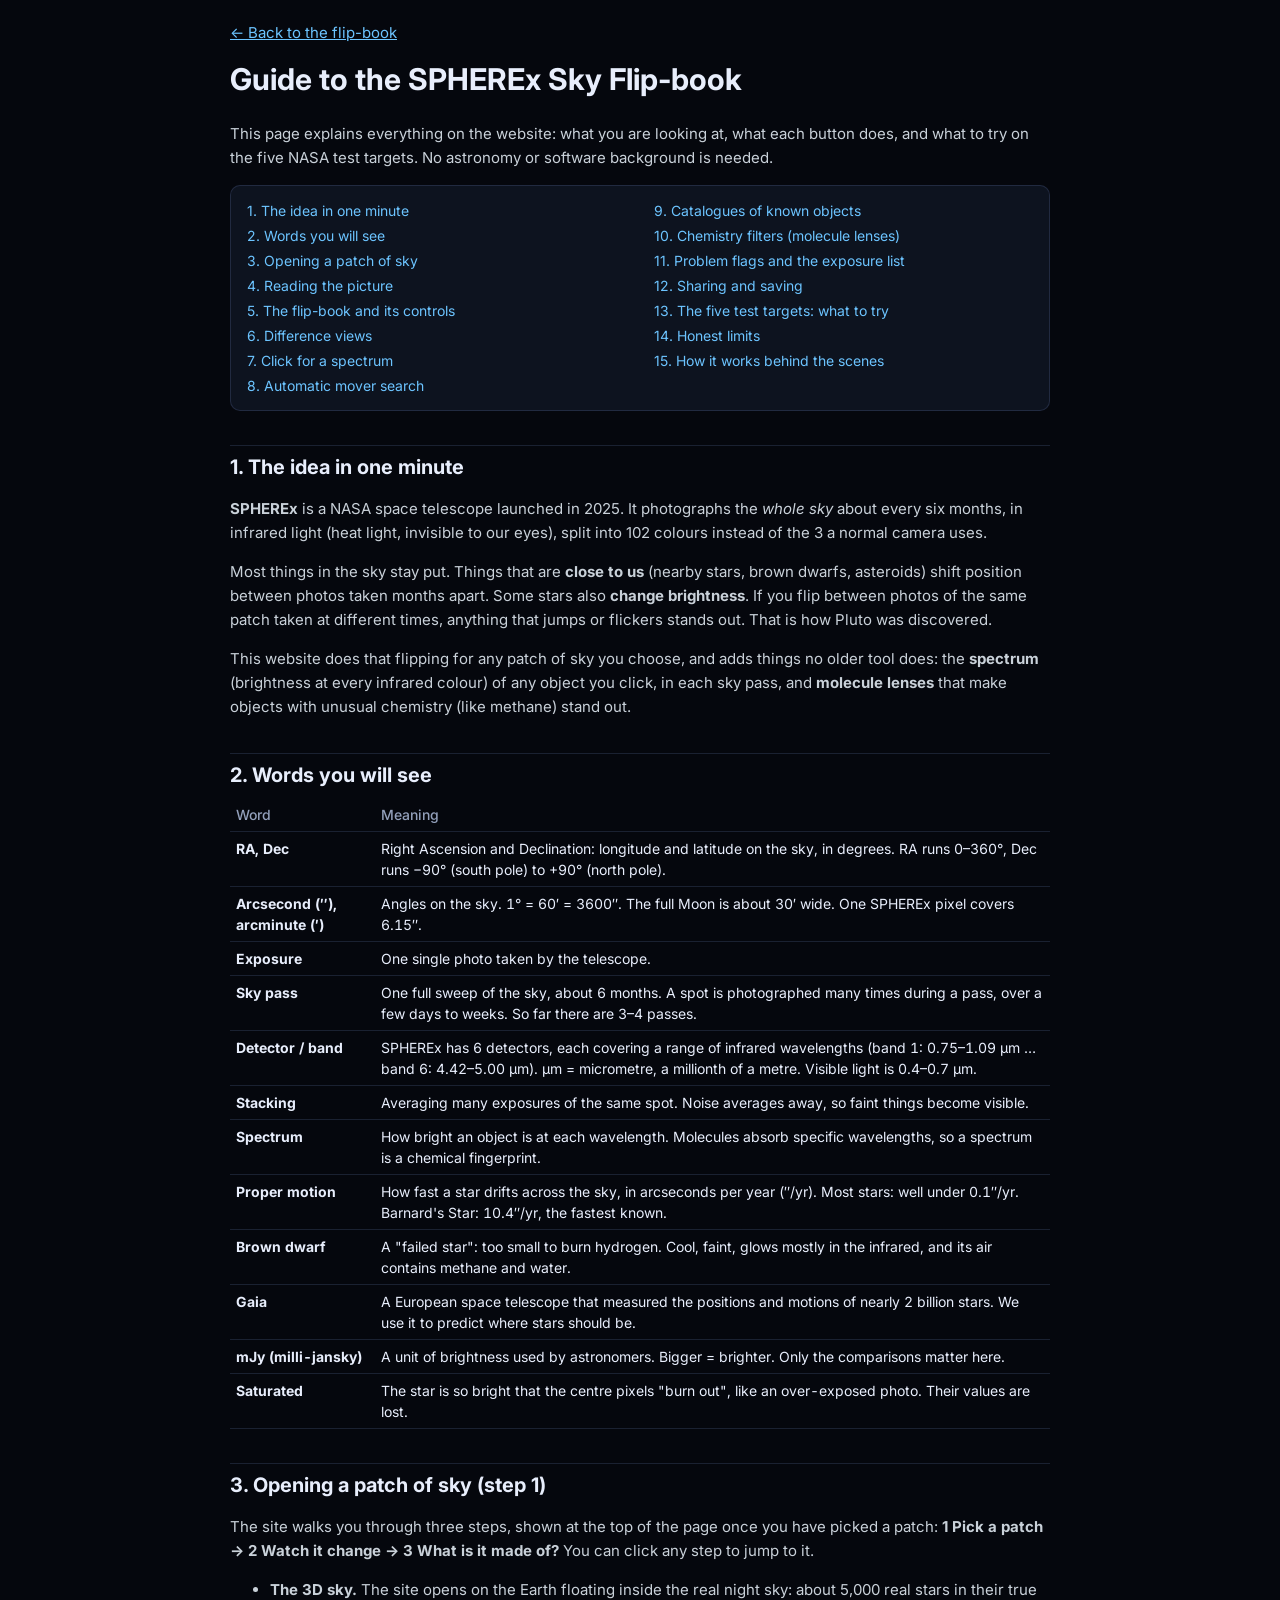
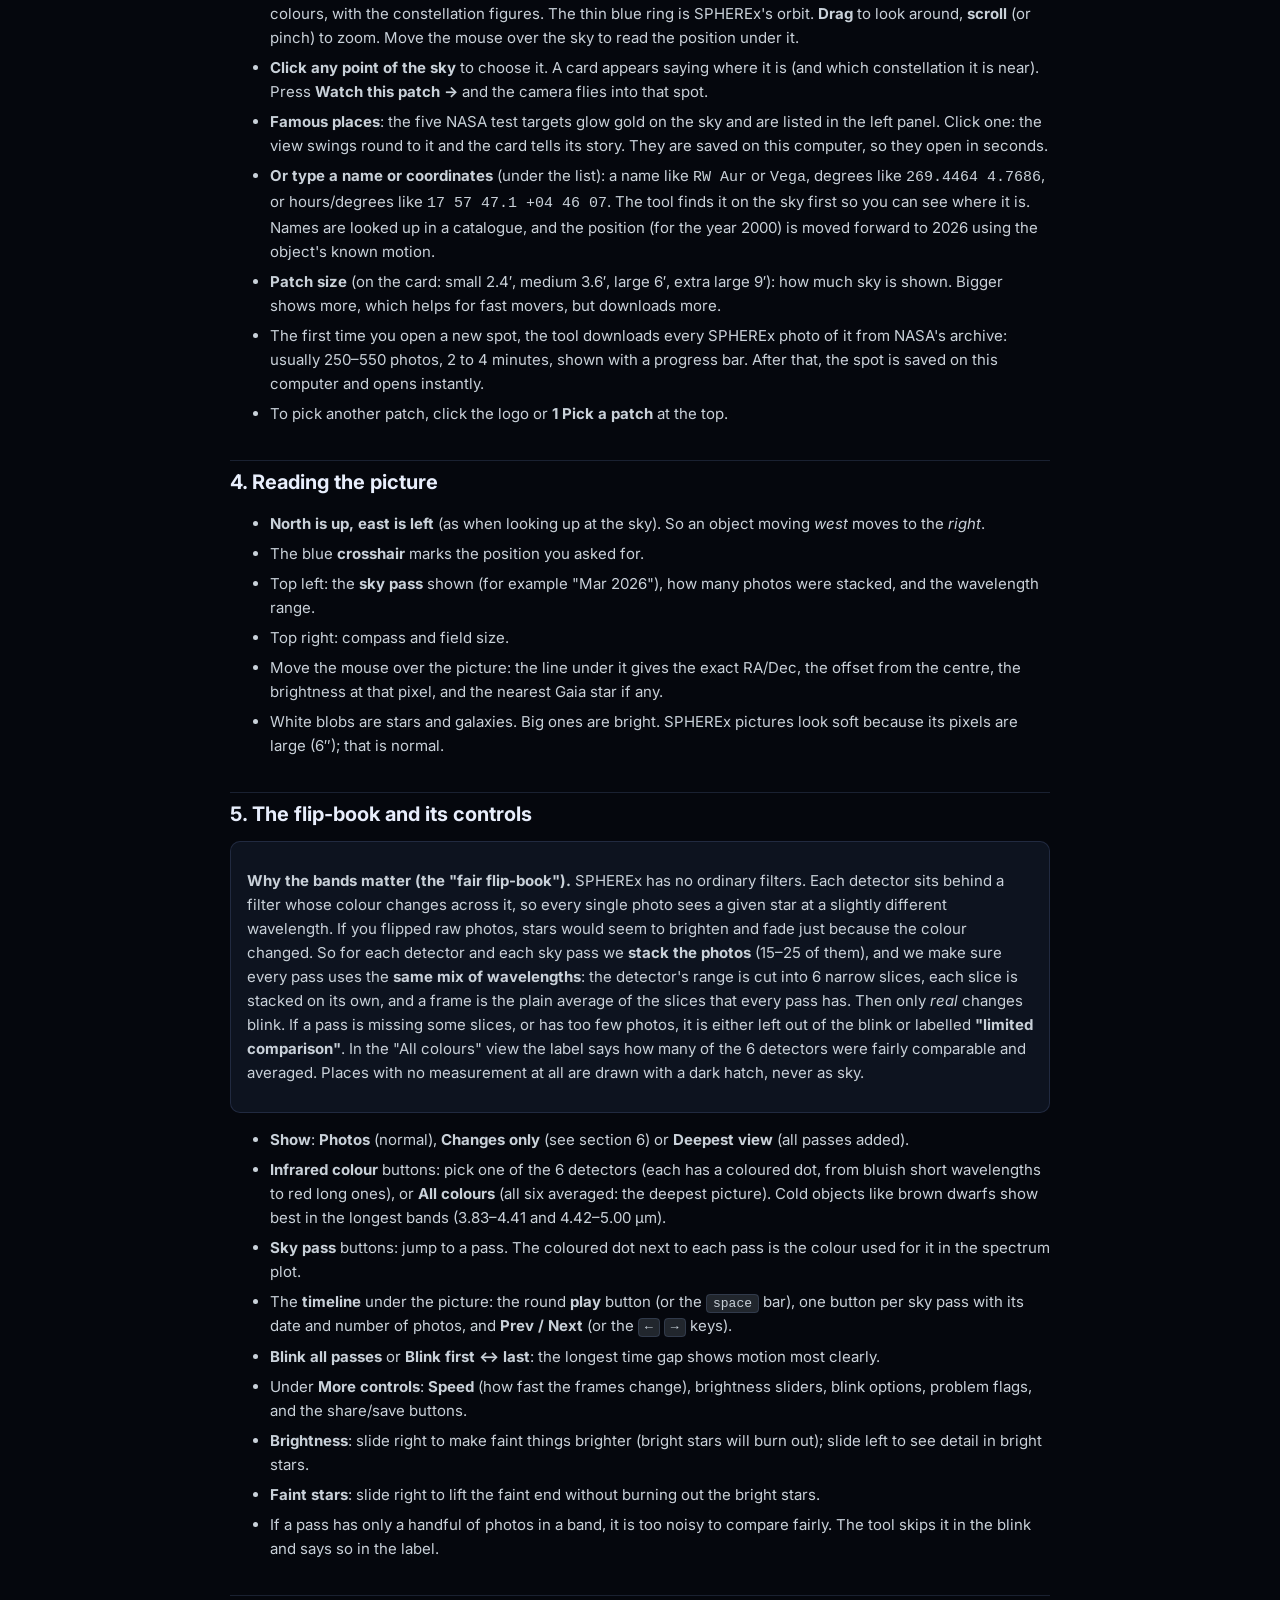
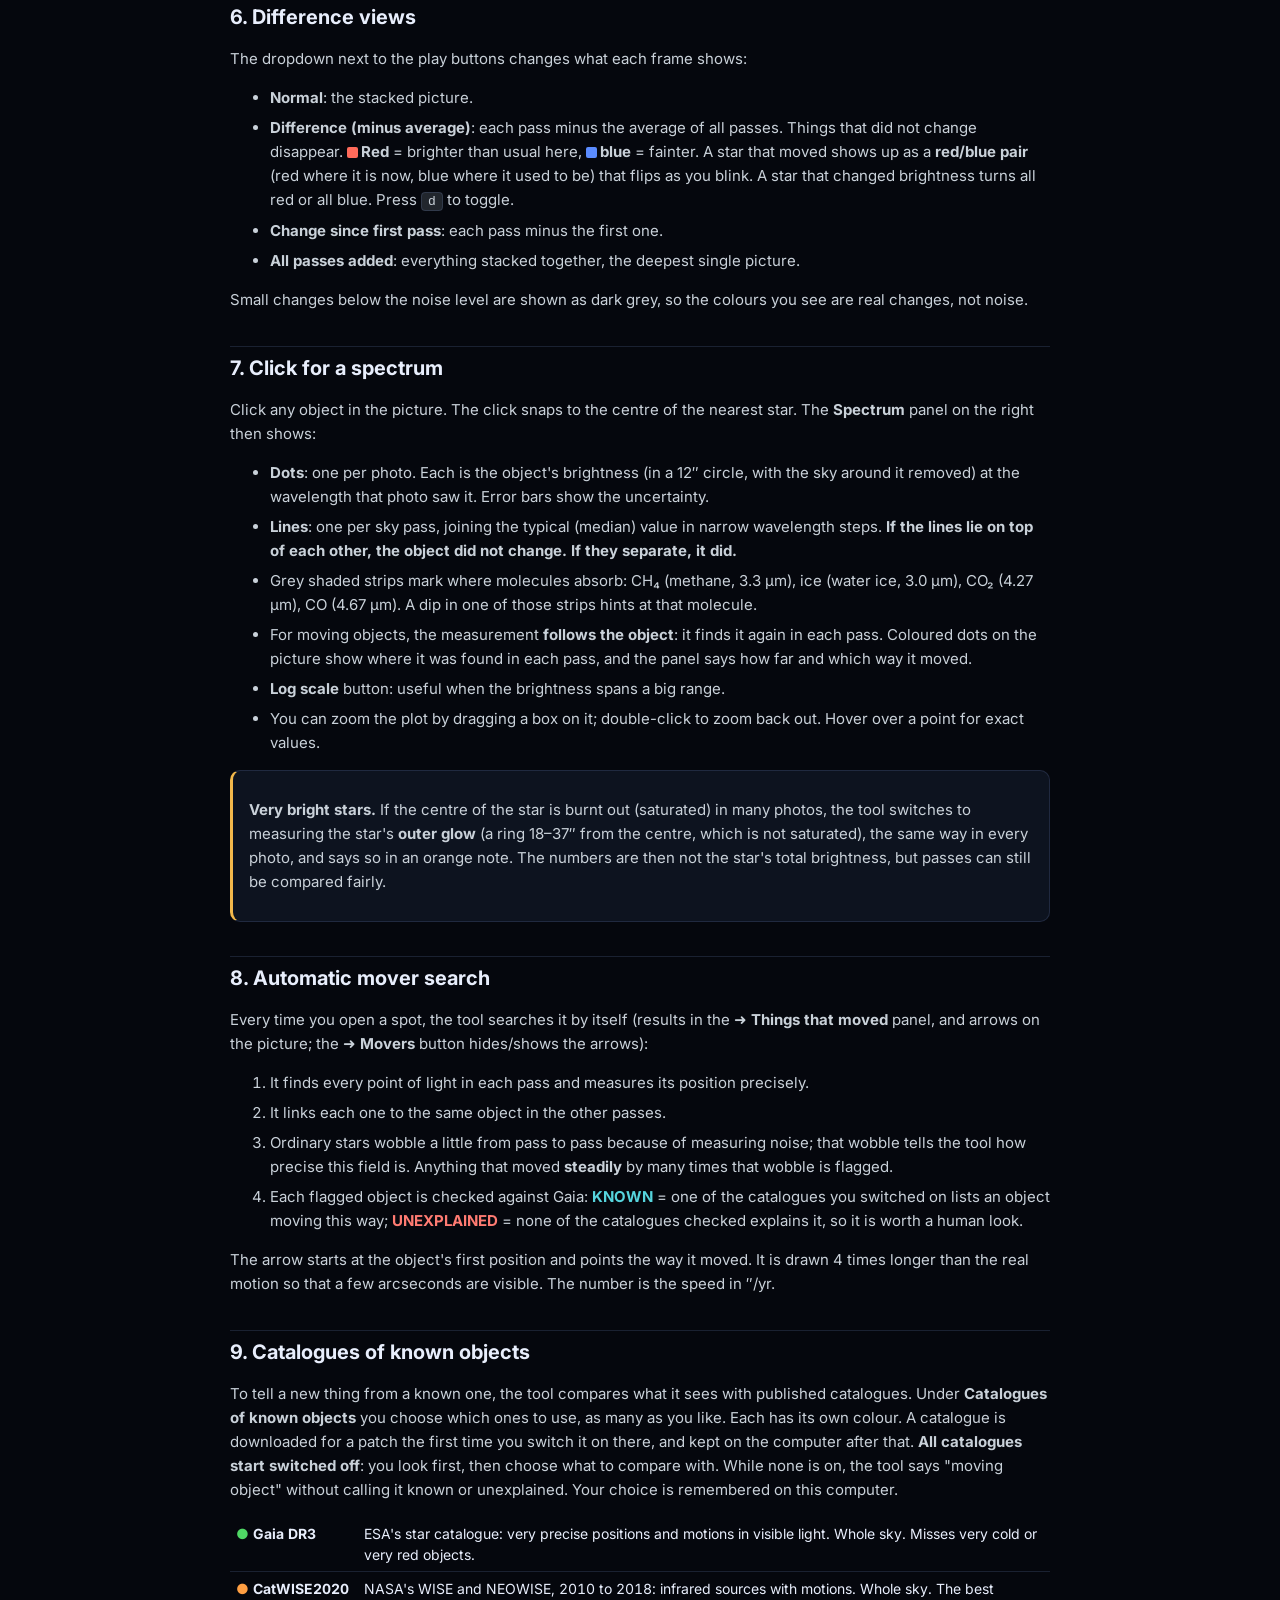
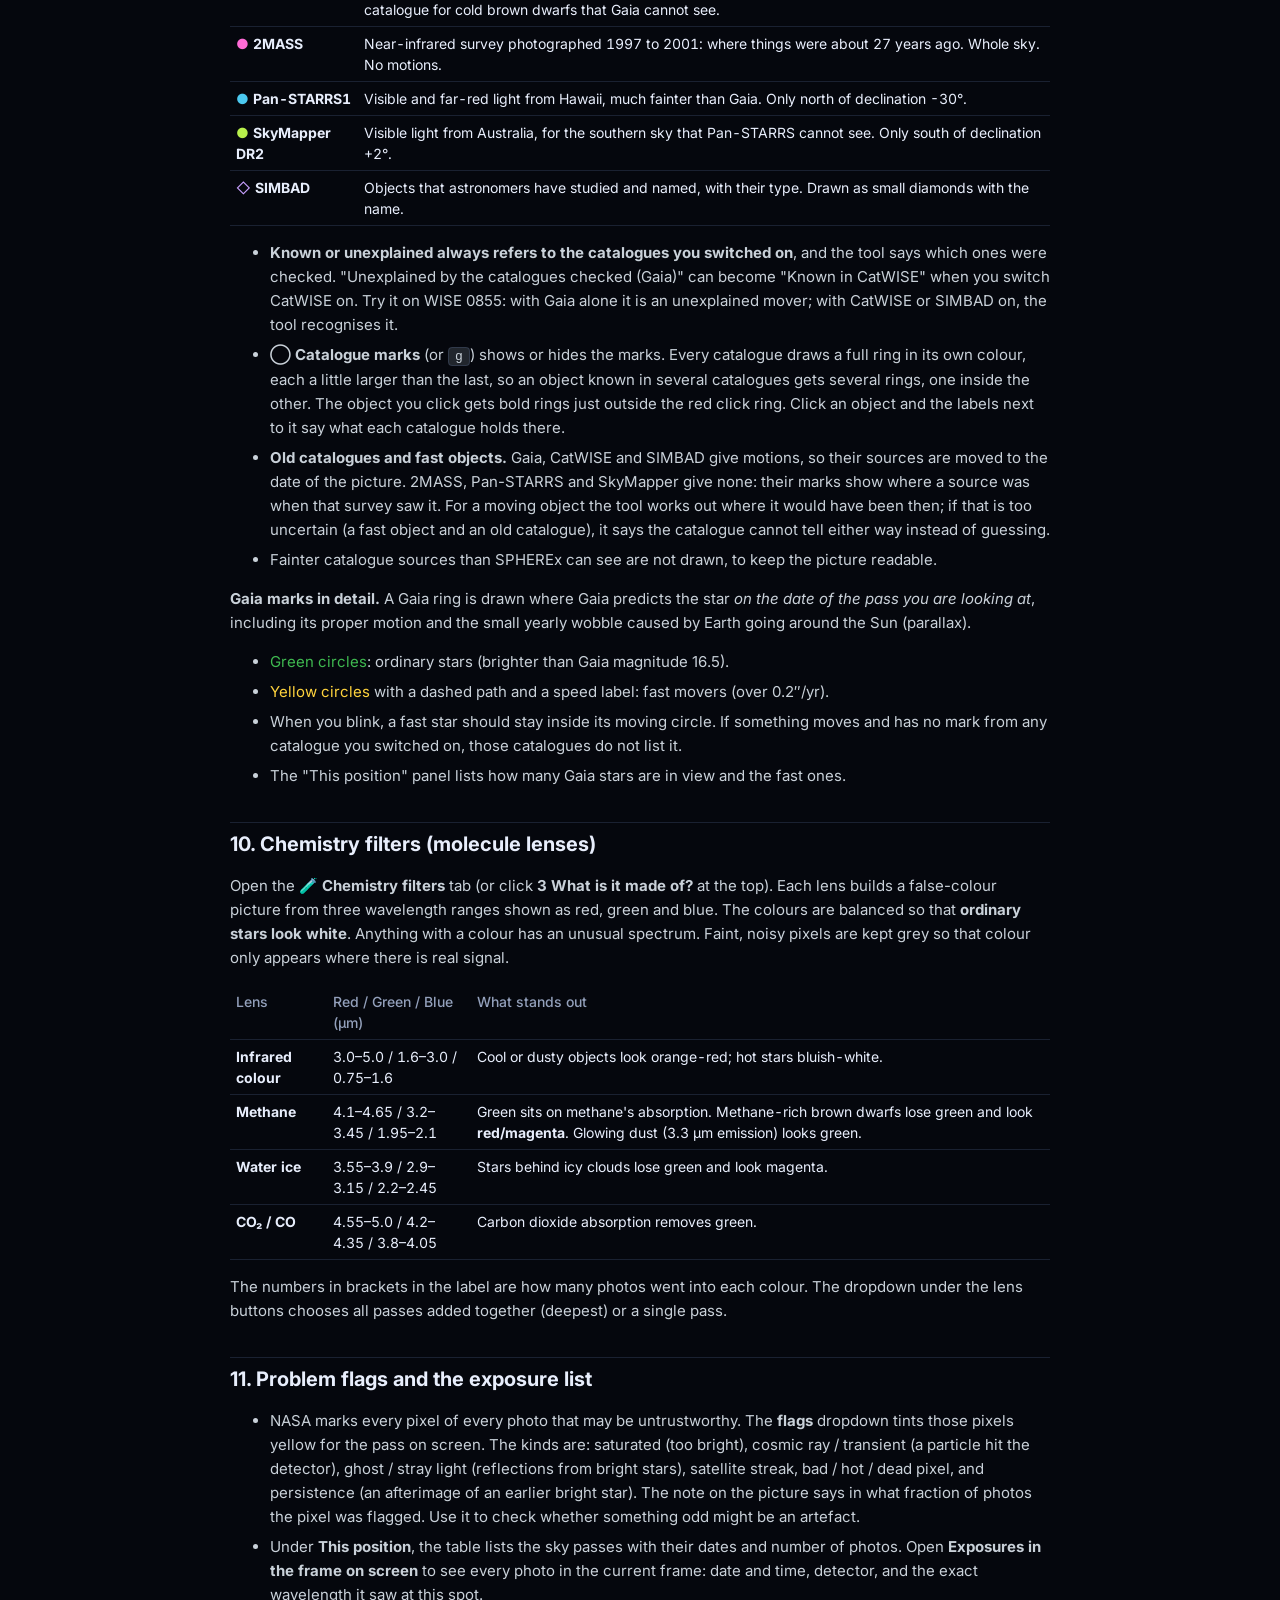
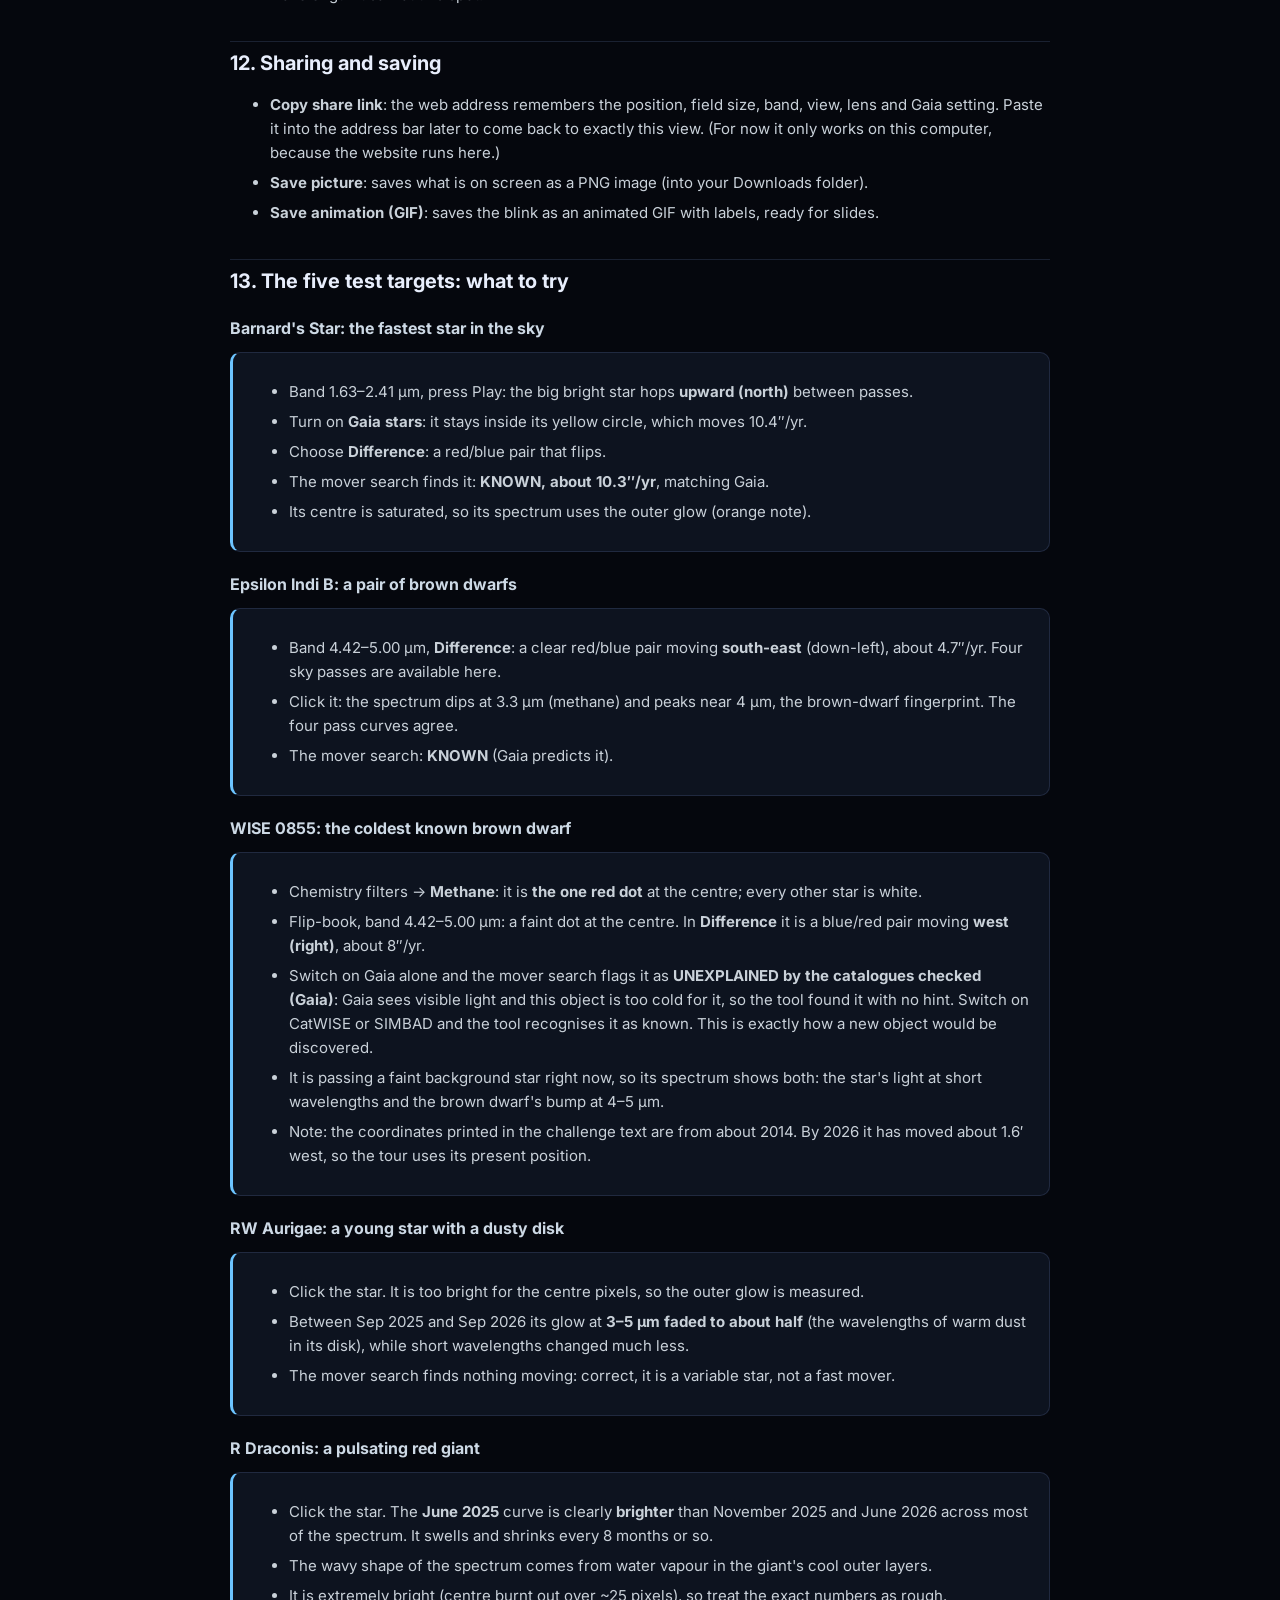
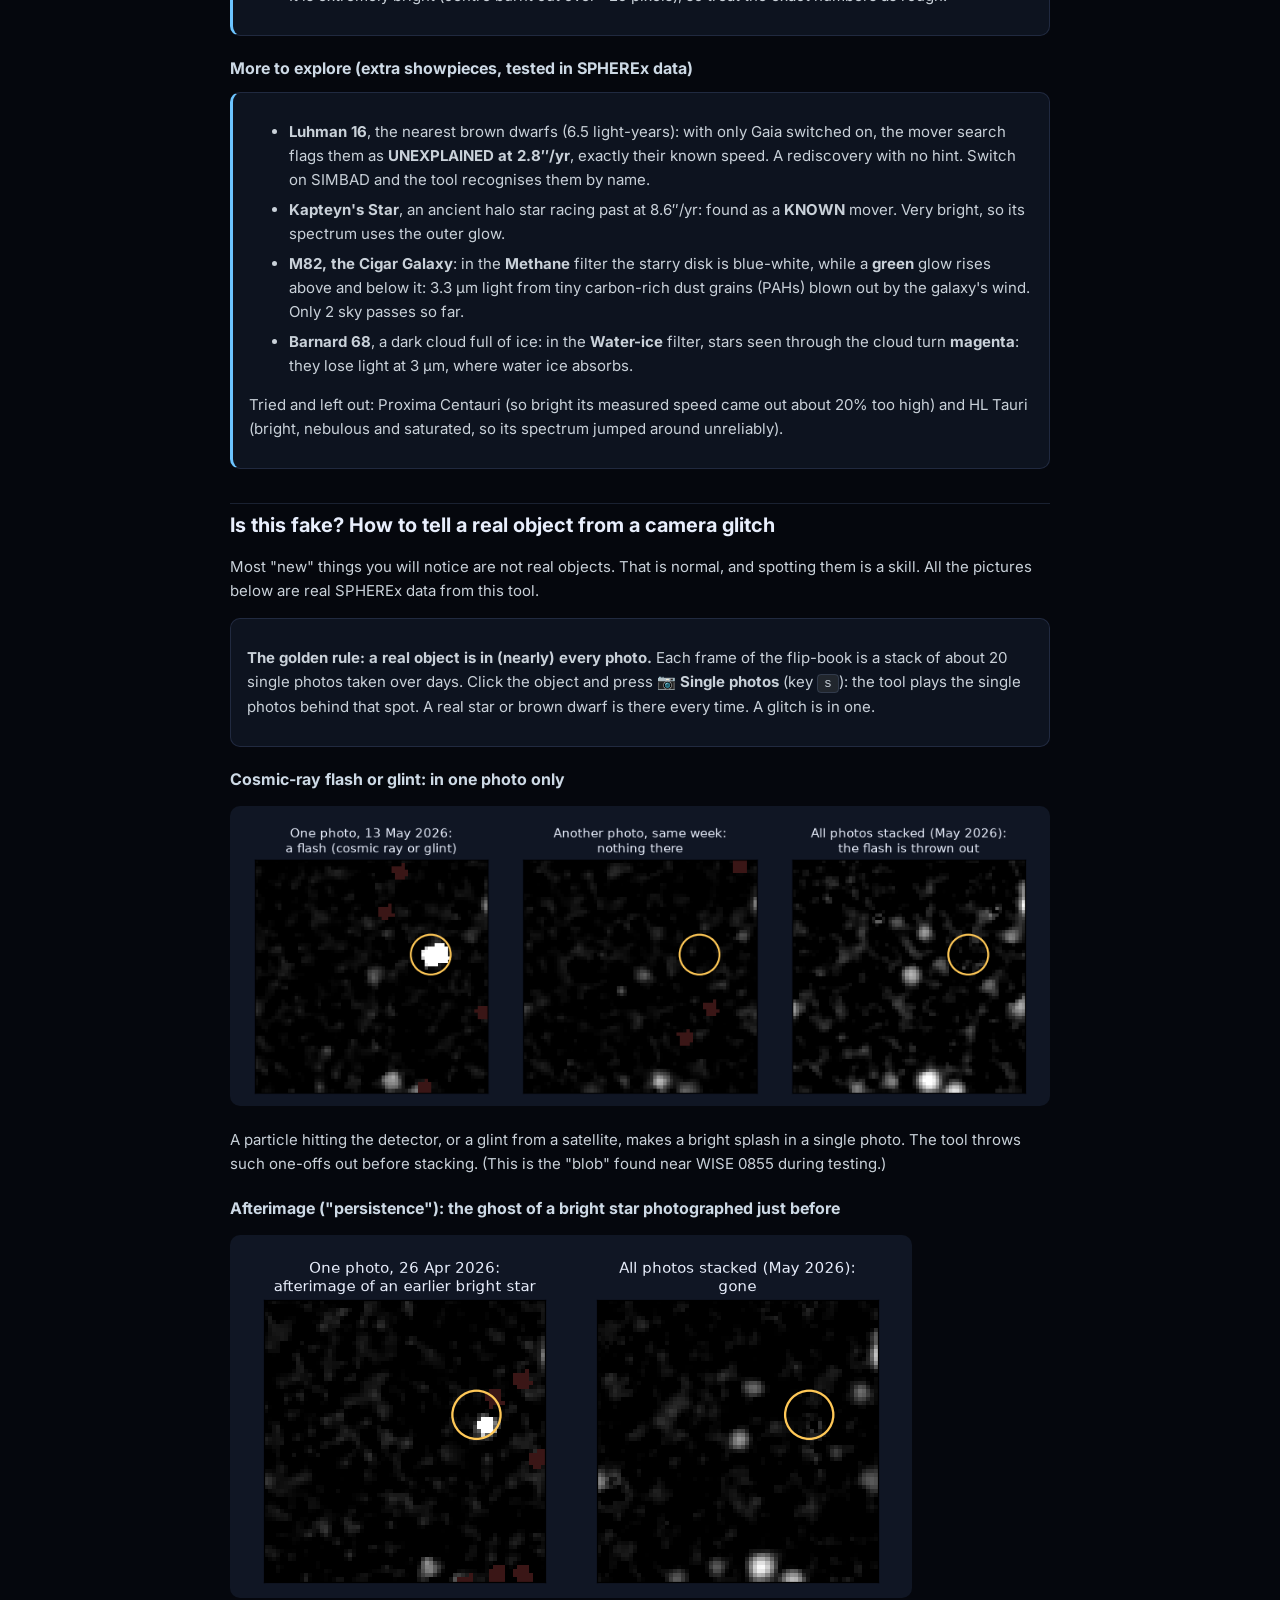
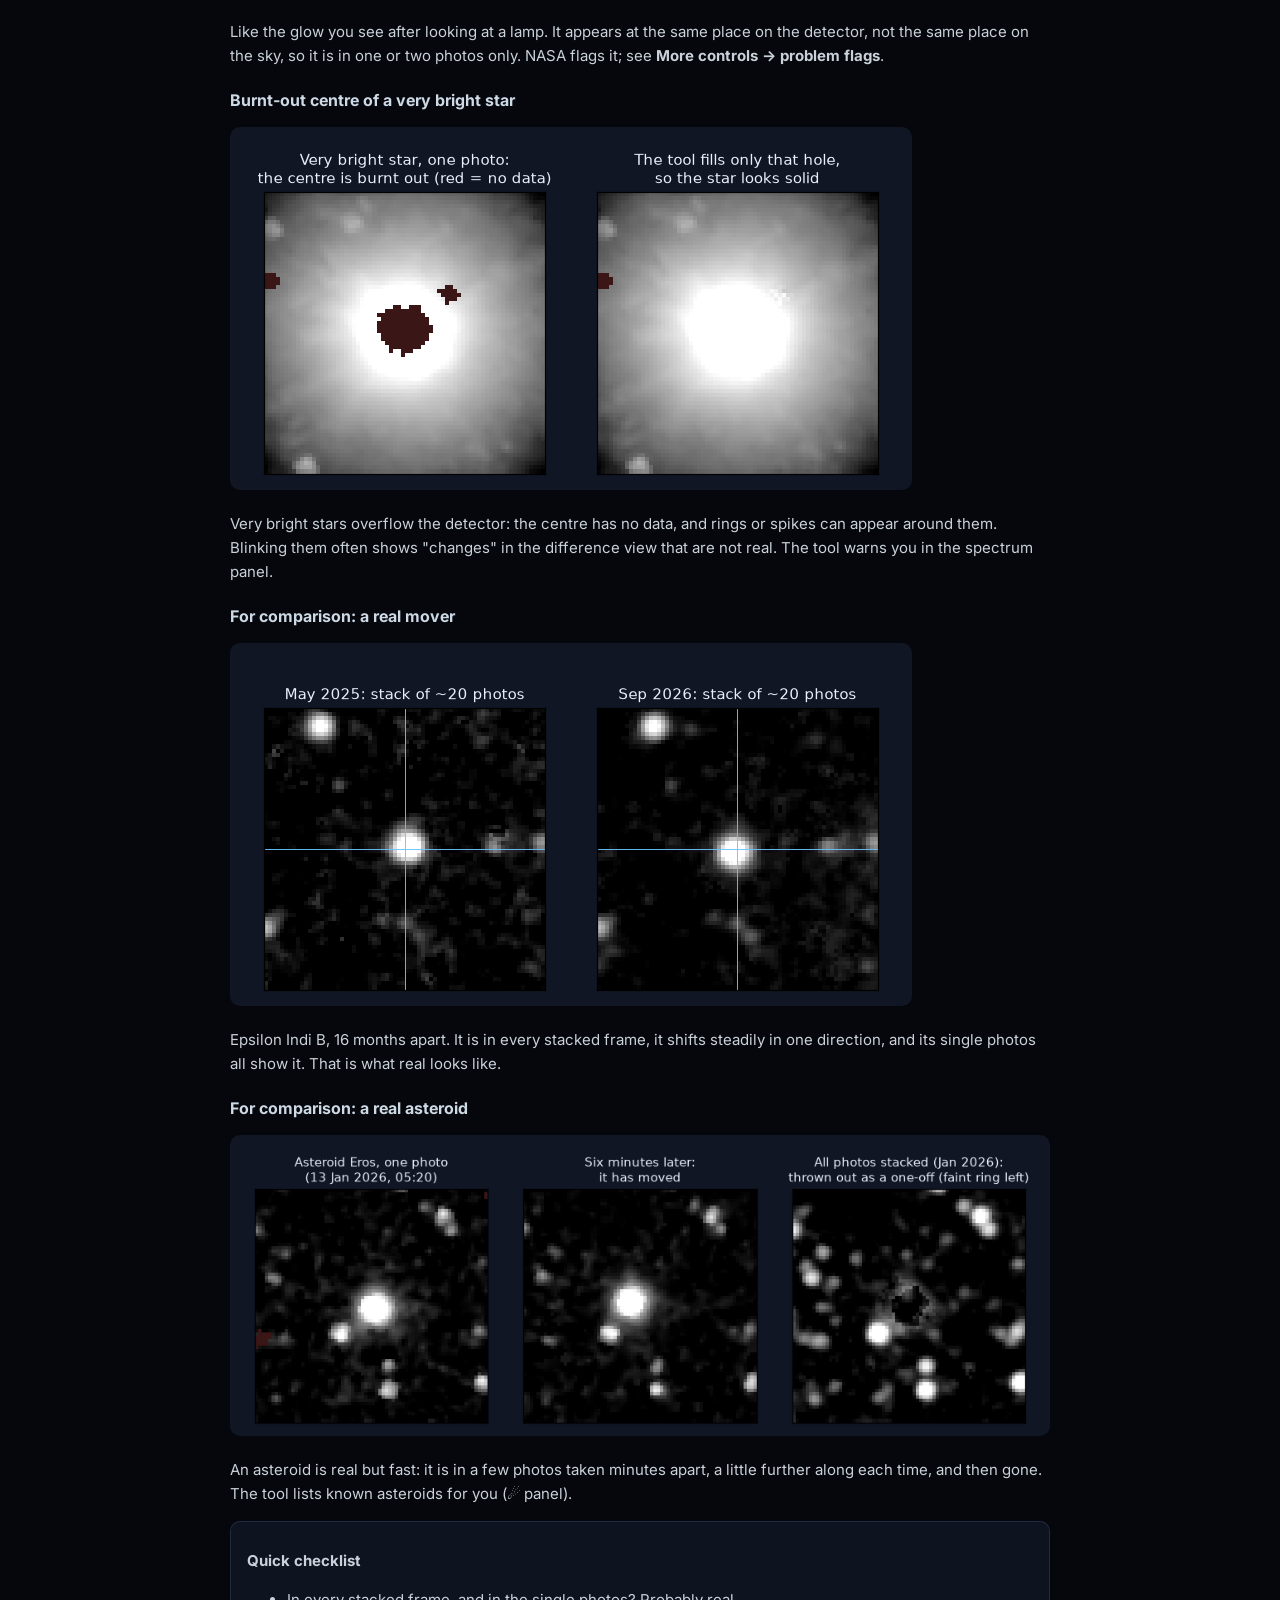
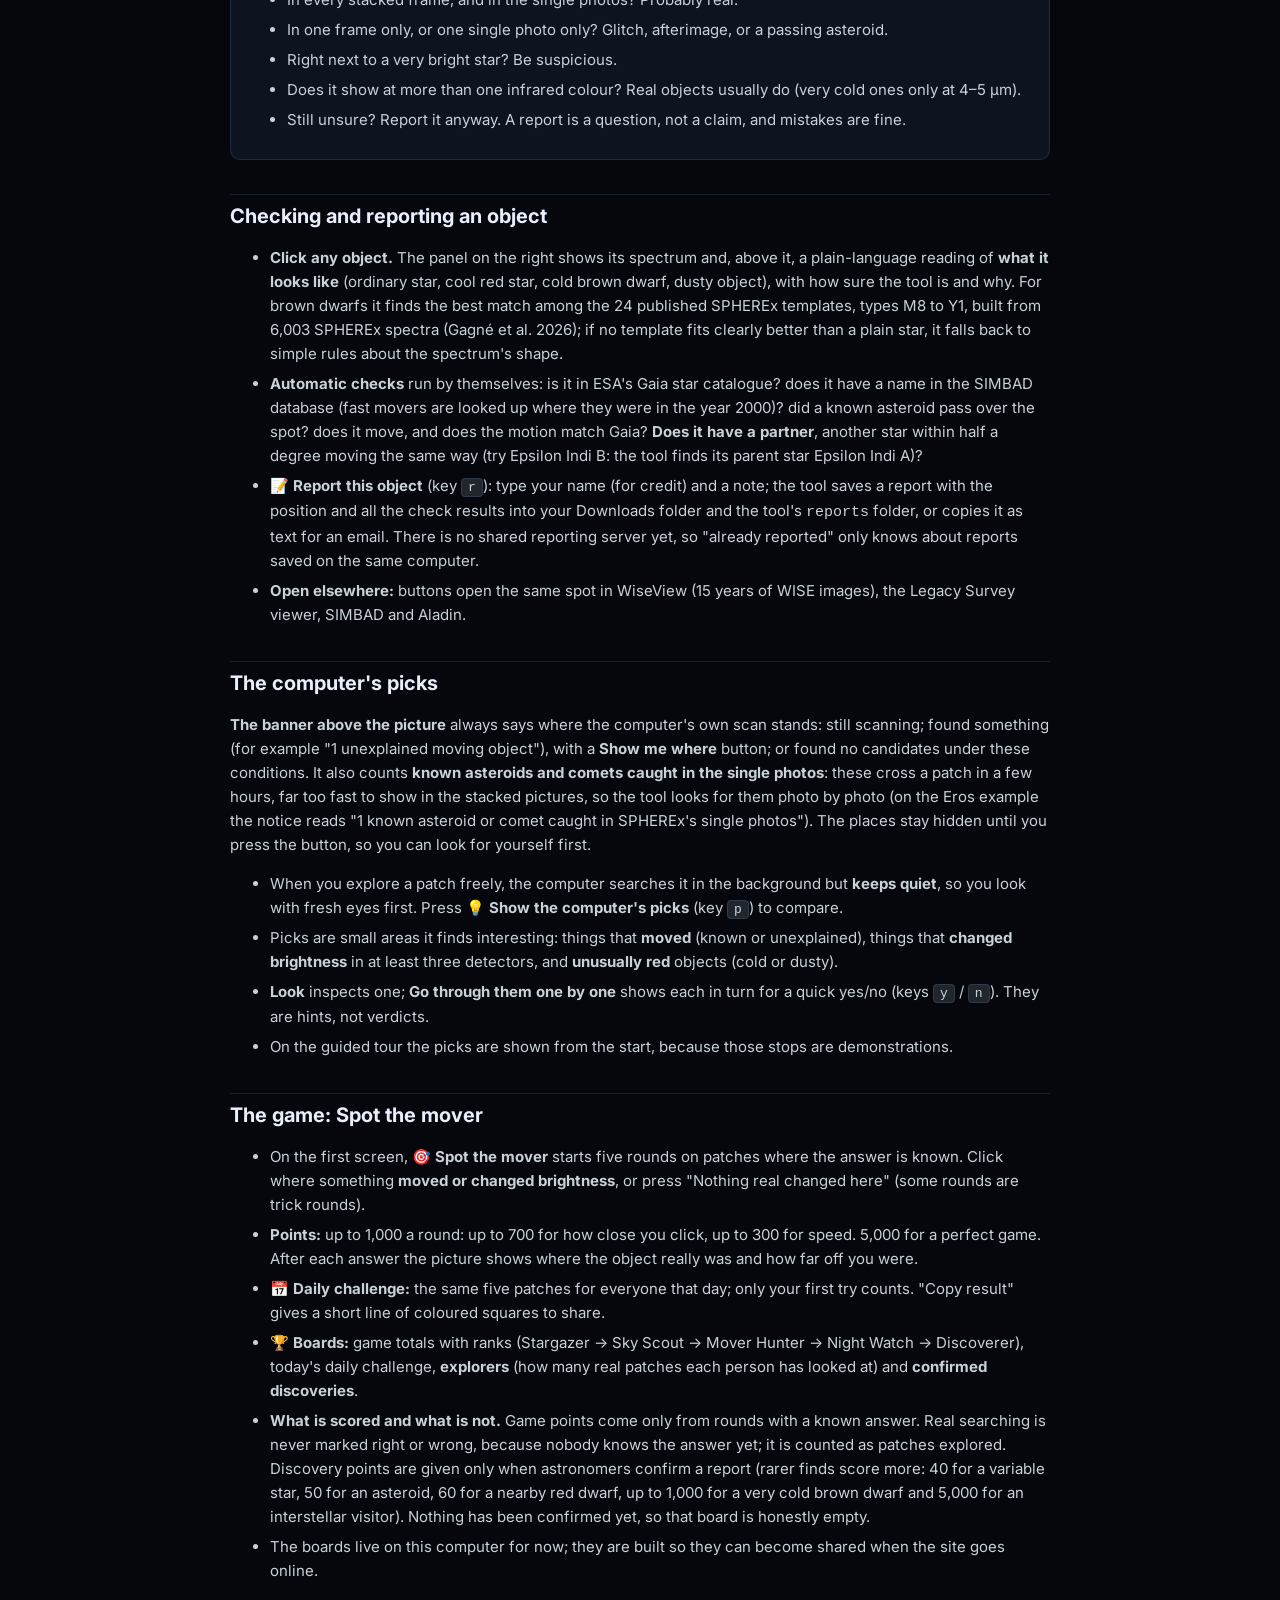
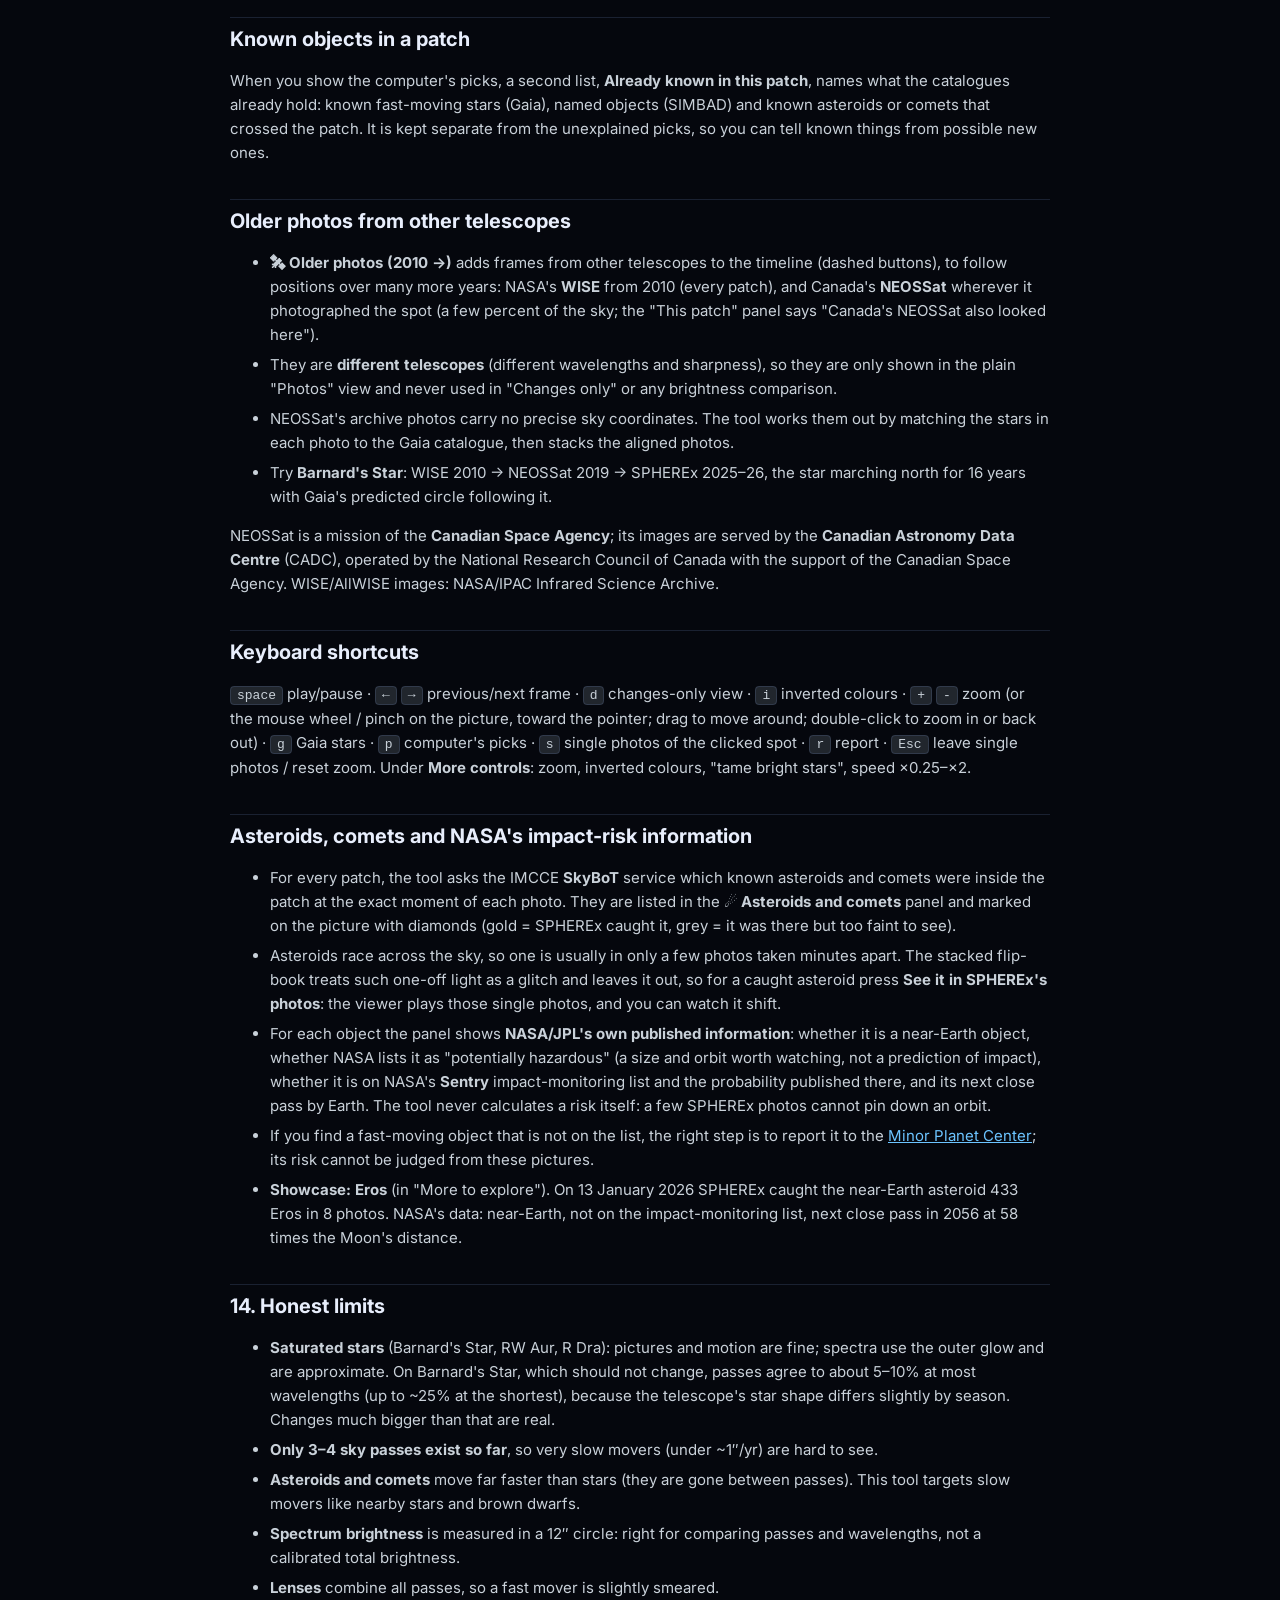
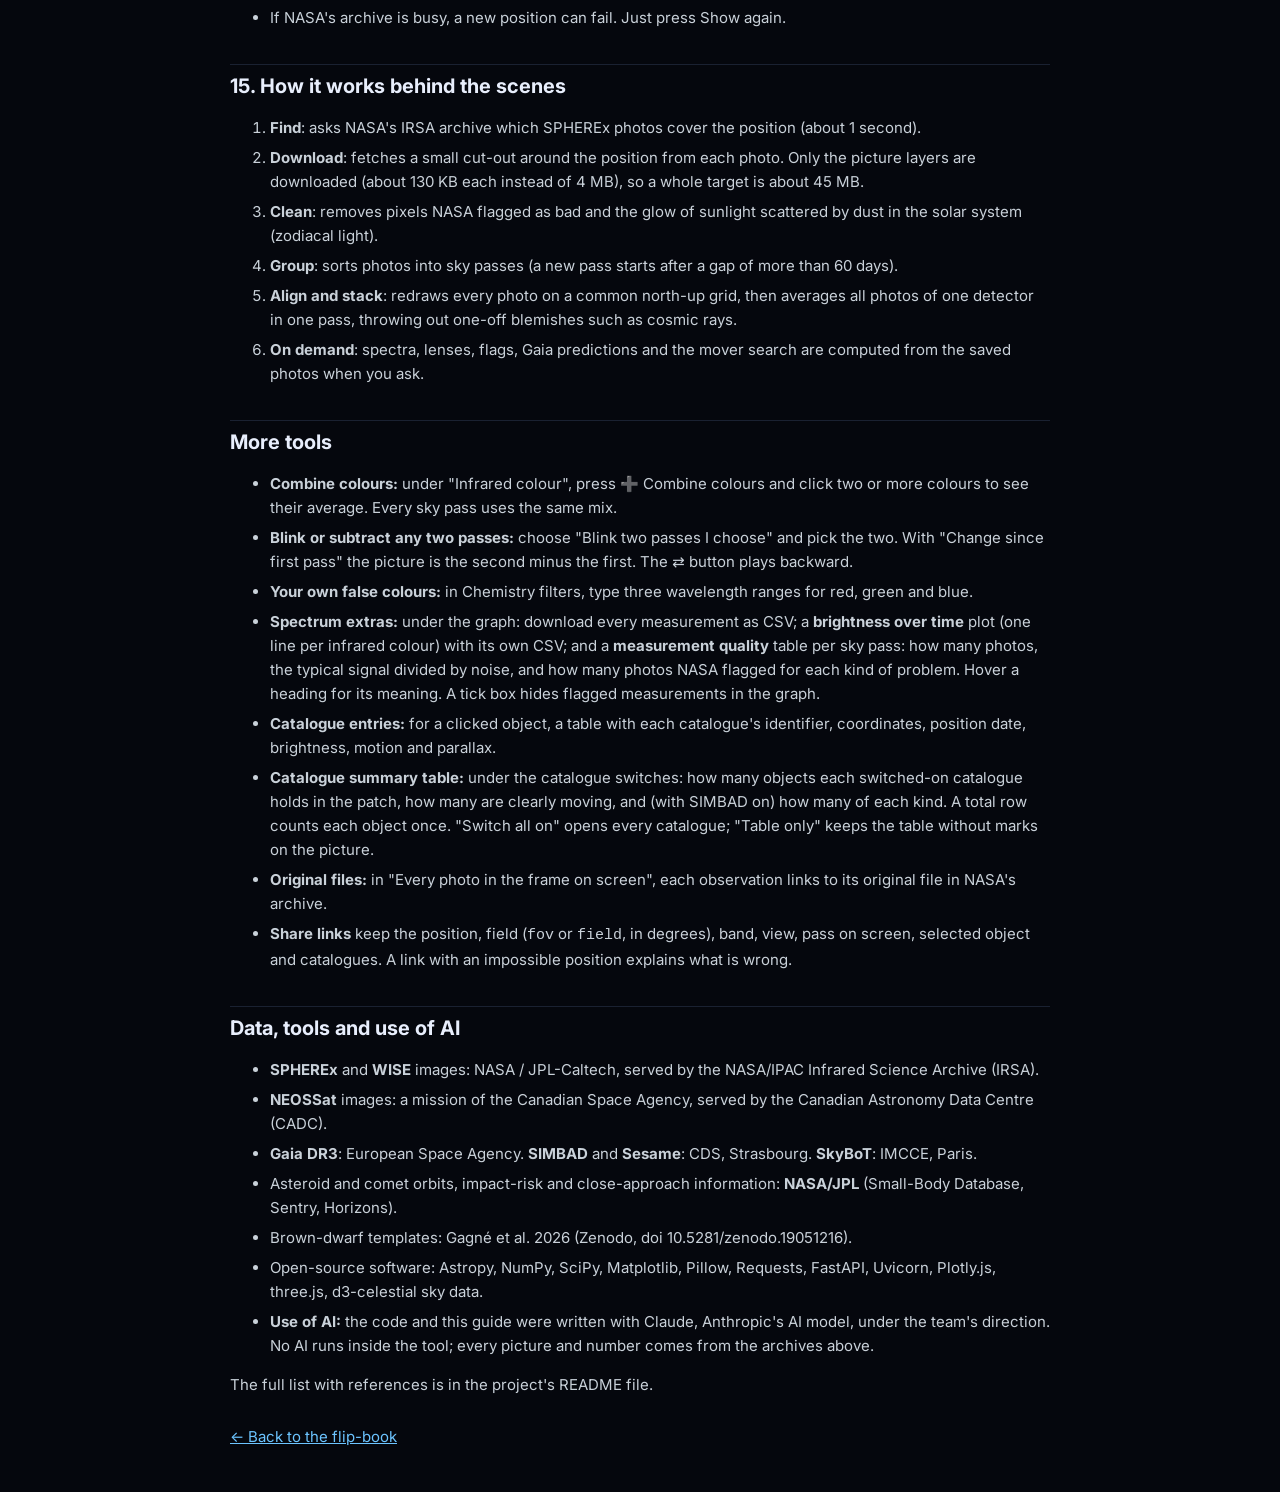
==== web/guide.html @ b27bcdbc "Full-spec additions: share links (fov, selected object, pass, catalogues, validation), spectrum and " ====
<!doctype html>
<html lang="en">
<head>
<meta charset="utf-8">
<meta name="viewport" content="width=device-width, initial-scale=1">
<title>Flip-book Guide</title>
<link href="https://fonts.googleapis.com/css2?family=Inter:wght@400;500;600;700&family=Space+Grotesk:wght@500;700&display=swap" rel="stylesheet">
<link rel="stylesheet" href="style.css?v=4">
<style>
  .guide { max-width: 860px; margin: 0 auto; padding: 8px 20px 60px; }
  .guide h2 { font-size: 20px; margin: 34px 0 8px; padding-top: 6px; border-top: 1px solid var(--line); }
  .guide h3 { font-size: 16px; margin: 20px 0 6px; color: #cdd9e5; }
  .guide p, .guide li { color: #c9d1d9; font-size: 15px; line-height: 1.6; }
  .guide li { margin-bottom: 6px; }
  .guide .box { background: var(--panel); border: 1px solid var(--line); border-radius: 10px; padding: 12px 16px; margin: 12px 0; }
  .guide .try { border-left: 3px solid var(--accent); }
  .guide .careful { border-left: 3px solid var(--warn); }
  .guide nav { columns: 2; column-gap: 28px; font-size: 14px; }
  .guide nav a { display: block; padding: 2px 0; text-decoration: none; }
  @media (max-width: 600px) { .guide nav { columns: 1; } .guide { padding: 6px 12px 40px; } }
  .guide table { margin: 8px 0; }
  .guide td, .guide th { font-size: 14px; vertical-align: top; }
  .guide kbd { background: #21262d; border: 1px solid var(--line); border-radius: 4px; padding: 1px 6px; font-size: 13px; }
  .back { display: inline-block; margin: 14px 0 0; }
  .swatch { display: inline-block; width: 11px; height: 11px; border-radius: 2px; vertical-align: -1px; margin-right: 3px; }
</style>
</head>
<body>
<div class="guide">
  <a class="back" href="/">← Back to the flip-book</a>
  <h1 style="margin-top:12px">Guide to the SPHEREx Sky Flip-book</h1>
  <p>This page explains everything on the website: what you are looking at, what each button does, and what to try
    on the five NASA test targets. No astronomy or software background is needed.</p>

  <nav class="box">
    <a href="#idea">1. The idea in one minute</a>
    <a href="#terms">2. Words you will see</a>
    <a href="#start">3. Opening a patch of sky</a>
    <a href="#picture">4. Reading the picture</a>
    <a href="#flip">5. The flip-book and its controls</a>
    <a href="#diff">6. Difference views</a>
    <a href="#spectrum">7. Click for a spectrum</a>
    <a href="#movers">8. Automatic mover search</a>
    <a href="#gaia">9. Catalogues of known objects</a>
    <a href="#lenses">10. Chemistry filters (molecule lenses)</a>
    <a href="#flags">11. Problem flags and the exposure list</a>
    <a href="#share">12. Sharing and saving</a>
    <a href="#tour">13. The five test targets: what to try</a>
    <a href="#limits">14. Honest limits</a>
    <a href="#how">15. How it works behind the scenes</a>
  </nav>

  <h2 id="idea">1. The idea in one minute</h2>
  <p><b>SPHEREx</b> is a NASA space telescope launched in 2025. It photographs the <i>whole sky</i> about every six
    months, in infrared light (heat light, invisible to our eyes), split into 102 colours instead of the 3 a normal
    camera uses.</p>
  <p>Most things in the sky stay put. Things that are <b>close to us</b> (nearby stars, brown dwarfs, asteroids)
    shift position between photos taken months apart. Some stars also <b>change brightness</b>. If you flip between
    photos of the same patch taken at different times, anything that jumps or flickers stands out. That is how Pluto was
    discovered.</p>
  <p>This website does that flipping for any patch of sky you choose, and adds things no older tool does: the
    <b>spectrum</b> (brightness at every infrared colour) of any object you click, in each sky pass, and
    <b>molecule lenses</b> that make objects with unusual chemistry (like methane) stand out.</p>

  <h2 id="terms">2. Words you will see</h2>
  <table>
    <tr><th>Word</th><th>Meaning</th></tr>
    <tr><td><b>RA, Dec</b></td><td>Right Ascension and Declination: longitude and latitude on the sky, in degrees. RA runs 0–360°, Dec runs −90° (south pole) to +90° (north pole).</td></tr>
    <tr><td><b>Arcsecond (″), arcminute (′)</b></td><td>Angles on the sky. 1° = 60′ = 3600″. The full Moon is about 30′ wide. One SPHEREx pixel covers 6.15″.</td></tr>
    <tr><td><b>Exposure</b></td><td>One single photo taken by the telescope.</td></tr>
    <tr><td><b>Sky pass</b></td><td>One full sweep of the sky, about 6 months. A spot is photographed many times during a pass, over a few days to weeks. So far there are 3–4 passes.</td></tr>
    <tr><td><b>Detector / band</b></td><td>SPHEREx has 6 detectors, each covering a range of infrared wavelengths (band 1: 0.75–1.09 µm … band 6: 4.42–5.00 µm). µm = micrometre, a millionth of a metre. Visible light is 0.4–0.7 µm.</td></tr>
    <tr><td><b>Stacking</b></td><td>Averaging many exposures of the same spot. Noise averages away, so faint things become visible.</td></tr>
    <tr><td><b>Spectrum</b></td><td>How bright an object is at each wavelength. Molecules absorb specific wavelengths, so a spectrum is a chemical fingerprint.</td></tr>
    <tr><td><b>Proper motion</b></td><td>How fast a star drifts across the sky, in arcseconds per year (″/yr). Most stars: well under 0.1″/yr. Barnard's Star: 10.4″/yr, the fastest known.</td></tr>
    <tr><td><b>Brown dwarf</b></td><td>A "failed star": too small to burn hydrogen. Cool, faint, glows mostly in the infrared, and its air contains methane and water.</td></tr>
    <tr><td><b>Gaia</b></td><td>A European space telescope that measured the positions and motions of nearly 2 billion stars. We use it to predict where stars should be.</td></tr>
    <tr><td><b>mJy (milli-jansky)</b></td><td>A unit of brightness used by astronomers. Bigger = brighter. Only the comparisons matter here.</td></tr>
    <tr><td><b>Saturated</b></td><td>The star is so bright that the centre pixels "burn out", like an over-exposed photo. Their values are lost.</td></tr>
  </table>

  <h2 id="start">3. Opening a patch of sky (step 1)</h2>
  <p>The site walks you through three steps, shown at the top of the page once you have picked a patch:
    <b>1 Pick a patch → 2 Watch it change → 3 What is it made of?</b> You can click any step to jump to it.</p>
  <ul>
    <li><b>The 3D sky.</b> The site opens on the Earth floating inside the real night sky: about 5,000 real stars in their
      true colours, with the constellation figures. The thin blue ring is SPHEREx's orbit. <b>Drag</b> to look around,
      <b>scroll</b> (or pinch) to zoom. Move the mouse over the sky to read the position under it.</li>
    <li><b>Click any point of the sky</b> to choose it. A card appears saying where it is (and which constellation it is
      near). Press <b>Watch this patch →</b> and the camera flies into that spot.</li>
    <li><b>Famous places</b>: the five NASA test targets glow gold on the sky and are listed in the left panel. Click one:
      the view swings round to it and the card tells its story. They are saved on this computer, so they open in seconds.</li>
    <li><b>Or type a name or coordinates</b> (under the list): a name like <code>RW Aur</code> or <code>Vega</code>, degrees
      like <code>269.4464 4.7686</code>, or hours/degrees like <code>17 57 47.1 +04 46 07</code>. The tool finds it on the
      sky first so you can see where it is. Names are looked up in a catalogue, and the position (for the year 2000) is
      moved forward to 2026 using the object's known motion.</li>
    <li><b>Patch size</b> (on the card: small 2.4′, medium 3.6′, large 6′, extra large 9′): how much sky is shown. Bigger
      shows more, which helps for fast movers, but downloads more.</li>
    <li>The first time you open a new spot, the tool downloads every SPHEREx photo of it from NASA's archive: usually
      250–550 photos, 2 to 4 minutes, shown with a progress bar. After that, the spot is saved on this computer and opens instantly.</li>
    <li>To pick another patch, click the logo or <b>1 Pick a patch</b> at the top.</li>
  </ul>

  <h2 id="picture">4. Reading the picture</h2>
  <ul>
    <li><b>North is up, east is left</b> (as when looking up at the sky). So an object moving <i>west</i> moves to the <i>right</i>.</li>
    <li>The blue <b>crosshair</b> marks the position you asked for.</li>
    <li>Top left: the <b>sky pass</b> shown (for example "Mar 2026"), how many photos were stacked, and the wavelength range.</li>
    <li>Top right: compass and field size.</li>
    <li>Move the mouse over the picture: the line under it gives the exact RA/Dec, the offset from the centre, the brightness at that pixel, and the nearest Gaia star if any.</li>
    <li>White blobs are stars and galaxies. Big ones are bright. SPHEREx pictures look soft because its pixels are large (6″); that is normal.</li>
  </ul>

  <h2 id="flip">5. The flip-book and its controls</h2>
  <div class="box">
    <p><b>Why the bands matter (the "fair flip-book").</b> SPHEREx has no ordinary filters. Each detector sits behind a
      filter whose colour changes across it, so every single photo sees a given star at a slightly different wavelength.
      If you flipped raw photos, stars would seem to brighten and fade just because the colour changed. So for each
      detector and each sky pass we <b>stack the photos</b> (15–25 of them), and we make sure every pass uses the
      <b>same mix of wavelengths</b>: the detector's range is cut into 6 narrow slices, each slice is stacked on its
      own, and a frame is the plain average of the slices that every pass has. Then only <i>real</i> changes blink.
      If a pass is missing some slices, or has too few photos, it is either left out of the blink or labelled
      <b>"limited comparison"</b>. In the "All colours" view the label says how many of the 6 detectors were fairly
      comparable and averaged. Places with no measurement at all are drawn with a dark hatch, never as sky.</p>
  </div>
  <ul>
    <li><b>Show</b>: <b>Photos</b> (normal), <b>Changes only</b> (see section 6) or <b>Deepest view</b> (all passes added).</li>
    <li><b>Infrared colour</b> buttons: pick one of the 6 detectors (each has a coloured dot, from bluish short wavelengths to red long ones), or <b>All colours</b> (all six averaged: the deepest picture). Cold objects like brown dwarfs show best in the longest bands (3.83–4.41 and 4.42–5.00 µm).</li>
    <li><b>Sky pass</b> buttons: jump to a pass. The coloured dot next to each pass is the colour used for it in the spectrum plot.</li>
    <li>The <b>timeline</b> under the picture: the round <b>play</b> button (or the <kbd>space</kbd> bar), one button per sky pass with its date and number of photos, and <b>Prev / Next</b> (or the <kbd>←</kbd> <kbd>→</kbd> keys).</li>
    <li><b>Blink all passes</b> or <b>Blink first ↔ last</b>: the longest time gap shows motion most clearly.</li>
    <li>Under <b>More controls</b>: <b>Speed</b> (how fast the frames change), brightness sliders, blink options, problem flags, and the share/save buttons.</li>
    <li><b>Brightness</b>: slide right to make faint things brighter (bright stars will burn out); slide left to see detail in bright stars.</li>
    <li><b>Faint stars</b>: slide right to lift the faint end without burning out the bright stars.</li>
    <li>If a pass has only a handful of photos in a band, it is too noisy to compare fairly. The tool skips it in the blink and says so in the label.</li>
  </ul>

  <h2 id="diff">6. Difference views</h2>
  <p>The dropdown next to the play buttons changes what each frame shows:</p>
  <ul>
    <li><b>Normal</b>: the stacked picture.</li>
    <li><b>Difference (minus average)</b>: each pass minus the average of all passes. Things that did not change disappear.
      <span class="swatch" style="background:#ff6b5b"></span><b>Red</b> = brighter than usual here,
      <span class="swatch" style="background:#5b8cff"></span><b>blue</b> = fainter. A star that moved shows up as a
      <b>red/blue pair</b> (red where it is now, blue where it used to be) that flips as you blink. A star that changed brightness turns all red or all blue. Press <kbd>d</kbd> to toggle.</li>
    <li><b>Change since first pass</b>: each pass minus the first one.</li>
    <li><b>All passes added</b>: everything stacked together, the deepest single picture.</li>
  </ul>
  <p>Small changes below the noise level are shown as dark grey, so the colours you see are real changes, not noise.</p>

  <h2 id="spectrum">7. Click for a spectrum</h2>
  <p>Click any object in the picture. The click snaps to the centre of the nearest star. The <b>Spectrum</b> panel
    on the right then shows:</p>
  <ul>
    <li><b>Dots</b>: one per photo. Each is the object's brightness (in a 12″ circle, with the sky around it removed) at the wavelength that photo saw it. Error bars show the uncertainty.</li>
    <li><b>Lines</b>: one per sky pass, joining the typical (median) value in narrow wavelength steps. <b>If the lines lie on top of each other, the object did not change. If they separate, it did.</b></li>
    <li>Grey shaded strips mark where molecules absorb: CH₄ (methane, 3.3 µm), ice (water ice, 3.0 µm), CO₂ (4.27 µm), CO (4.67 µm). A dip in one of those strips hints at that molecule.</li>
    <li>For moving objects, the measurement <b>follows the object</b>: it finds it again in each pass. Coloured dots on the picture show where it was found in each pass, and the panel says how far and which way it moved.</li>
    <li><b>Log scale</b> button: useful when the brightness spans a big range.</li>
    <li>You can zoom the plot by dragging a box on it; double-click to zoom back out. Hover over a point for exact values.</li>
  </ul>
  <div class="box careful"><p><b>Very bright stars.</b> If the centre of the star is burnt out (saturated) in many
    photos, the tool switches to measuring the star's <b>outer glow</b> (a ring 18–37″ from the centre, which is not
    saturated), the same way in every photo, and says so in an orange note. The numbers are then not the star's total
    brightness, but passes can still be compared fairly.</p></div>

  <h2 id="movers">8. Automatic mover search</h2>
  <p>Every time you open a spot, the tool searches it by itself (results in the <b>➜ Things that moved</b> panel, and
    arrows on the picture; the <b>➜ Movers</b> button hides/shows the arrows):</p>
  <ol>
    <li>It finds every point of light in each pass and measures its position precisely.</li>
    <li>It links each one to the same object in the other passes.</li>
    <li>Ordinary stars wobble a little from pass to pass because of measuring noise; that wobble tells the tool how precise this field is. Anything that moved <b>steadily</b> by many times that wobble is flagged.</li>
    <li>Each flagged object is checked against Gaia:
      <span style="color:#56d4dd"><b>KNOWN</b></span> = one of the catalogues you switched on lists an object moving this way;
      <span style="color:#ff7b72"><b>UNEXPLAINED</b></span> = none of the catalogues checked explains it, so it is worth a human look.</li>
  </ol>
  <p>The arrow starts at the object's first position and points the way it moved. It is drawn 4 times longer than the
    real motion so that a few arcseconds are visible. The number is the speed in ″/yr.</p>

  <h2 id="gaia">9. Catalogues of known objects</h2>
  <p>To tell a new thing from a known one, the tool compares what it sees with published catalogues. Under
    <b>Catalogues of known objects</b> you choose which ones to use, as many as you like. Each has its own colour.
    A catalogue is downloaded for a patch the first time you switch it on there, and kept on the computer after that. <b>All catalogues start
    switched off</b>: you look first, then choose what to compare with. While none is on, the tool says "moving object"
    without calling it known or unexplained. Your choice is remembered on this computer.</p>
  <table>
    <tr><td><span style="color:#4fd765">●</span> <b>Gaia DR3</b></td><td>ESA's star catalogue: very precise positions and motions in visible light. Whole sky. Misses very cold or very red objects.</td></tr>
    <tr><td><span style="color:#ff9f43">●</span> <b>CatWISE2020</b></td><td>NASA's WISE and NEOWISE, 2010 to 2018: infrared sources with motions. Whole sky. The best catalogue for cold brown dwarfs that Gaia cannot see.</td></tr>
    <tr><td><span style="color:#ff6bd6">●</span> <b>2MASS</b></td><td>Near-infrared survey photographed 1997 to 2001: where things were about 27 years ago. Whole sky. No motions.</td></tr>
    <tr><td><span style="color:#4cc9f0">●</span> <b>Pan-STARRS1</b></td><td>Visible and far-red light from Hawaii, much fainter than Gaia. Only north of declination -30°.</td></tr>
    <tr><td><span style="color:#b8f04c">●</span> <b>SkyMapper DR2</b></td><td>Visible light from Australia, for the southern sky that Pan-STARRS cannot see. Only south of declination +2°.</td></tr>
    <tr><td><span style="color:#c9a0ff">◇</span> <b>SIMBAD</b></td><td>Objects that astronomers have studied and named, with their type. Drawn as small diamonds with the name.</td></tr>
  </table>
  <ul>
    <li><b>Known or unexplained always refers to the catalogues you switched on</b>, and the tool says which ones were
      checked. "Unexplained by the catalogues checked (Gaia)" can become "Known in CatWISE" when you switch CatWISE on.
      Try it on WISE 0855: with Gaia alone it is an unexplained mover; with CatWISE or SIMBAD on, the tool recognises it.</li>
    <li><b>◯ Catalogue marks</b> (or <kbd>g</kbd>) shows or hides the marks. Every catalogue draws a full ring in its own colour,
      each a little larger than the last, so an object known in several catalogues gets several rings, one inside the
      other. The object you click gets bold rings just outside the red click ring. Click an object and the labels next to it say what each catalogue holds there.</li>
    <li><b>Old catalogues and fast objects.</b> Gaia, CatWISE and SIMBAD give motions, so their sources are moved to the
      date of the picture. 2MASS, Pan-STARRS and SkyMapper give none: their marks show where a source was when that
      survey saw it. For a moving object the tool works out where it would have been then; if that is too uncertain
      (a fast object and an old catalogue), it says the catalogue cannot tell either way instead of guessing.</li>
    <li>Fainter catalogue sources than SPHEREx can see are not drawn, to keep the picture readable.</li>
  </ul>
  <p><b>Gaia marks in detail.</b> A Gaia ring is drawn where Gaia predicts the star <i>on the date of the pass you are
    looking at</i>, including its proper motion and the small yearly wobble caused by Earth going around the Sun (parallax).</p>
  <ul>
    <li><span style="color:#3fb950">Green circles</span>: ordinary stars (brighter than Gaia magnitude 16.5).</li>
    <li><span style="color:#ffd33d">Yellow circles</span> with a dashed path and a speed label: fast movers (over 0.2″/yr).</li>
    <li>When you blink, a fast star should stay inside its moving circle. If something moves and has no mark from any catalogue you switched on, those catalogues do not list it.</li>
    <li>The "This position" panel lists how many Gaia stars are in view and the fast ones.</li>
  </ul>

  <h2 id="lenses">10. Chemistry filters (molecule lenses)</h2>
  <p>Open the <b>🧪 Chemistry filters</b> tab (or click <b>3 What is it made of?</b> at the top). Each lens builds a false-colour picture from three wavelength ranges shown as
    red, green and blue. The colours are balanced so that <b>ordinary stars look white</b>. Anything with a colour has an
    unusual spectrum. Faint, noisy pixels are kept grey so that colour only appears where there is real signal.</p>
  <table>
    <tr><th>Lens</th><th>Red / Green / Blue (µm)</th><th>What stands out</th></tr>
    <tr><td><b>Infrared colour</b></td><td>3.0–5.0 / 1.6–3.0 / 0.75–1.6</td><td>Cool or dusty objects look orange-red; hot stars bluish-white.</td></tr>
    <tr><td><b>Methane</b></td><td>4.1–4.65 / 3.2–3.45 / 1.95–2.1</td><td>Green sits on methane's absorption. Methane-rich brown dwarfs lose green and look <b>red/magenta</b>. Glowing dust (3.3 µm emission) looks green.</td></tr>
    <tr><td><b>Water ice</b></td><td>3.55–3.9 / 2.9–3.15 / 2.2–2.45</td><td>Stars behind icy clouds lose green and look magenta.</td></tr>
    <tr><td><b>CO₂ / CO</b></td><td>4.55–5.0 / 4.2–4.35 / 3.8–4.05</td><td>Carbon dioxide absorption removes green.</td></tr>
  </table>
  <p>The numbers in brackets in the label are how many photos went into each colour. The dropdown under the lens buttons
    chooses all passes added together (deepest) or a single pass.</p>

  <h2 id="flags">11. Problem flags and the exposure list</h2>
  <ul>
    <li>NASA marks every pixel of every photo that may be untrustworthy. The <b>flags</b> dropdown tints those pixels
      yellow for the pass on screen. The kinds are: saturated (too bright), cosmic ray / transient (a particle hit the detector),
      ghost / stray light (reflections from bright stars), satellite streak, bad / hot / dead pixel, and persistence
      (an afterimage of an earlier bright star). The note on the picture says in what fraction of photos the pixel was flagged.
      Use it to check whether something odd might be an artefact.</li>
    <li>Under <b>This position</b>, the table lists the sky passes with their dates and number of photos. Open
      <b>Exposures in the frame on screen</b> to see every photo in the current frame: date and time, detector, and the
      exact wavelength it saw at this spot.</li>
  </ul>

  <h2 id="share">12. Sharing and saving</h2>
  <ul>
    <li><b>Copy share link</b>: the web address remembers the position, field size, band, view, lens and Gaia setting.
      Paste it into the address bar later to come back to exactly this view. (For now it only works on this computer,
      because the website runs here.)</li>
    <li><b>Save picture</b>: saves what is on screen as a PNG image (into your Downloads folder).</li>
    <li><b>Save animation (GIF)</b>: saves the blink as an animated GIF with labels, ready for slides.</li>
  </ul>

  <h2 id="tour">13. The five test targets: what to try</h2>

  <h3>Barnard's Star: the fastest star in the sky</h3>
  <div class="box try"><ul>
    <li>Band 1.63–2.41 µm, press Play: the big bright star hops <b>upward (north)</b> between passes.</li>
    <li>Turn on <b>Gaia stars</b>: it stays inside its yellow circle, which moves 10.4″/yr.</li>
    <li>Choose <b>Difference</b>: a red/blue pair that flips.</li>
    <li>The mover search finds it: <b>KNOWN, about 10.3″/yr</b>, matching Gaia.</li>
    <li>Its centre is saturated, so its spectrum uses the outer glow (orange note).</li>
  </ul></div>

  <h3>Epsilon Indi B: a pair of brown dwarfs</h3>
  <div class="box try"><ul>
    <li>Band 4.42–5.00 µm, <b>Difference</b>: a clear red/blue pair moving <b>south-east</b> (down-left), about 4.7″/yr. Four sky passes are available here.</li>
    <li>Click it: the spectrum dips at 3.3 µm (methane) and peaks near 4 µm, the brown-dwarf fingerprint. The four pass curves agree.</li>
    <li>The mover search: <b>KNOWN</b> (Gaia predicts it).</li>
  </ul></div>

  <h3>WISE 0855: the coldest known brown dwarf</h3>
  <div class="box try"><ul>
    <li>Chemistry filters → <b>Methane</b>: it is <b>the one red dot</b> at the centre; every other star is white.</li>
    <li>Flip-book, band 4.42–5.00 µm: a faint dot at the centre. In <b>Difference</b> it is a blue/red pair moving <b>west (right)</b>, about 8″/yr.</li>
    <li>Switch on Gaia alone and the mover search flags it as <b>UNEXPLAINED by the catalogues checked (Gaia)</b>: Gaia sees visible light and this object is too cold for it, so the tool found it with no hint. Switch on CatWISE or SIMBAD and the tool recognises it as known. This is exactly how a new object would be discovered.</li>
    <li>It is passing a faint background star right now, so its spectrum shows both: the star's light at short wavelengths and the brown dwarf's bump at 4–5 µm.</li>
    <li>Note: the coordinates printed in the challenge text are from about 2014. By 2026 it has moved about 1.6′ west, so the tour uses its present position.</li>
  </ul></div>

  <h3>RW Aurigae: a young star with a dusty disk</h3>
  <div class="box try"><ul>
    <li>Click the star. It is too bright for the centre pixels, so the outer glow is measured.</li>
    <li>Between Sep 2025 and Sep 2026 its glow at <b>3–5 µm faded to about half</b> (the wavelengths of warm dust in its disk), while short wavelengths changed much less.</li>
    <li>The mover search finds nothing moving: correct, it is a variable star, not a fast mover.</li>
  </ul></div>

  <h3>R Draconis: a pulsating red giant</h3>
  <div class="box try"><ul>
    <li>Click the star. The <b>June 2025</b> curve is clearly <b>brighter</b> than November 2025 and June 2026 across most of the spectrum. It swells and shrinks every 8 months or so.</li>
    <li>The wavy shape of the spectrum comes from water vapour in the giant's cool outer layers.</li>
    <li>It is extremely bright (centre burnt out over ~25 pixels), so treat the exact numbers as rough.</li>
  </ul></div>

  <h3>More to explore (extra showpieces, tested in SPHEREx data)</h3>
  <div class="box try"><ul>
    <li><b>Luhman 16</b>, the nearest brown dwarfs (6.5 light-years): with only Gaia switched on, the mover search flags
      them as <b>UNEXPLAINED at 2.8″/yr</b>, exactly their known speed. A rediscovery with no hint. Switch on SIMBAD and
      the tool recognises them by name.</li>
    <li><b>Kapteyn's Star</b>, an ancient halo star racing past at 8.6″/yr: found as a <b>KNOWN</b> mover. Very bright,
      so its spectrum uses the outer glow.</li>
    <li><b>M82, the Cigar Galaxy</b>: in the <b>Methane</b> filter the starry disk is blue-white, while a <b>green</b>
      glow rises above and below it: 3.3 µm light from tiny carbon-rich dust grains (PAHs) blown out by the galaxy's
      wind. Only 2 sky passes so far.</li>
    <li><b>Barnard 68</b>, a dark cloud full of ice: in the <b>Water-ice</b> filter, stars seen through the cloud turn
      <b>magenta</b>: they lose light at 3 µm, where water ice absorbs.</li>
  </ul>
  <p class="muted small-note">Tried and left out: Proxima Centauri (so bright its measured speed came out about 20% too
    high) and HL Tauri (bright, nebulous and saturated, so its spectrum jumped around unreliably).</p></div>

  <h2 id="fake">Is this fake? How to tell a real object from a camera glitch</h2>
  <p>Most "new" things you will notice are not real objects. That is normal, and spotting them is a skill. All the
    pictures below are real SPHEREx data from this tool.</p>
  <div class="box">
    <p><b>The golden rule: a real object is in (nearly) every photo.</b> Each frame of the flip-book is a stack of about
      20 single photos taken over days. Click the object and press <b>📷 Single photos</b> (key <kbd>s</kbd>): the tool
      plays the single photos behind that spot. A real star or brown dwarf is there every time. A glitch is in one.</p>
  </div>
  <h3>Cosmic-ray flash or glint: in one photo only</h3>
  <p><img src="img/fake_cosmic_ray.png" alt="A flash in one photo, absent in another, removed from the stack" style="max-width:100%;border-radius:10px"></p>
  <p>A particle hitting the detector, or a glint from a satellite, makes a bright splash in a single photo. The tool
    throws such one-offs out before stacking. (This is the "blob" found near WISE 0855 during testing.)</p>
  <h3>Afterimage ("persistence"): the ghost of a bright star photographed just before</h3>
  <p><img src="img/fake_afterimage.png" alt="An afterimage in one photo, gone in the stack" style="max-width:100%;border-radius:10px"></p>
  <p>Like the glow you see after looking at a lamp. It appears at the same place on the detector, not the same place
    on the sky, so it is in one or two photos only. NASA flags it; see <b>More controls → problem flags</b>.</p>
  <h3>Burnt-out centre of a very bright star</h3>
  <p><img src="img/fake_saturated.png" alt="A saturated star with a hole in the middle, and the filled version" style="max-width:100%;border-radius:10px"></p>
  <p>Very bright stars overflow the detector: the centre has no data, and rings or spikes can appear around them.
    Blinking them often shows "changes" in the difference view that are not real. The tool warns you in the spectrum panel.</p>
  <h3>For comparison: a real mover</h3>
  <p><img src="img/real_mover.png" alt="Epsilon Indi B in two passes, shifted relative to the centre lines" style="max-width:100%;border-radius:10px"></p>
  <p>Epsilon Indi B, 16 months apart. It is in every stacked frame, it shifts steadily in one direction, and its single
    photos all show it. That is what real looks like.</p>
  <h3>For comparison: a real asteroid</h3>
  <p><img src="img/real_asteroid.png" alt="Asteroid Eros in two photos six minutes apart, and absent from the stack" style="max-width:100%;border-radius:10px"></p>
  <p>An asteroid is real but fast: it is in a few photos taken minutes apart, a little further along each time, and
    then gone. The tool lists known asteroids for you (☄ panel).</p>
  <div class="box"><p><b>Quick checklist</b></p><ul>
    <li>In every stacked frame, and in the single photos? Probably real.</li>
    <li>In one frame only, or one single photo only? Glitch, afterimage, or a passing asteroid.</li>
    <li>Right next to a very bright star? Be suspicious.</li>
    <li>Does it show at more than one infrared colour? Real objects usually do (very cold ones only at 4–5 µm).</li>
    <li>Still unsure? Report it anyway. A report is a question, not a claim, and mistakes are fine.</li>
  </ul></div>

  <h2 id="tools">Checking and reporting an object</h2>
  <ul>
    <li><b>Click any object.</b> The panel on the right shows its spectrum and, above it, a plain-language reading of
      <b>what it looks like</b> (ordinary star, cool red star, cold brown dwarf, dusty object), with how sure the tool is
      and why. For brown dwarfs it finds the best match among the 24 published SPHEREx templates, types M8 to Y1, built
      from 6,003 SPHEREx spectra (Gagné et al. 2026); if no template fits clearly better than a plain star, it falls
      back to simple rules about the spectrum's shape.</li>
    <li><b>Automatic checks</b> run by themselves: is it in ESA's Gaia star catalogue? does it have a name in the SIMBAD
      database (fast movers are looked up where they were in the year 2000)? did a known asteroid pass over the spot?
      does it move, and does the motion match Gaia? <b>Does it have a partner</b>, another star within half a degree
      moving the same way (try Epsilon Indi B: the tool finds its parent star Epsilon Indi A)?</li>
    <li><b>📝 Report this object</b> (key <kbd>r</kbd>): type your name (for credit) and a note; the tool saves a report
      with the position and all the check results into your Downloads folder and the tool's <code>reports</code> folder,
      or copies it as text for an email. There is no shared reporting server yet, so "already reported" only knows about
      reports saved on the same computer.</li>
    <li><b>Open elsewhere:</b> buttons open the same spot in WiseView (15 years of WISE images), the Legacy Survey viewer,
      SIMBAD and Aladin.</li>
  </ul>

  <h2 id="picks">The computer's picks</h2>
  <p><b>The banner above the picture</b> always says where the computer's own scan stands: still scanning; found
    something (for example "1 unexplained moving object"), with a <b>Show me where</b> button; or found no candidates
    under these conditions. It also counts <b>known asteroids and comets caught in the single photos</b>: these cross
    a patch in a few hours, far too fast to show in the stacked pictures, so the tool looks for them photo by photo
    (on the Eros example the notice reads "1 known asteroid or comet caught in SPHEREx's single photos"). The places stay hidden until you press the button, so you can look for yourself first.</p>
  <ul>
    <li>When you explore a patch freely, the computer searches it in the background but <b>keeps quiet</b>, so you look
      with fresh eyes first. Press <b>💡 Show the computer's picks</b> (key <kbd>p</kbd>) to compare.</li>
    <li>Picks are small areas it finds interesting: things that <b>moved</b> (known or unexplained), things that
      <b>changed brightness</b> in at least three detectors, and <b>unusually red</b> objects (cold or dusty).</li>
    <li><b>Look</b> inspects one; <b>Go through them one by one</b> shows each in turn for a quick yes/no
      (keys <kbd>y</kbd> / <kbd>n</kbd>). They are hints, not verdicts.</li>
    <li>On the guided tour the picks are shown from the start, because those stops are demonstrations.</li>
  </ul>

  <h2 id="practice">The game: Spot the mover</h2>
  <ul>
    <li>On the first screen, <b>🎯 Spot the mover</b> starts five rounds on patches where the answer is known. Click where
      something <b>moved or changed brightness</b>, or press "Nothing real changed here" (some rounds are trick rounds).</li>
    <li><b>Points:</b> up to 1,000 a round: up to 700 for how close you click, up to 300 for speed. 5,000 for a perfect game.
      After each answer the picture shows where the object really was and how far off you were.</li>
    <li><b>📅 Daily challenge:</b> the same five patches for everyone that day; only your first try counts. "Copy result"
      gives a short line of coloured squares to share.</li>
    <li><b>🏆 Boards:</b> game totals with ranks (Stargazer → Sky Scout → Mover Hunter → Night Watch → Discoverer), today's
      daily challenge, <b>explorers</b> (how many real patches each person has looked at) and <b>confirmed discoveries</b>.</li>
    <li><b>What is scored and what is not.</b> Game points come only from rounds with a known answer. Real searching is
      never marked right or wrong, because nobody knows the answer yet; it is counted as patches explored. Discovery
      points are given only when astronomers confirm a report (rarer finds score more: 40 for a variable star, 50 for an
      asteroid, 60 for a nearby red dwarf, up to 1,000 for a very cold brown dwarf and 5,000 for an interstellar
      visitor). Nothing has been confirmed yet, so that board is honestly empty.</li>
    <li>The boards live on this computer for now; they are built so they can become shared when the site goes online.</li>
  </ul>

  <h2 id="known">Known objects in a patch</h2>
  <p>When you show the computer's picks, a second list, <b>Already known in this patch</b>, names what the catalogues
    already hold: known fast-moving stars (Gaia), named objects (SIMBAD) and known asteroids or comets that crossed the
    patch. It is kept separate from the unexplained picks, so you can tell known things from possible new ones.</p>

  <h2 id="older">Older photos from other telescopes</h2>
  <ul>
    <li><b>🛰 Older photos (2010 →)</b> adds frames from other telescopes to the timeline (dashed buttons), to follow
      positions over many more years: NASA's <b>WISE</b> from 2010 (every patch), and Canada's <b>NEOSSat</b> wherever it
      photographed the spot (a few percent of the sky; the "This patch" panel says "Canada's NEOSSat also looked here").</li>
    <li>They are <b>different telescopes</b> (different wavelengths and sharpness), so they are only shown in the plain
      "Photos" view and never used in "Changes only" or any brightness comparison.</li>
    <li>NEOSSat's archive photos carry no precise sky coordinates. The tool works them out by matching the stars in each
      photo to the Gaia catalogue, then stacks the aligned photos.</li>
    <li>Try <b>Barnard's Star</b>: WISE 2010 → NEOSSat 2019 → SPHEREx 2025–26, the star marching north for 16 years with
      Gaia's predicted circle following it.</li>
  </ul>
  <p class="muted small-note">NEOSSat is a mission of the <b>Canadian Space Agency</b>; its images are served by the
    <b>Canadian Astronomy Data Centre</b> (CADC), operated by the National Research Council of Canada with the support of
    the Canadian Space Agency. WISE/AllWISE images: NASA/IPAC Infrared Science Archive.</p>

  <h2 id="keys">Keyboard shortcuts</h2>
  <p><kbd>space</kbd> play/pause · <kbd>←</kbd> <kbd>→</kbd> previous/next frame · <kbd>d</kbd> changes-only view ·
    <kbd>i</kbd> inverted colours · <kbd>+</kbd> <kbd>-</kbd> zoom (or the mouse wheel / pinch on the picture, toward the pointer; drag to move around; double-click to zoom in or back out) · <kbd>g</kbd> Gaia stars ·
    <kbd>p</kbd> computer's picks · <kbd>s</kbd> single photos of the clicked spot · <kbd>r</kbd> report ·
    <kbd>Esc</kbd> leave single photos / reset zoom. Under <b>More controls</b>: zoom, inverted colours,
    "tame bright stars", speed ×0.25–×2.</p>

  <h2 id="asteroids">Asteroids, comets and NASA's impact-risk information</h2>
  <ul>
    <li>For every patch, the tool asks the IMCCE <b>SkyBoT</b> service which known asteroids and comets were inside the
      patch at the exact moment of each photo. They are listed in the <b>☄ Asteroids and comets</b> panel and marked on
      the picture with diamonds (gold = SPHEREx caught it, grey = it was there but too faint to see).</li>
    <li>Asteroids race across the sky, so one is usually in only a few photos taken minutes apart. The stacked flip-book
      treats such one-off light as a glitch and leaves it out, so for a caught asteroid press <b>See it in SPHEREx's
      photos</b>: the viewer plays those single photos, and you can watch it shift.</li>
    <li>For each object the panel shows <b>NASA/JPL's own published information</b>: whether it is a near-Earth object,
      whether NASA lists it as "potentially hazardous" (a size and orbit worth watching, not a prediction of impact),
      whether it is on NASA's <b>Sentry</b> impact-monitoring list and the probability published there, and its next
      close pass by Earth. The tool never calculates a risk itself: a few SPHEREx photos cannot pin down an orbit.</li>
    <li>If you find a fast-moving object that is not on the list, the right step is to report it to the
      <a href="https://minorplanetcenter.net/" target="_blank" rel="noopener">Minor Planet Center</a>; its risk cannot be
      judged from these pictures.</li>
    <li><b>Showcase: Eros</b> (in "More to explore"). On 13 January 2026 SPHEREx caught the near-Earth asteroid 433 Eros
      in 8 photos. NASA's data: near-Earth, not on the impact-monitoring list, next close pass in 2056 at 58 times the
      Moon's distance.</li>
  </ul>

  <h2 id="limits">14. Honest limits</h2>
  <ul>
    <li><b>Saturated stars</b> (Barnard's Star, RW Aur, R Dra): pictures and motion are fine; spectra use the outer glow and are approximate. On Barnard's Star, which should not change, passes agree to about 5–10% at most wavelengths (up to ~25% at the shortest), because the telescope's star shape differs slightly by season. Changes much bigger than that are real.</li>
    <li><b>Only 3–4 sky passes exist so far</b>, so very slow movers (under ~1″/yr) are hard to see.</li>
    <li><b>Asteroids and comets</b> move far faster than stars (they are gone between passes). This tool targets slow movers like nearby stars and brown dwarfs.</li>
    <li><b>Spectrum brightness</b> is measured in a 12″ circle: right for comparing passes and wavelengths, not a calibrated total brightness.</li>
    <li><b>Lenses</b> combine all passes, so a fast mover is slightly smeared.</li>
    <li>If NASA's archive is busy, a new position can fail. Just press Show again.</li>
  </ul>

  <h2 id="how">15. How it works behind the scenes</h2>
  <ol>
    <li><b>Find</b>: asks NASA's IRSA archive which SPHEREx photos cover the position (about 1 second).</li>
    <li><b>Download</b>: fetches a small cut-out around the position from each photo. Only the picture layers are downloaded (about 130 KB each instead of 4 MB), so a whole target is about 45 MB.</li>
    <li><b>Clean</b>: removes pixels NASA flagged as bad and the glow of sunlight scattered by dust in the solar system (zodiacal light).</li>
    <li><b>Group</b>: sorts photos into sky passes (a new pass starts after a gap of more than 60 days).</li>
    <li><b>Align and stack</b>: redraws every photo on a common north-up grid, then averages all photos of one detector in one pass, throwing out one-off blemishes such as cosmic rays.</li>
    <li><b>On demand</b>: spectra, lenses, flags, Gaia predictions and the mover search are computed from the saved photos when you ask.</li>
  </ol>
  <h2 id="more">More tools</h2>
  <ul>
    <li><b>Combine colours:</b> under "Infrared colour", press ➕ Combine colours and click two or more colours to see their average. Every sky pass uses the same mix.</li>
    <li><b>Blink or subtract any two passes:</b> choose "Blink two passes I choose" and pick the two. With "Change since first pass" the picture is the second minus the first. The ⇄ button plays backward.</li>
    <li><b>Your own false colours:</b> in Chemistry filters, type three wavelength ranges for red, green and blue.</li>
    <li><b>Spectrum extras:</b> under the graph: download every measurement as CSV; a <b>brightness over time</b> plot (one line per infrared colour) with its own CSV; and a <b>measurement quality</b> table per sky pass: how many photos, the typical signal divided by noise, and how many photos NASA flagged for each kind of problem. Hover a heading for its meaning. A tick box hides flagged measurements in the graph.</li>
    <li><b>Catalogue entries:</b> for a clicked object, a table with each catalogue's identifier, coordinates, position date, brightness, motion and parallax.</li>
    <li><b>Catalogue summary table:</b> under the catalogue switches: how many objects each switched-on catalogue holds in the patch, how many are clearly moving, and (with SIMBAD on) how many of each kind. A total row counts each object once. "Switch all on" opens every catalogue; "Table only" keeps the table without marks on the picture.</li>
    <li><b>Original files:</b> in "Every photo in the frame on screen", each observation links to its original file in NASA's archive.</li>
    <li><b>Share links</b> keep the position, field (<code>fov</code> or <code>field</code>, in degrees), band, view, pass on screen, selected object and catalogues. A link with an impossible position explains what is wrong.</li>
  </ul>

  <h2 id="credits">Data, tools and use of AI</h2>
  <ul>
    <li><b>SPHEREx</b> and <b>WISE</b> images: NASA / JPL-Caltech, served by the NASA/IPAC Infrared Science Archive (IRSA).</li>
    <li><b>NEOSSat</b> images: a mission of the Canadian Space Agency, served by the Canadian Astronomy Data Centre (CADC).</li>
    <li><b>Gaia DR3</b>: European Space Agency. <b>SIMBAD</b> and <b>Sesame</b>: CDS, Strasbourg. <b>SkyBoT</b>: IMCCE, Paris.</li>
    <li>Asteroid and comet orbits, impact-risk and close-approach information: <b>NASA/JPL</b> (Small-Body Database, Sentry, Horizons).</li>
    <li>Brown-dwarf templates: Gagné et al. 2026 (Zenodo, doi 10.5281/zenodo.19051216).</li>
    <li>Open-source software: Astropy, NumPy, SciPy, Matplotlib, Pillow, Requests, FastAPI, Uvicorn, Plotly.js, three.js, d3-celestial sky data.</li>
    <li><b>Use of AI:</b> the code and this guide were written with Claude, Anthropic's AI model, under the team's direction.
      No AI runs inside the tool; every picture and number comes from the archives above.</li>
  </ul>
  <p class="muted small-note">The full list with references is in the project's README file.</p>
  <a class="back" href="/">← Back to the flip-book</a>
</div>
</body>
</html>
---- web/style.css ----
/* SPHEREx Sky Flip-book: dark "mission control" look */
:root {
  --bg: #05070d; --bg2: #0a0f1a; --panel: rgba(16, 22, 36, 0.86); --panel-solid: #101624;
  --line: rgba(120, 150, 210, 0.18); --line2: rgba(120, 150, 210, 0.32);
  --text: #e8eefc; --muted: #93a0bb; --accent: #6cc4ff; --accent2: #ff7b72; --gold: #ffc857;
  --good: #4fd18b; --warn: #f2b84b;
  --grad: linear-gradient(135deg, #3d7bff 0%, #6cc4ff 55%, #7ef0d8 100%);
  --radius: 14px;
  --font: "Inter", system-ui, -apple-system, "Segoe UI", sans-serif;
  --display: "Space Grotesk", "Inter", system-ui, sans-serif;
}
* { box-sizing: border-box; }
html, body { margin: 0; height: 100%; }
body { background: var(--bg); color: var(--text); font: 15px/1.5 var(--font); -webkit-font-smoothing: antialiased; }
a { color: var(--accent); }
.hidden { display: none !important; }
.muted { color: var(--muted); }
.row { display: flex; gap: 8px; align-items: center; }
.row.wrap { flex-wrap: wrap; }
.row.spread { justify-content: space-between; }
.small-note { font-size: 12.5px; line-height: 1.5; }

/* ---------- buttons and inputs ---------- */
button, select, input[type=text] { font: inherit; color: var(--text); }
button { background: rgba(255,255,255,0.05); border: 1px solid var(--line2); border-radius: 10px;
  padding: 8px 14px; font-size: 14px; cursor: pointer; transition: background .15s, border-color .15s, transform .1s; }
button:hover { border-color: var(--accent); background: rgba(108,196,255,0.08); }
button:active { transform: translateY(1px); }
button.primary { background: var(--grad); border: 0; color: #041021; font-weight: 700; }
button.primary:hover { filter: brightness(1.08); }
button.big { padding: 12px 22px; font-size: 16px; border-radius: 12px; box-shadow: 0 8px 30px rgba(80,160,255,0.35); }
button.on, .chip.on { background: rgba(108,196,255,0.16); border-color: var(--accent); color: #fff; }
.icon-btn { width: 36px; height: 36px; padding: 0; display: inline-flex; align-items: center; justify-content: center; border-radius: 50%; flex: none; }
.small-btn { font-size: 12px; padding: 4px 10px; }
.chip { border-radius: 999px; padding: 6px 13px; font-size: 13px; }
.band-chip { position: relative; padding-left: 26px; }
.band-chip::before { content: ""; position: absolute; left: 11px; top: 50%; width: 9px; height: 9px; margin-top: -4.5px;
  border-radius: 50%; background: var(--band, linear-gradient(90deg,#7aa2ff,#ff6f61)); box-shadow: 0 0 8px var(--band, #6cc4ff); }
input[type=text] { flex: 1 1 200px; min-width: 0; background: rgba(0,0,0,0.35); border: 1px solid var(--line2);
  border-radius: 10px; padding: 10px 12px; font-size: 15px; }
input[type=text]:focus { outline: 2px solid rgba(108,196,255,0.5); border-color: transparent; }
select { background: rgba(0,0,0,0.35); border: 1px solid var(--line2); border-radius: 10px; padding: 7px 10px; font-size: 14px; }
select option { background: #101624; }
input[type=range] { flex: 1 1 140px; accent-color: #6cc4ff; }

.brand { white-space: nowrap; font-family: var(--display); font-size: 16px; letter-spacing: .3px; color: var(--text); display: inline-flex; align-items: center; gap: 8px; }
.brand b { background: var(--grad); -webkit-background-clip: text; background-clip: text; color: transparent; }
.brand.link { background: none; border: 0; padding: 4px 0; }
.logo { display: inline-flex; width: 26px; height: 26px; border-radius: 50%; align-items: center; justify-content: center;
  background: var(--grad); color: #041021; font-weight: 700; font-size: 16px; box-shadow: 0 0 18px rgba(108,196,255,0.5); }
.guide-btn { background: rgba(255,255,255,0.06); border: 1px solid var(--line2); color: var(--text); text-decoration: none;
  font-weight: 600; padding: 8px 14px; border-radius: 10px; white-space: nowrap; font-size: 14px; }
.guide-btn:hover { border-color: var(--accent); }
.guide-btn.floating { position: absolute; top: 18px; right: 18px; z-index: 5; backdrop-filter: blur(8px); }

/* ---------- screens ---------- */
.screen { display: none; }
body.on-pick #screen-pick { display: block; }
body.on-explore #screen-explore { display: block; }
body.on-pick { overflow: hidden; }
body.warp::after { content: ""; position: fixed; inset: 0; background: #cfe6ff;
  animation: warp .9s ease-out forwards; pointer-events: none; z-index: 50; }
@keyframes warp { from { opacity: 0.85; } to { opacity: 0; } }
#screen-explore { animation: fadein .6s ease; }
@keyframes fadein { from { opacity: 0; transform: scale(1.02); } to { opacity: 1; transform: none; } }

/* ---------- step 1: the globe ---------- */
#screen-pick { position: fixed; inset: 0; }
#globe { position: absolute; inset: 0; }
#globe canvas { display: block; touch-action: none; }
.sky-labels { position: absolute; inset: 0; pointer-events: none; overflow: hidden; }
.sky-labels > * { position: absolute; left: 0; top: 0; will-change: transform; }
.sky-const { color: rgba(140,170,220,0.45); font-size: 11px; letter-spacing: 1.5px; text-transform: uppercase;
  margin-left: -40px; width: 80px; text-align: center; white-space: nowrap; }
.sky-target { pointer-events: auto; background: rgba(8,12,22,0.75); border: 1px solid rgba(255,200,87,0.6); color: var(--text);
  border-radius: 10px; padding: 4px 9px; font-size: 12px; line-height: 1.25; text-align: left; margin-left: -10px;
  backdrop-filter: blur(6px); box-shadow: 0 0 16px rgba(255,200,87,0.25); }
.sky-target b { display: block; color: var(--gold); font-size: 12.5px; }
.sky-target span { color: var(--muted); font-size: 11px; }
.sky-target:hover { border-color: var(--gold); background: rgba(40,30,10,0.85); }

.pick-panel { position: absolute; left: 22px; top: 22px; width: 360px; max-height: calc(100% - 44px); overflow: auto;
  background: var(--panel); border: 1px solid var(--line); border-radius: 18px; padding: 20px 20px 16px;
  backdrop-filter: blur(14px); box-shadow: 0 20px 60px rgba(0,0,0,0.5); z-index: 4; }
.pick-panel h1 { font-family: var(--display); font-size: 30px; line-height: 1.1; margin: 14px 0 8px; }
.lead { color: #c6d1ea; font-size: 14.5px; margin: 0 0 12px; }
.howto { margin: 0 0 14px; padding-left: 20px; color: #c6d1ea; font-size: 14px; }
.howto li { margin-bottom: 3px; }
.pick-label { font-size: 11.5px; color: var(--muted); text-transform: uppercase; letter-spacing: .8px; margin: 6px 0 8px; }
.tour { display: grid; grid-template-columns: 1fr 1fr; gap: 7px; }
.tour-btn { text-align: left; padding: 9px 11px; line-height: 1.25; border-radius: 12px; }
.tour-btn b { display: block; font-size: 13.5px; }
.tour-btn span { font-size: 11.5px; color: var(--muted); }
.tour-btn:hover b, .tour-btn.on b { color: var(--gold); }
.tour-btn.on { border-color: var(--gold); background: rgba(255,200,87,0.08); }
.typein { margin-top: 14px; border-top: 1px solid var(--line); padding-top: 10px; }
.typein summary { cursor: pointer; color: var(--accent); font-size: 14px; }
.typein .row { margin-top: 10px; }
.hint { font-size: 12px; color: var(--muted); margin-top: 6px; }
.resolved { font-size: 12.5px; color: var(--muted); margin-top: 8px; }
.error { color: var(--accent2); font-size: 13.5px; margin-top: 6px; }
.hover-read { position: absolute; left: 50%; bottom: 18px; transform: translateX(-50%); font-size: 13px; color: #b9c6e2;
  background: rgba(5,8,15,0.6); padding: 5px 12px; border-radius: 999px; pointer-events: none; font-variant-numeric: tabular-nums; z-index: 3; white-space: nowrap; }
.hover-read:empty { display: none; }
.pick-card { position: absolute; right: 22px; bottom: 60px; width: 380px; background: var(--panel); border: 1px solid var(--line2);
  border-radius: 18px; padding: 18px; backdrop-filter: blur(14px); z-index: 4; box-shadow: 0 20px 60px rgba(0,0,0,0.55);
  animation: rise .35s ease; }
@keyframes rise { from { opacity: 0; transform: translateY(14px); } to { opacity: 1; transform: none; } }
.pc-head { display: flex; justify-content: space-between; gap: 10px; }
.pc-kind { font-size: 11.5px; color: var(--gold); text-transform: uppercase; letter-spacing: .8px; }
.pc-title { font-family: var(--display); font-size: 22px; font-weight: 700; margin: 2px 0; }
.pc-sub { font-size: 12.5px; color: var(--muted); font-variant-numeric: tabular-nums; }
.pc-story { color: #c6d1ea; font-size: 14px; margin: 10px 0 12px; }
.pc-actions { justify-content: space-between; }
.field-pick { font-size: 12.5px; color: var(--muted); display: inline-flex; gap: 6px; align-items: center; }
.pc-note { font-size: 12px; color: var(--muted); margin-top: 10px; }

/* ---------- steps 2 and 3 ---------- */
.topbar { position: sticky; top: 0; z-index: 10; display: flex; align-items: center; justify-content: space-between; gap: 14px;
  padding: 12px 22px; background: rgba(5,7,13,0.85); backdrop-filter: blur(12px); border-bottom: 1px solid var(--line); }
.stepper { display: flex; gap: 6px; flex-wrap: wrap; justify-content: center; }
.step { border-radius: 999px; padding: 6px 14px 6px 6px; font-size: 13.5px; color: var(--muted); background: transparent; border-color: var(--line); display: inline-flex; gap: 8px; align-items: center; }
.step span { display: inline-flex; width: 22px; height: 22px; border-radius: 50%; align-items: center; justify-content: center;
  background: rgba(255,255,255,0.08); font-size: 12px; font-weight: 700; color: var(--text); }
.step.done span { background: rgba(79,209,139,0.25); color: var(--good); }
.step.active { color: #fff; border-color: var(--accent); background: rgba(108,196,255,0.12); }
.step.active span { background: var(--grad); color: #041021; }

.explore { display: grid; grid-template-columns: minmax(0, 680px) minmax(0, 1fr); gap: 20px; padding: 20px 22px 40px;
  max-width: 1500px; margin: 0 auto; }
#screen-explore { min-height: 100%;
  background: radial-gradient(1200px 600px at 10% -10%, rgba(61,123,255,0.12), transparent 60%),
              radial-gradient(900px 500px at 100% 0%, rgba(126,240,216,0.06), transparent 60%), var(--bg); }
@media (max-width: 1050px) { .explore { grid-template-columns: 1fr; padding: 14px 12px 30px; } }
.viewer-card, .card { background: var(--panel-solid); border: 1px solid var(--line); border-radius: 18px; padding: 16px; }
.side { display: flex; flex-direction: column; gap: 14px; min-width: 0; }
.card h2, .side h2 { font-family: var(--display); font-size: 17px; margin: 0 0 8px; }
.card-kind { font-size: 11.5px; color: var(--gold); text-transform: uppercase; letter-spacing: .8px; }
#tourpanel h2 { font-size: 22px; margin: 2px 0 6px; }
.tourstory { color: #c6d1ea; font-size: 14.5px; margin: 0; }

.tabs { display: flex; gap: 8px; align-items: center; margin-bottom: 10px; flex-wrap: wrap; }
.tab { border-radius: 10px; font-weight: 600; }
.where-now { margin-left: auto; font-size: 12.5px; color: var(--muted); font-variant-numeric: tabular-nums; }
.viewer { position: relative; border-radius: 14px; overflow: hidden; background: #000; box-shadow: 0 0 0 1px var(--line), 0 20px 50px rgba(0,0,0,0.45); }
canvas#sky { width: 100%; aspect-ratio: 1; display: block; cursor: crosshair; touch-action: manipulation; }
.overlay-label { position: absolute; left: 14px; top: 10px; font-family: var(--display); font-size: 24px; font-weight: 700;
  text-shadow: 0 0 8px #000, 0 0 3px #000; pointer-events: none; }
.overlay-sub { position: absolute; left: 14px; top: 42px; font-size: 13px; color: #d6e2ff; text-shadow: 0 0 5px #000; pointer-events: none; max-width: 75%; }
.compass { position: absolute; right: 12px; top: 10px; font-size: 12px; color: #d6e2ff; text-align: right; text-shadow: 0 0 5px #000; pointer-events: none; }
.legend { position: absolute; left: 12px; bottom: 12px; font-size: 12px; background: rgba(5,8,15,0.8); padding: 6px 10px;
  border-radius: 8px; pointer-events: none; max-width: 85%; }
.loading { position: absolute; inset: 0; display: none; flex-direction: column; align-items: center; justify-content: center; gap: 12px;
  background: radial-gradient(circle at 50% 45%, rgba(20,40,80,0.9), rgba(3,5,10,0.97)); text-align: center; padding: 30px; }
.load-title { font-family: var(--display); font-size: 19px; }
.loading .bar { width: min(380px, 80%); height: 8px; background: rgba(255,255,255,0.08); border-radius: 99px; overflow: hidden; }
.loading .bar > div { height: 100%; width: 0; background: var(--grad); transition: width .35s; }
.stage { font-size: 13.5px; color: #c6d1ea; min-height: 20px; }
.load-note { font-size: 12px; color: var(--muted); }
.spinner { width: 54px; height: 54px; border-radius: 50%; border: 3px solid rgba(108,196,255,0.15); border-top-color: var(--accent);
  animation: spin 1s linear infinite; }
@keyframes spin { to { transform: rotate(360deg); } }
.viewer-error { position: absolute; inset: 0; display: flex; align-items: center; justify-content: center; text-align: center;
  padding: 30px; background: rgba(5,7,13,0.94); color: #ffd7d3; font-size: 15px; line-height: 1.6; flex-direction: column; }
.hover { font-size: 12.5px; color: var(--muted); margin: 8px 2px 0; min-height: 18px; font-variant-numeric: tabular-nums; }

.controls { margin-top: 6px; }
.ctl-label { font-size: 11.5px; color: var(--muted); text-transform: uppercase; letter-spacing: .8px; margin: 14px 0 7px; }
.timeline { display: flex; align-items: center; gap: 8px; margin-top: 12px; padding: 10px; background: rgba(255,255,255,0.03);
  border: 1px solid var(--line); border-radius: 14px; }
.timeline #passes { flex: 1; gap: 6px; justify-content: center; }
.playbtn { width: 46px; height: 46px; border-radius: 50%; padding: 0; background: var(--grad); border: 0; color: #041021; font-size: 15px; font-weight: 800; flex: none; }
.pass-chip { display: inline-flex; flex-direction: column; align-items: flex-start; padding: 6px 12px 6px 24px; border-radius: 10px; line-height: 1.2; font-weight: 600; font-size: 13.5px; position: relative; }
.pass-chip .dot { position: absolute; left: 10px; top: 12px; width: 8px; height: 8px; border-radius: 50%; }
.pass-chip small { font-weight: 400; color: var(--muted); font-size: 11px; }
.seg { display: inline-flex; background: rgba(255,255,255,0.04); border: 1px solid var(--line); border-radius: 12px; padding: 3px; gap: 3px; flex-wrap: wrap; }
.seg button { border: 0; border-radius: 9px; background: transparent; padding: 7px 14px; }
.seg button.on { background: rgba(108,196,255,0.18); color: #fff; }
.lens-cards { display: grid; grid-template-columns: repeat(auto-fill, minmax(140px, 1fr)); gap: 8px; }
.lens-card { text-align: left; display: flex; flex-direction: column; gap: 2px; padding: 11px 12px; border-radius: 12px; line-height: 1.3; }
.lens-card b { font-size: 14px; }
.lens-card small { color: var(--muted); font-size: 12px; }
.lens-icon { font-size: 20px; }
.lens-explain { color: #c6d1ea; font-size: 13.5px; margin: 10px 0; }
.more { margin-top: 16px; border-top: 1px solid var(--line); padding-top: 10px; }
.more summary { cursor: pointer; color: var(--accent); font-size: 14px; }
.more .row { margin-top: 10px; }
.row.slider span { width: 86px; color: var(--muted); font-size: 13px; }

table { border-collapse: collapse; width: 100%; font-size: 13px; font-variant-numeric: tabular-nums; }
th, td { text-align: left; padding: 6px; border-bottom: 1px solid var(--line); }
th { color: var(--muted); font-weight: 500; }
details { margin-top: 10px; }
summary { cursor: pointer; }
.explist { max-height: 260px; overflow: auto; margin-top: 6px; }
.warn { color: var(--warn); font-size: 13px; margin-top: 6px; }
#specplot { width: 100%; height: 340px; }
#moverlist ul { padding-left: 18px; margin: 4px 0; }
#moverlist li { margin-bottom: 6px; color: #c6d1ea; }

/* ---------- phones ---------- */
@media (max-width: 720px) {
  .pick-panel { left: 10px; right: 10px; top: 10px; width: auto; max-height: 46%; padding: 14px; }
  .pick-panel h1 { font-size: 23px; margin-top: 8px; }
  .lead, .howto { font-size: 13px; }
  .pick-card { left: 10px; right: 10px; width: auto; bottom: 56px; max-height: 62%; overflow: auto; }
  body.has-card .pick-panel { display: none; }
  .guide-btn.floating { top: auto; bottom: 10px; right: 10px; }
  .sky-const { display: none; }
  .hover-read { display: none; }
  .topbar { padding: 10px 12px; flex-wrap: wrap; }
  .stepper { order: 3; width: 100%; justify-content: flex-start; }
  .step { font-size: 12px; padding: 4px 10px 4px 4px; }
  .overlay-label { font-size: 18px; } .overlay-sub { font-size: 11px; top: 34px; }
  .where-now { margin-left: 0; width: 100%; }
}
.no3d { position: absolute; right: 30px; top: 40%; max-width: 380px; color: #c6d1ea; background: var(--panel); border: 1px solid var(--line2);
  border-radius: 14px; padding: 16px; font-size: 14px; }
#globebtn { cursor: pointer; }
body.flying .pick-panel, body.flying .guide-btn.floating, body.flying .hover-read, body.flying .sky-labels { opacity: 0; pointer-events: none; transition: opacity .4s; }
.pick-panel, .guide-btn.floating, .sky-labels { transition: opacity .4s; }
.sharpen { position: absolute; left: 50%; bottom: 12px; transform: translateX(-50%); width: min(92%, 460px);
  background: rgba(5,8,15,0.85); border: 1px solid var(--line2); border-radius: 12px; padding: 8px 12px;
  font-size: 12.5px; color: #d6e2ff; text-align: center; backdrop-filter: blur(6px); }
.mini-bar { height: 5px; background: rgba(255,255,255,0.1); border-radius: 99px; margin-top: 6px; overflow: hidden; }
.mini-bar > div { height: 100%; background: var(--grad); transition: width .4s; }
.photo-exit { position: absolute; right: 12px; bottom: 12px; background: rgba(5,8,15,0.85); }
.ast { border-top: 1px solid var(--line); padding: 10px 0 6px; }
.ast:first-child { border-top: 0; padding-top: 2px; }
.ast b { color: var(--text); font-size: 14.5px; }
.ast .tag { display: inline-block; font-size: 11px; padding: 1px 7px; border-radius: 99px; margin-left: 6px; border: 1px solid var(--line2); color: #cdd9e5; }
.ast .tag.neo { border-color: #f2b84b; color: #f2b84b; }
.ast .tag.caught { border-color: #ffc857; color: #ffc857; }
.ast ul { margin: 4px 0 6px; padding-left: 18px; }
.ast li { margin: 2px 0; color: #c6d1ea; font-size: 13px; }
.ast .row { margin-top: 4px; }
.pass-chip.other { border-style: dashed; color: #c9d4ee; }
.pass-chip.other small { color: #9aa7c7; }
button:disabled { opacity: .45; cursor: default; }

/* ---------- volunteer tools ---------- */
.whatis { background: rgba(108,196,255,0.08); border: 1px solid var(--line2); border-radius: 10px; padding: 8px 12px; margin: 4px 0 8px; font-size: 14.5px; }
.whatis .conf { color: var(--muted); font-size: 12.5px; }
.whatis details { margin-top: 4px; font-size: 12.5px; color: #c6d1ea; }
.whatis ul { margin: 4px 0 0; padding-left: 18px; }
.objchecks { margin-top: 6px; }
.verdict { border-radius: 10px; padding: 8px 12px; font-size: 13.5px; margin-bottom: 6px; }
.verdict.new { background: rgba(255,200,87,0.1); border: 1px solid rgba(255,200,87,0.5); color: #ffe2a6; }
.verdict.known { background: rgba(79,209,139,0.08); border: 1px solid rgba(79,209,139,0.4); color: #bfeed2; }
ul.checks { list-style: none; padding: 0; margin: 0; }
ul.checks li { display: flex; gap: 8px; font-size: 13px; color: #c6d1ea; padding: 3px 0; }
ul.checks li span { flex: none; width: 16px; text-align: center; }
ul.checks li.known span { color: var(--good); } ul.checks li.new span { color: var(--gold); } ul.checks li.warn span { color: var(--warn); }
.objtools { margin-top: 10px; }
.linkbtn { text-decoration: none; color: var(--text); border: 1px solid var(--line2); border-radius: 10px; background: rgba(255,255,255,0.05); }
.linkbtn:hover { border-color: var(--accent); }
.reportbox { margin-top: 10px; border-top: 1px solid var(--line); padding-top: 4px; }
.reportbox textarea { width: 100%; margin: 8px 0; background: rgba(0,0,0,0.35); border: 1px solid var(--line2); border-radius: 10px; color: var(--text); font: inherit; padding: 8px 10px; }
ol.picks { list-style: none; padding: 0; margin: 0 0 8px; }
ol.picks li { display: flex; gap: 10px; padding: 7px 0; border-top: 1px solid var(--line); color: #c6d1ea; font-size: 13.5px; }
ol.picks li:first-child { border-top: 0; }
.pk { flex: none; width: 22px; height: 22px; border-radius: 50%; color: #06101f; font-weight: 700; font-size: 12px; display: inline-flex; align-items: center; justify-content: center; margin-top: 2px; }
.quick { background: rgba(255,255,255,0.04); border: 1px solid var(--line2); border-radius: 12px; padding: 10px 12px; margin: 8px 0; font-size: 13.5px; color: #dbe5fb; }
.practice-start { width: 100%; margin-top: 12px; border-color: rgba(255,200,87,0.5); color: #ffe2a6; }
#practicepanel { border-color: rgba(255,200,87,0.5); }
body.practising #info, body.practising #astpanel, body.practising #moverpanel, body.practising #tourpanel,
body.practising #specpanel, body.practising .where-now, body.practising #moversBtn, body.practising #gaiaBtn,
body.practising #astBtn, body.practising #otherBtn, body.practising #tab-lens, body.practising .stepper { display: none !important; }
canvas#sky { transition: transform .25s ease; }

/* ---------- game and boards ---------- */
.gamebtns .practice-start { width: auto; flex: 1 1 120px; margin-top: 0; }
.share { font-family: ui-monospace, Consolas, monospace; background: rgba(0,0,0,0.35); border: 1px solid var(--line2); border-radius: 10px; padding: 8px 12px; margin-bottom: 8px; font-size: 14px; }
.boardbox { position: fixed; inset: 0; z-index: 60; background: rgba(3,5,10,0.8); backdrop-filter: blur(6px); overflow: auto; padding: 30px 14px; }
.board { max-width: 760px; margin: 0 auto; background: var(--panel-solid); border: 1px solid var(--line2); border-radius: 18px; padding: 20px; }
.board h2 { font-family: var(--display); margin: 0; }
.board h3 { font-size: 15px; margin: 18px 0 6px; color: #cdd9e5; }
ul.known { list-style: none; padding: 0; margin: 0 0 6px; }
ul.known li { font-size: 13px; color: #c6d1ea; padding: 3px 0; }
body.practising #knownbox { display: none; }

/* ---------- catalogue chooser and the scan banner ---------- */
.chip.cat { display: inline-flex; align-items: center; gap: 7px; }
.chip.cat .catdot { width: 10px; height: 10px; border-radius: 50%; border: 2px solid var(--cat); background: transparent; }
.chip.cat.on { border-color: var(--cat); background: color-mix(in srgb, var(--cat) 16%, transparent); }
.chip.cat.on .catdot { background: var(--cat); }
.scanbanner { display: flex; align-items: center; gap: 12px; border-radius: 12px; padding: 10px 14px; margin: 0 0 10px; font-size: 14px; line-height: 1.4; }
.scanbanner > div { flex: 1; }
.scanbanner button { flex: none; white-space: nowrap; }
.scanbanner.busy { background: rgba(108,196,255,0.07); border: 1px dashed rgba(108,196,255,0.4); color: #cfe6ff; }
.scanbanner.none { background: rgba(255,255,255,0.04); border: 1px solid var(--line2); color: #c6d1ea; }
.scanbanner.known { background: rgba(79,209,139,0.09); border: 1px solid rgba(79,209,139,0.5); color: #cdf3dd; }
.scanbanner.found { background: rgba(255,200,87,0.13); border: 2px solid rgba(255,200,87,0.85); color: #ffe9bd; box-shadow: 0 0 18px rgba(255,200,87,0.18); }
.mini-spin { width: 16px; height: 16px; flex: none; border-radius: 50%; border: 2px solid rgba(108,196,255,0.2); border-top-color: var(--accent); animation: spin 0.9s linear infinite; }
body.practising .scanbanner { display: none; }
@media (max-width: 640px) { .scanbanner { flex-direction: column; align-items: stretch; } }

/* ---------- small data tables (quality, catalogue details, catalogue summary) ---------- */
table.xtable { border-collapse: collapse; font-size: 12.5px; margin: 4px 0; }
table.xtable th, table.xtable td { border: 1px solid var(--line2); padding: 3px 8px; text-align: left; white-space: nowrap; }
table.xtable th { color: #cdd9e5; font-weight: 600; cursor: help; }
#revbtn.on { background: rgba(108,196,255,0.16); border-color: var(--accent); }
#customlens input { background: rgba(0,0,0,0.3); color: inherit; border: 1px solid var(--line2); border-radius: 6px; padding: 2px 4px; }
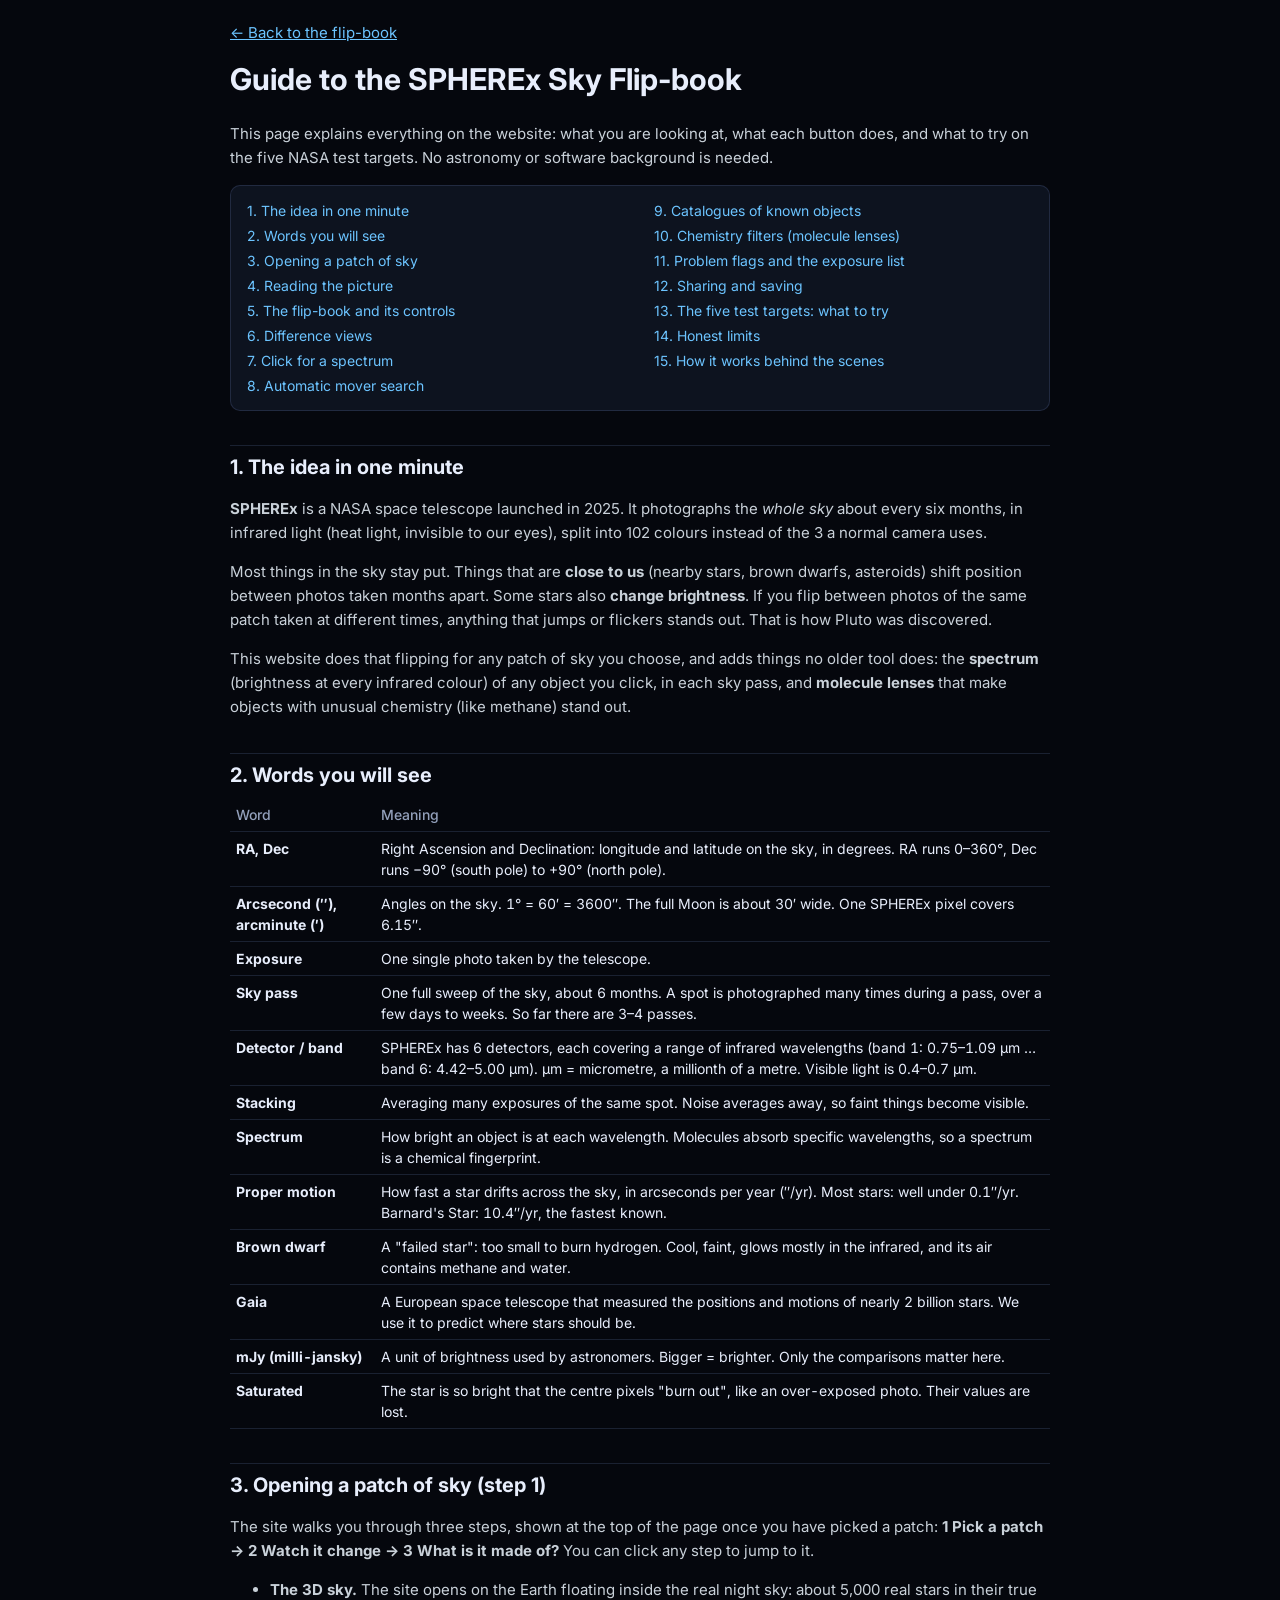
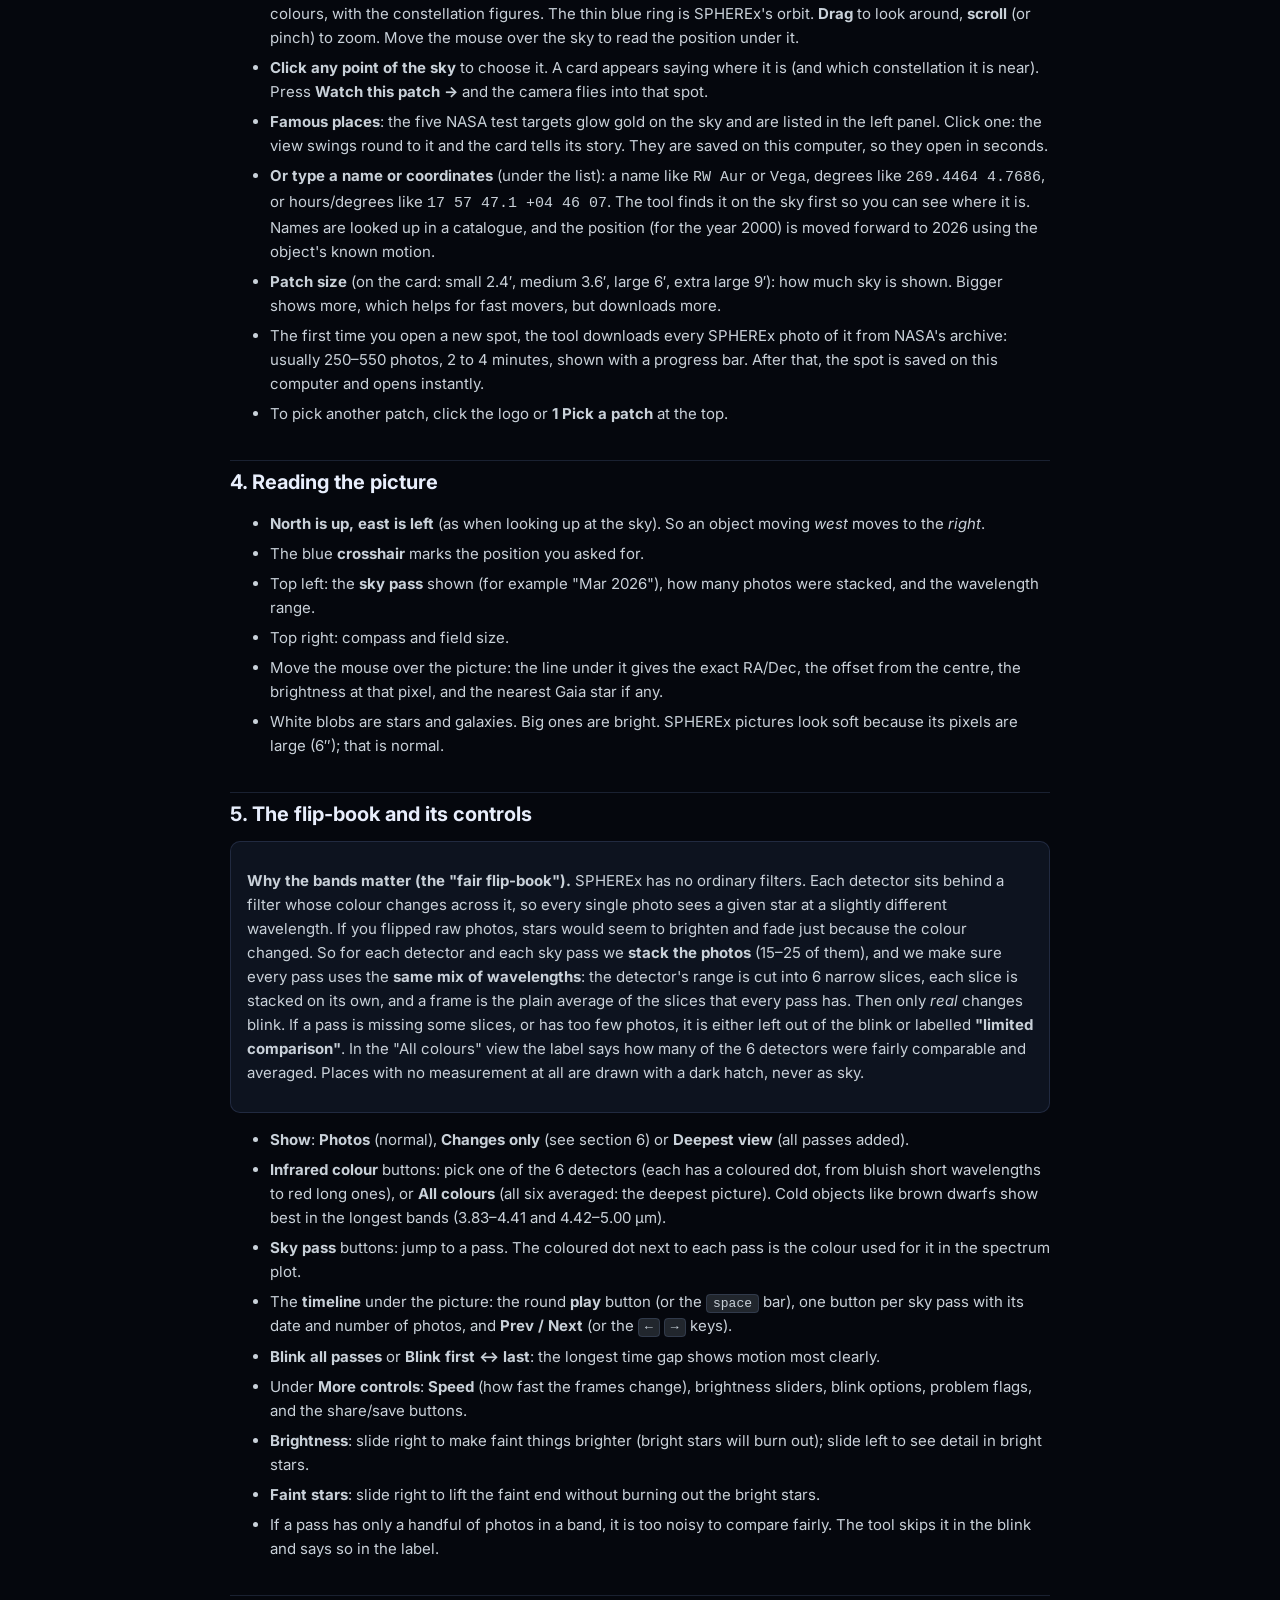
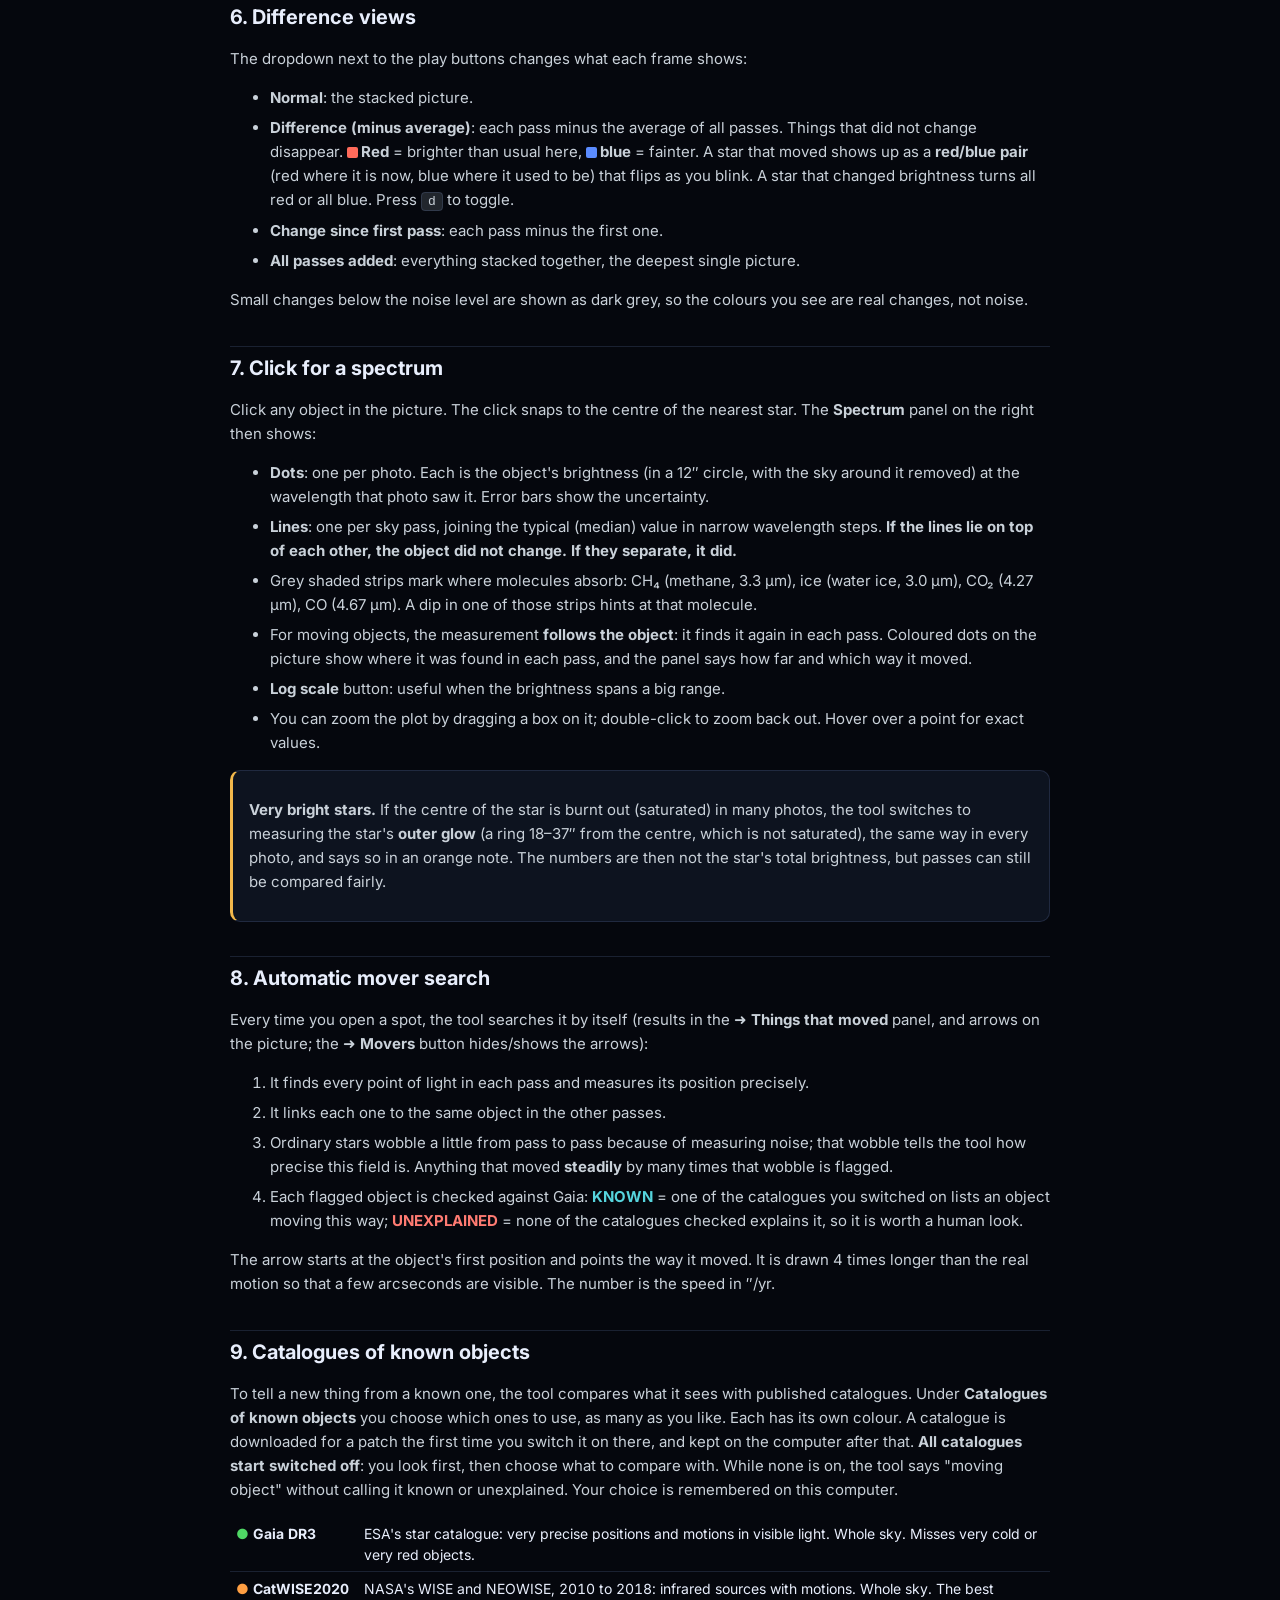
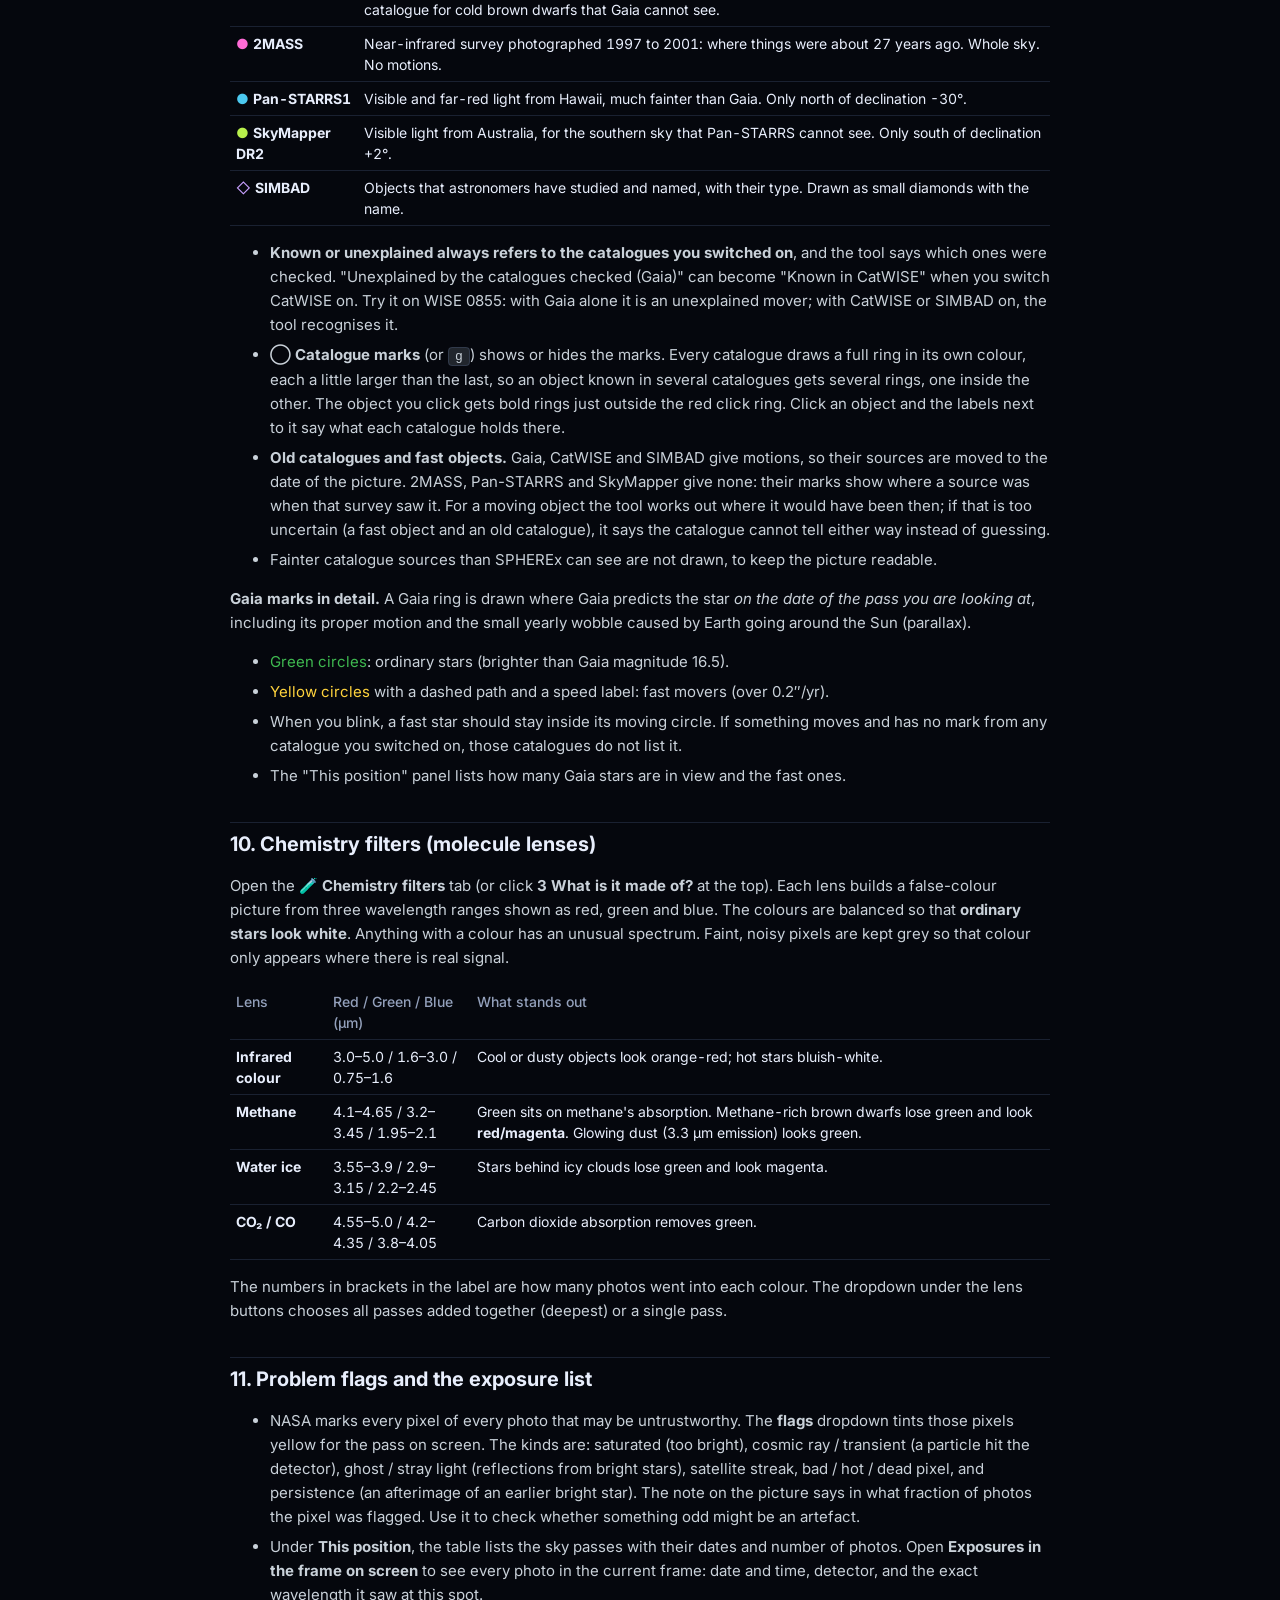
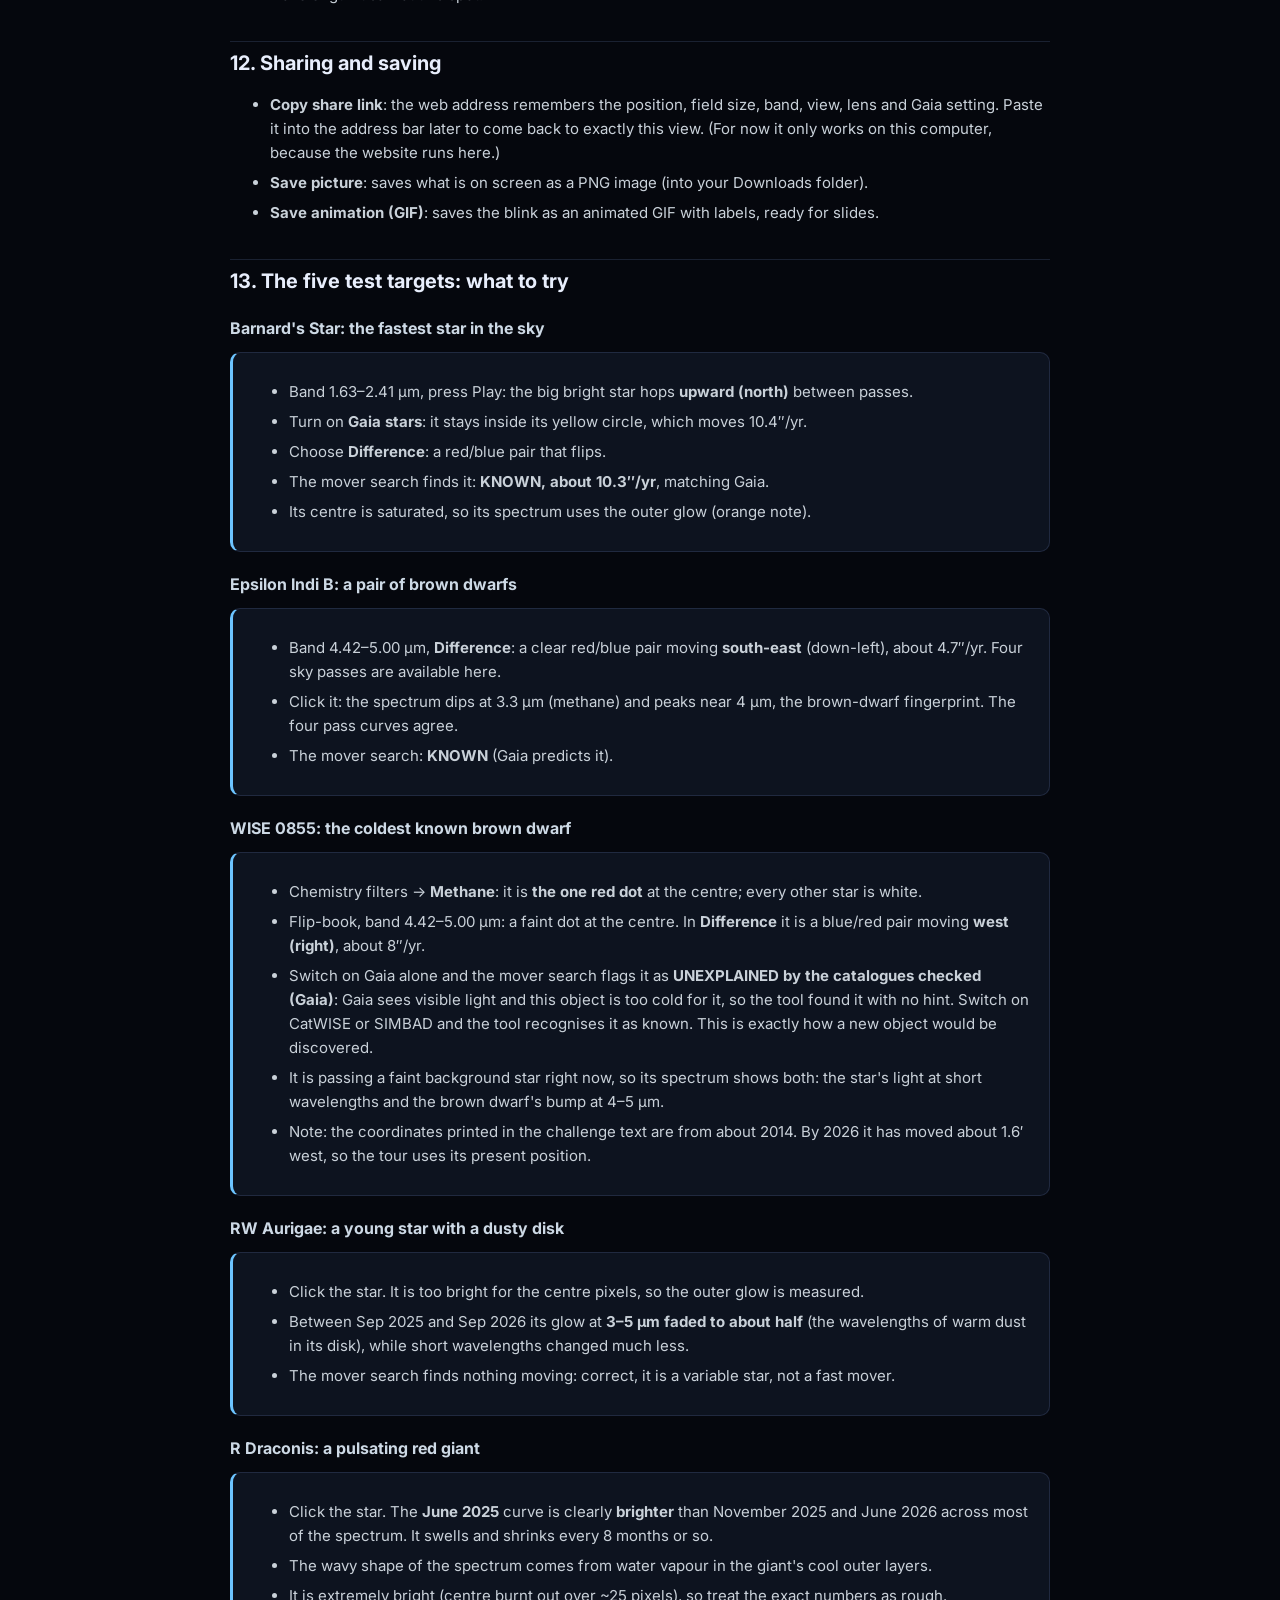
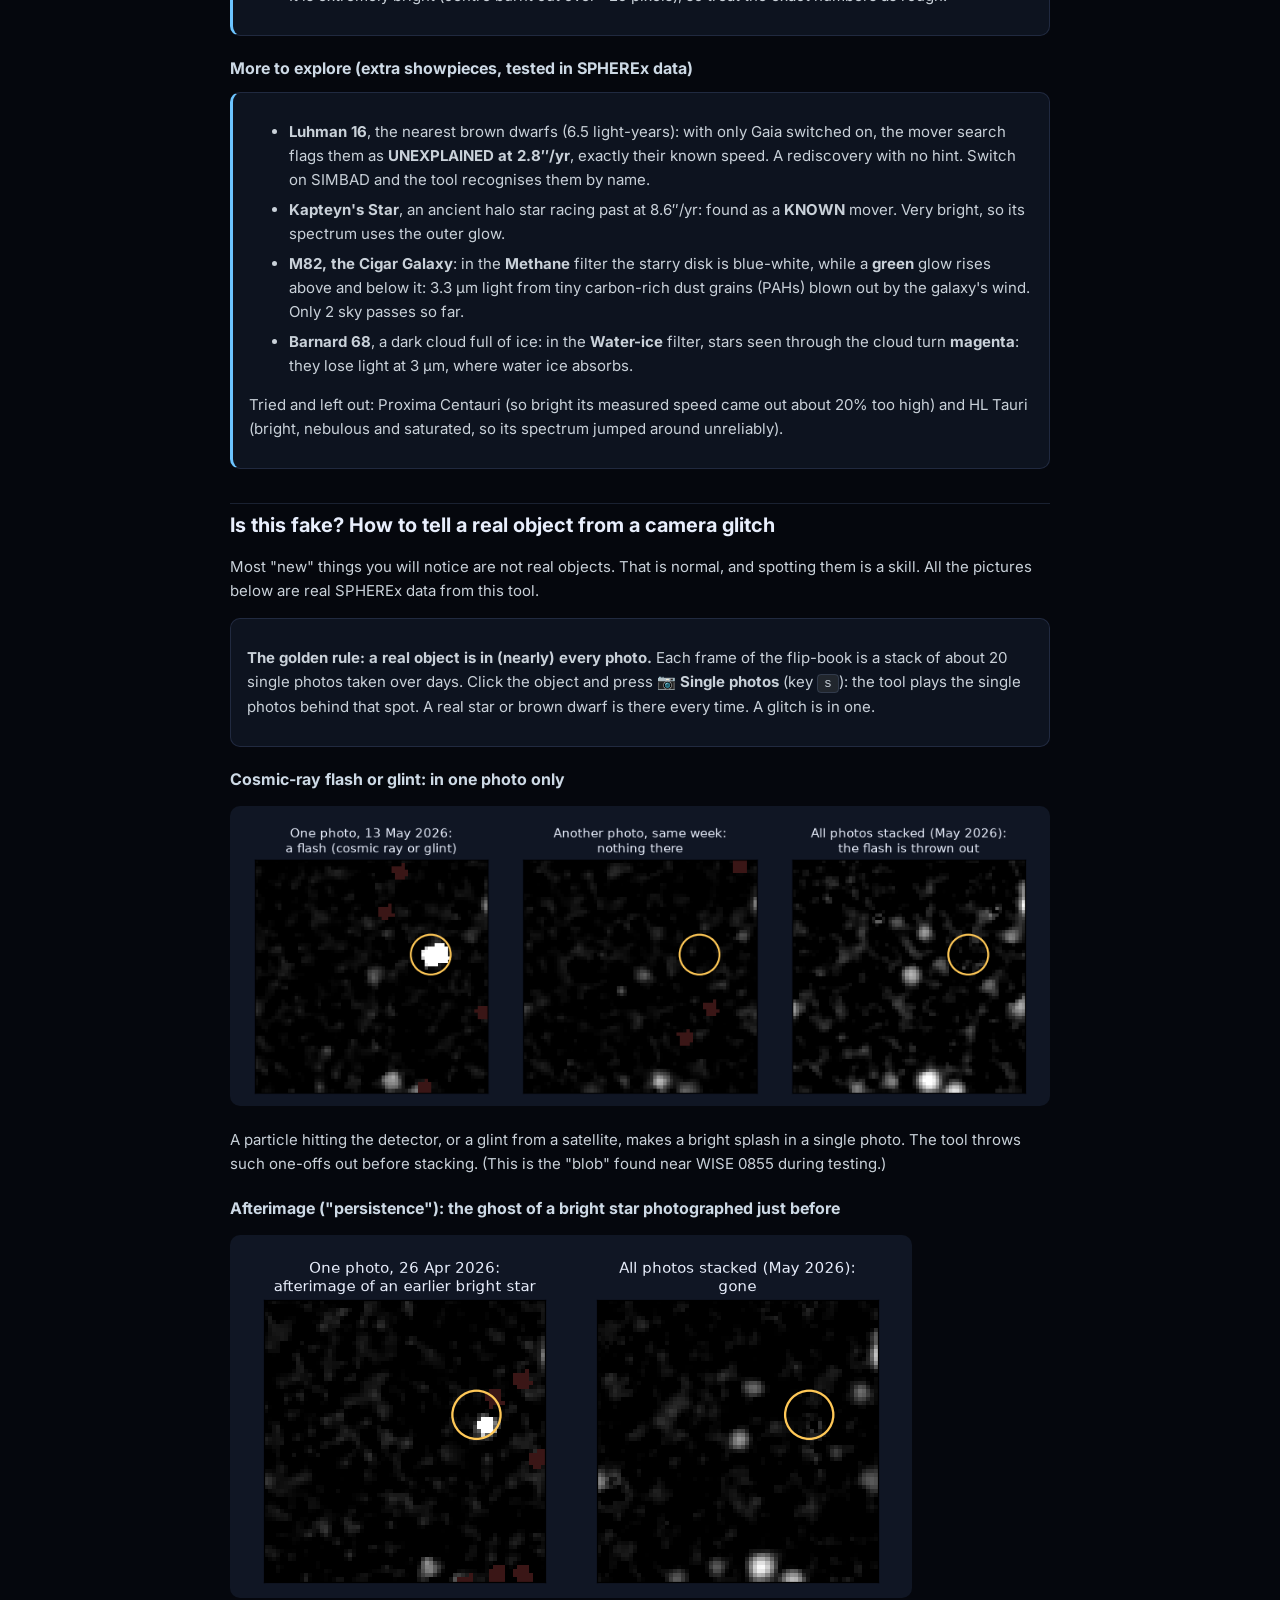
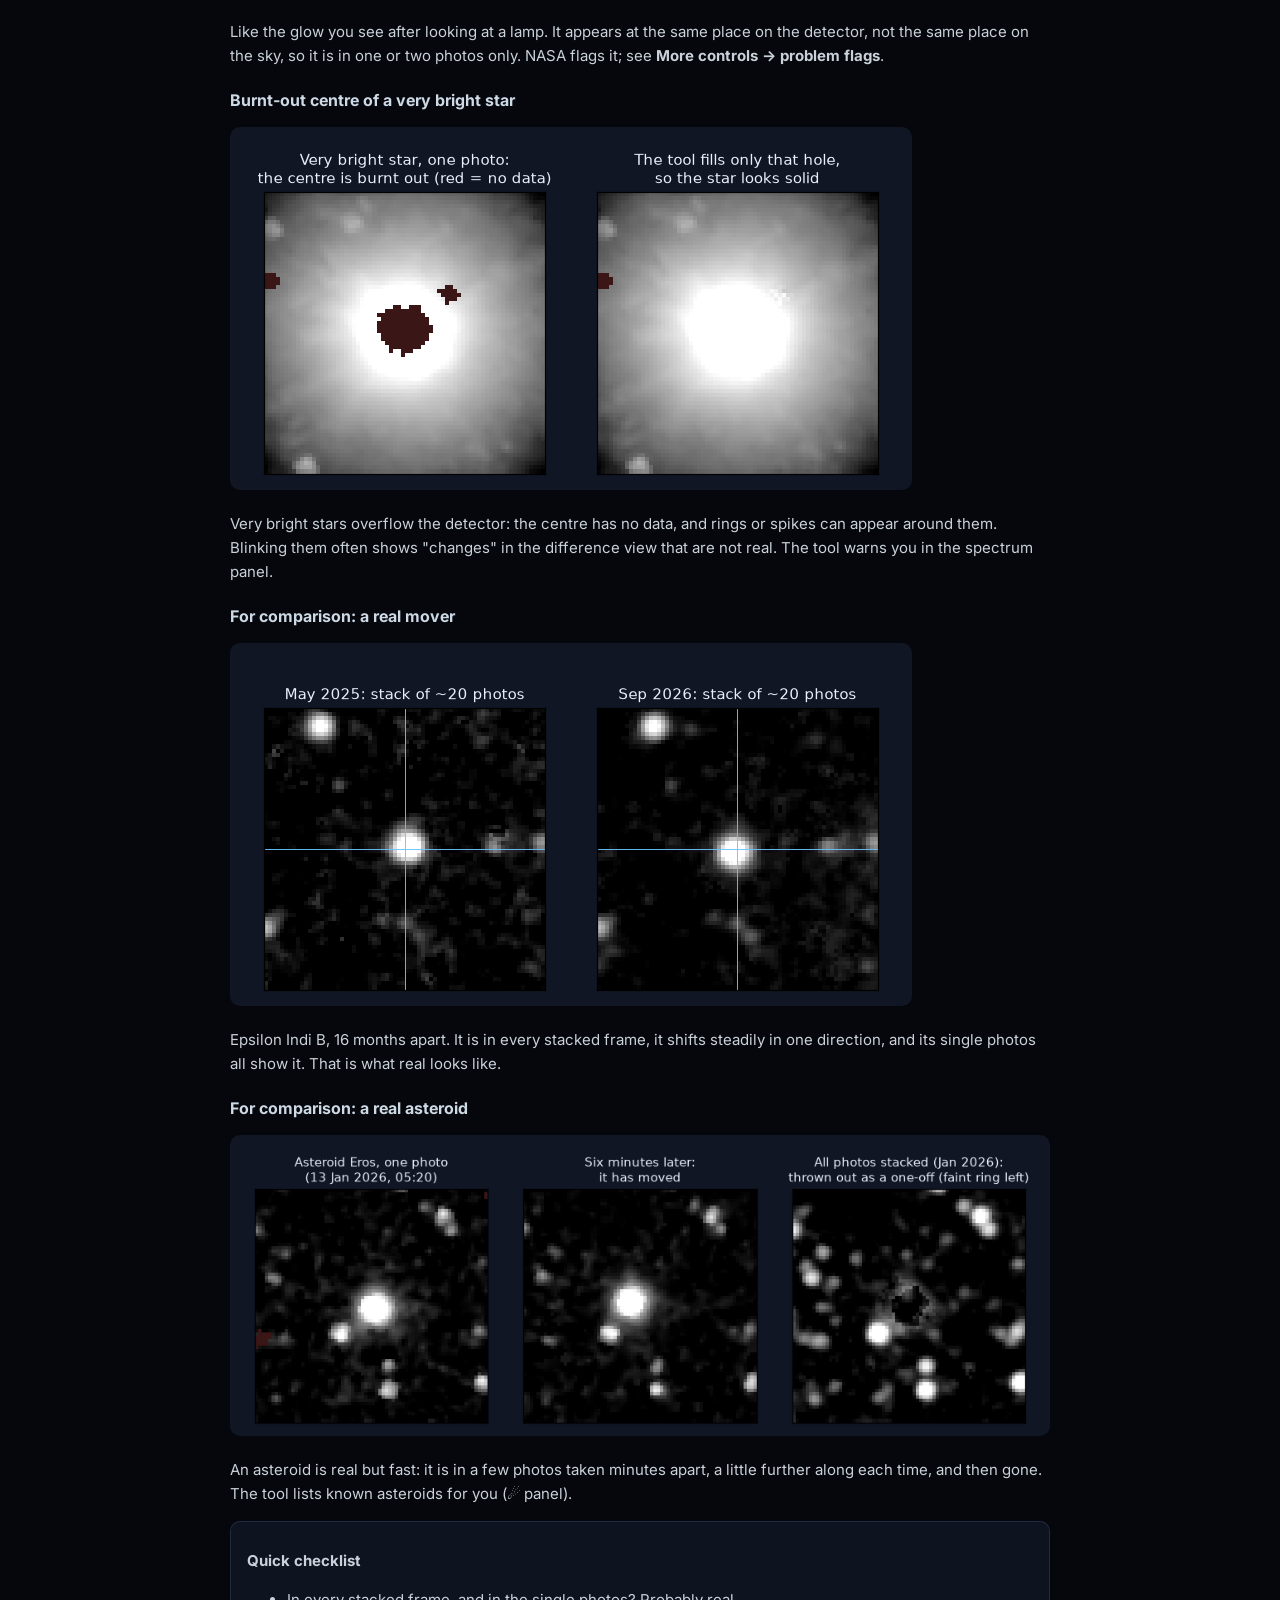
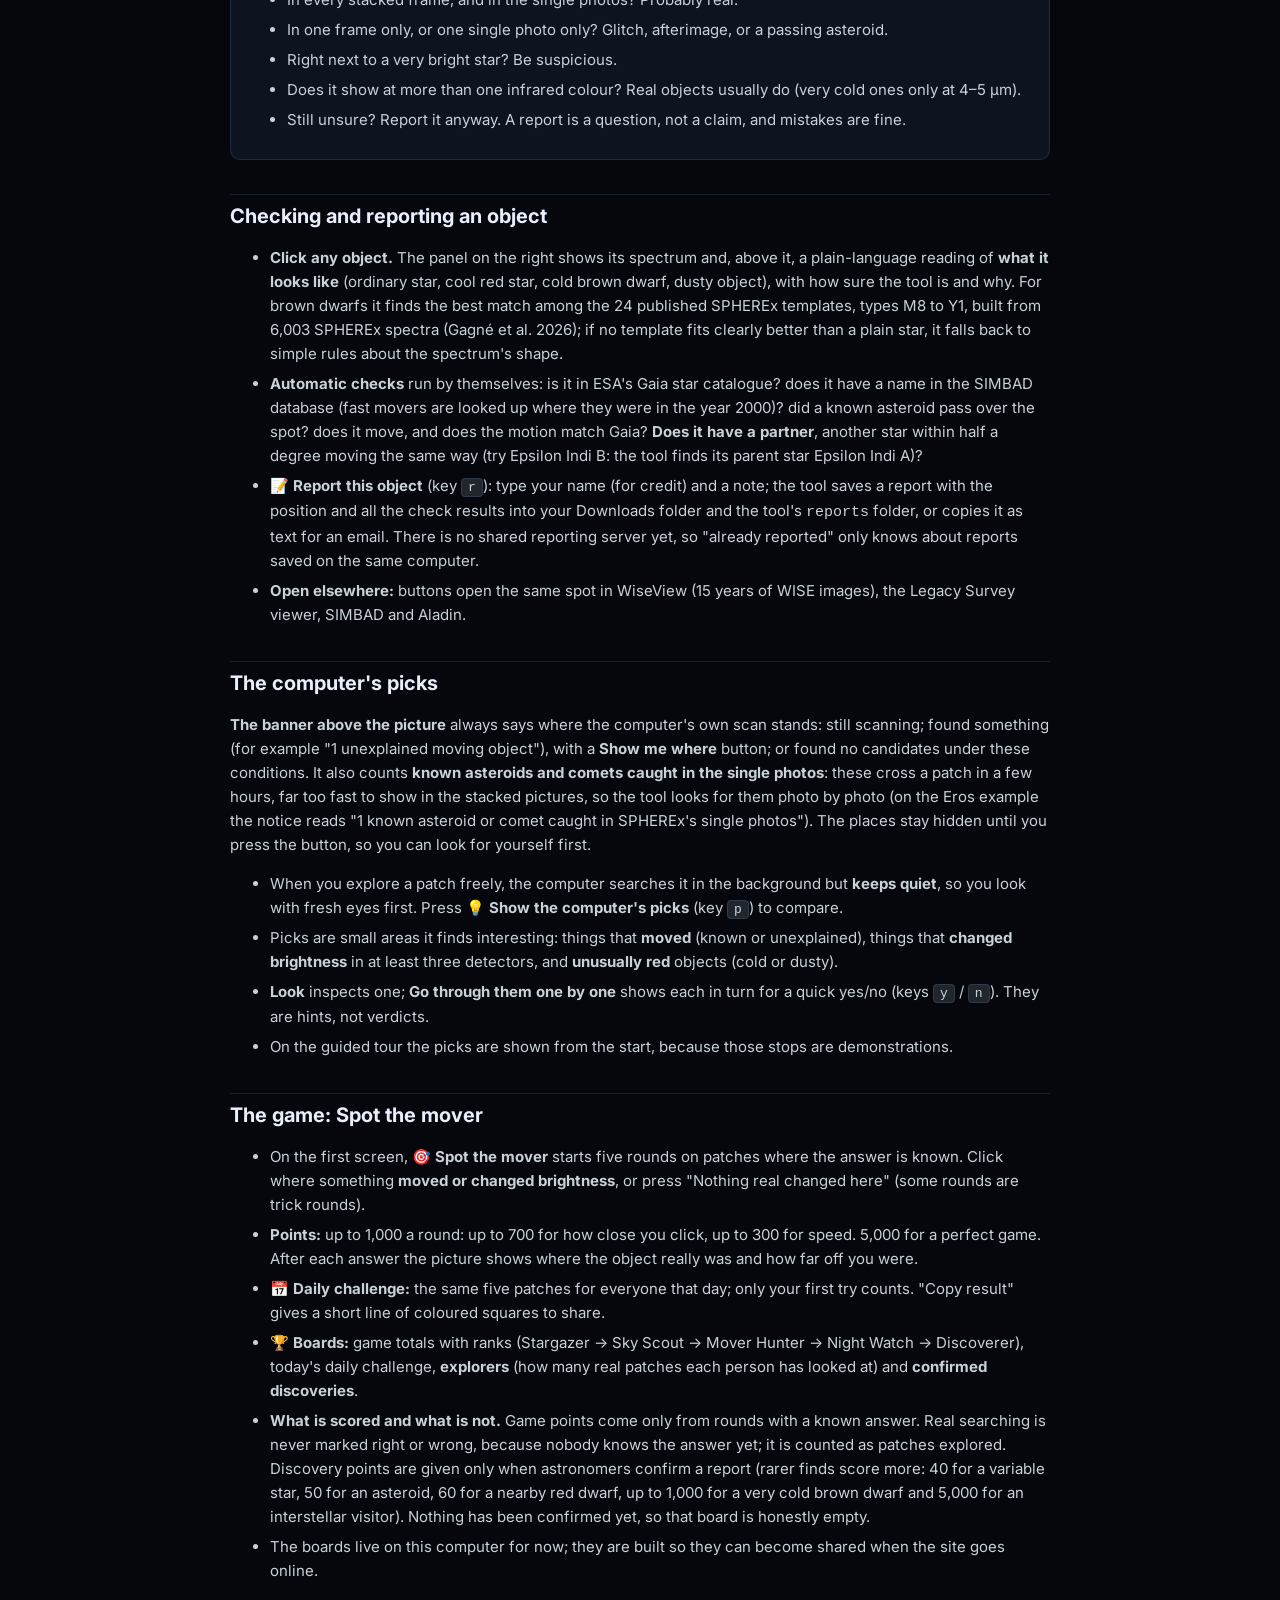
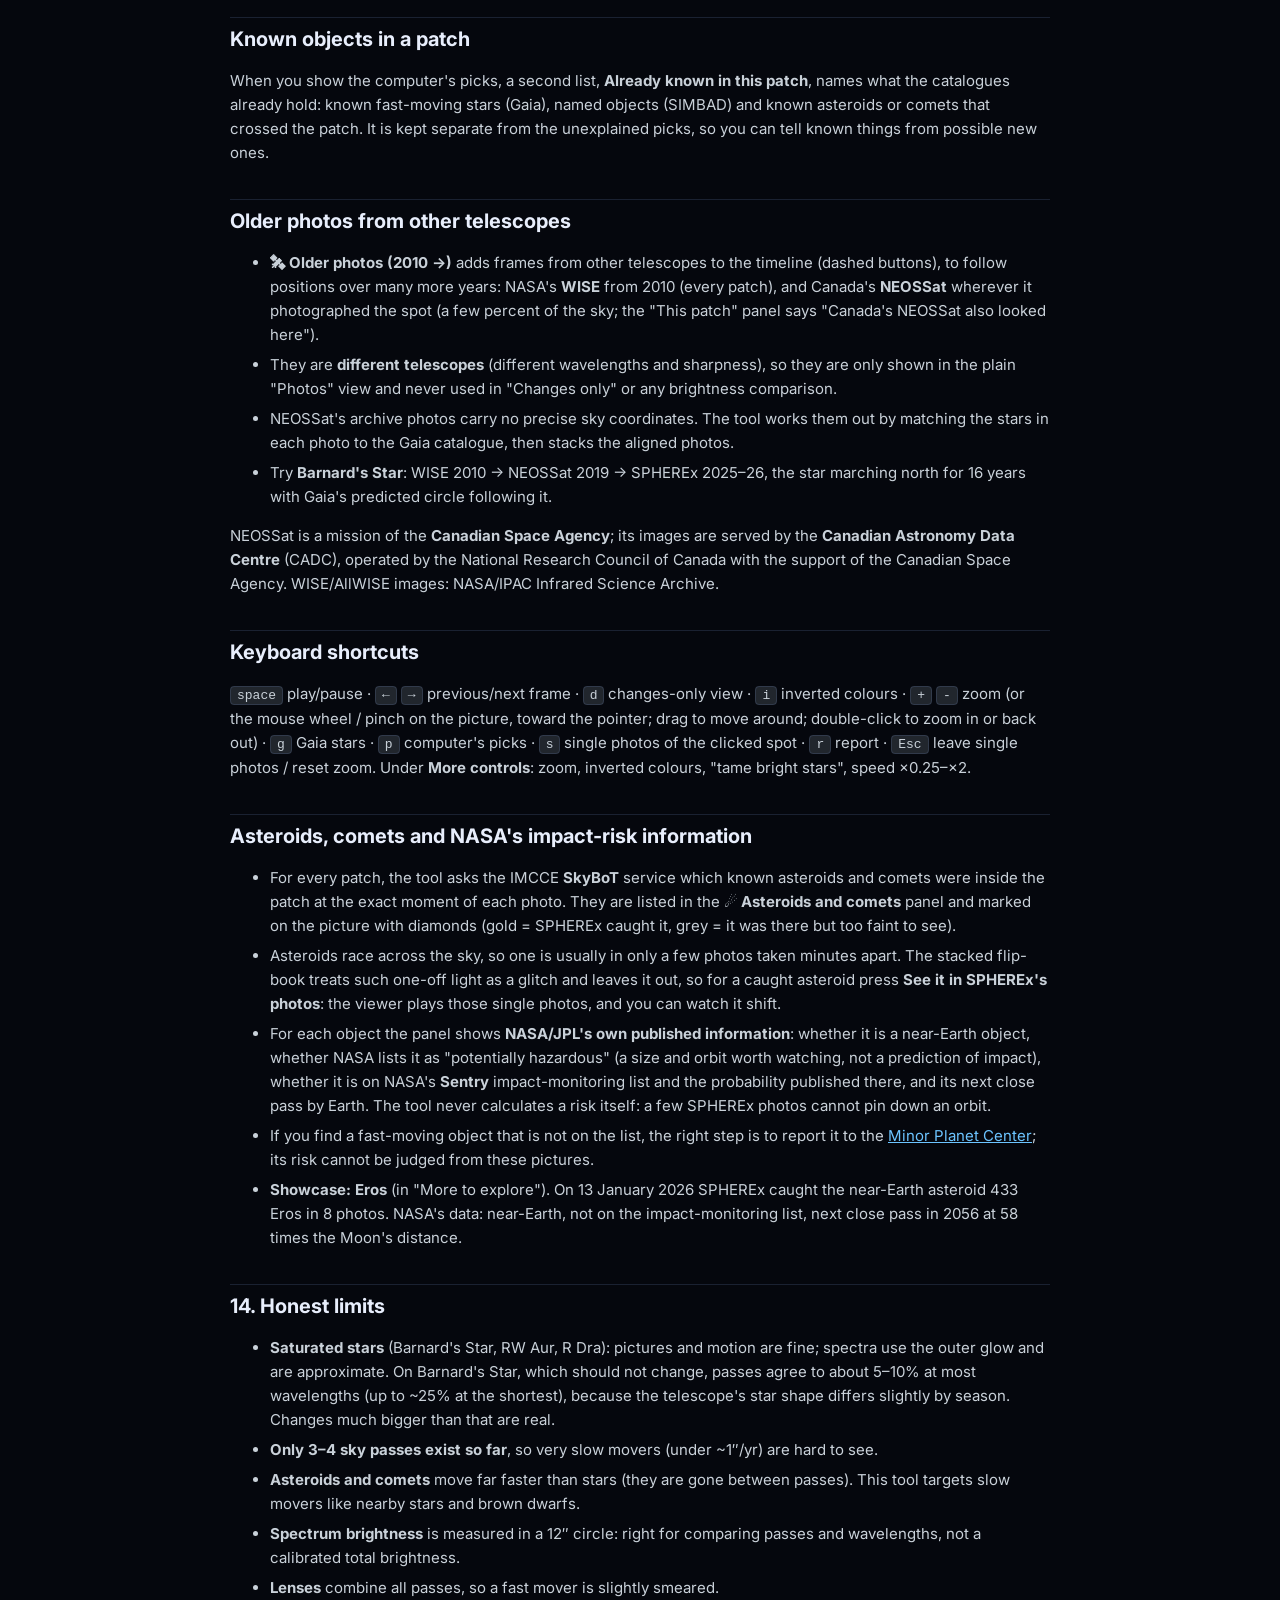
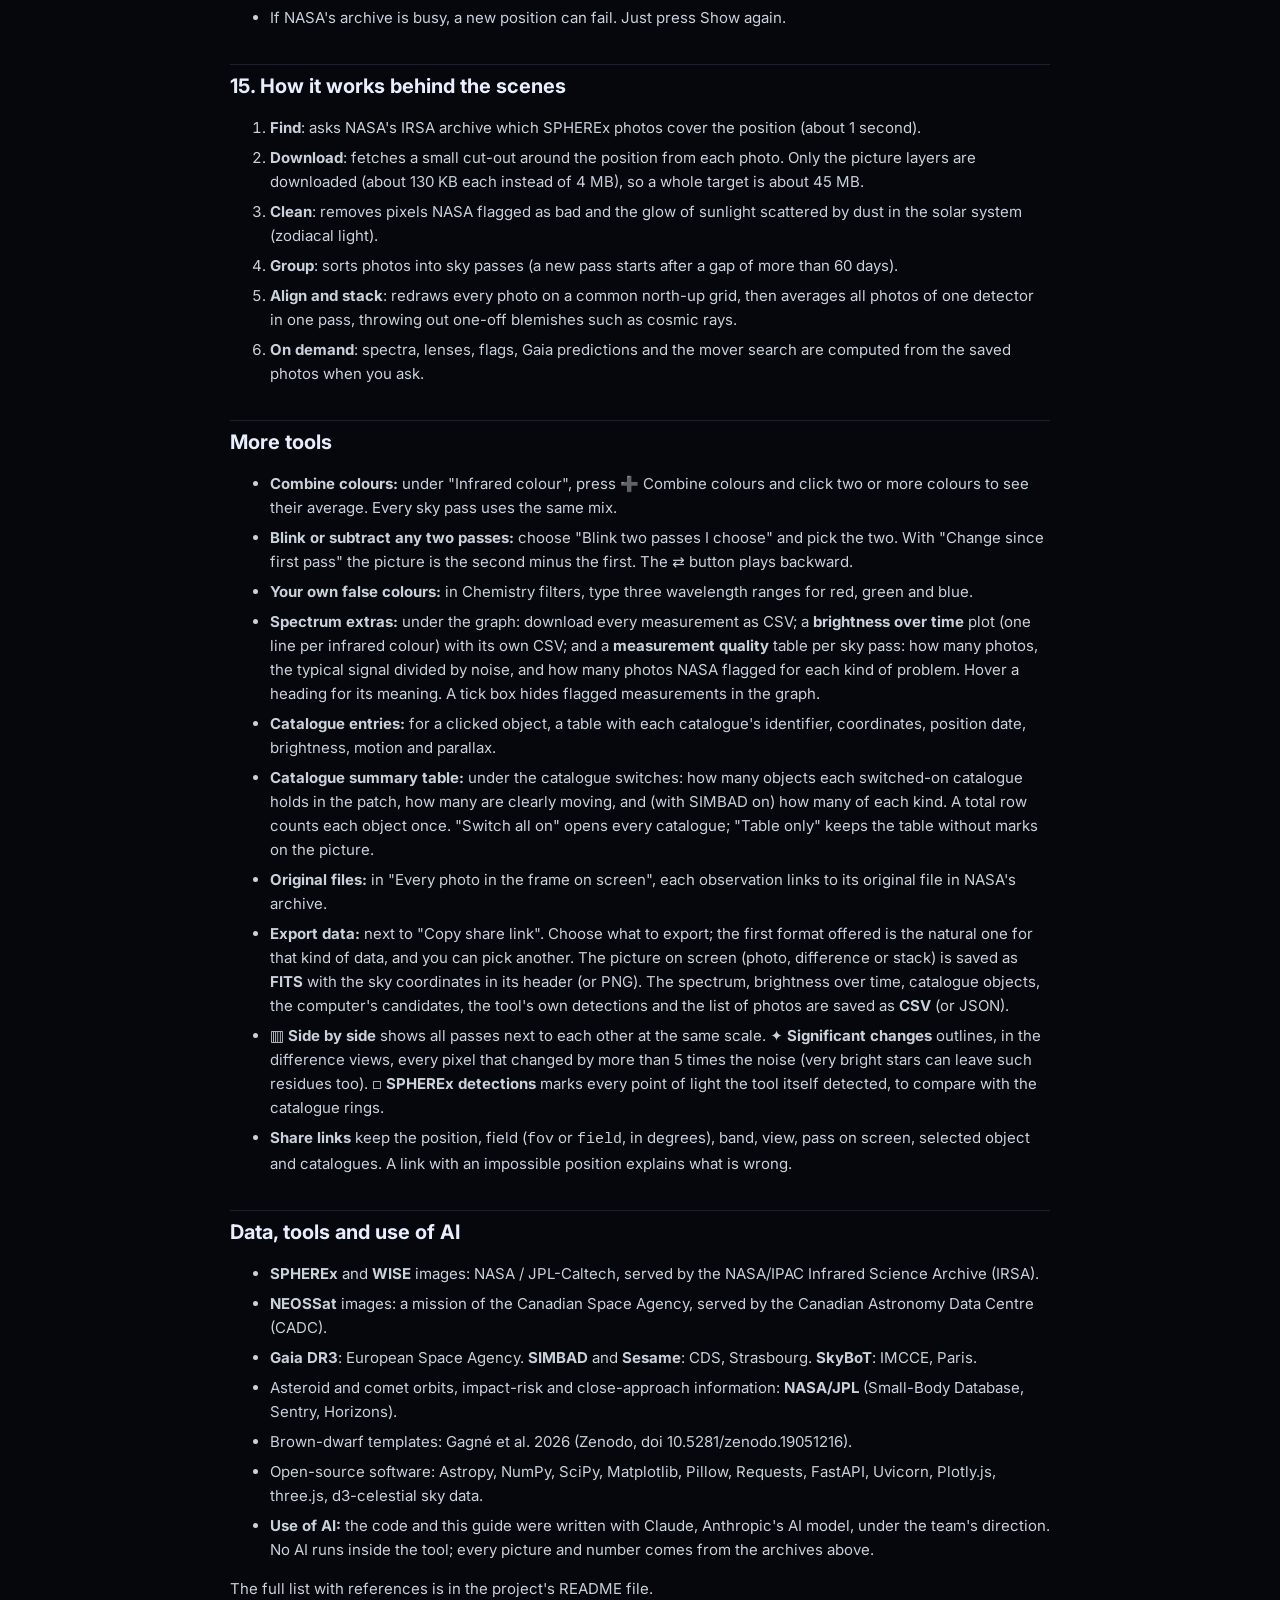
==== commit e6ace9ae: "Export menu (FITS/PNG for pictures, CSV/JSON for tables), side-by-side view, significant-change mark" ====
--- a/web/guide.html
+++ b/web/guide.html
@@ -471,6 +471,8 @@
     <li><b>Catalogue entries:</b> for a clicked object, a table with each catalogue's identifier, coordinates, position date, brightness, motion and parallax.</li>
     <li><b>Catalogue summary table:</b> under the catalogue switches: how many objects each switched-on catalogue holds in the patch, how many are clearly moving, and (with SIMBAD on) how many of each kind. A total row counts each object once. "Switch all on" opens every catalogue; "Table only" keeps the table without marks on the picture.</li>
     <li><b>Original files:</b> in "Every photo in the frame on screen", each observation links to its original file in NASA's archive.</li>
+    <li><b>Export data:</b> next to "Copy share link". Choose what to export; the first format offered is the natural one for that kind of data, and you can pick another. The picture on screen (photo, difference or stack) is saved as <b>FITS</b> with the sky coordinates in its header (or PNG). The spectrum, brightness over time, catalogue objects, the computer's candidates, the tool's own detections and the list of photos are saved as <b>CSV</b> (or JSON).</li>
+    <li><b>▥ Side by side</b> shows all passes next to each other at the same scale. <b>✦ Significant changes</b> outlines, in the difference views, every pixel that changed by more than 5 times the noise (very bright stars can leave such residues too). <b>▫ SPHEREx detections</b> marks every point of light the tool itself detected, to compare with the catalogue rings.</li>
     <li><b>Share links</b> keep the position, field (<code>fov</code> or <code>field</code>, in degrees), band, view, pass on screen, selected object and catalogues. A link with an impossible position explains what is wrong.</li>
   </ul>
 
--- a/web/style.css
+++ b/web/style.css
@@ -301,3 +301,11 @@
 table.xtable th { color: #cdd9e5; font-weight: 600; cursor: help; }
 #revbtn.on { background: rgba(108,196,255,0.16); border-color: var(--accent); }
 #customlens input { background: rgba(0,0,0,0.3); color: inherit; border: 1px solid var(--line2); border-radius: 6px; padding: 2px 4px; }
+
+/* ---------- side by side, export ---------- */
+.sidebox { margin: 10px 0; }
+.siderow { display: flex; gap: 8px; overflow-x: auto; }
+.siderow figure { margin: 0; flex: 1 1 0; min-width: 180px; }
+.siderow img { width: 100%; border-radius: 10px; border: 1px solid var(--line2); display: block; }
+.siderow figcaption { font-size: 12.5px; color: #cdd9e5; text-align: center; padding: 4px 0; }
+#exportbox select { max-width: 260px; }
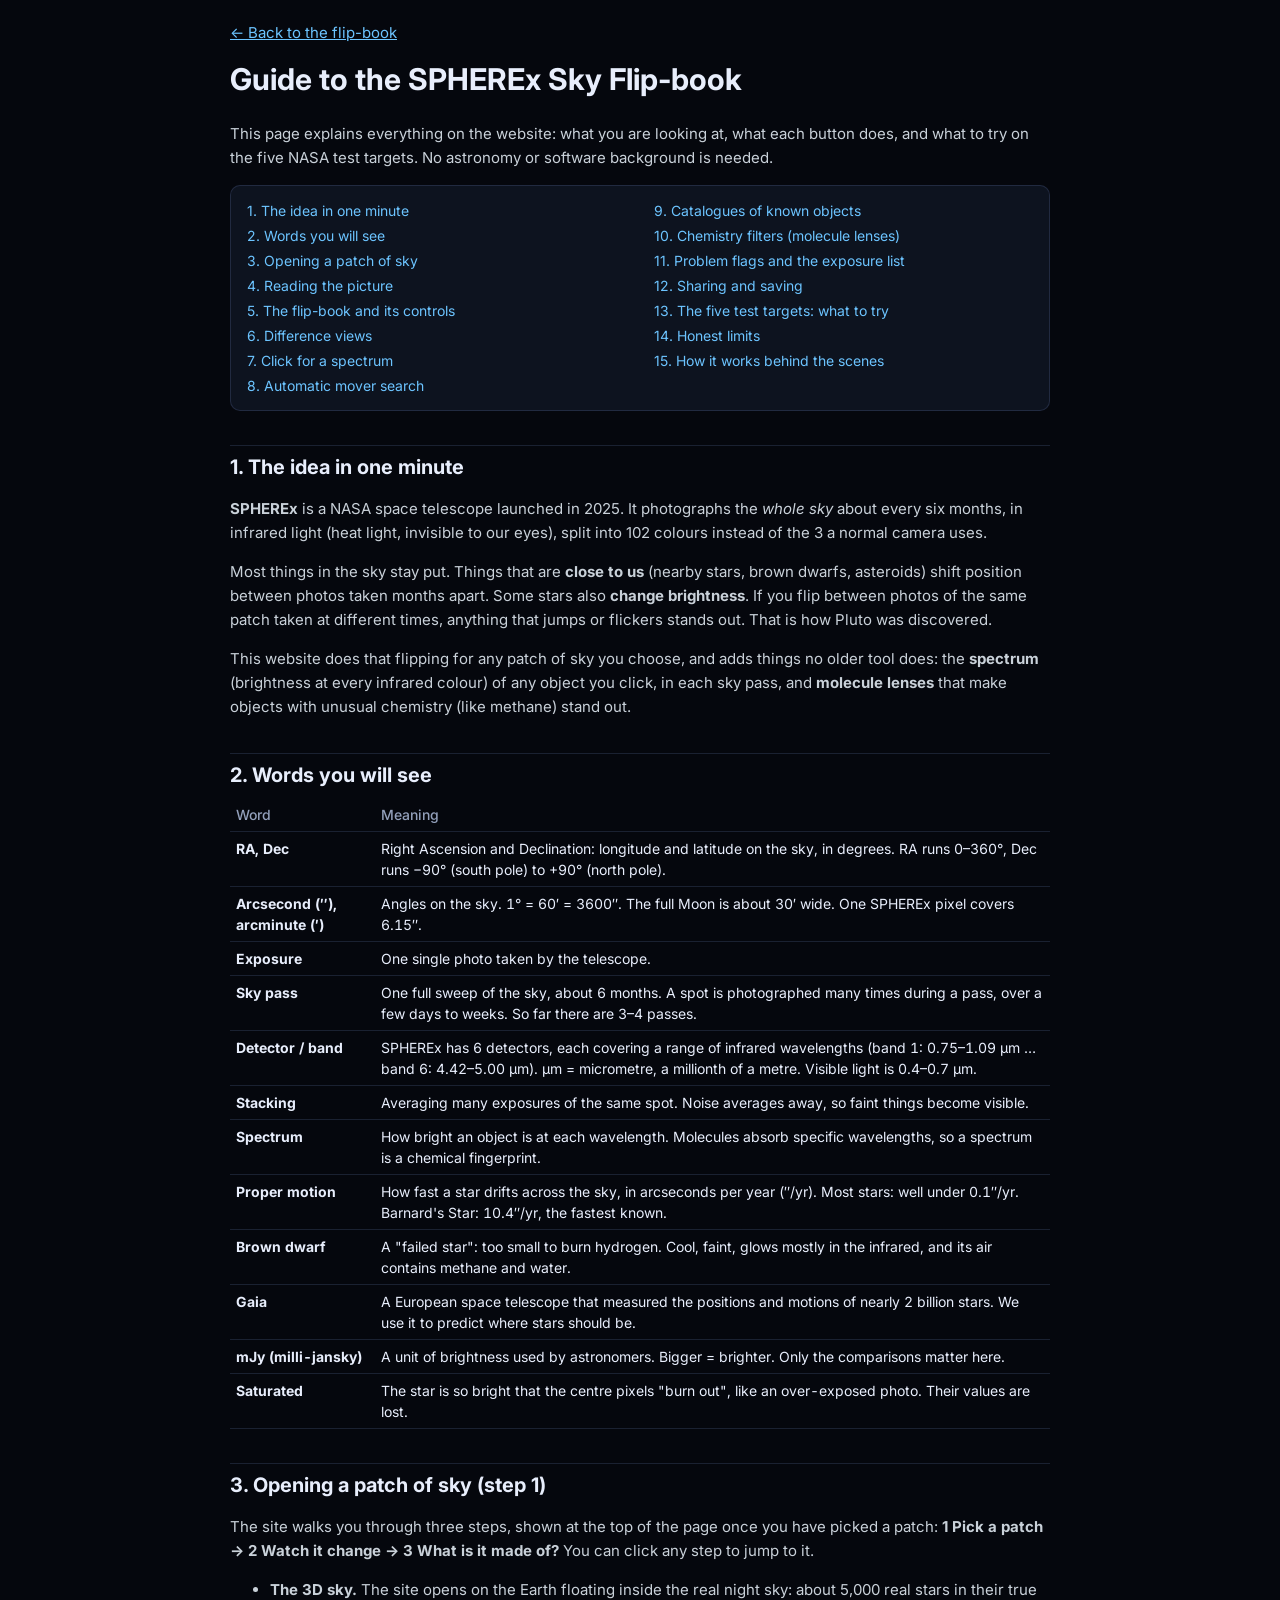
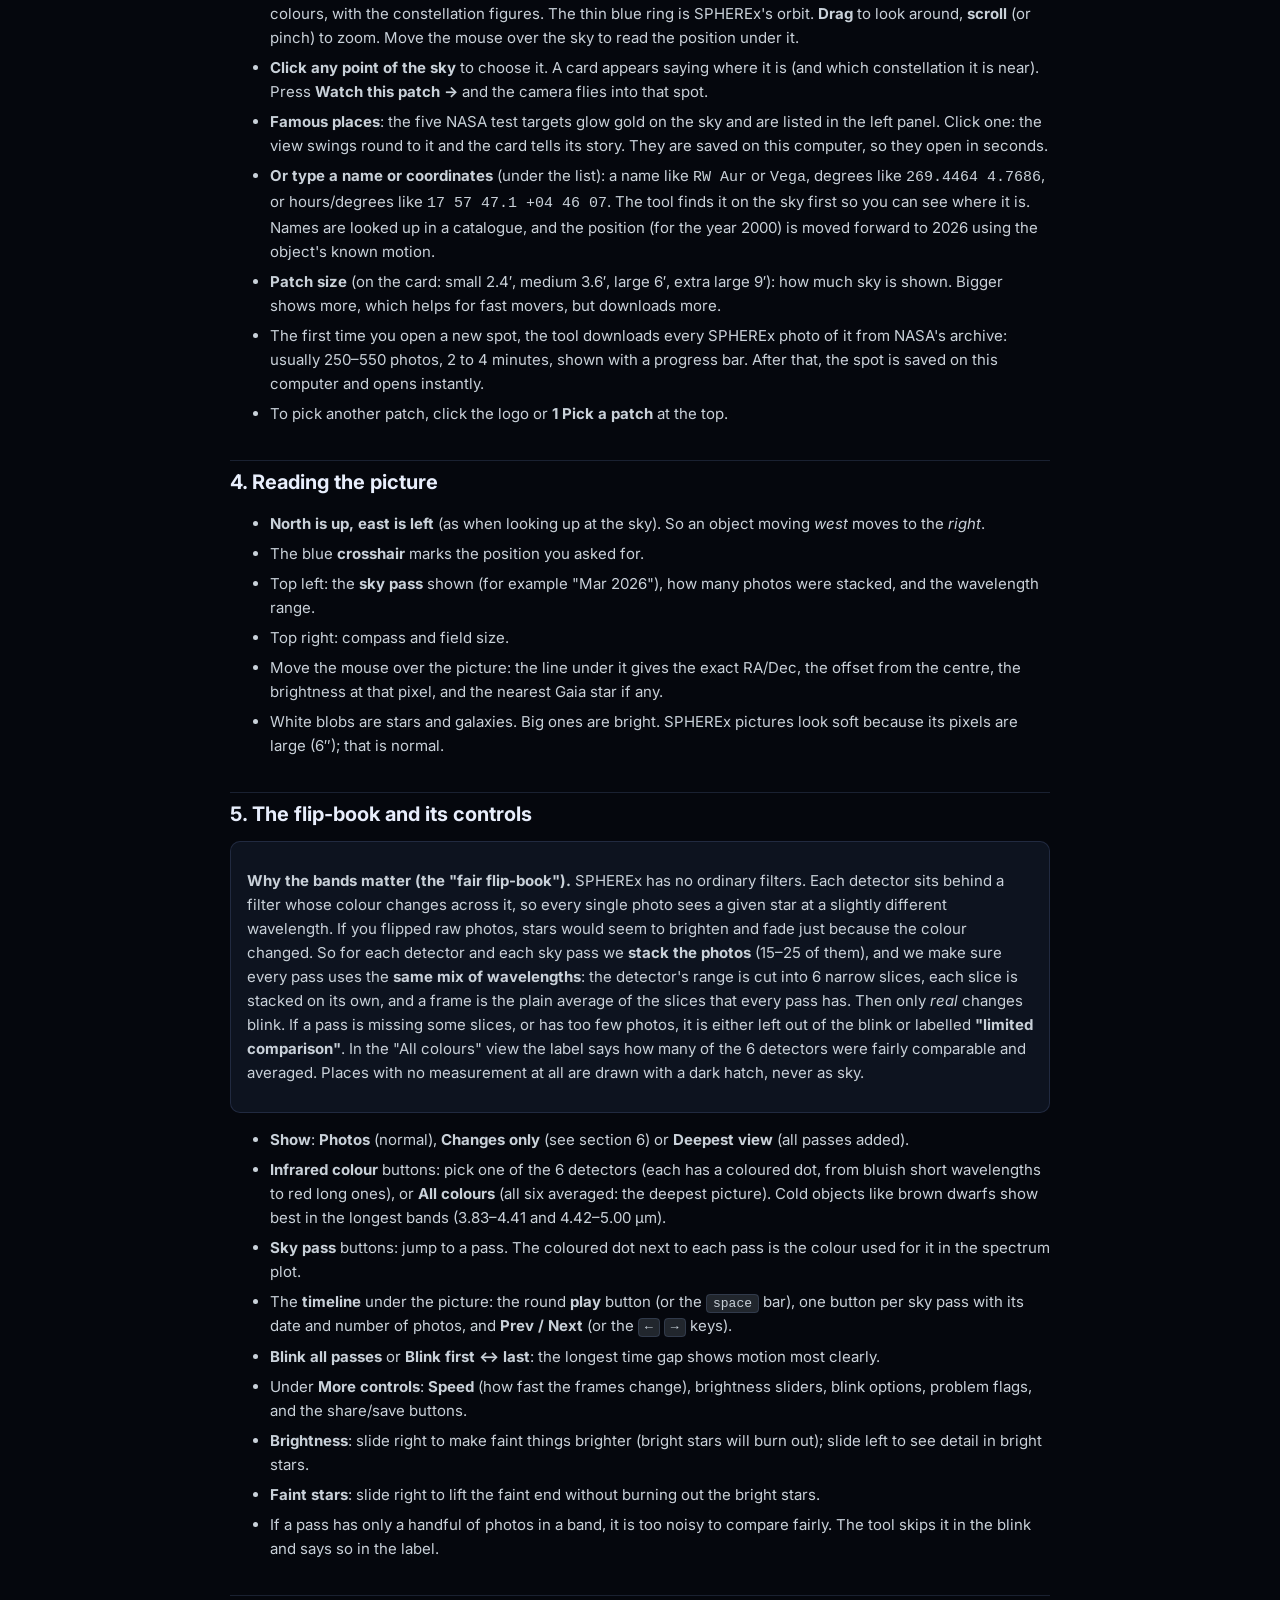
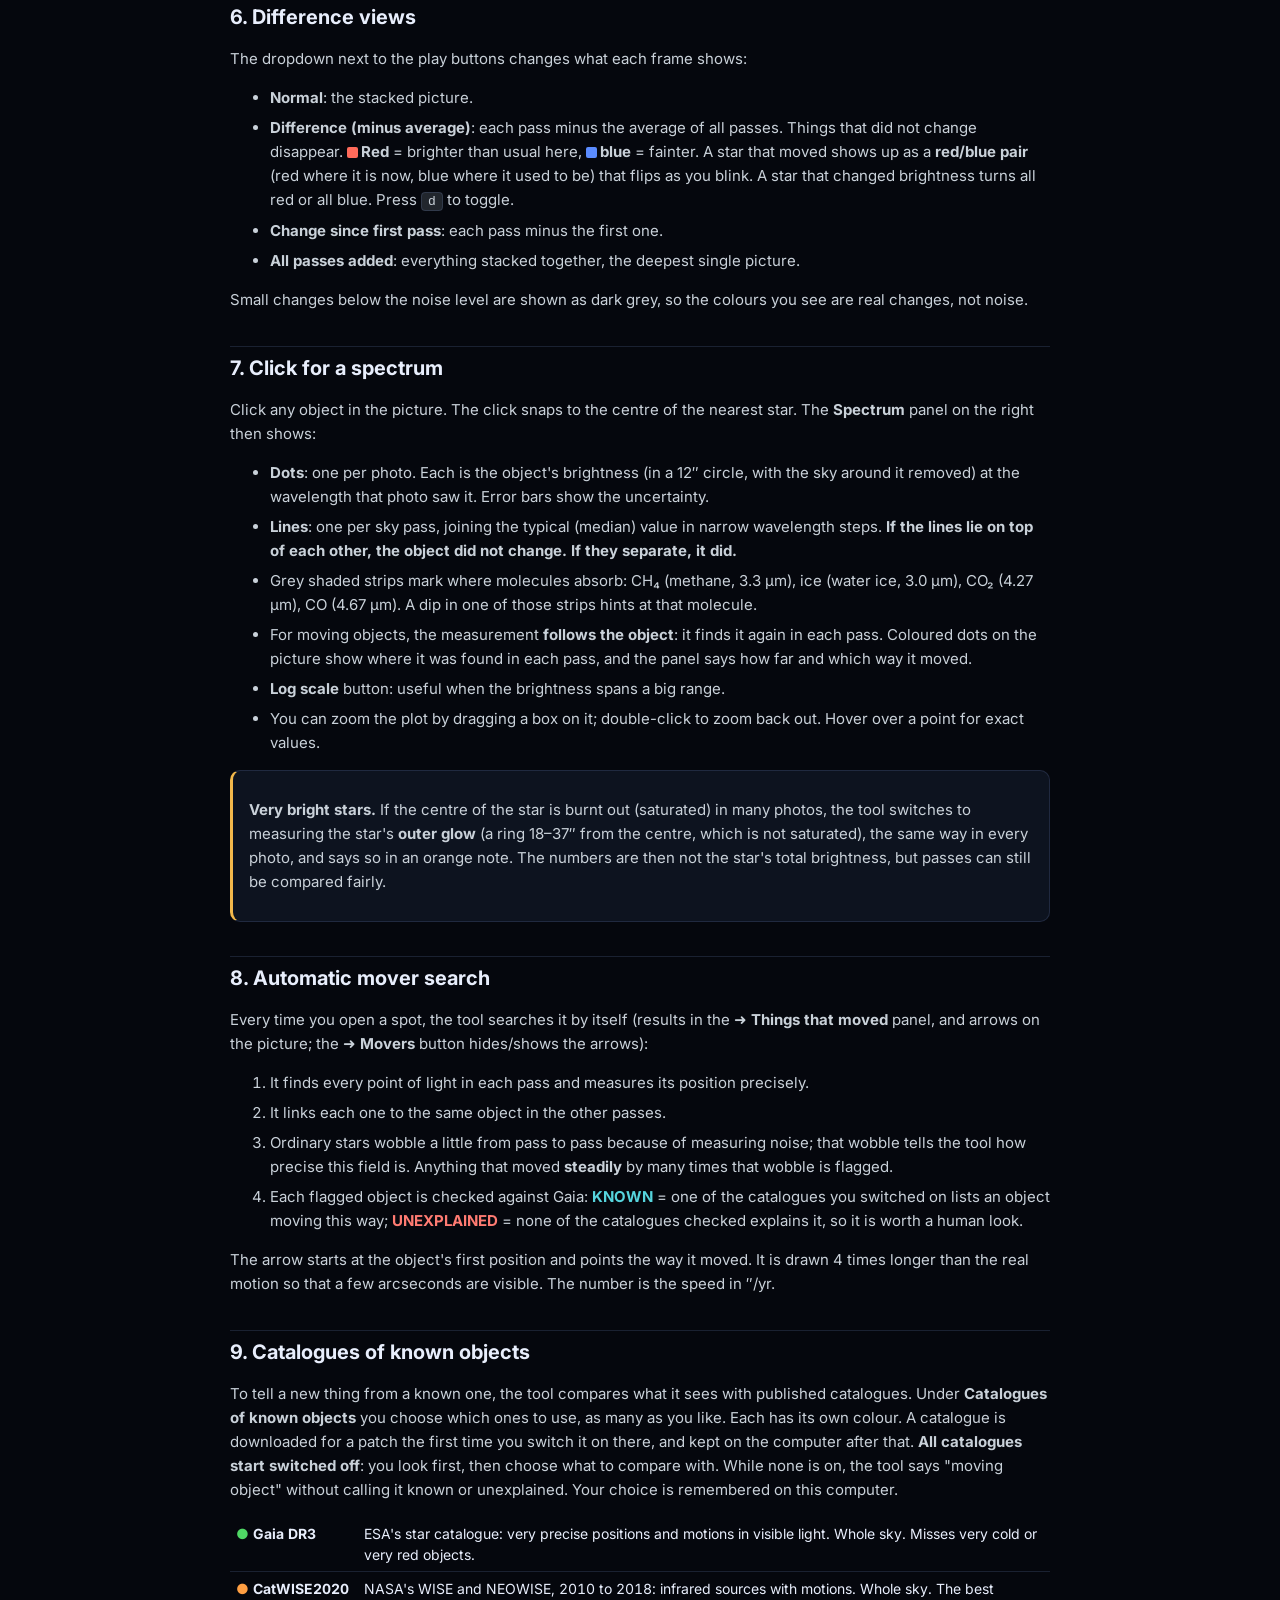
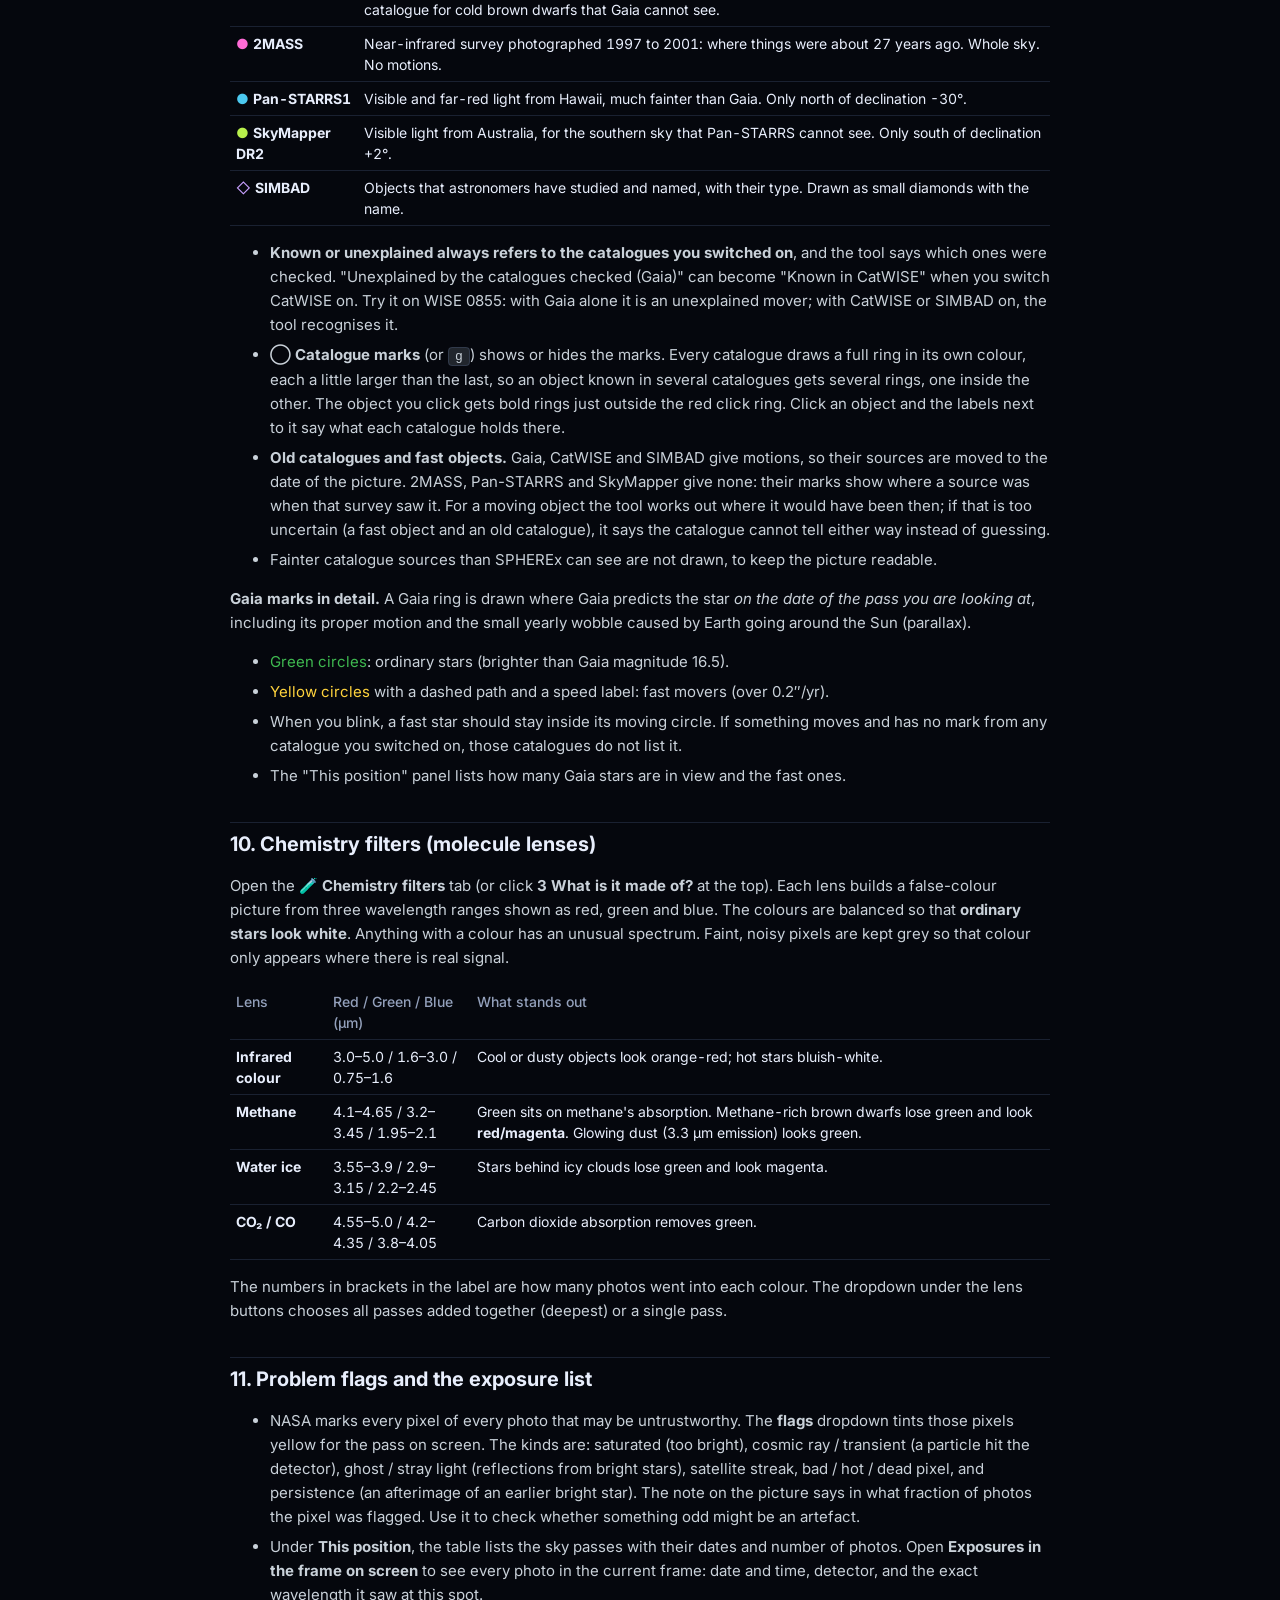
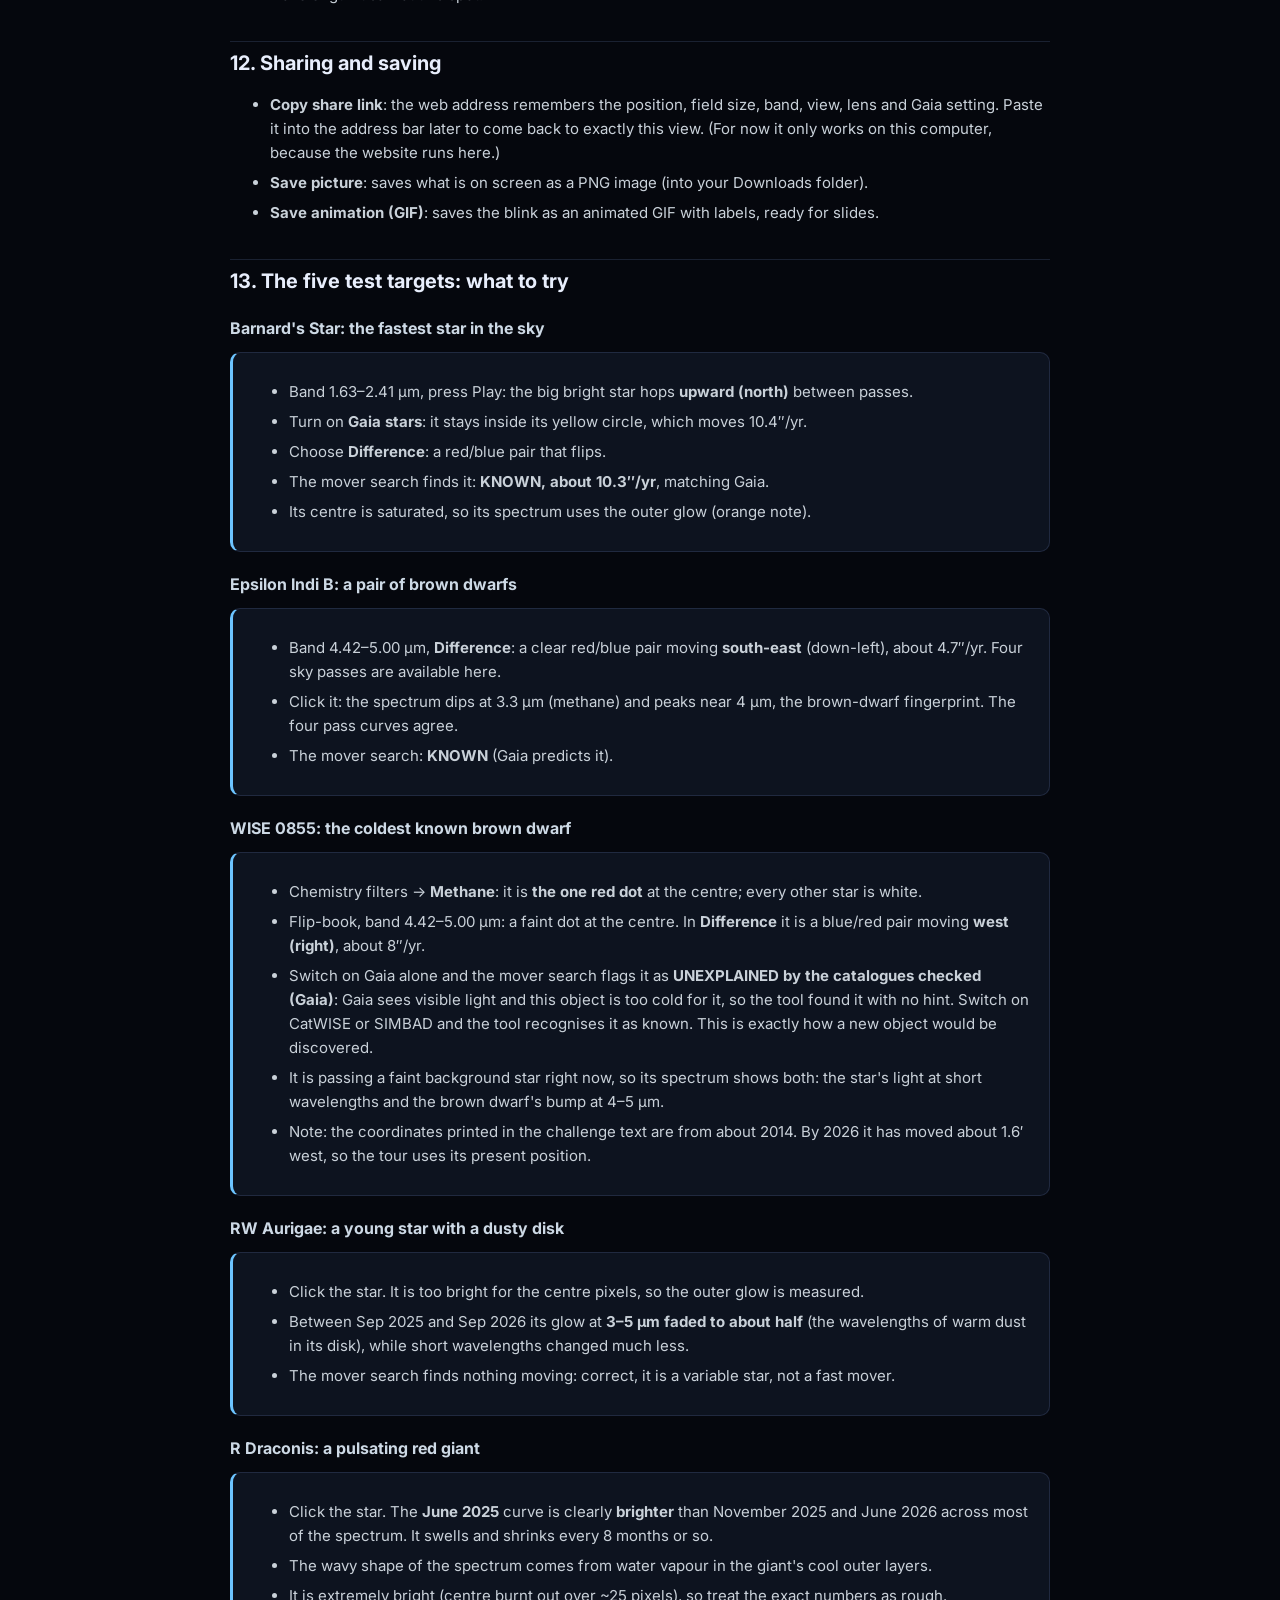
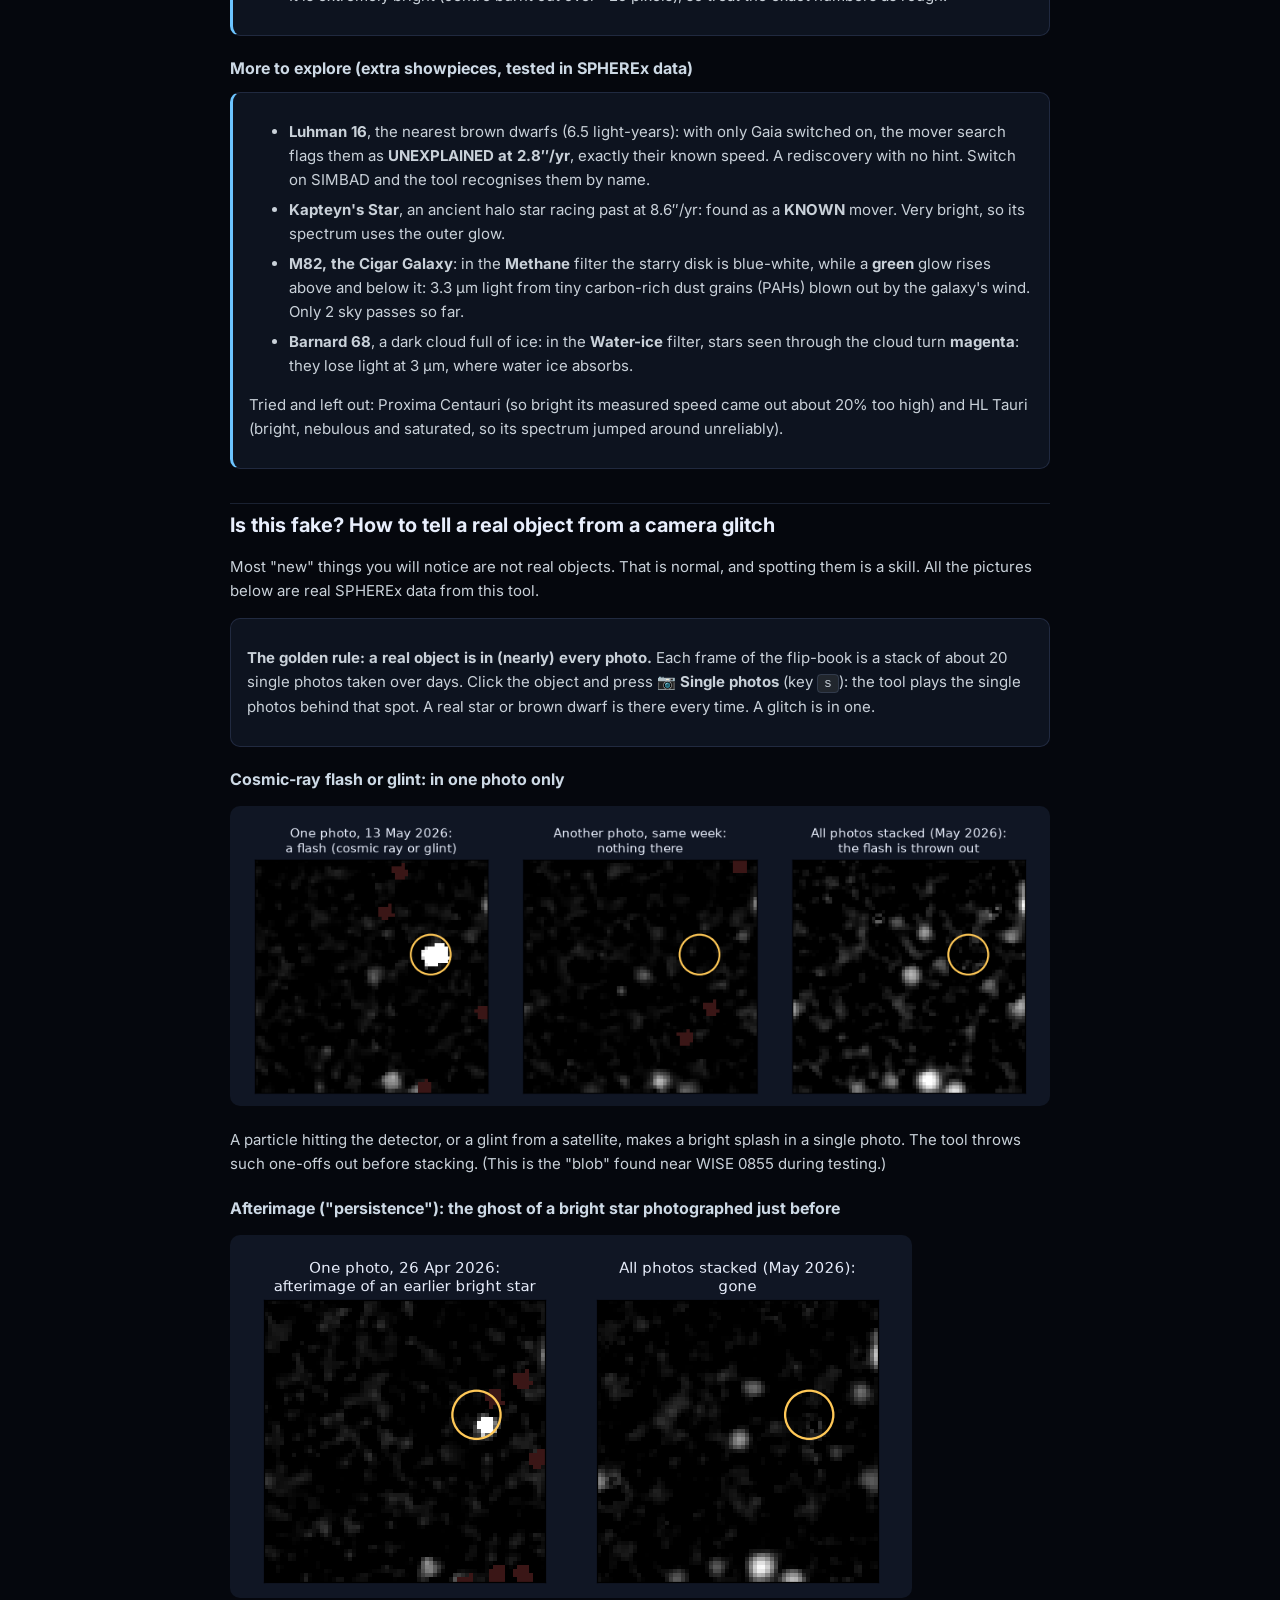
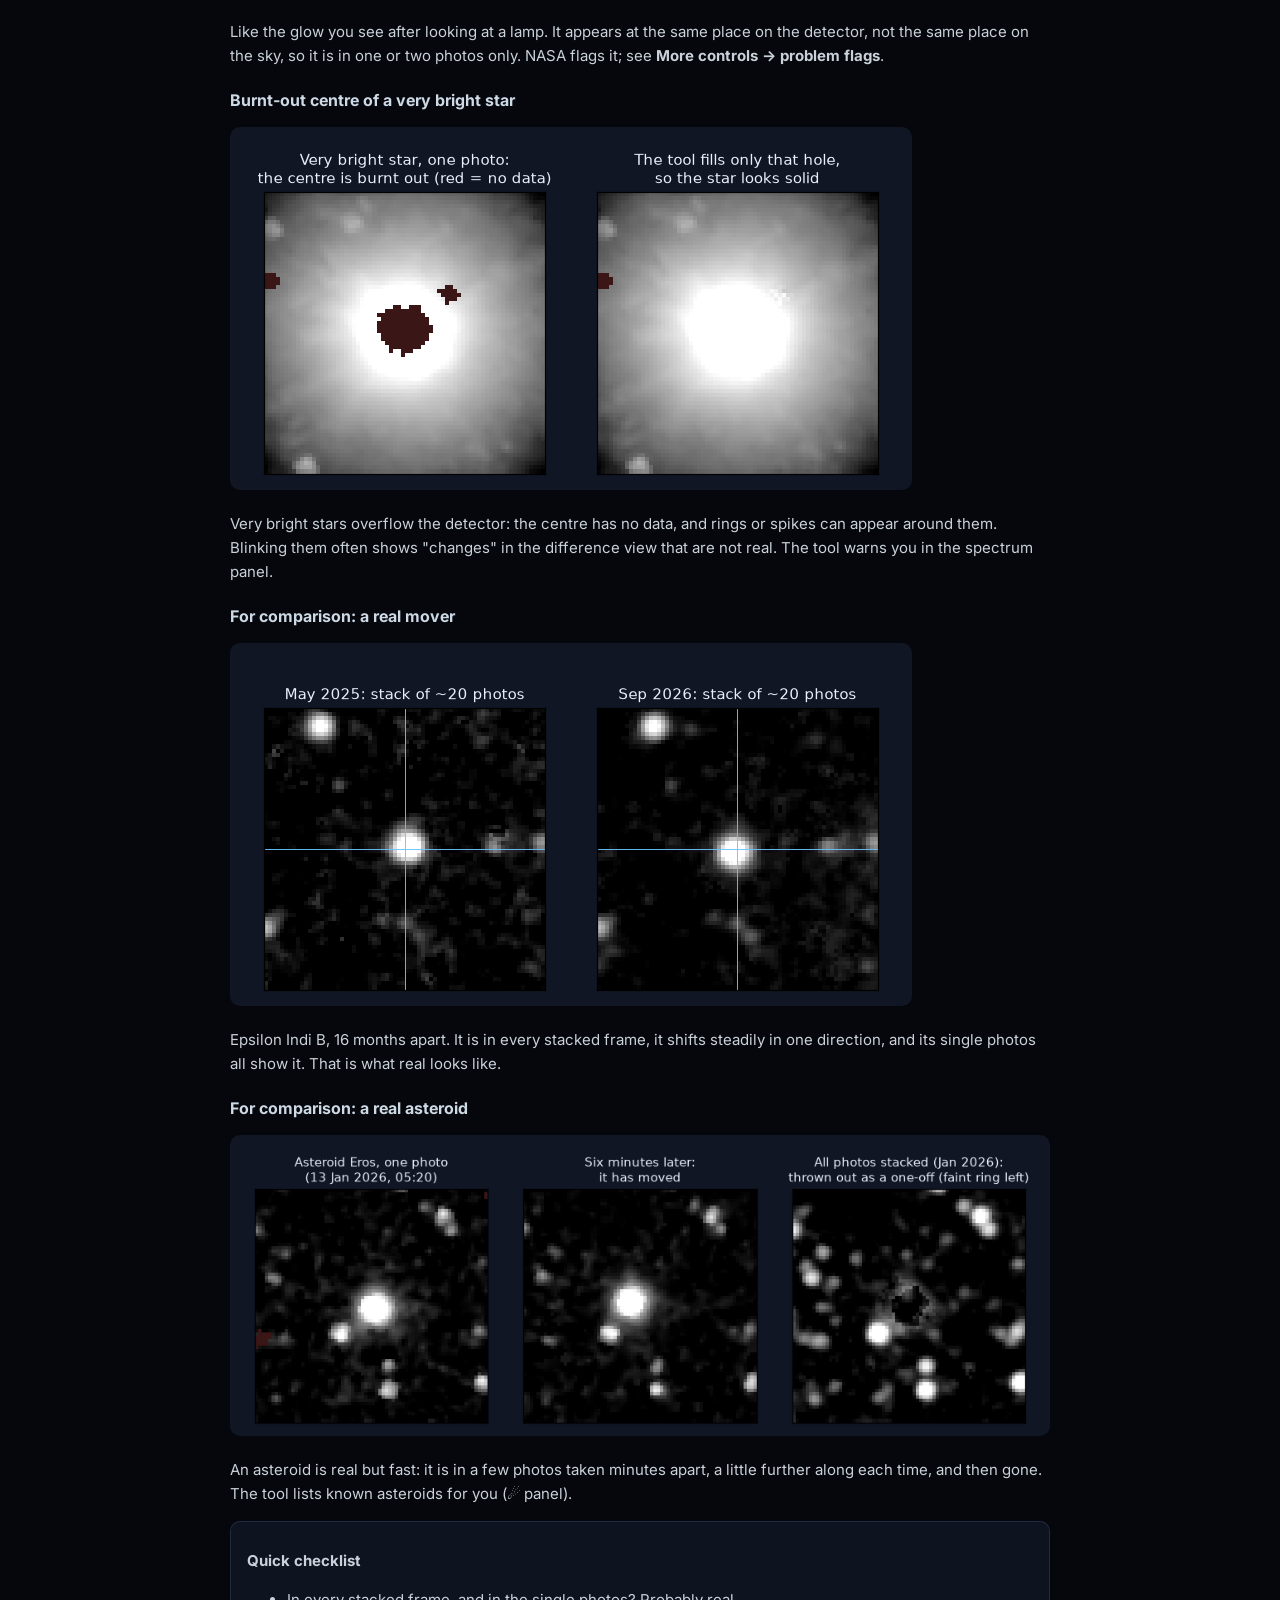
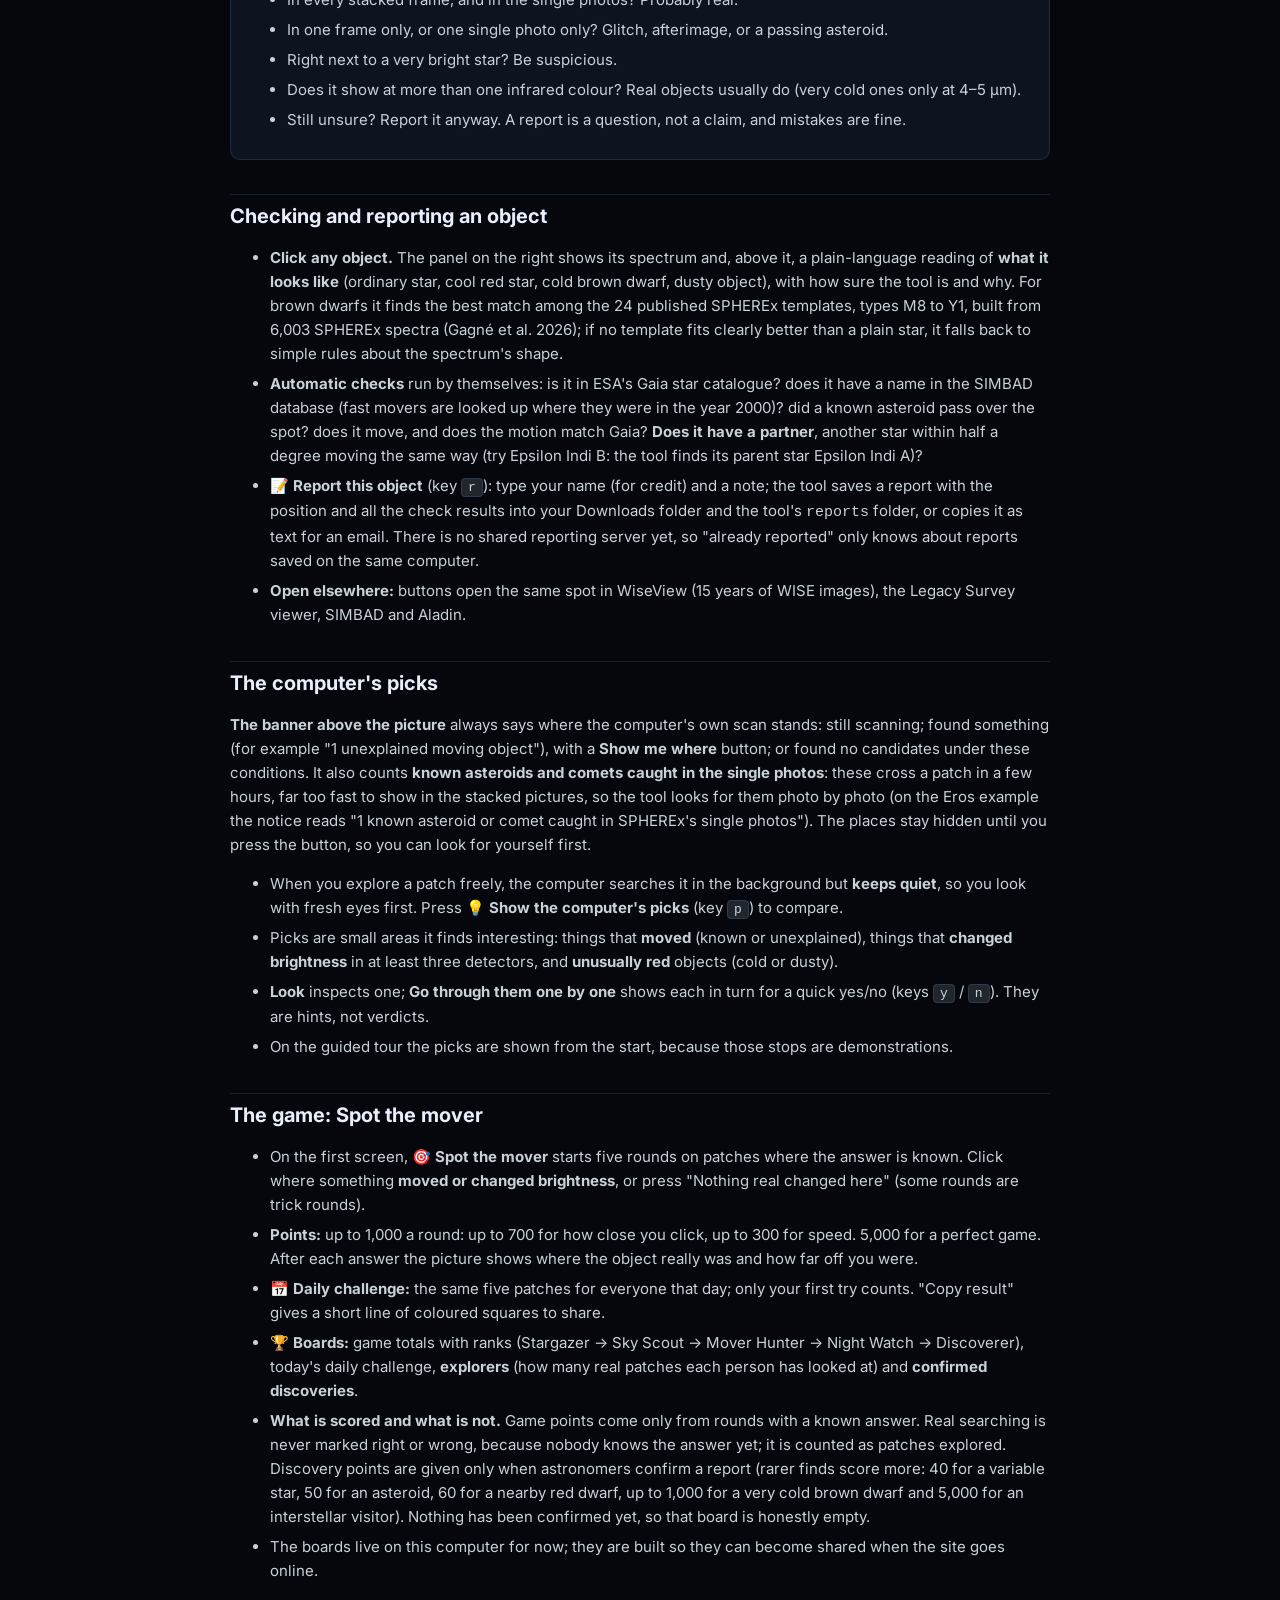
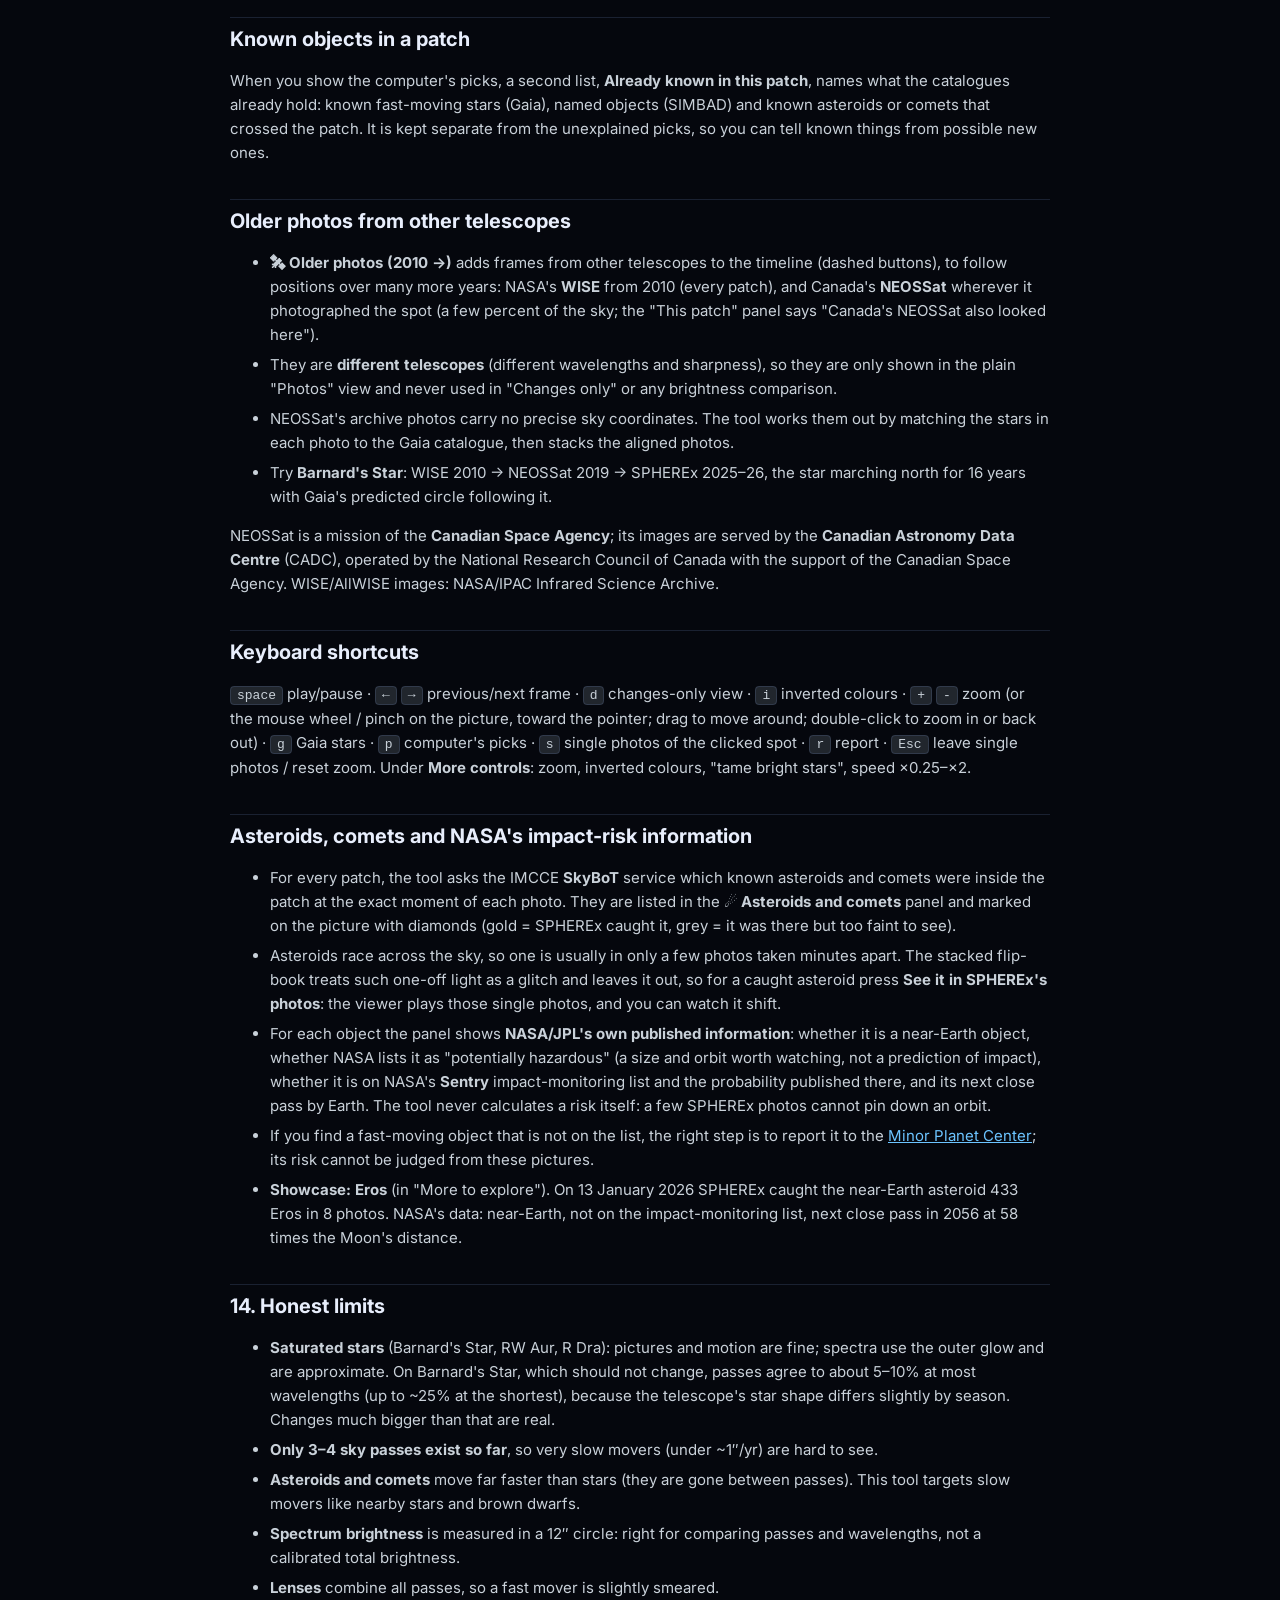
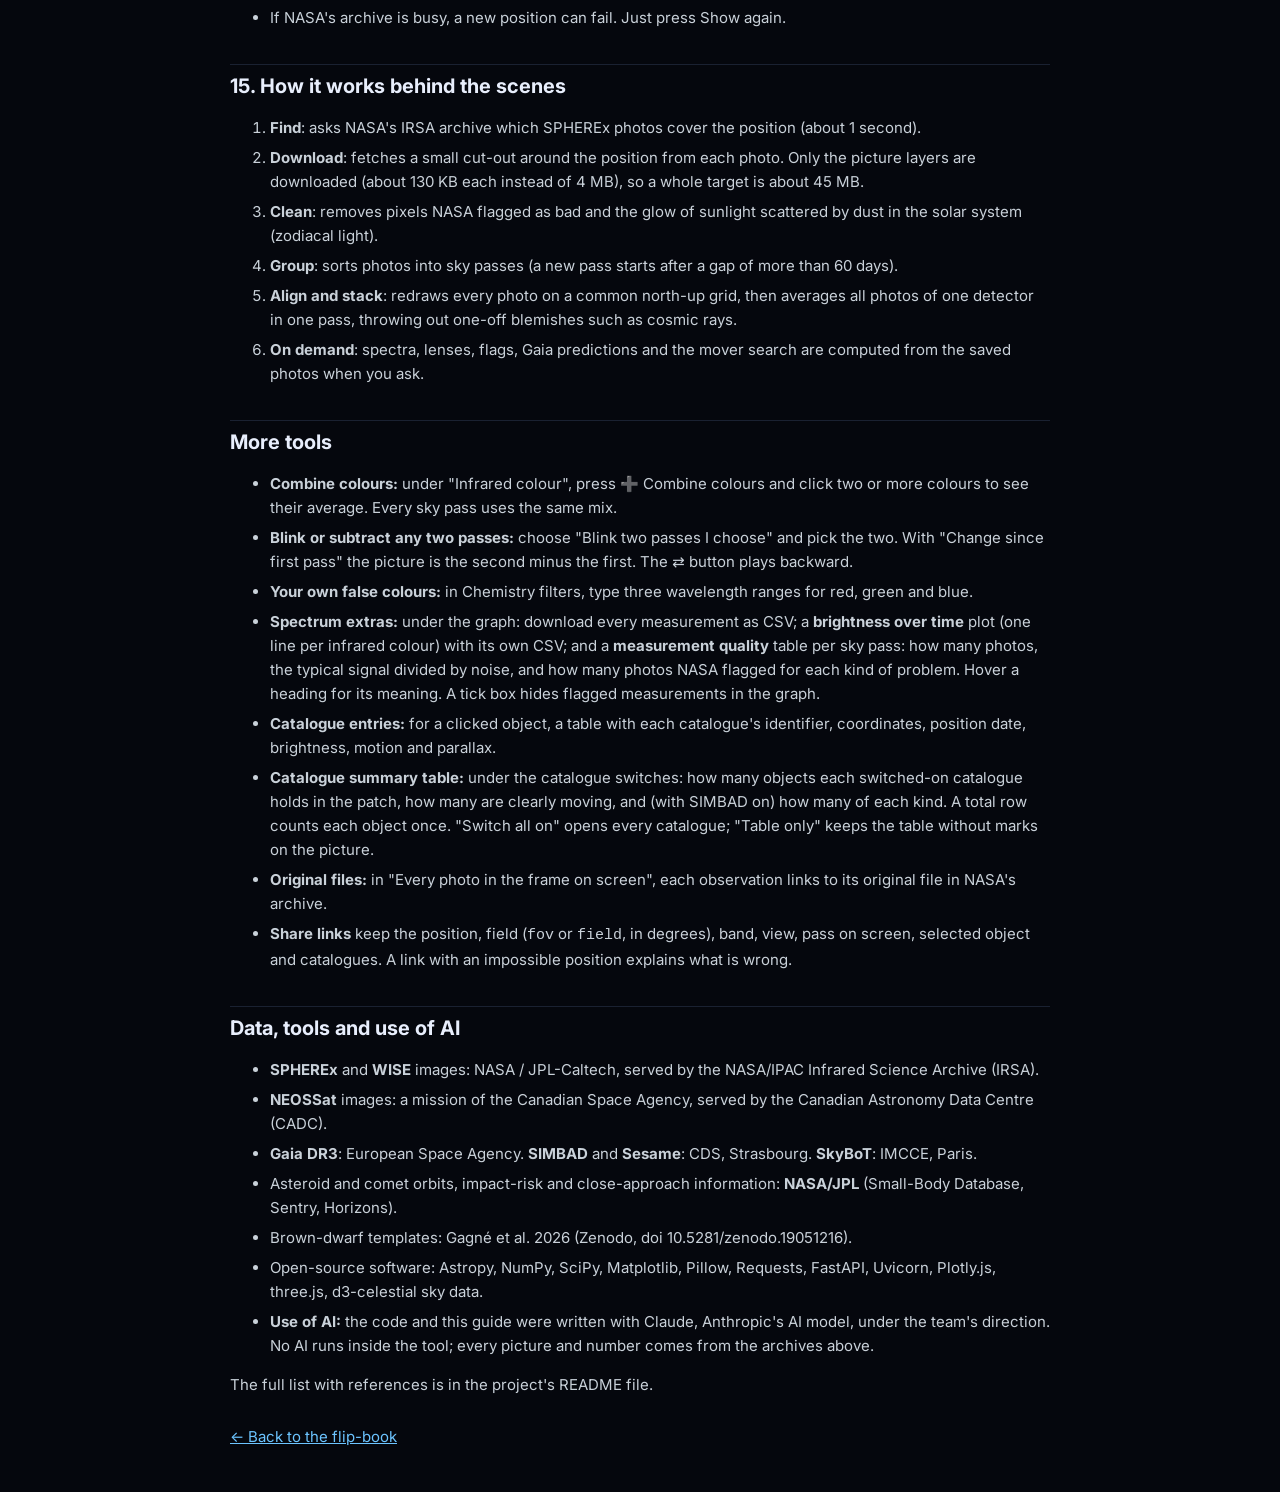
==== commit 681482db: "Revert "Export menu (FITS/PNG for pictures, CSV/JSON for tables), side-by-side view, significant-cha" ====
--- a/web/guide.html
+++ b/web/guide.html
@@ -471,8 +471,6 @@
     <li><b>Catalogue entries:</b> for a clicked object, a table with each catalogue's identifier, coordinates, position date, brightness, motion and parallax.</li>
     <li><b>Catalogue summary table:</b> under the catalogue switches: how many objects each switched-on catalogue holds in the patch, how many are clearly moving, and (with SIMBAD on) how many of each kind. A total row counts each object once. "Switch all on" opens every catalogue; "Table only" keeps the table without marks on the picture.</li>
     <li><b>Original files:</b> in "Every photo in the frame on screen", each observation links to its original file in NASA's archive.</li>
-    <li><b>Export data:</b> next to "Copy share link". Choose what to export; the first format offered is the natural one for that kind of data, and you can pick another. The picture on screen (photo, difference or stack) is saved as <b>FITS</b> with the sky coordinates in its header (or PNG). The spectrum, brightness over time, catalogue objects, the computer's candidates, the tool's own detections and the list of photos are saved as <b>CSV</b> (or JSON).</li>
-    <li><b>▥ Side by side</b> shows all passes next to each other at the same scale. <b>✦ Significant changes</b> outlines, in the difference views, every pixel that changed by more than 5 times the noise (very bright stars can leave such residues too). <b>▫ SPHEREx detections</b> marks every point of light the tool itself detected, to compare with the catalogue rings.</li>
     <li><b>Share links</b> keep the position, field (<code>fov</code> or <code>field</code>, in degrees), band, view, pass on screen, selected object and catalogues. A link with an impossible position explains what is wrong.</li>
   </ul>
 
--- a/web/style.css
+++ b/web/style.css
@@ -301,11 +301,3 @@
 table.xtable th { color: #cdd9e5; font-weight: 600; cursor: help; }
 #revbtn.on { background: rgba(108,196,255,0.16); border-color: var(--accent); }
 #customlens input { background: rgba(0,0,0,0.3); color: inherit; border: 1px solid var(--line2); border-radius: 6px; padding: 2px 4px; }
-
-/* ---------- side by side, export ---------- */
-.sidebox { margin: 10px 0; }
-.siderow { display: flex; gap: 8px; overflow-x: auto; }
-.siderow figure { margin: 0; flex: 1 1 0; min-width: 180px; }
-.siderow img { width: 100%; border-radius: 10px; border: 1px solid var(--line2); display: block; }
-.siderow figcaption { font-size: 12.5px; color: #cdd9e5; text-align: center; padding: 4px 0; }
-#exportbox select { max-width: 260px; }
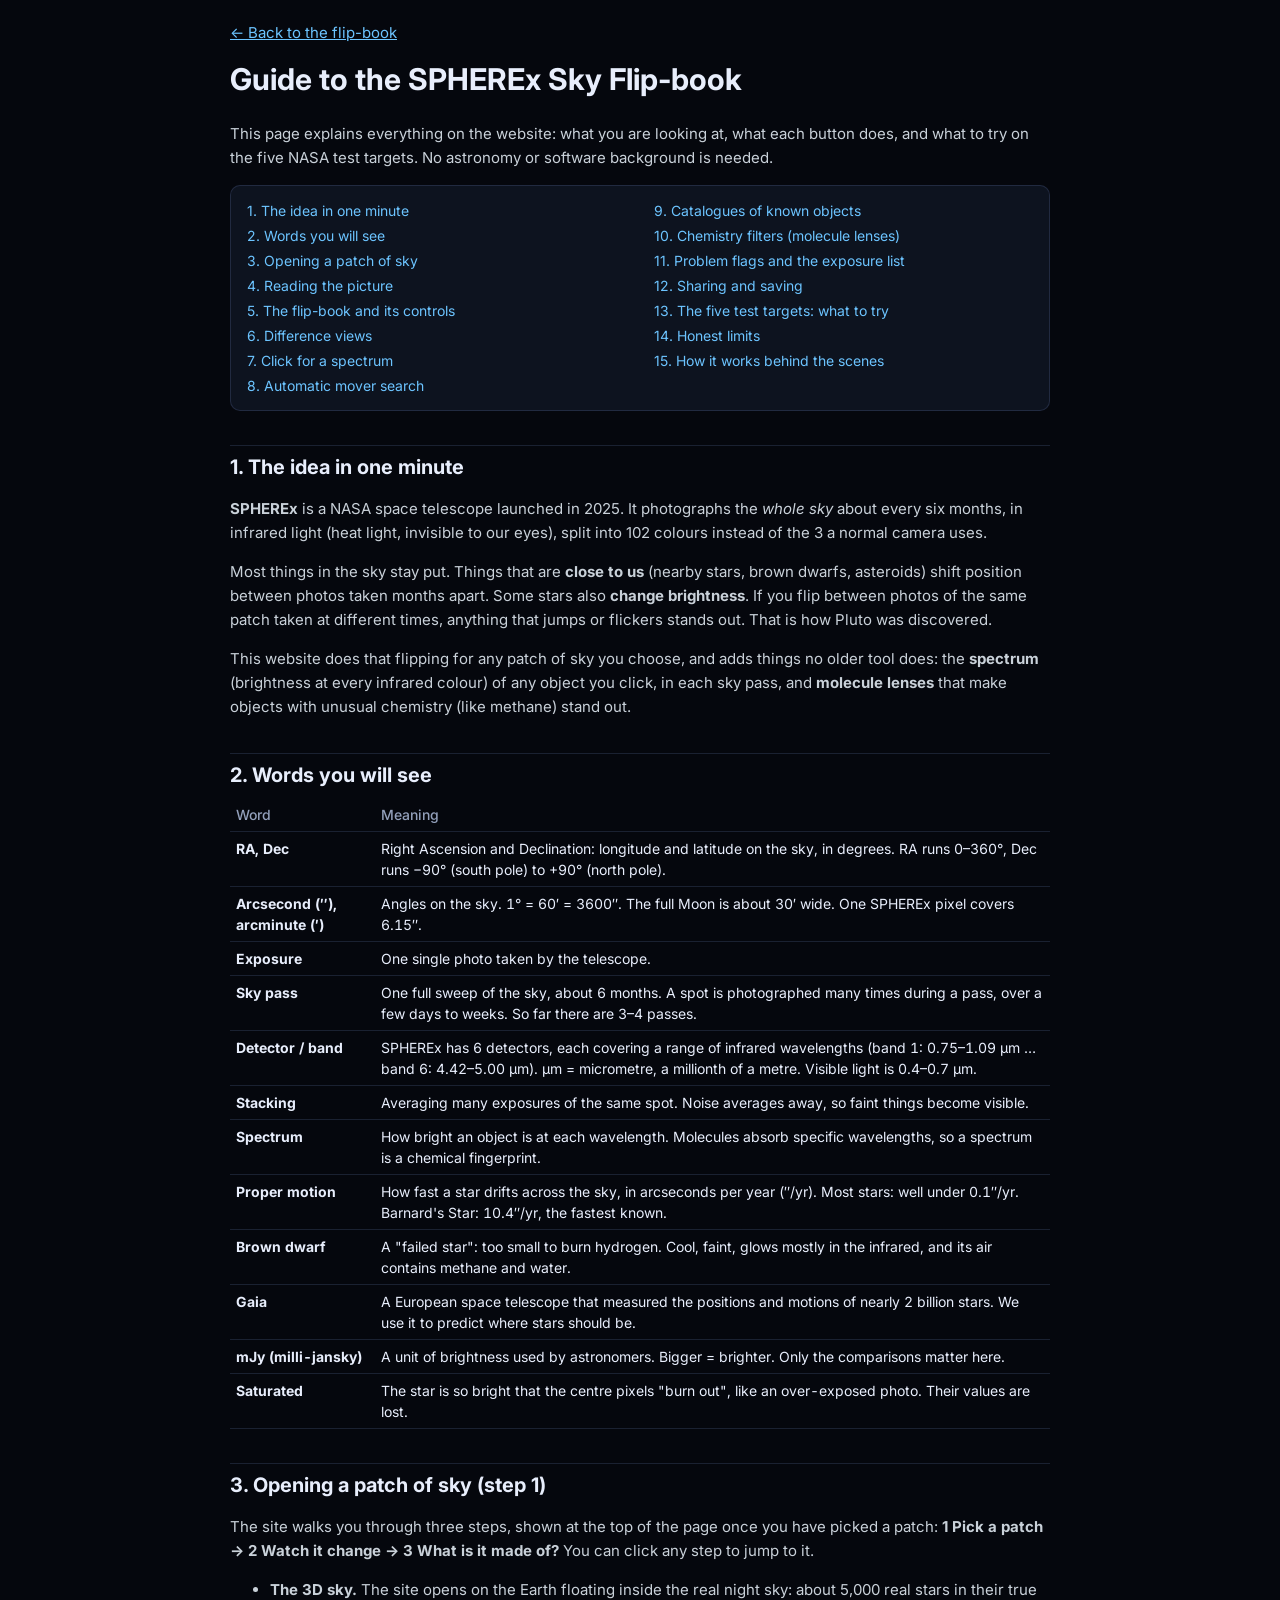
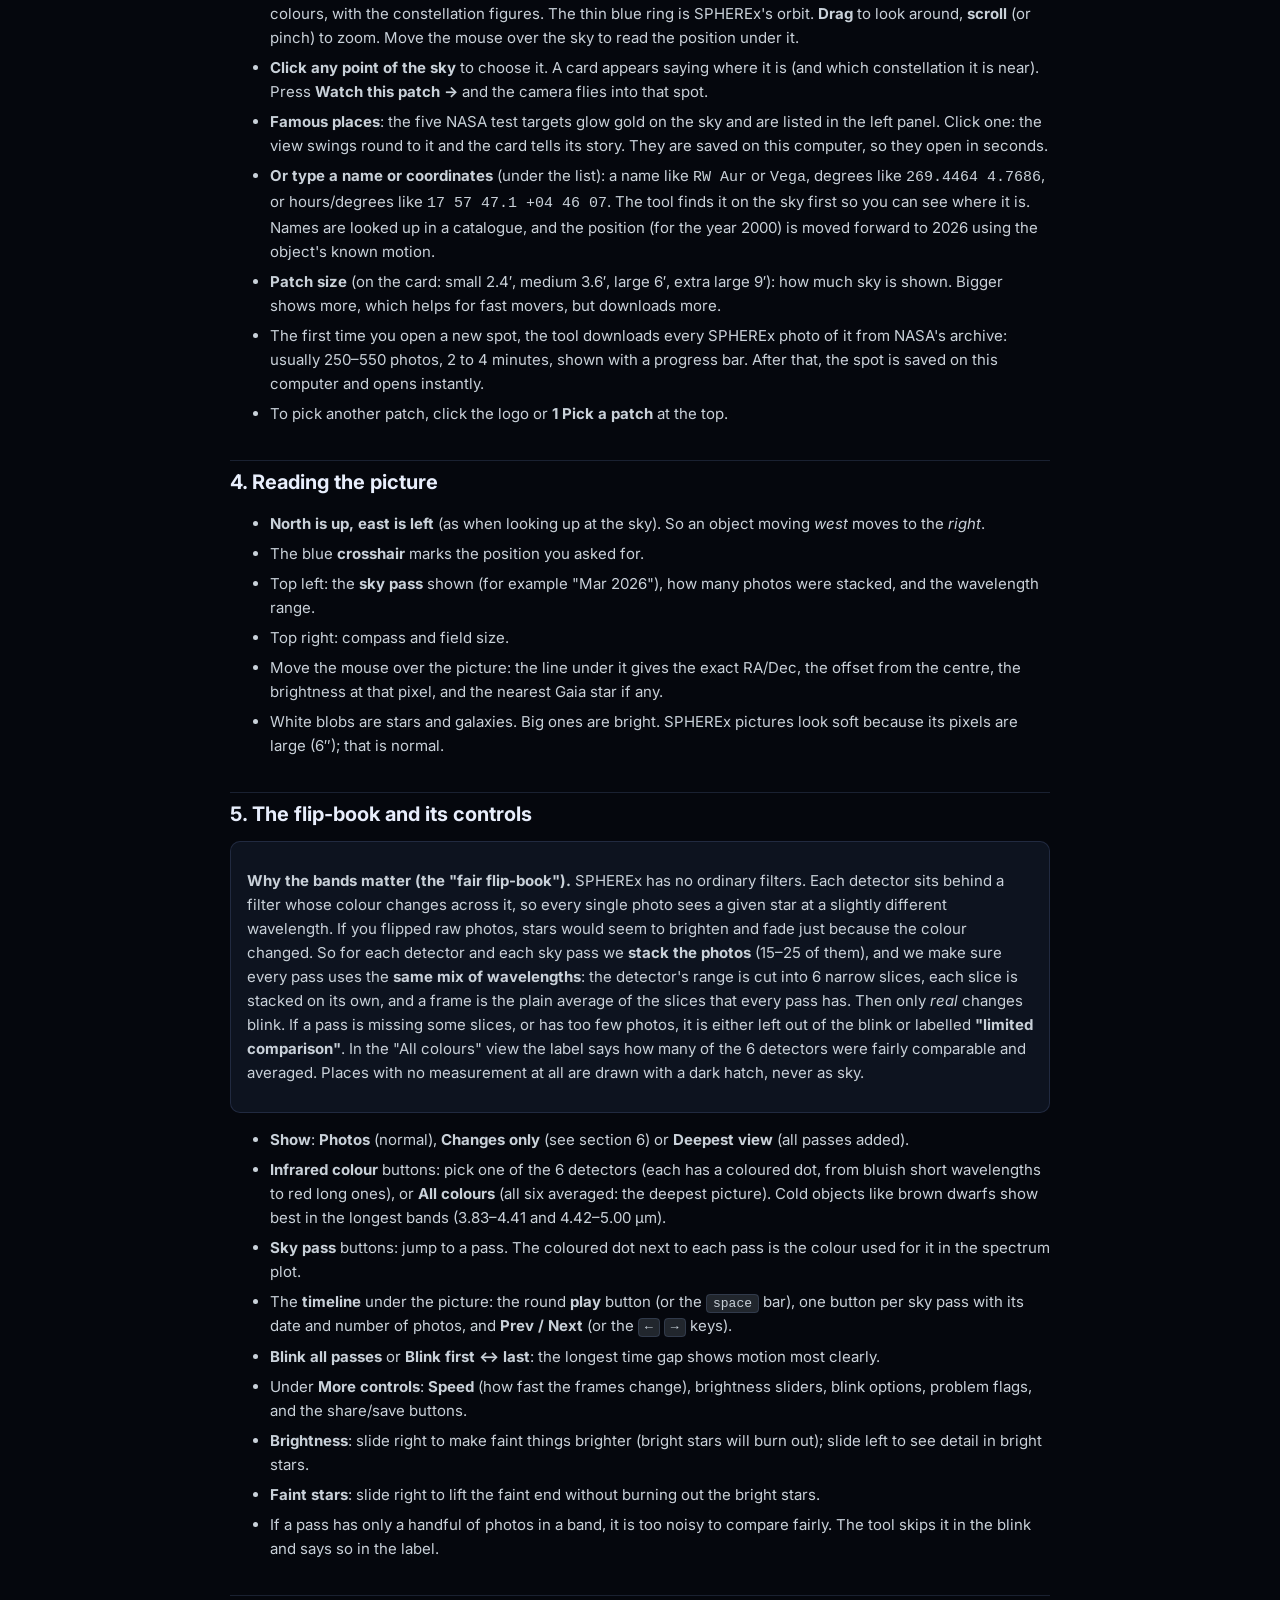
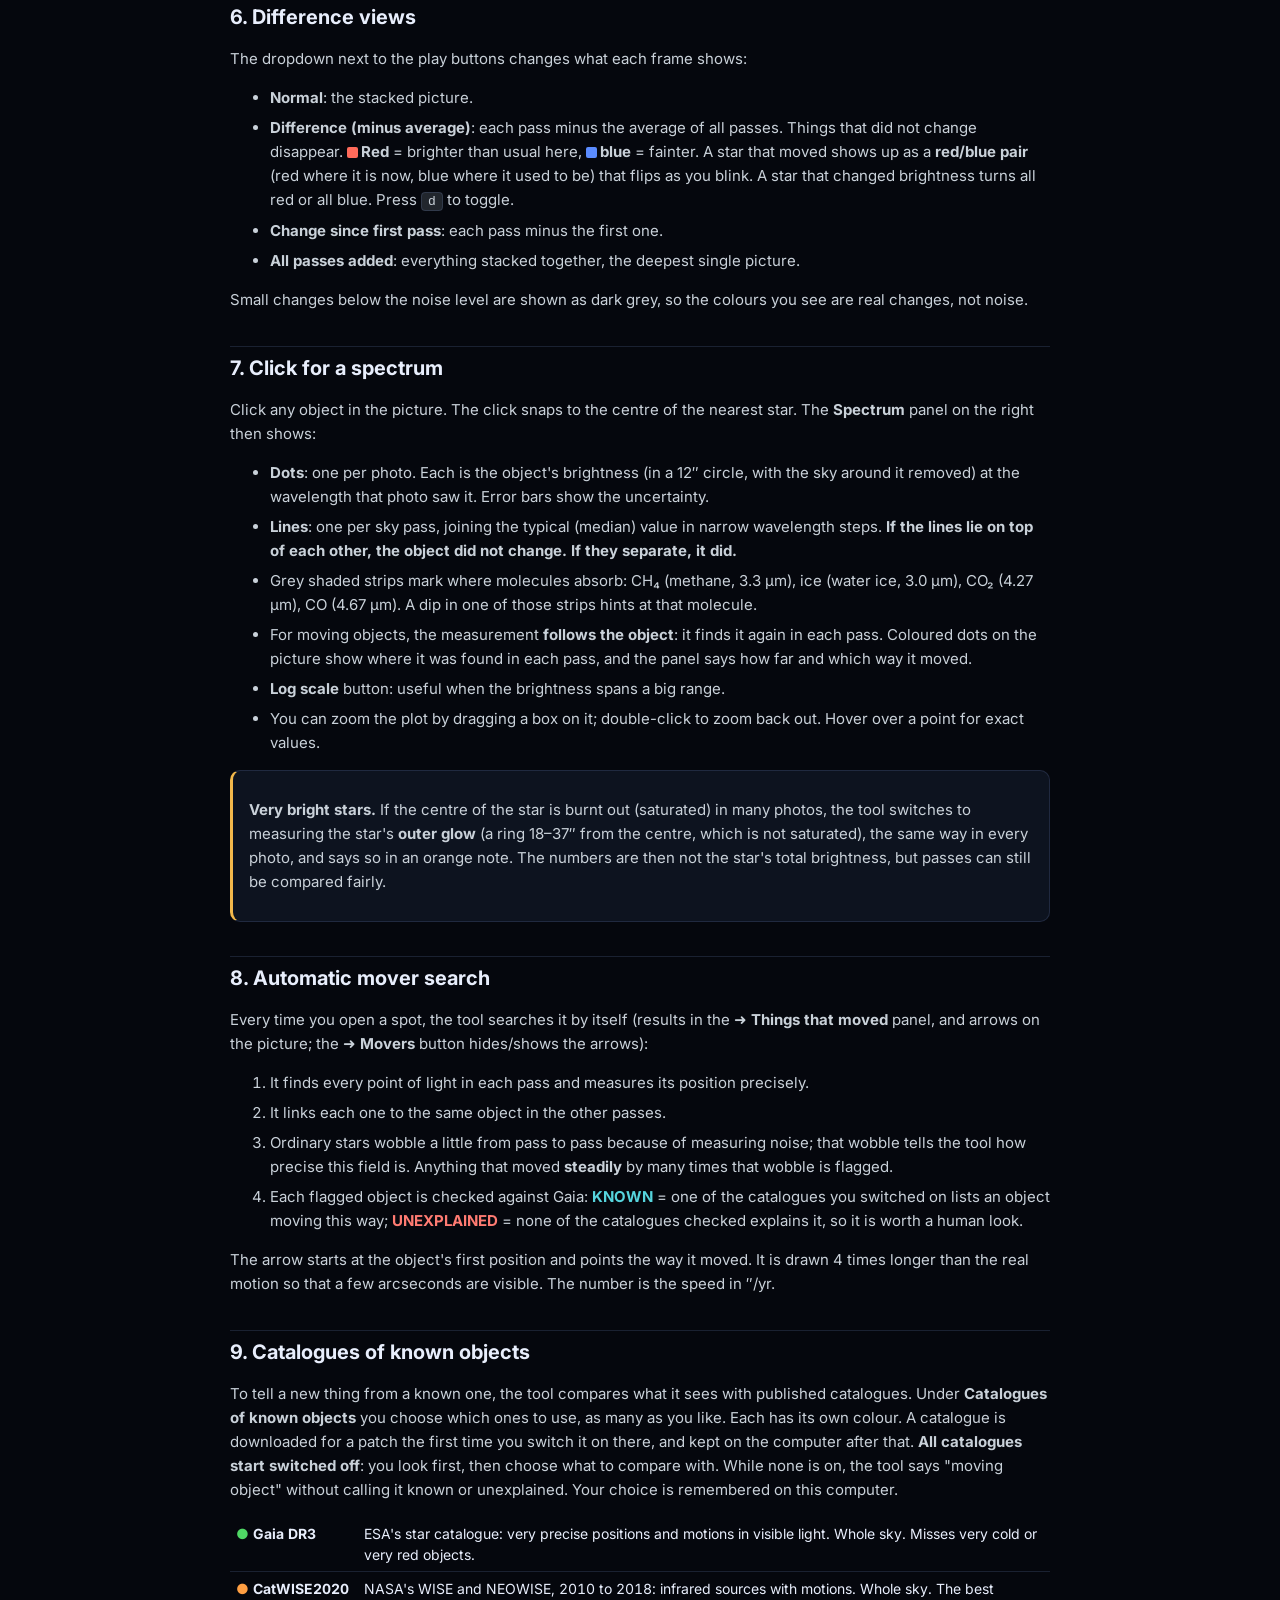
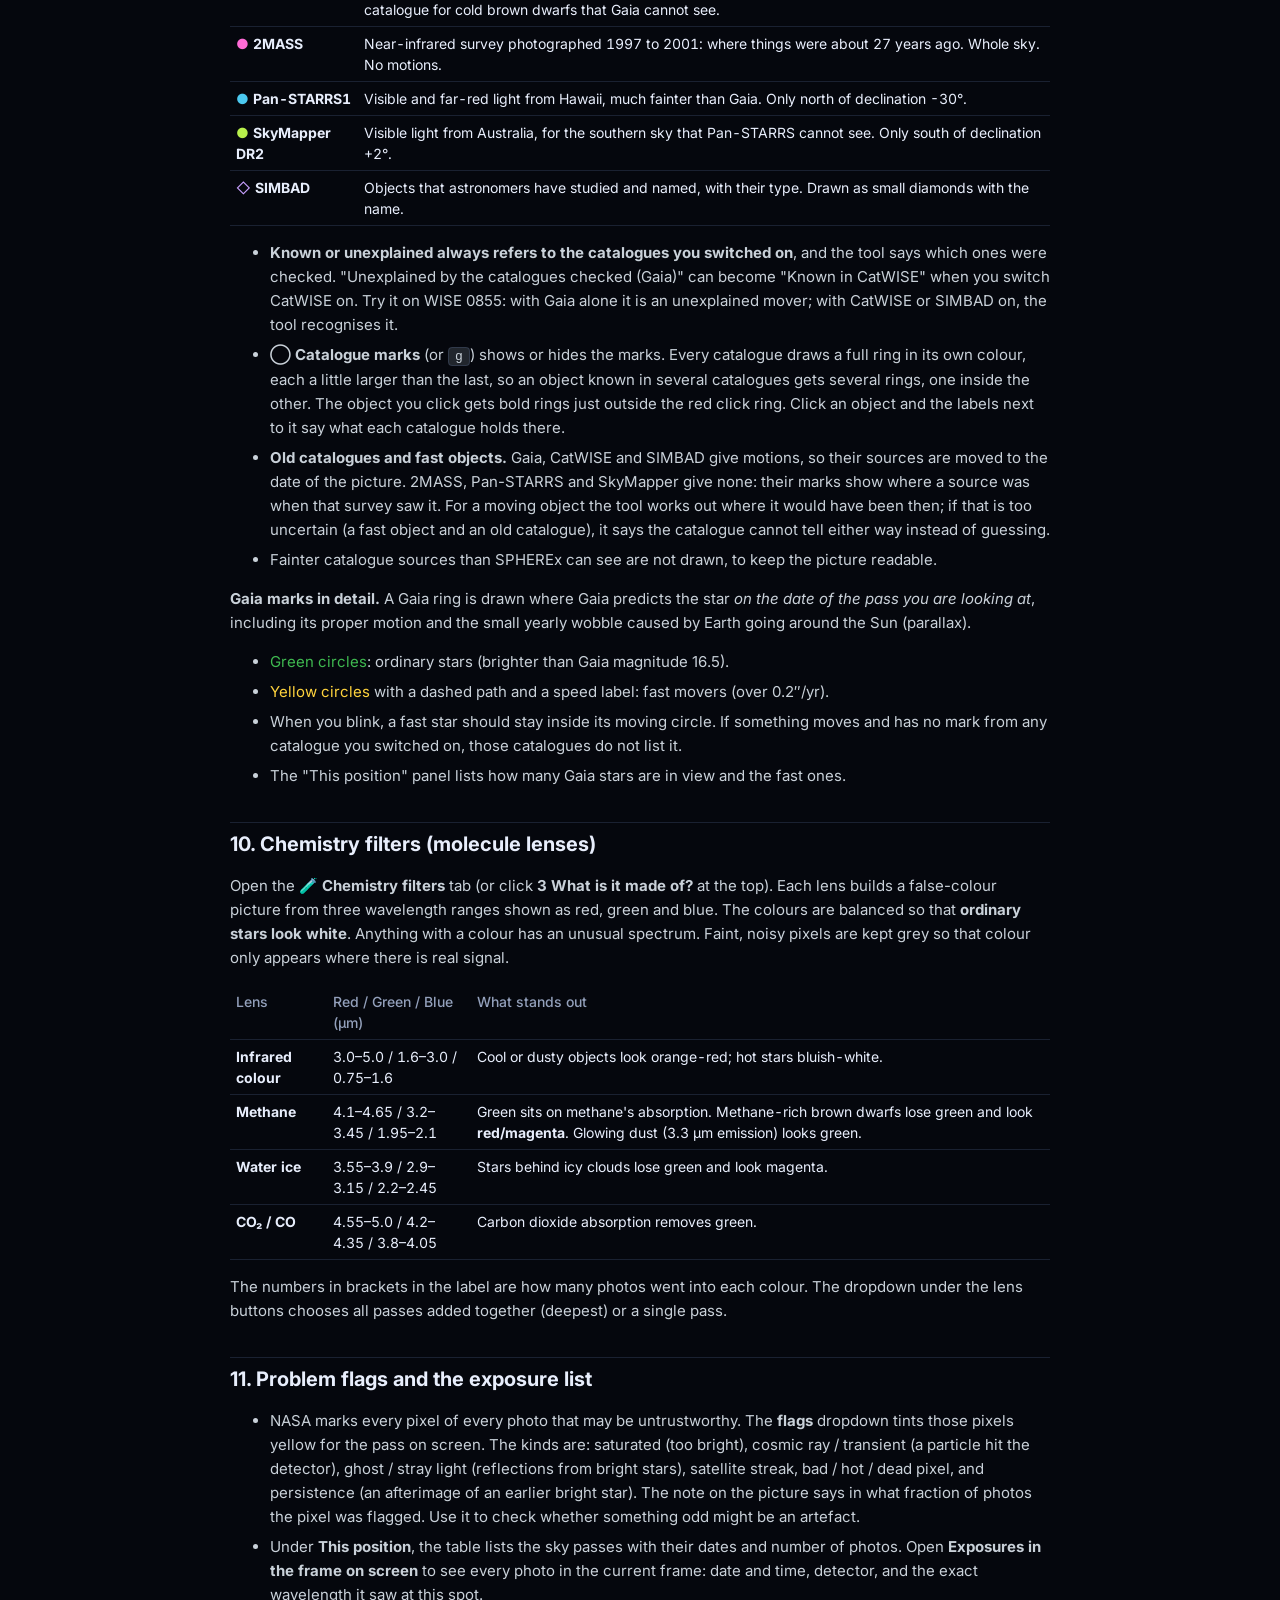
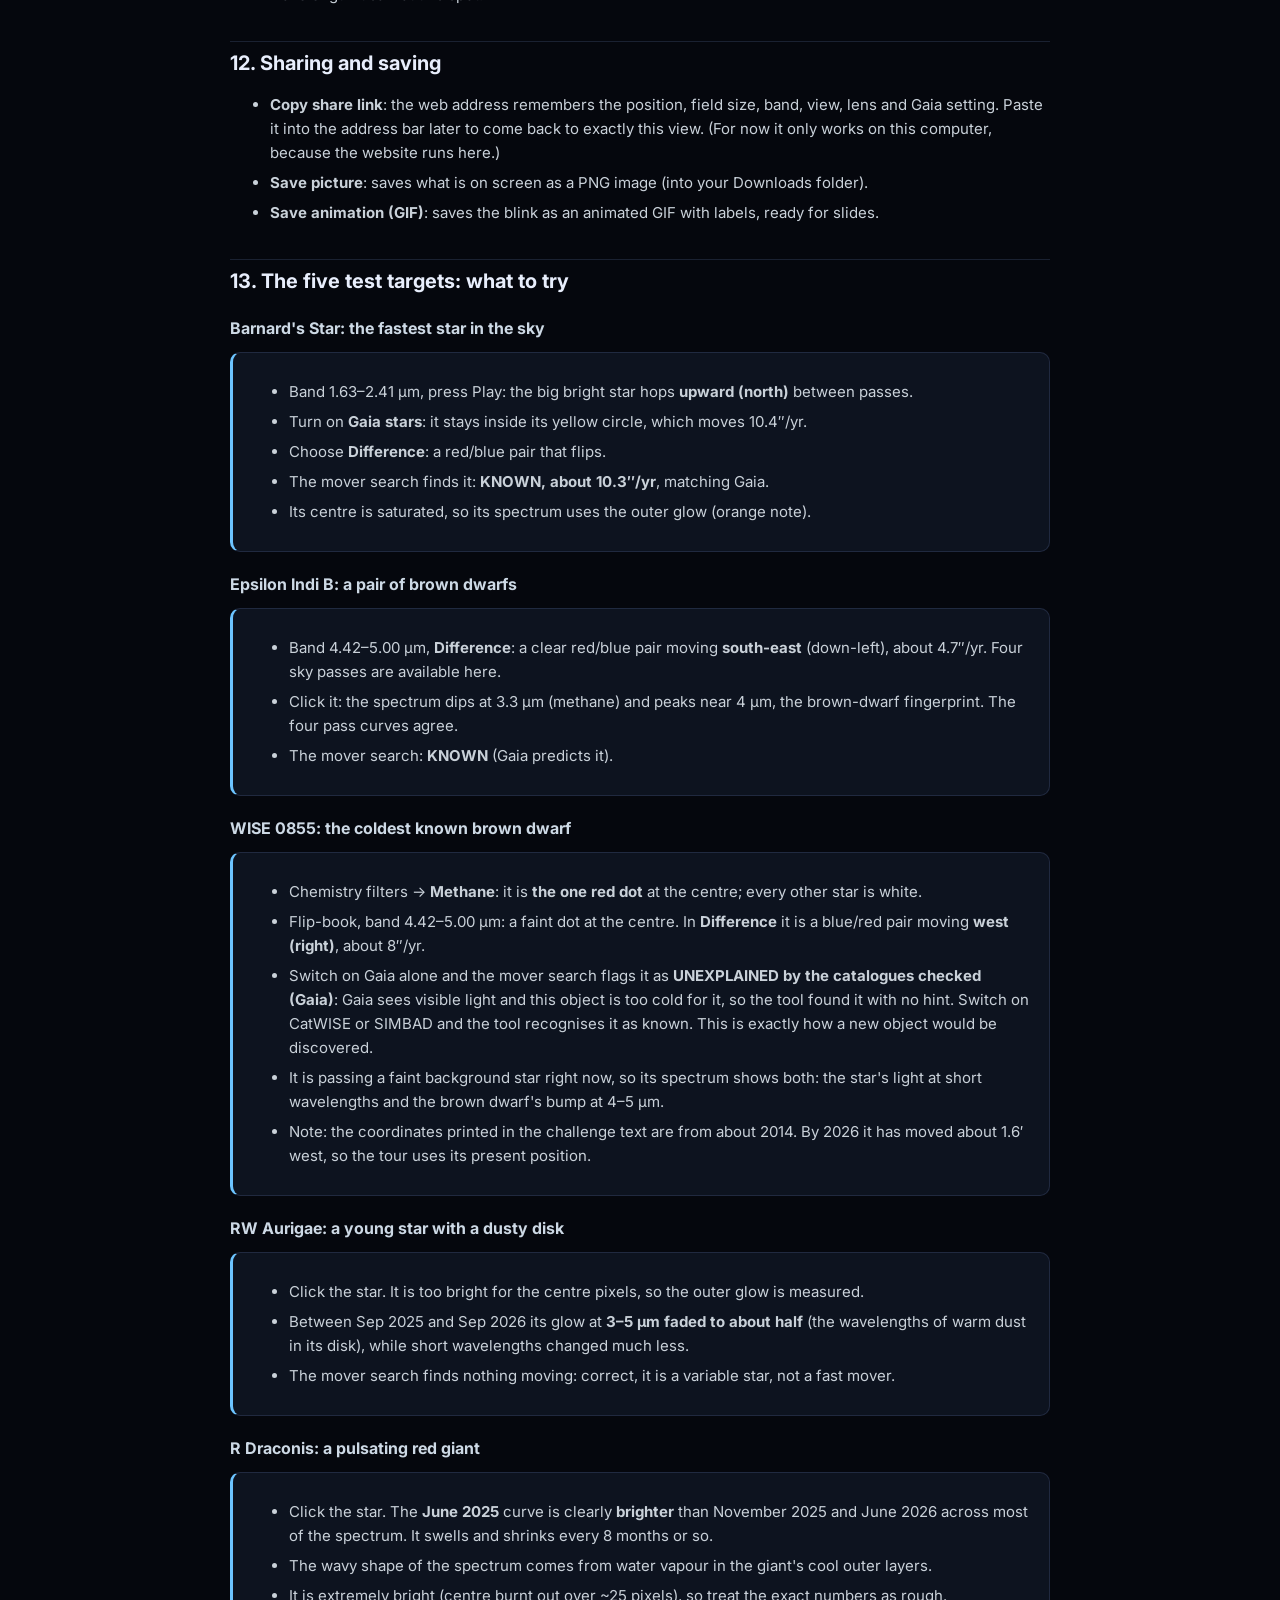
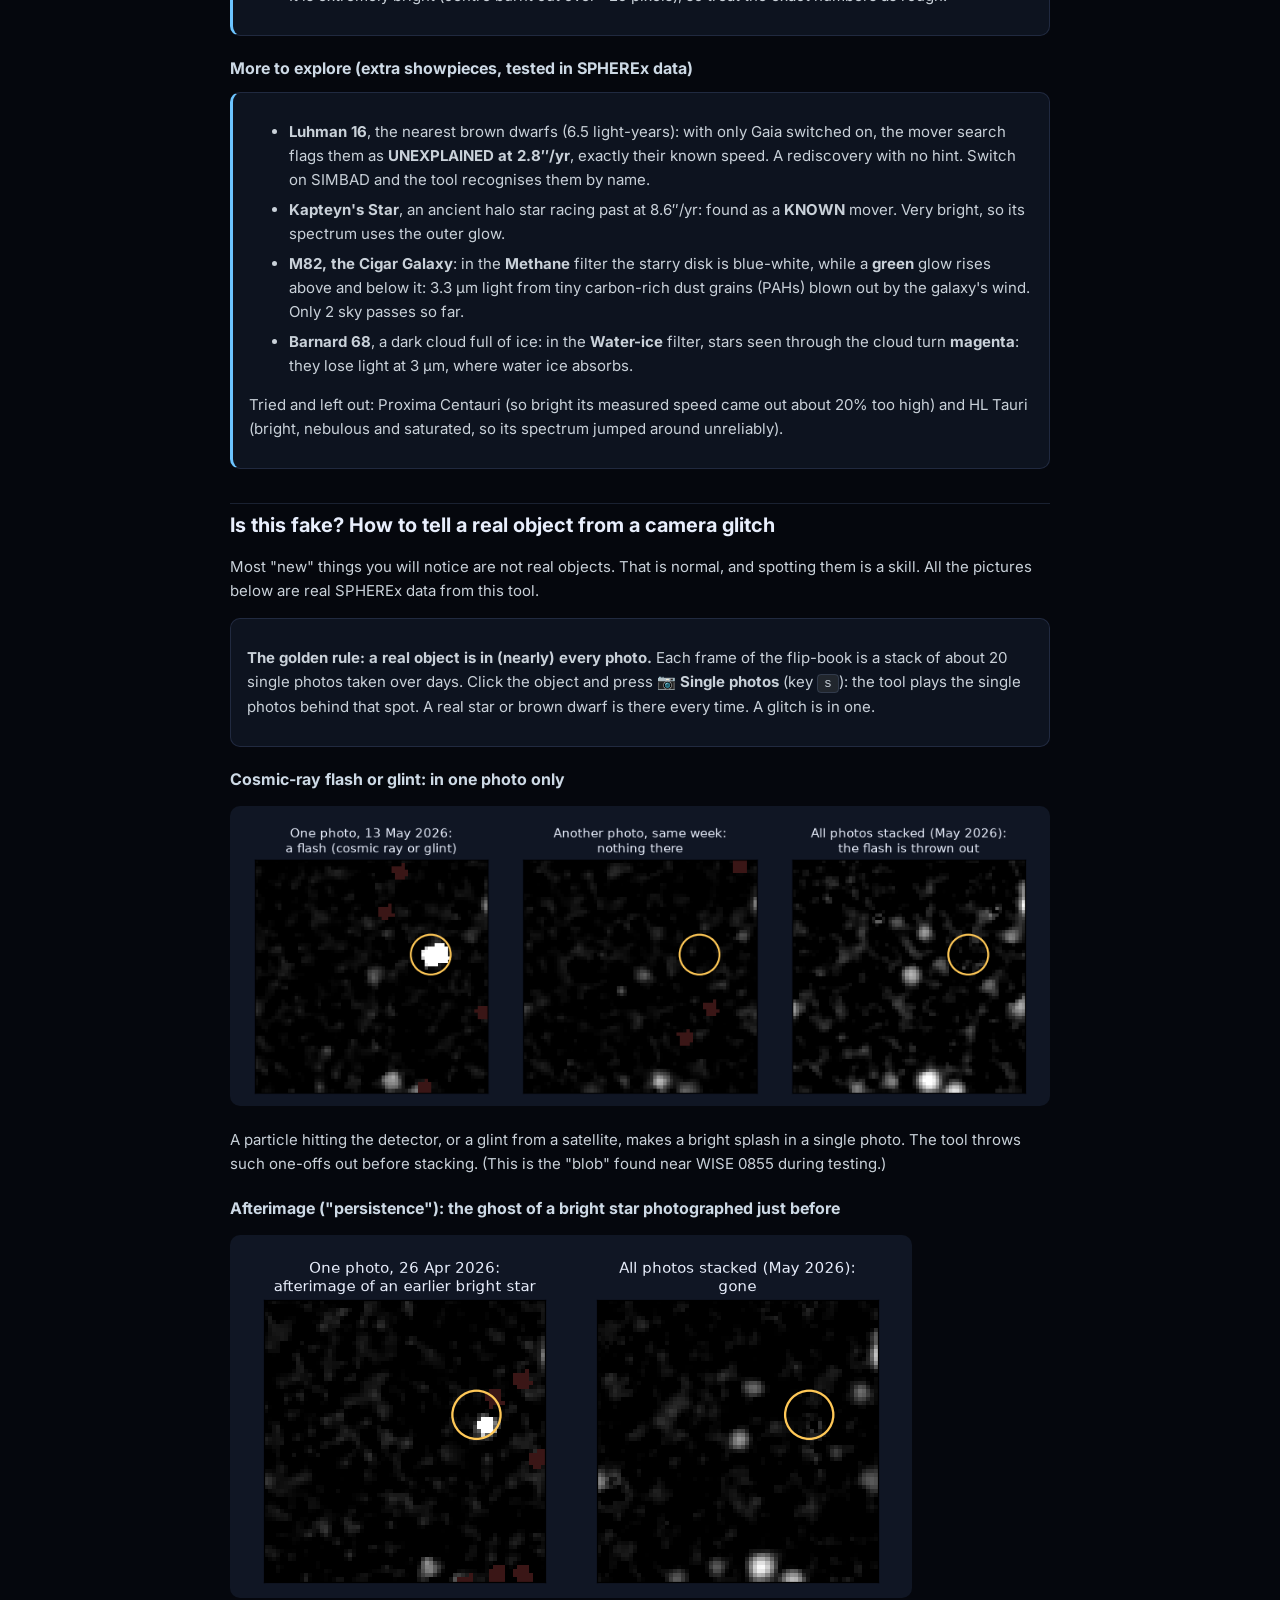
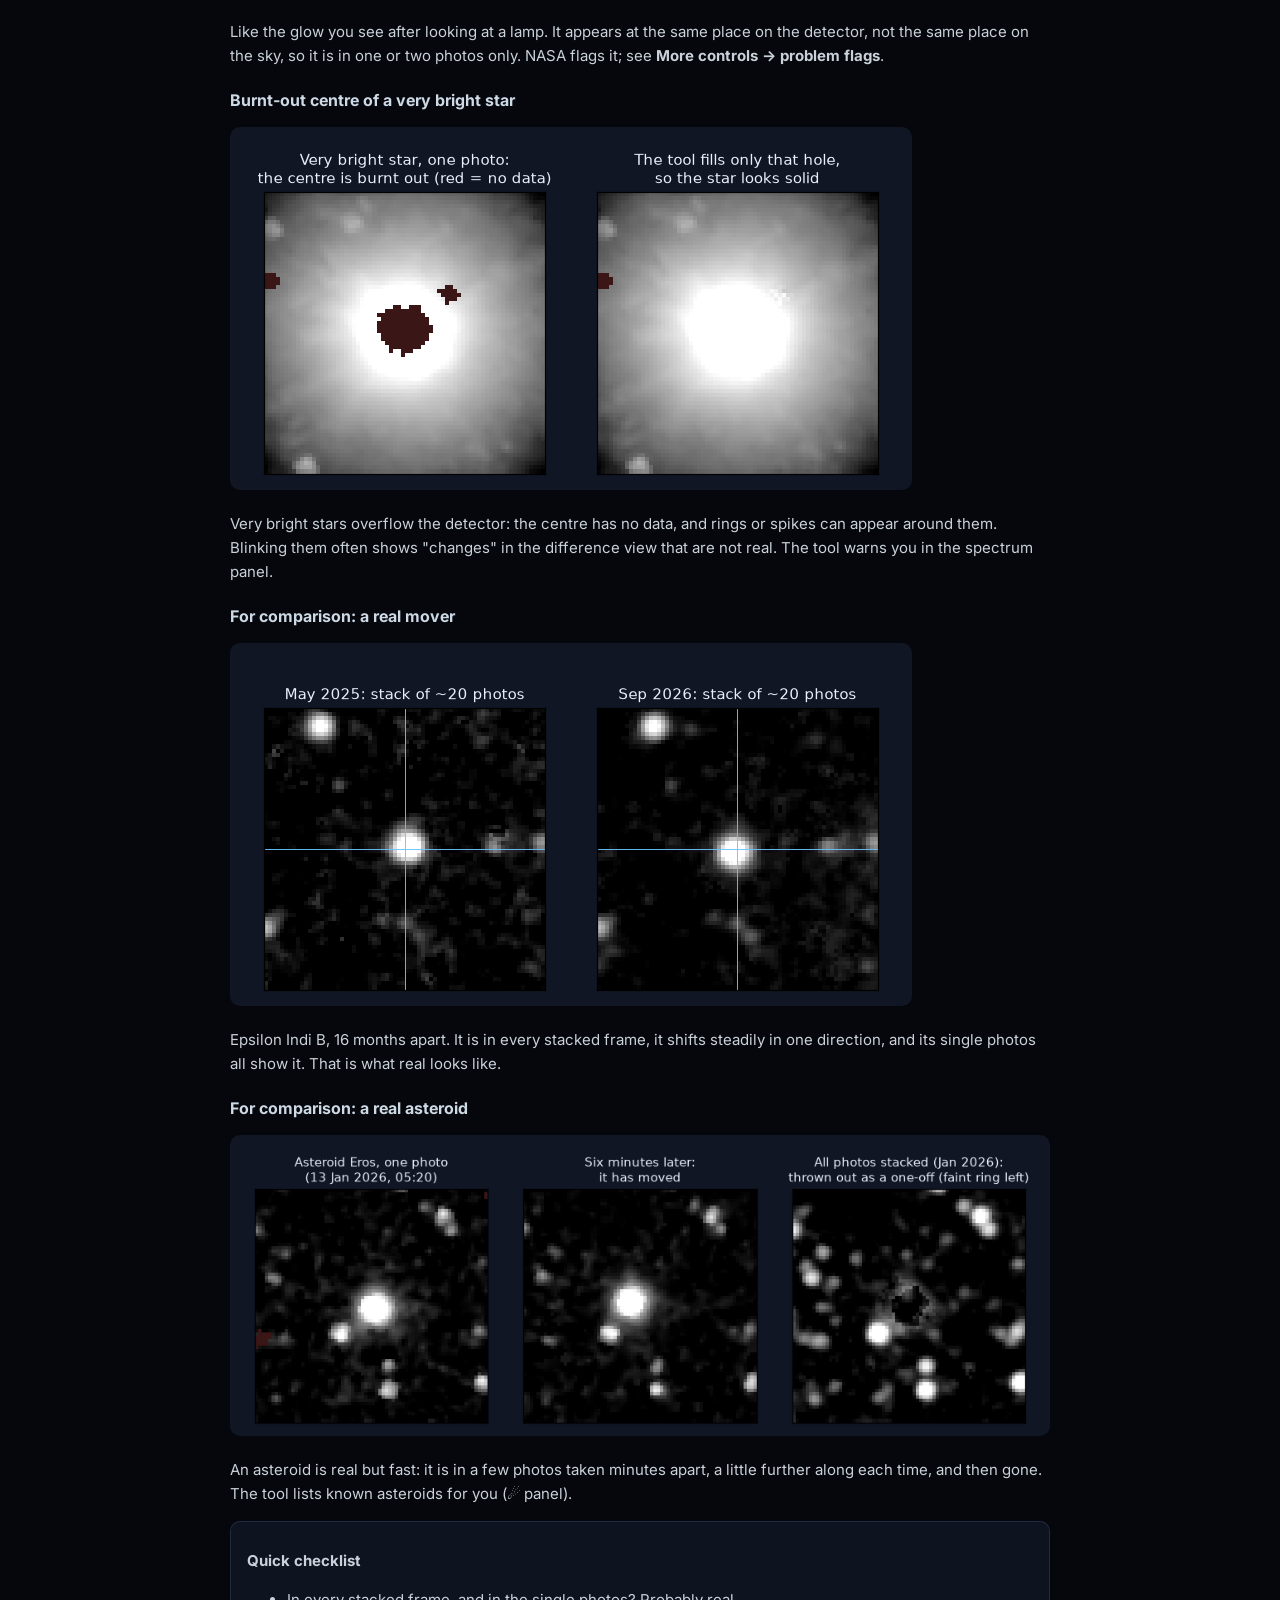
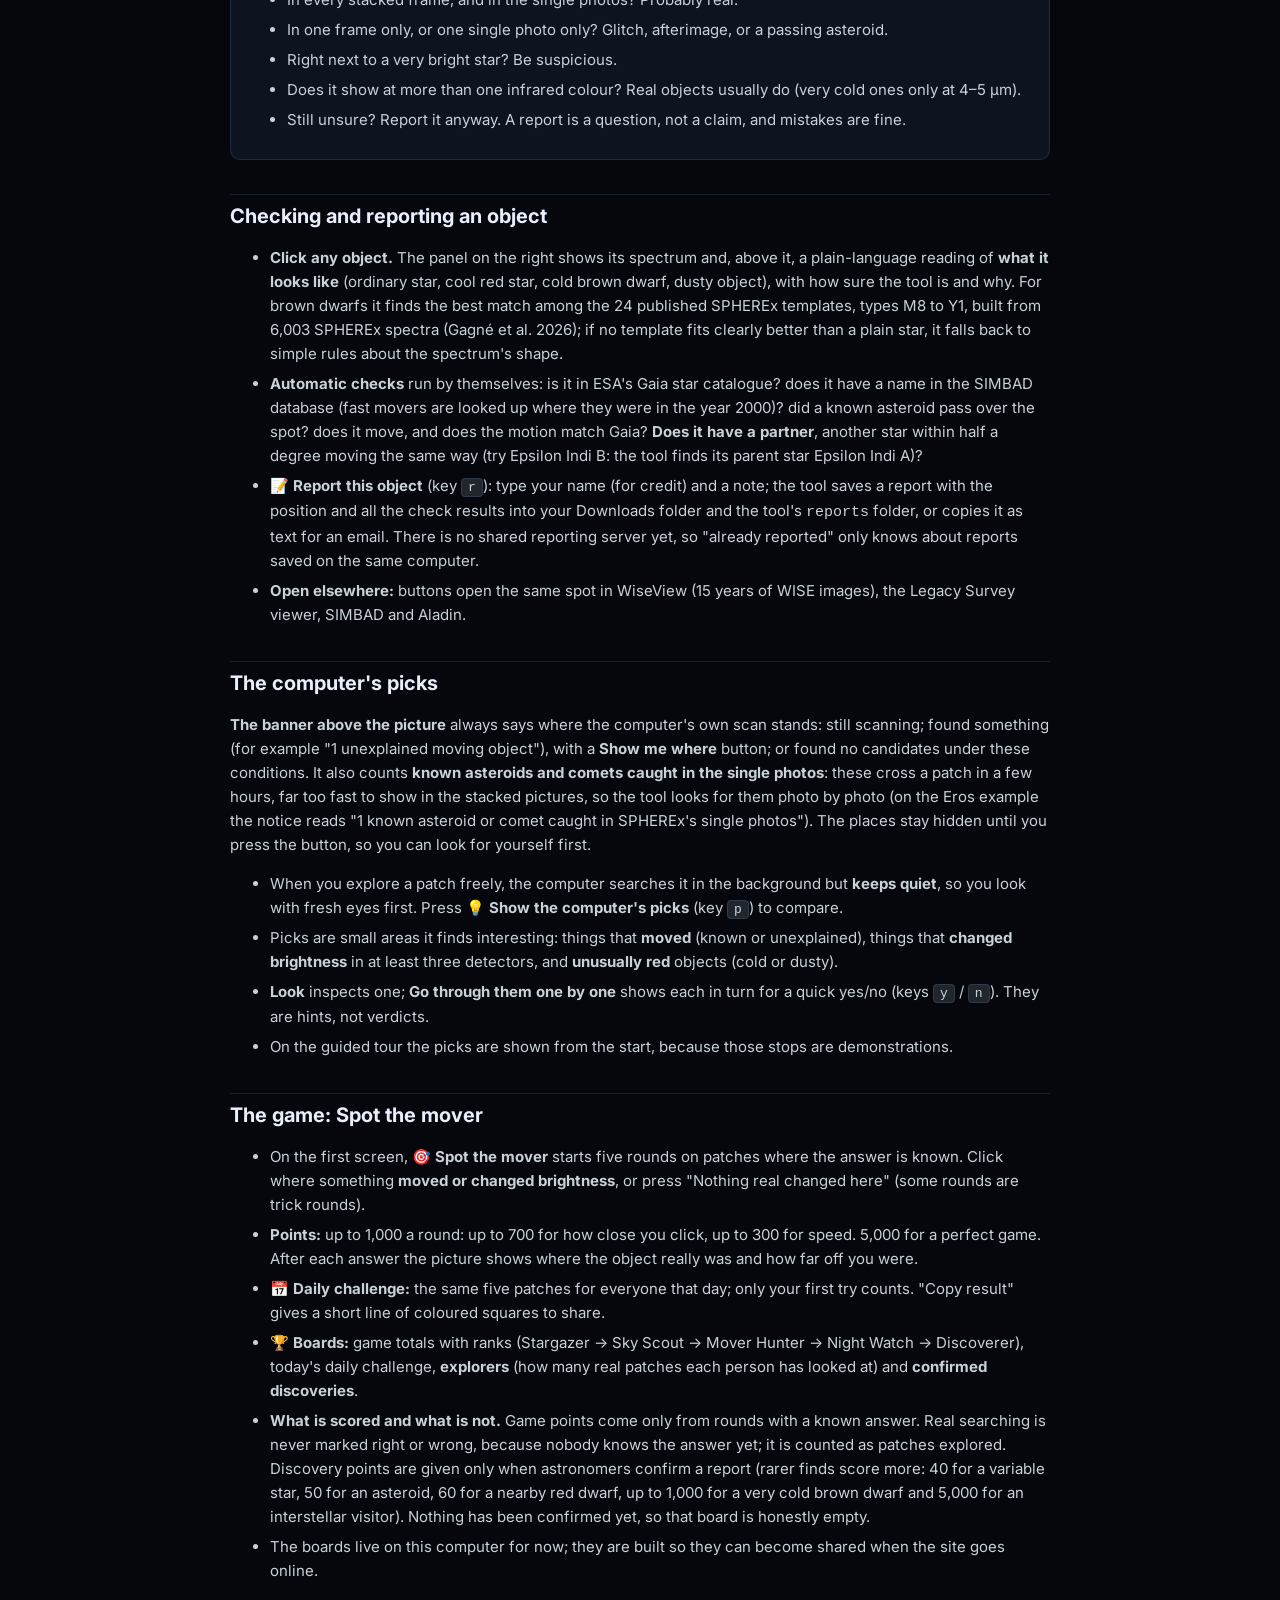
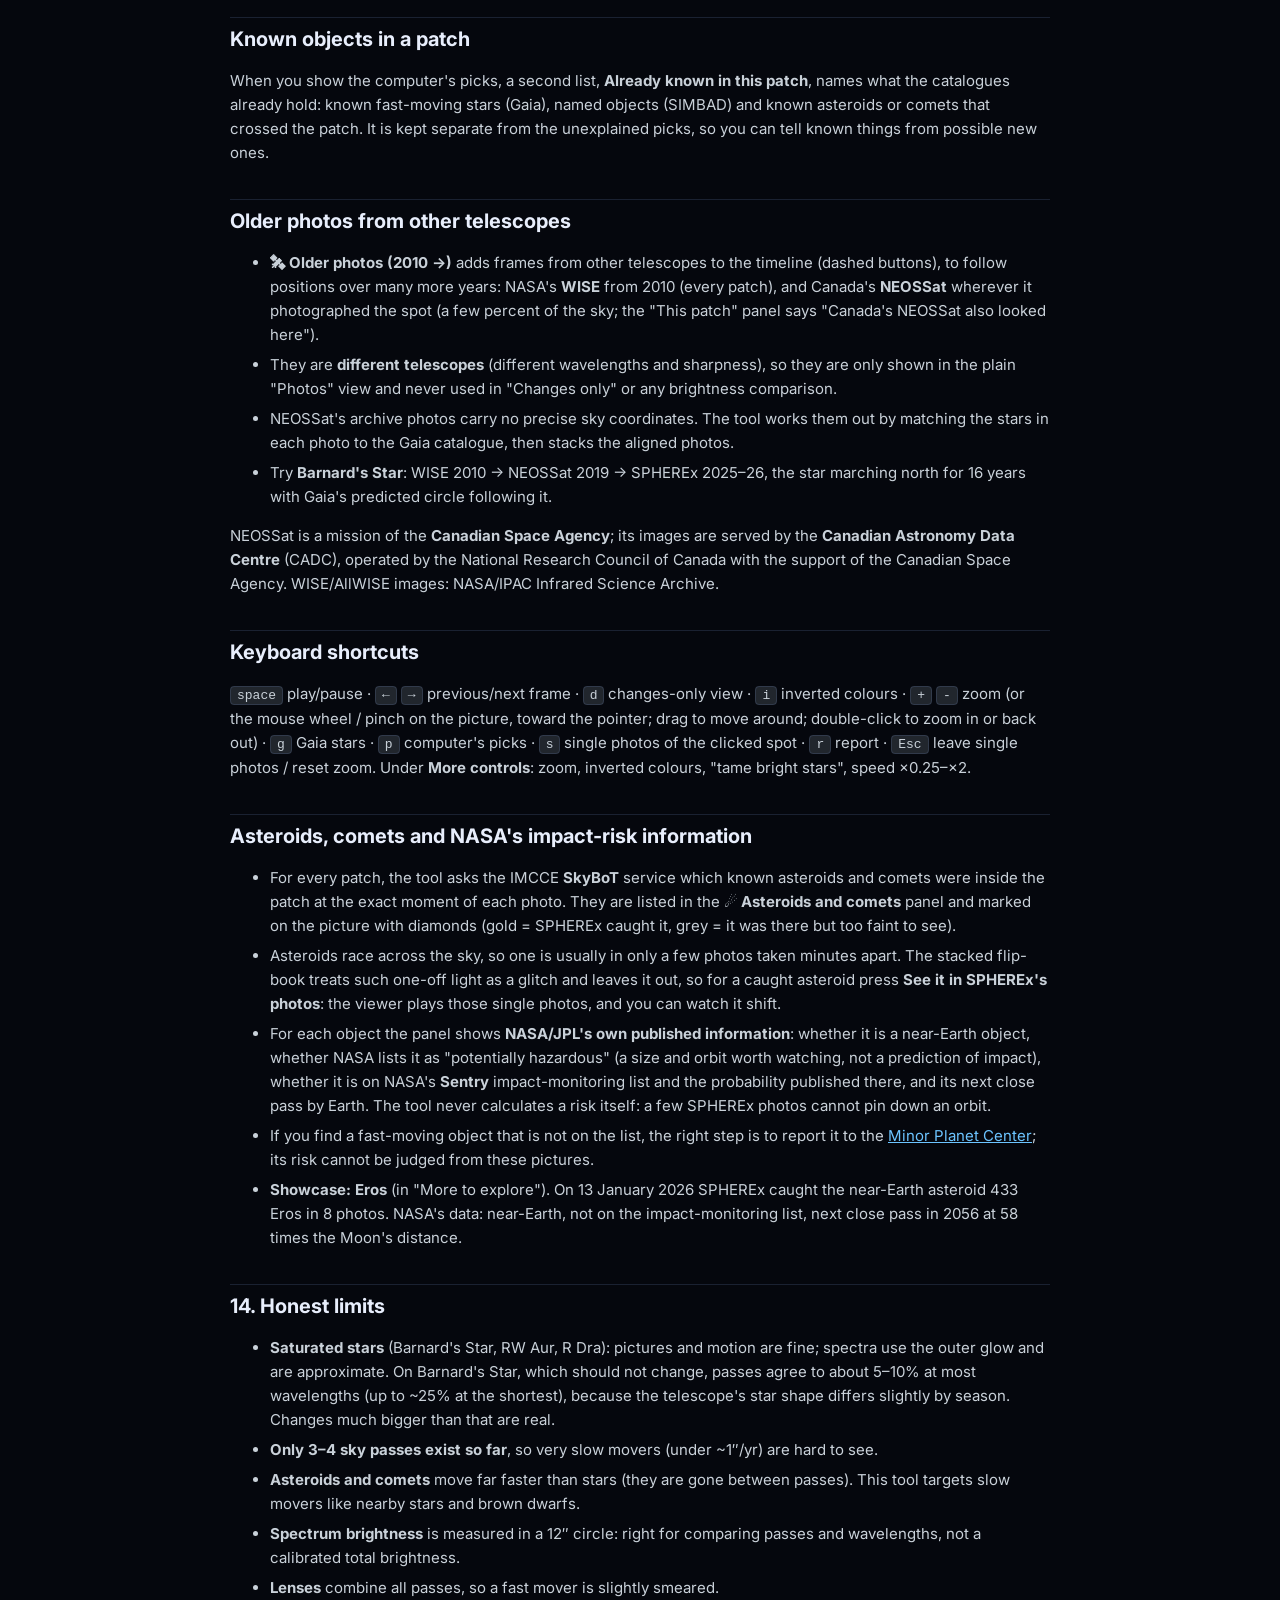
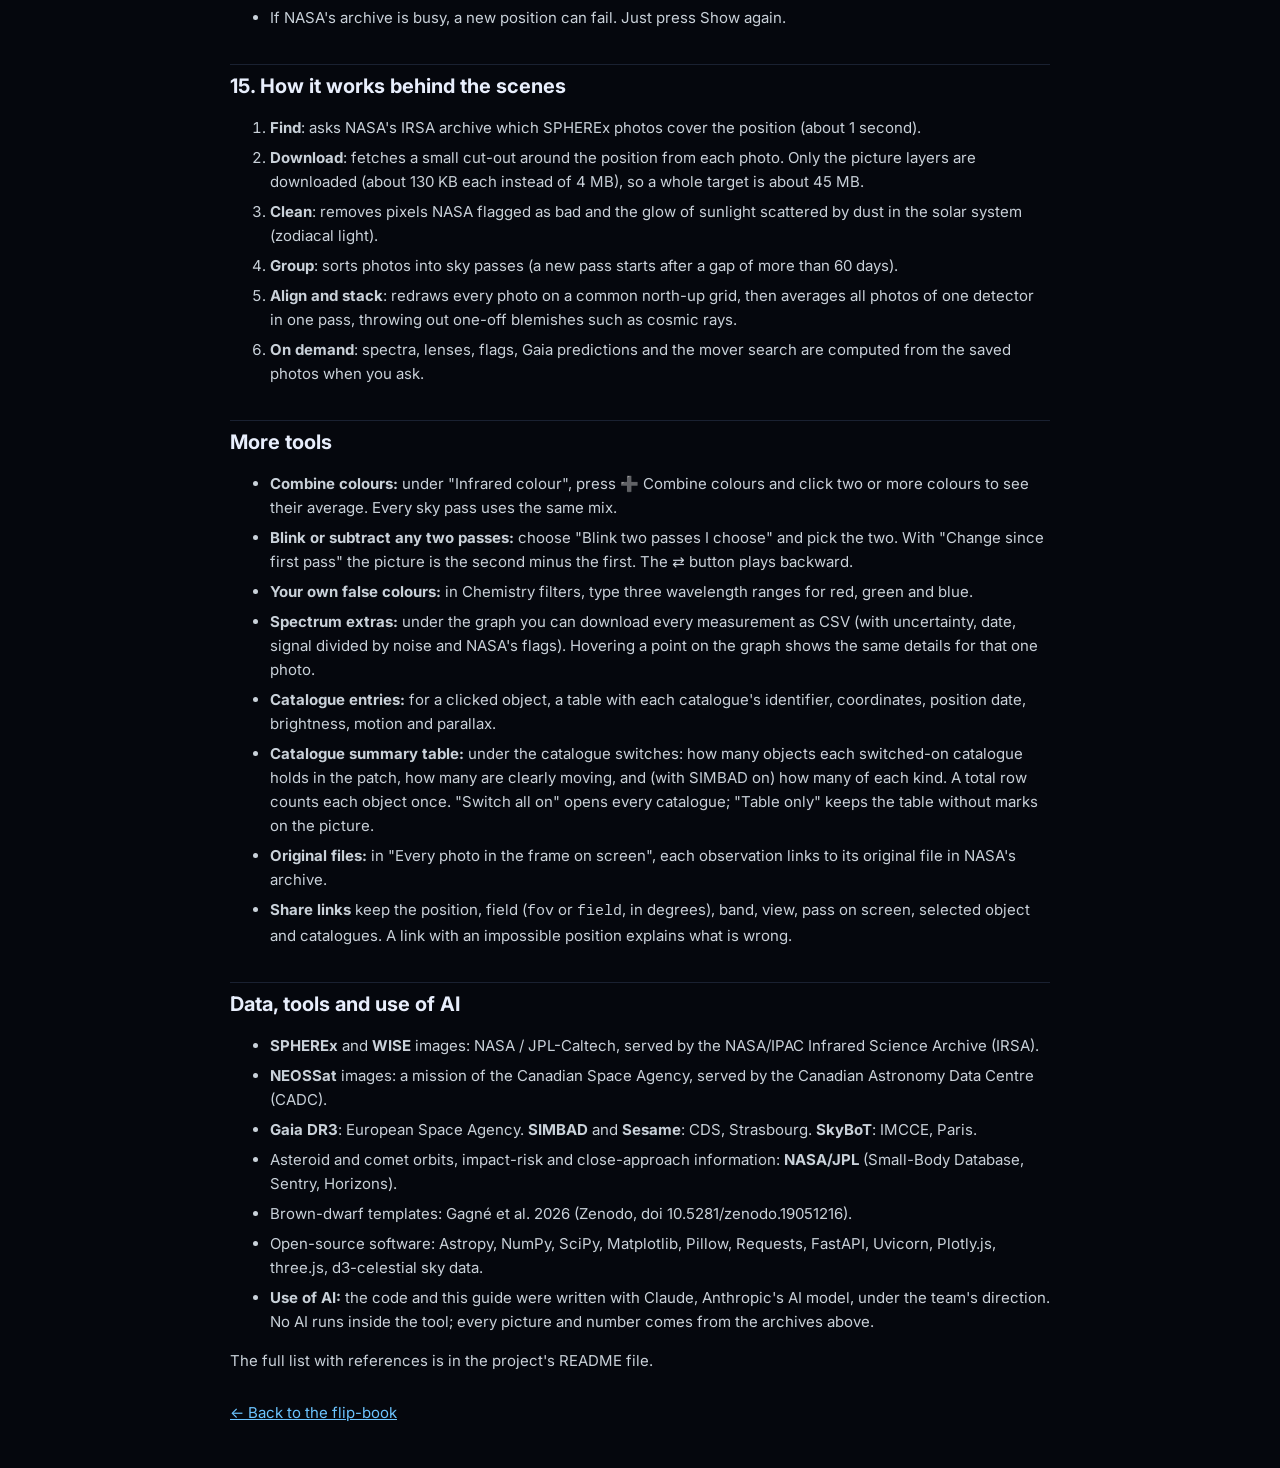
==== commit 01d5b88b: "Hide the brightness-over-time plot and the measurement-quality table (kept in code, switched off) Co" ====
--- a/web/guide.html
+++ b/web/guide.html
@@ -467,7 +467,7 @@
     <li><b>Combine colours:</b> under "Infrared colour", press ➕ Combine colours and click two or more colours to see their average. Every sky pass uses the same mix.</li>
     <li><b>Blink or subtract any two passes:</b> choose "Blink two passes I choose" and pick the two. With "Change since first pass" the picture is the second minus the first. The ⇄ button plays backward.</li>
     <li><b>Your own false colours:</b> in Chemistry filters, type three wavelength ranges for red, green and blue.</li>
-    <li><b>Spectrum extras:</b> under the graph: download every measurement as CSV; a <b>brightness over time</b> plot (one line per infrared colour) with its own CSV; and a <b>measurement quality</b> table per sky pass: how many photos, the typical signal divided by noise, and how many photos NASA flagged for each kind of problem. Hover a heading for its meaning. A tick box hides flagged measurements in the graph.</li>
+    <li><b>Spectrum extras:</b> under the graph you can download every measurement as CSV (with uncertainty, date, signal divided by noise and NASA's flags). Hovering a point on the graph shows the same details for that one photo.</li>
     <li><b>Catalogue entries:</b> for a clicked object, a table with each catalogue's identifier, coordinates, position date, brightness, motion and parallax.</li>
     <li><b>Catalogue summary table:</b> under the catalogue switches: how many objects each switched-on catalogue holds in the patch, how many are clearly moving, and (with SIMBAD on) how many of each kind. A total row counts each object once. "Switch all on" opens every catalogue; "Table only" keeps the table without marks on the picture.</li>
     <li><b>Original files:</b> in "Every photo in the frame on screen", each observation links to its original file in NASA's archive.</li>
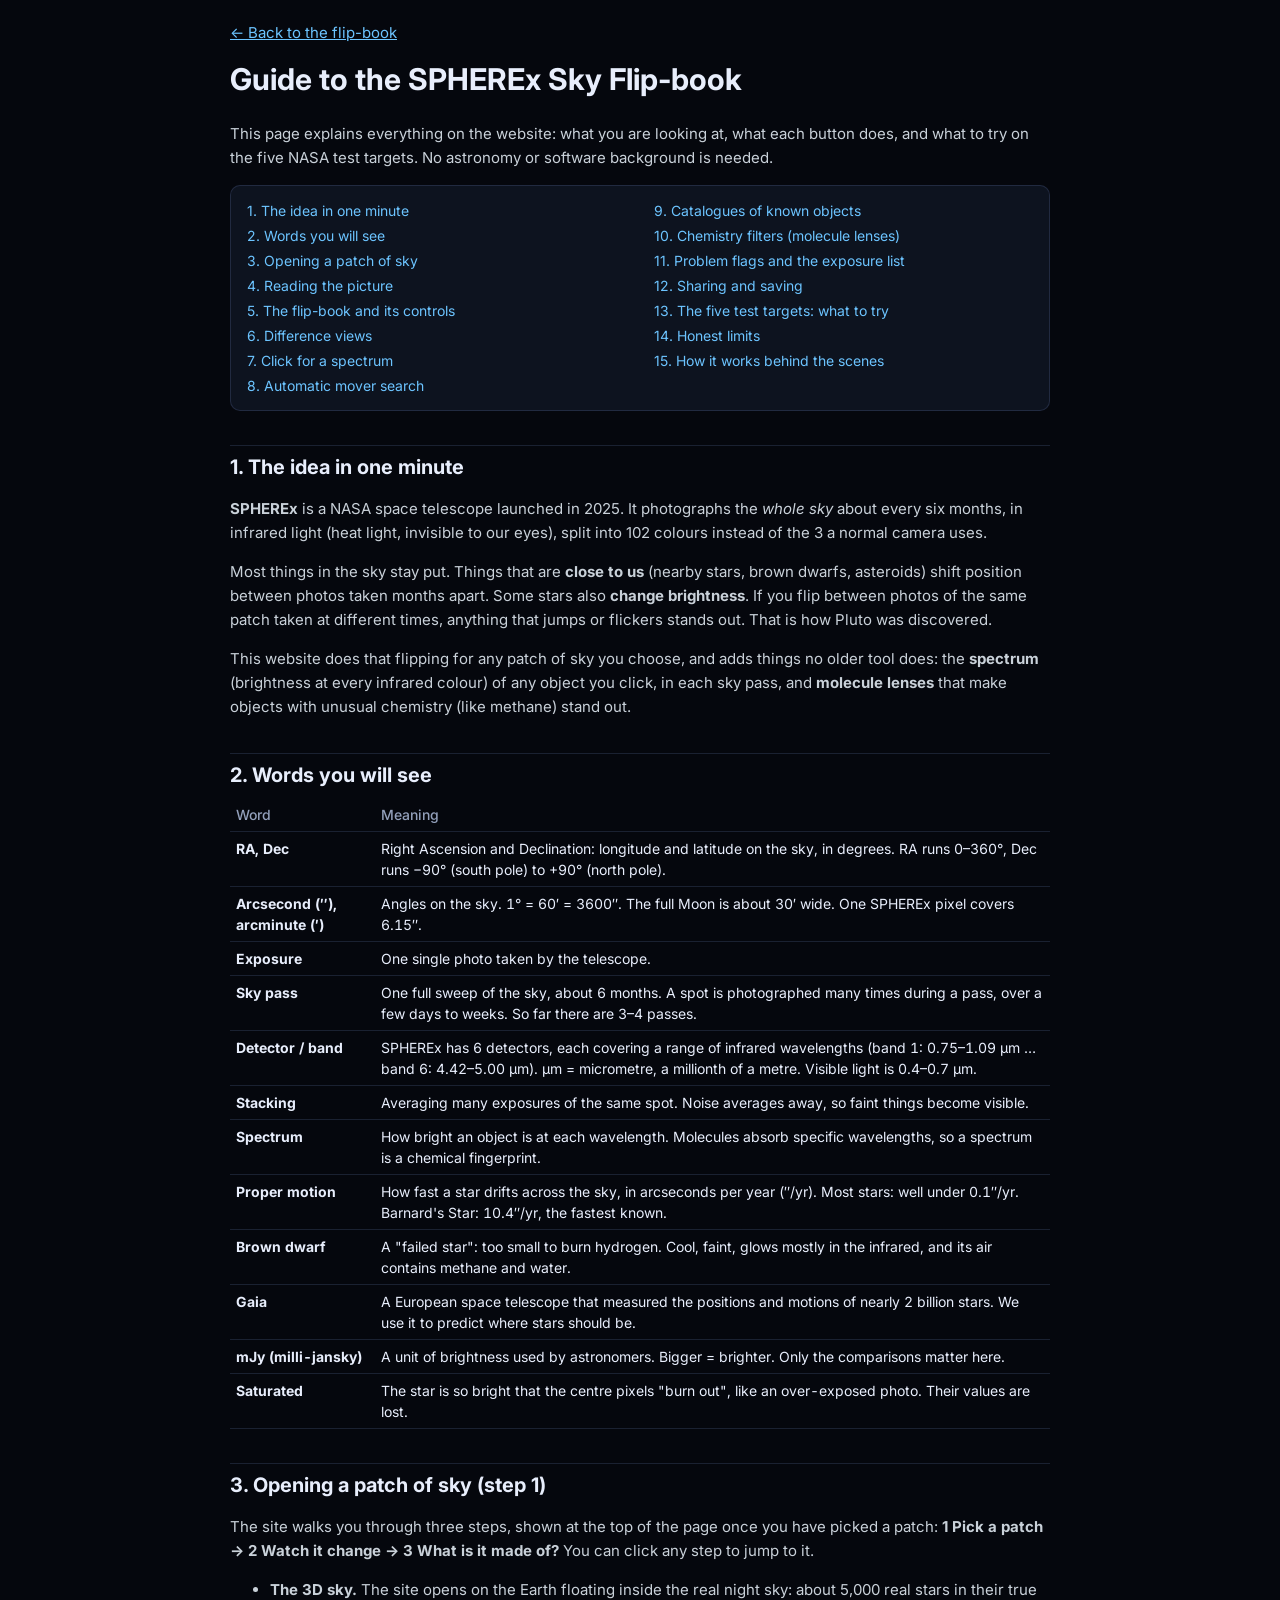
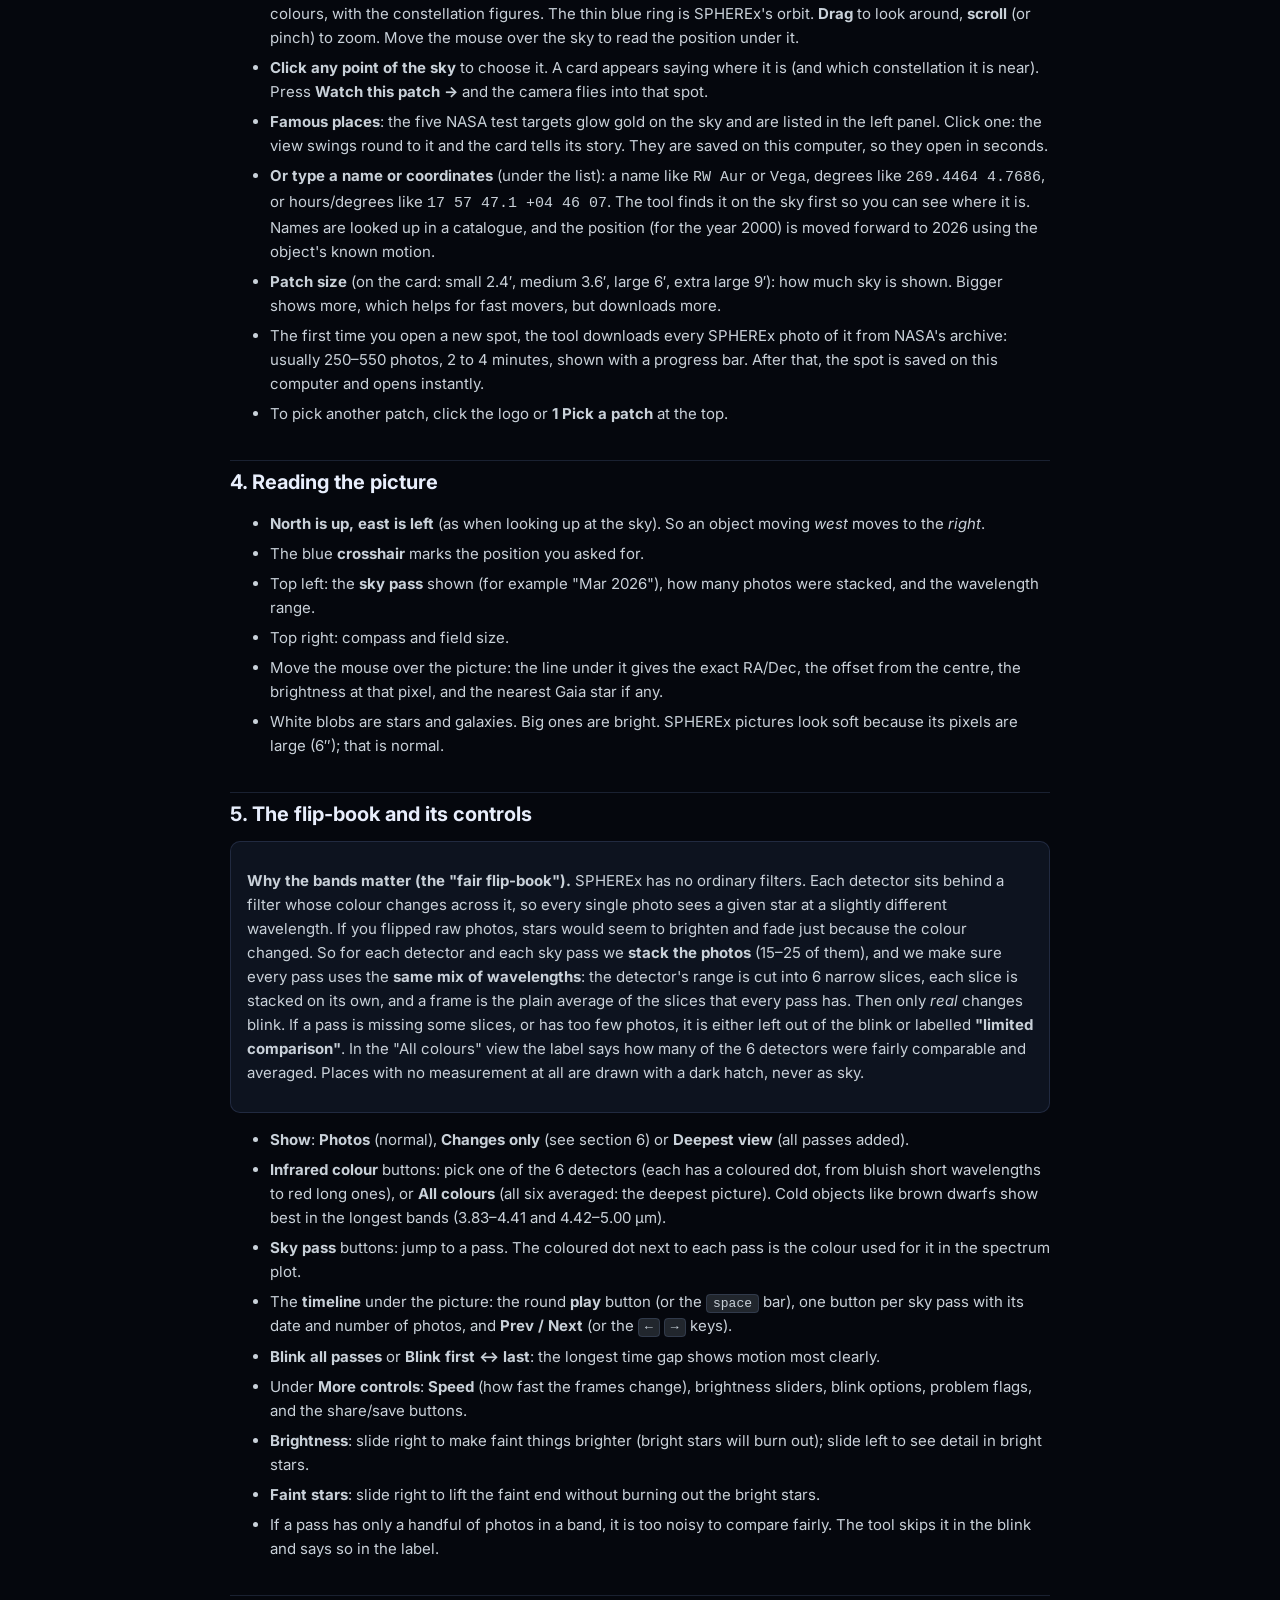
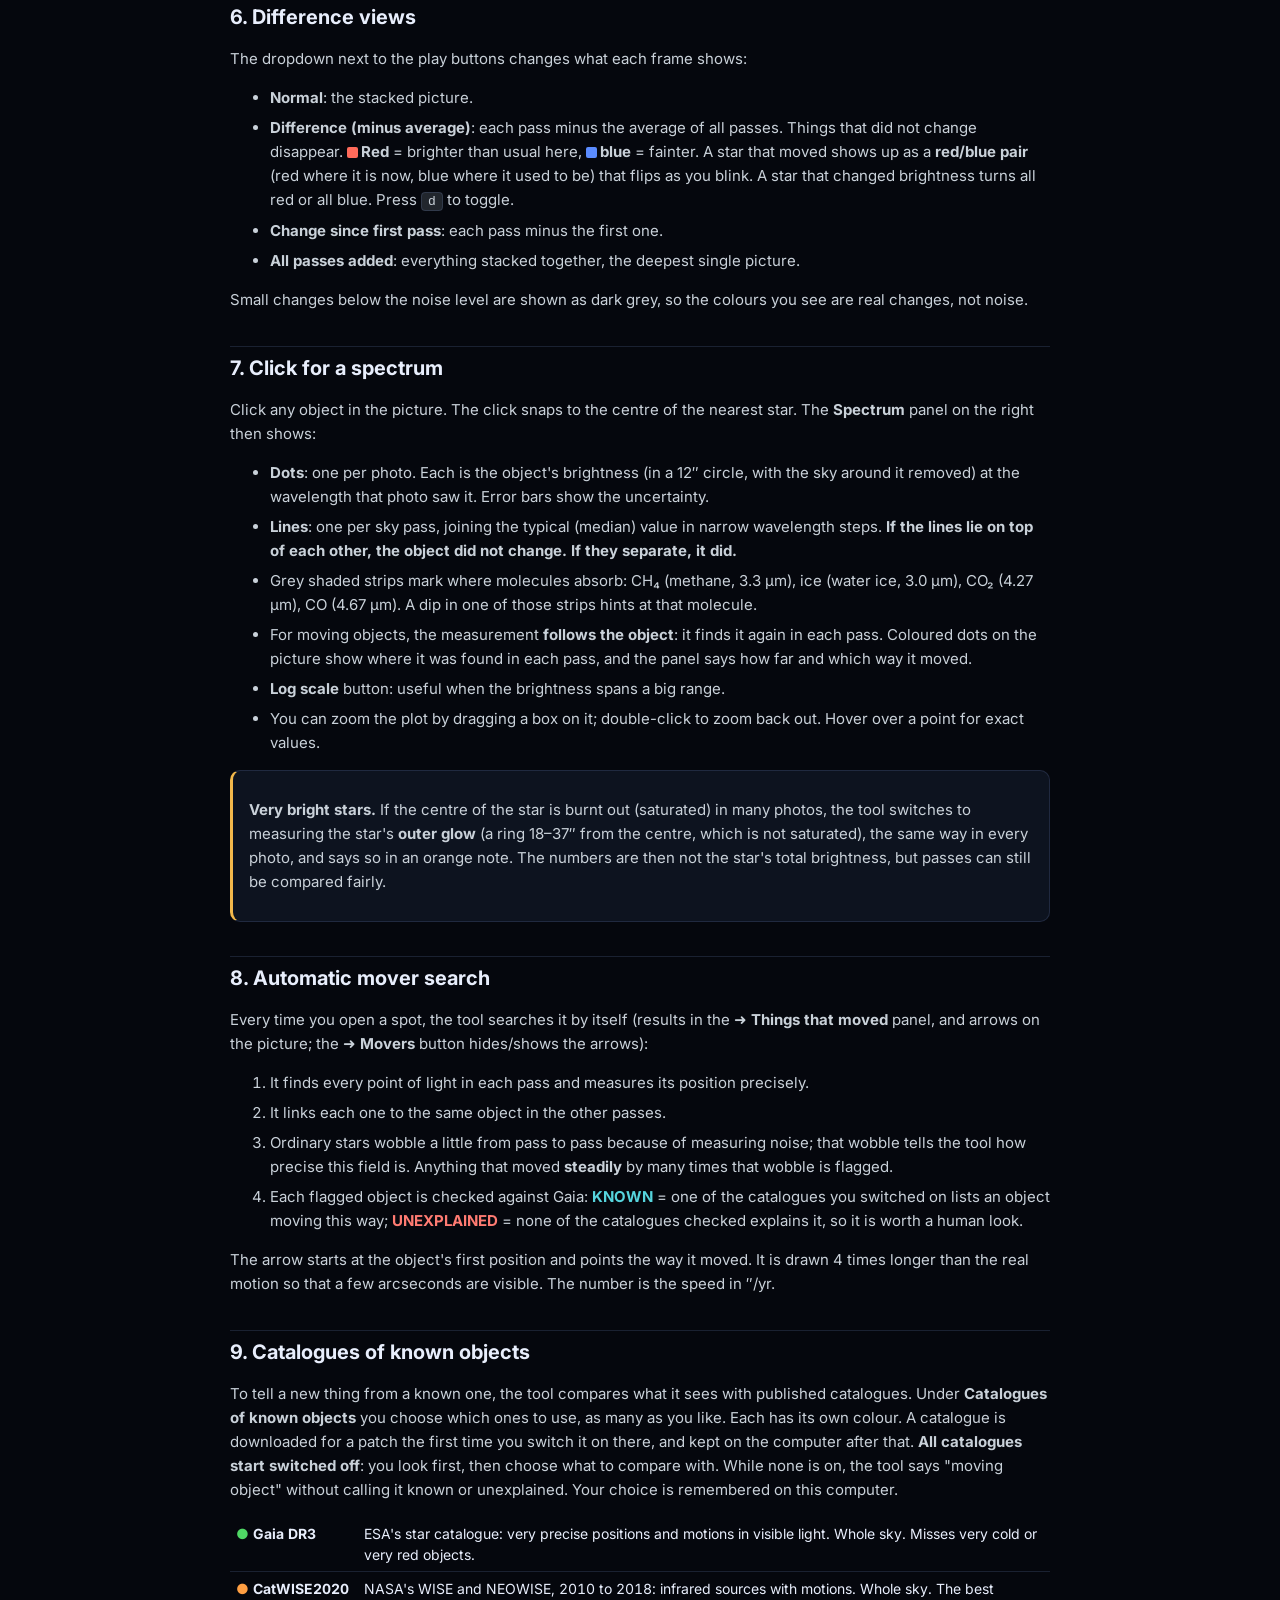
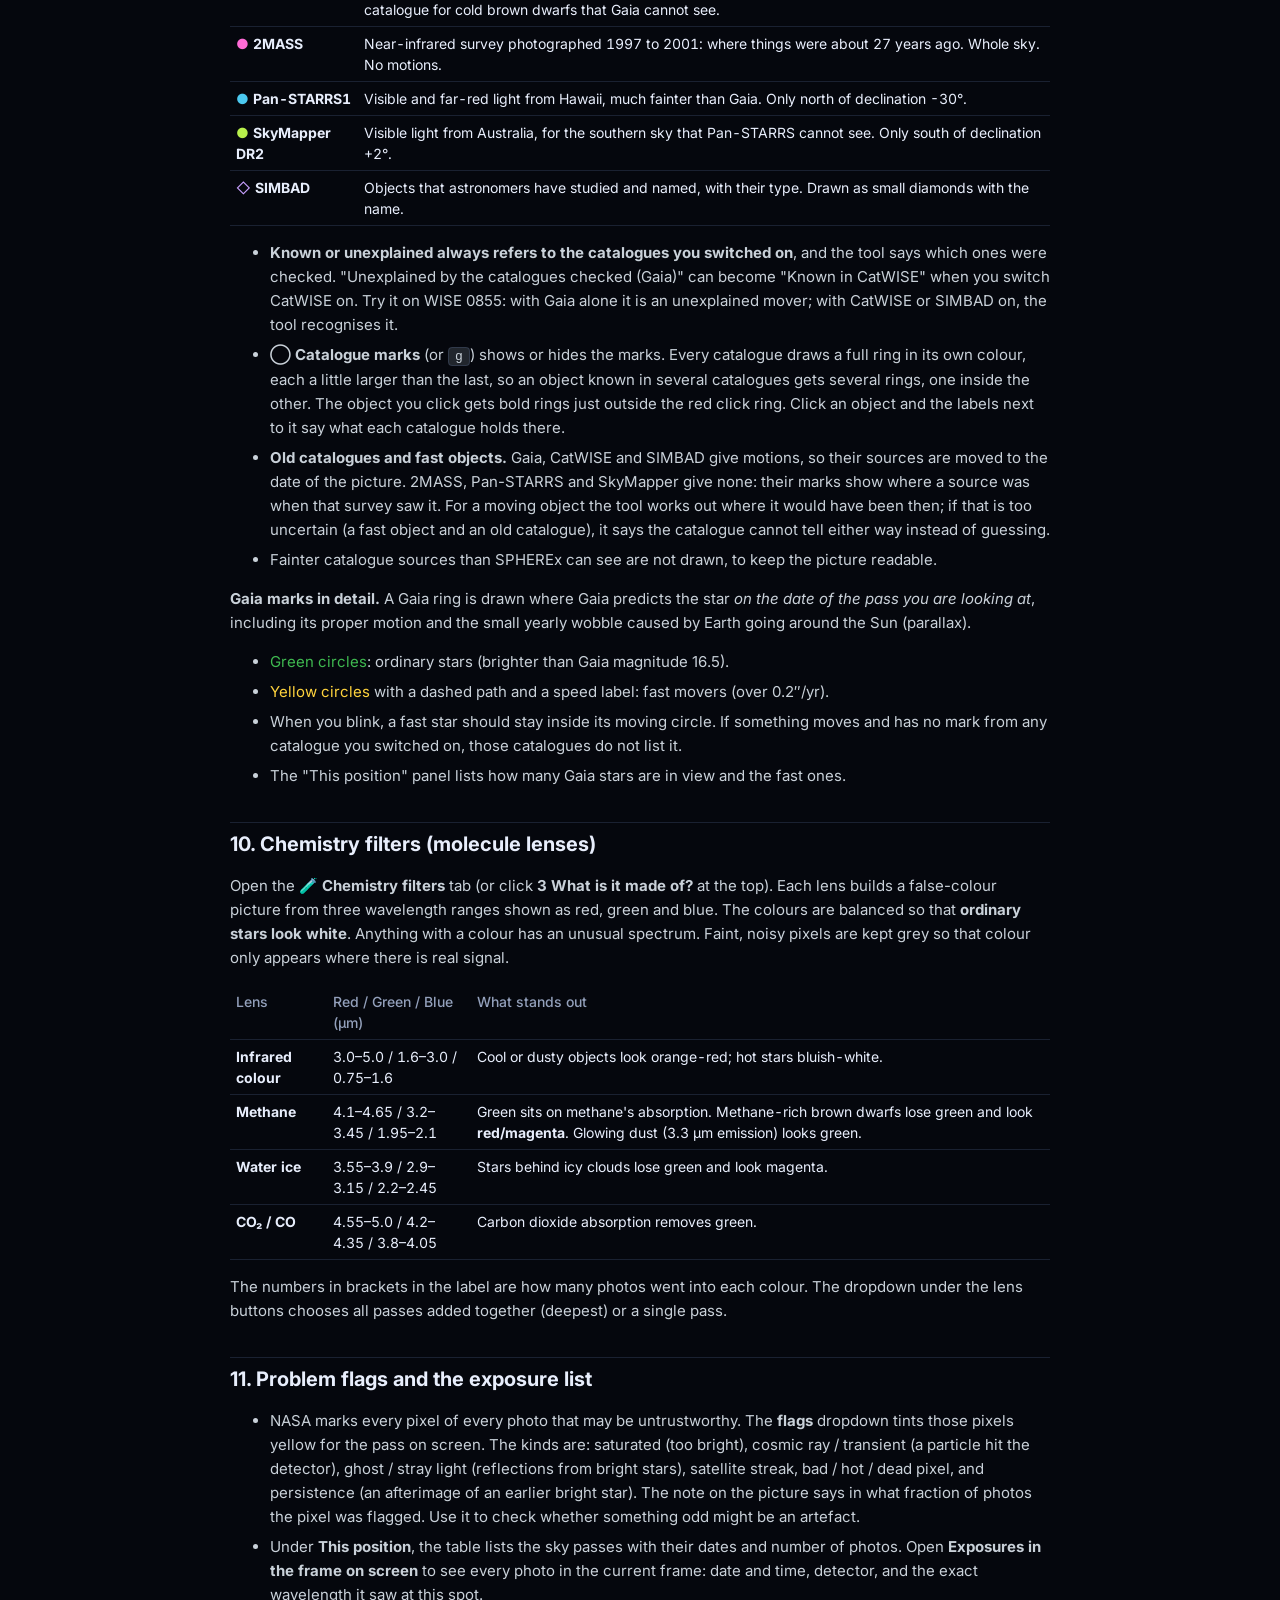
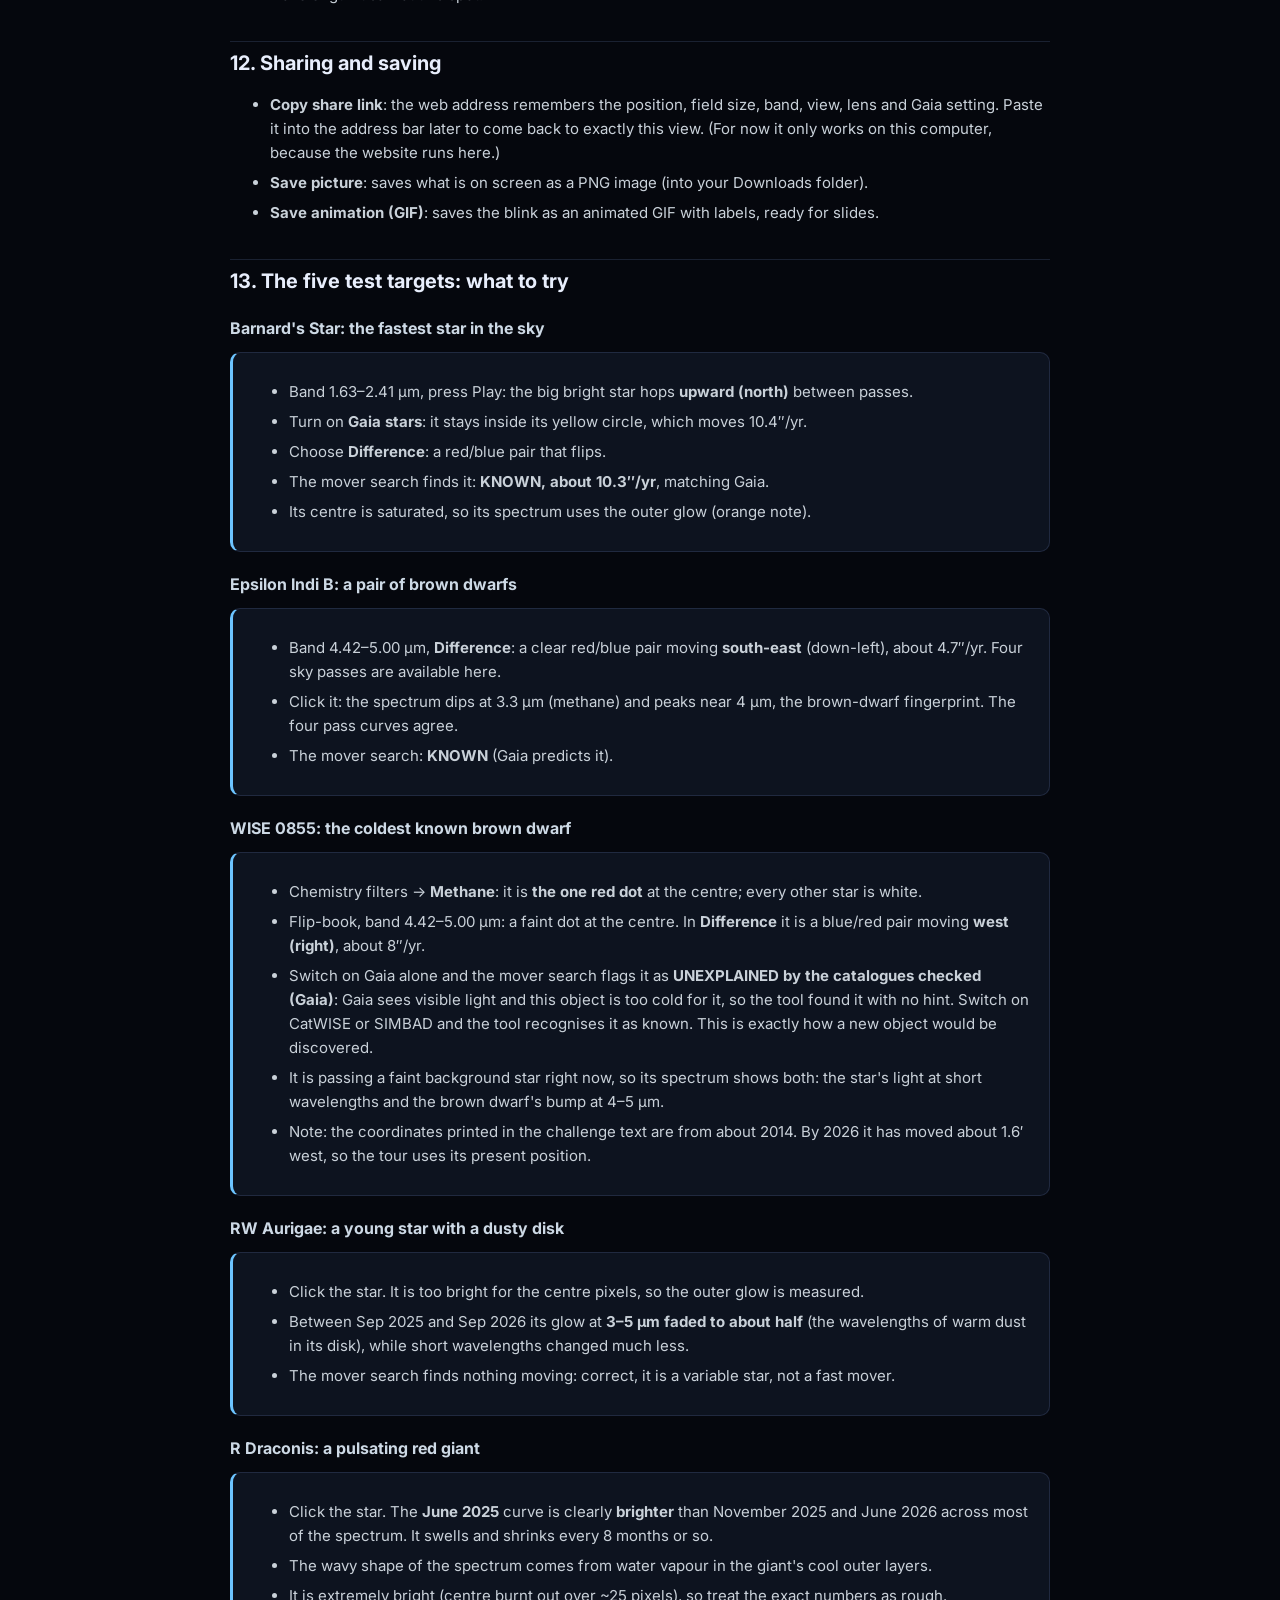
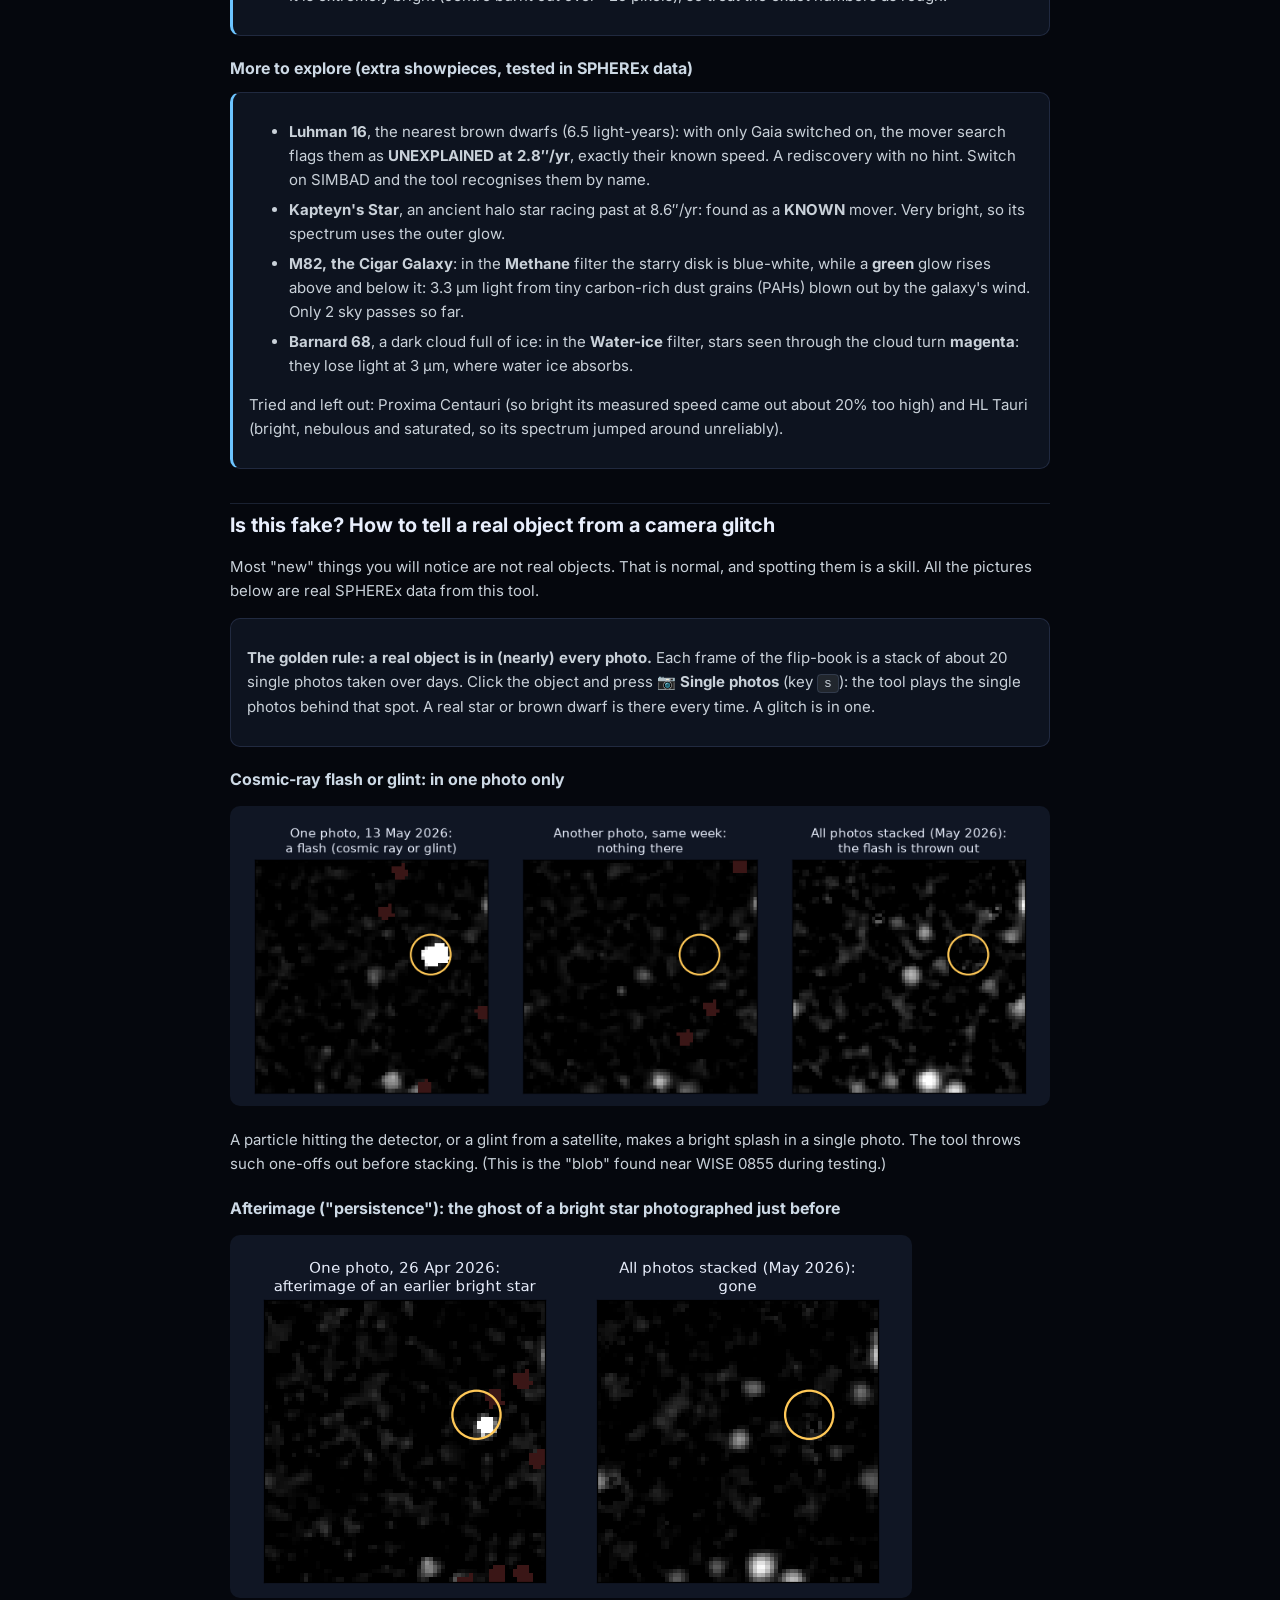
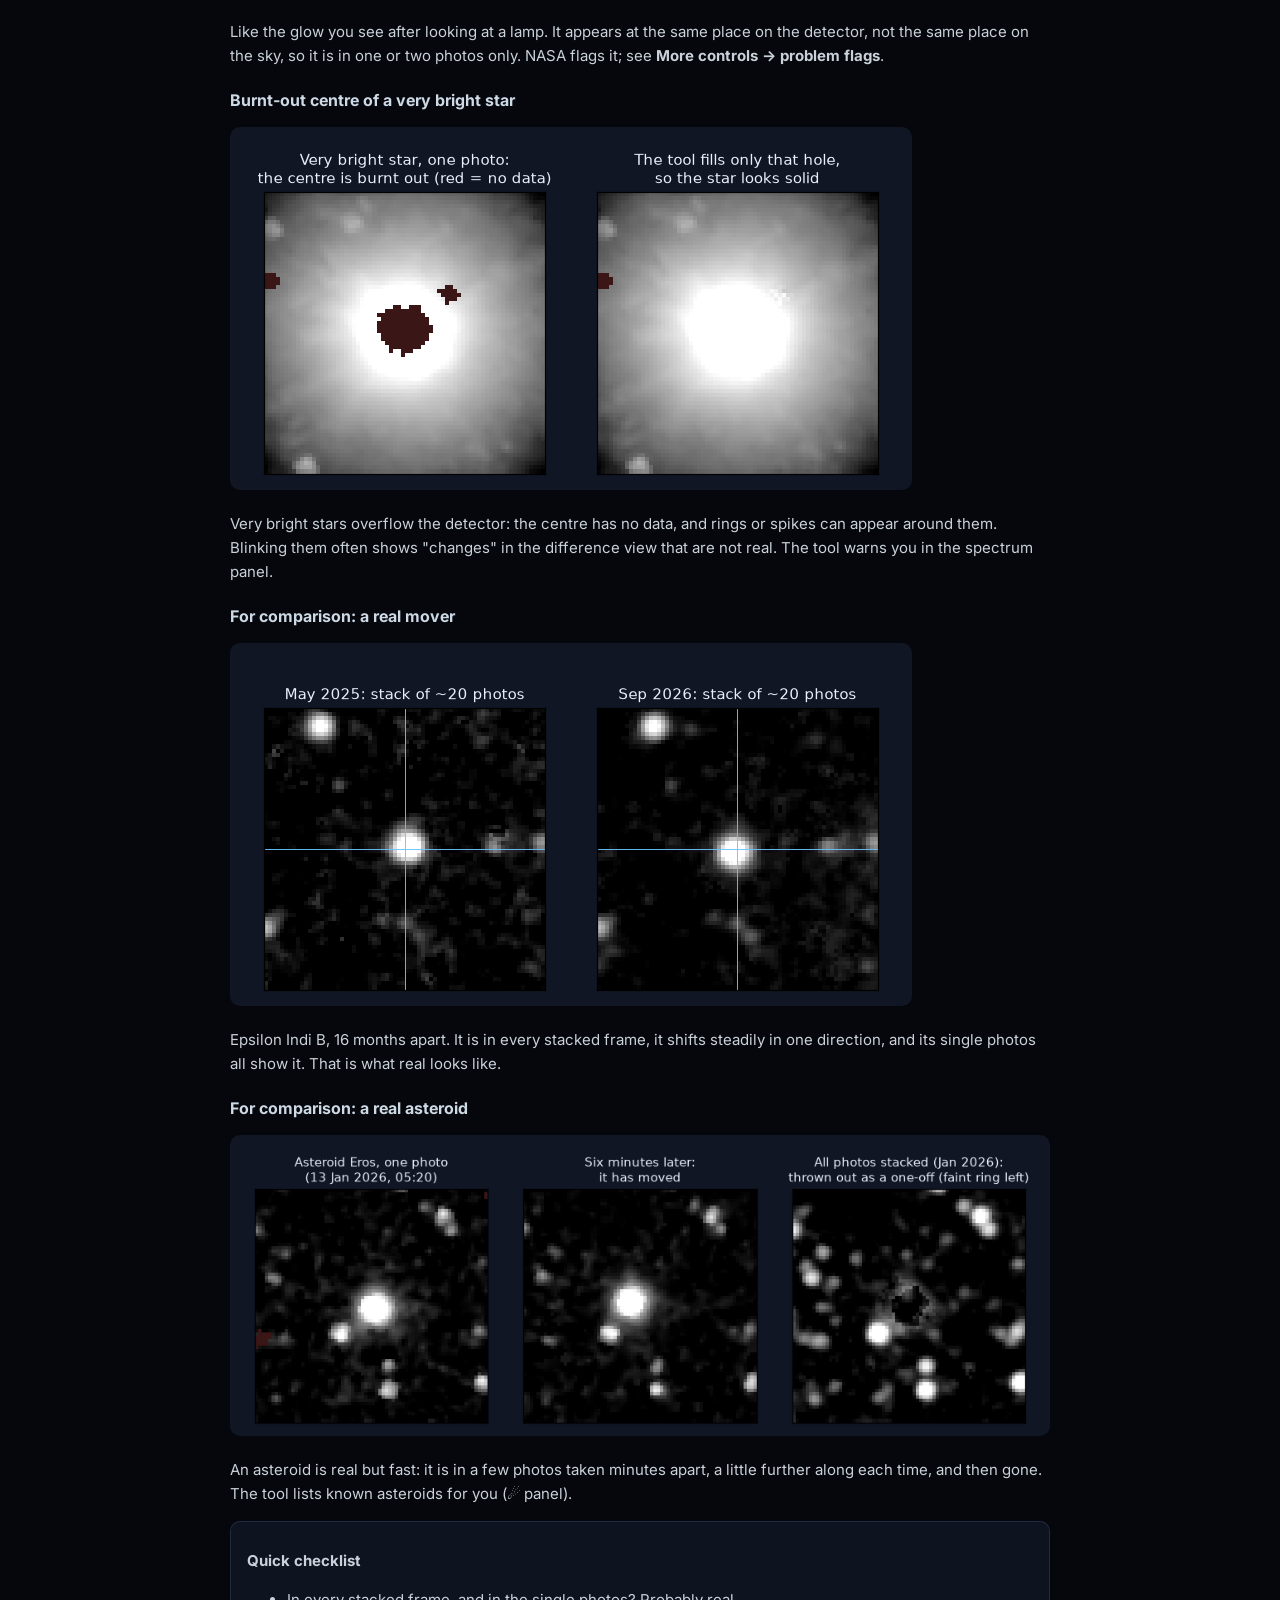
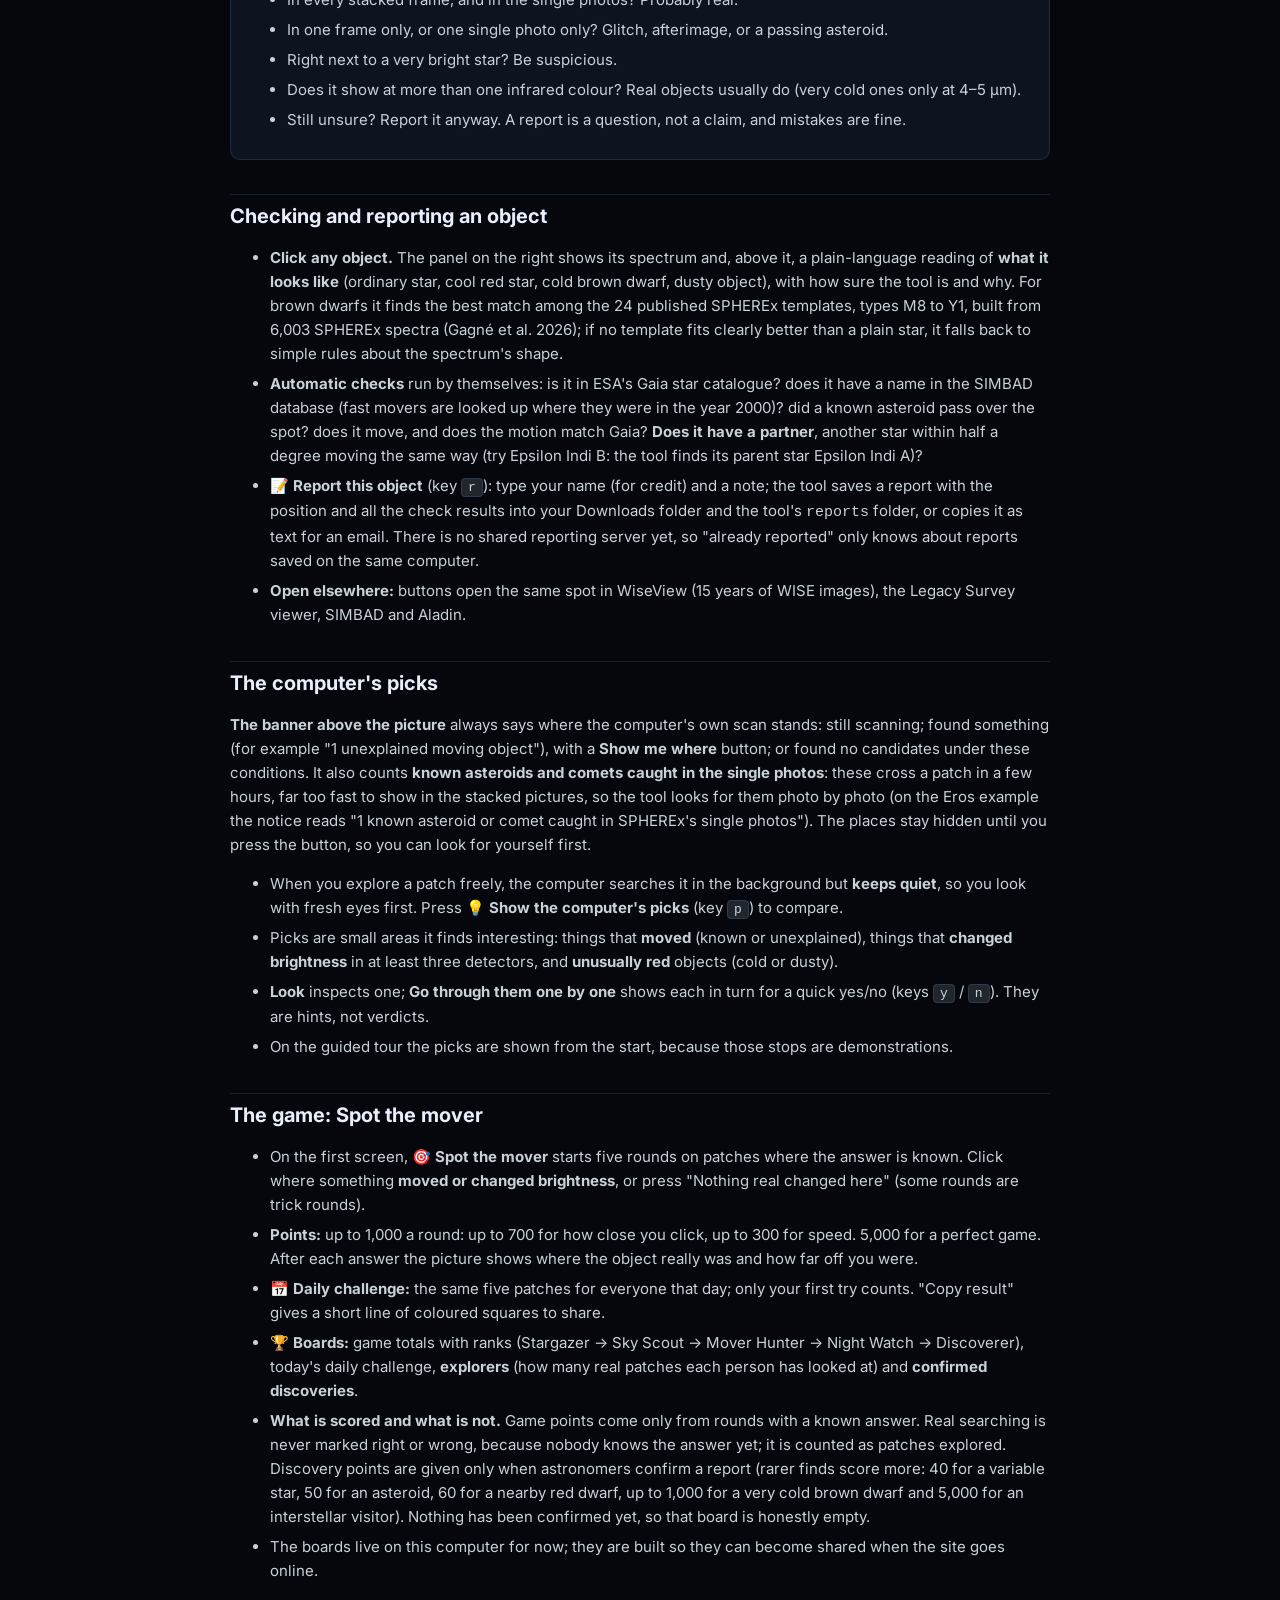
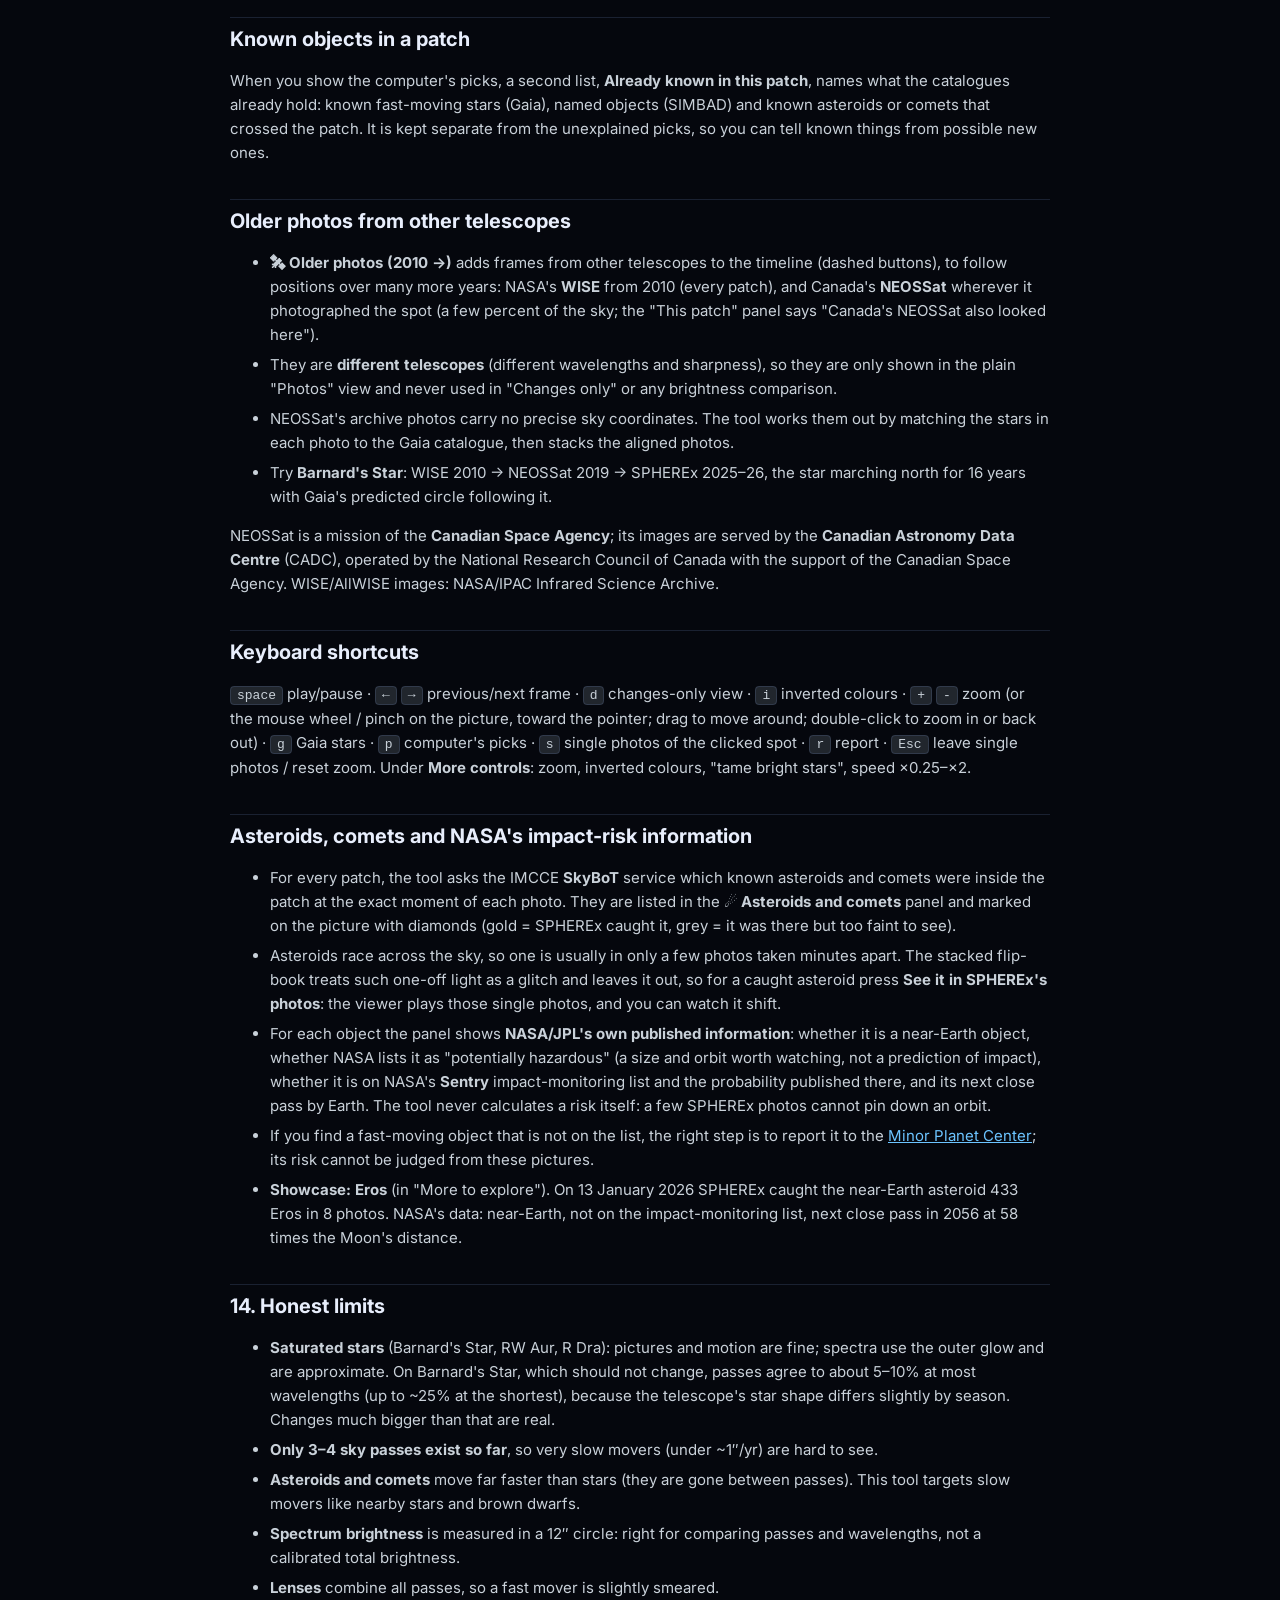
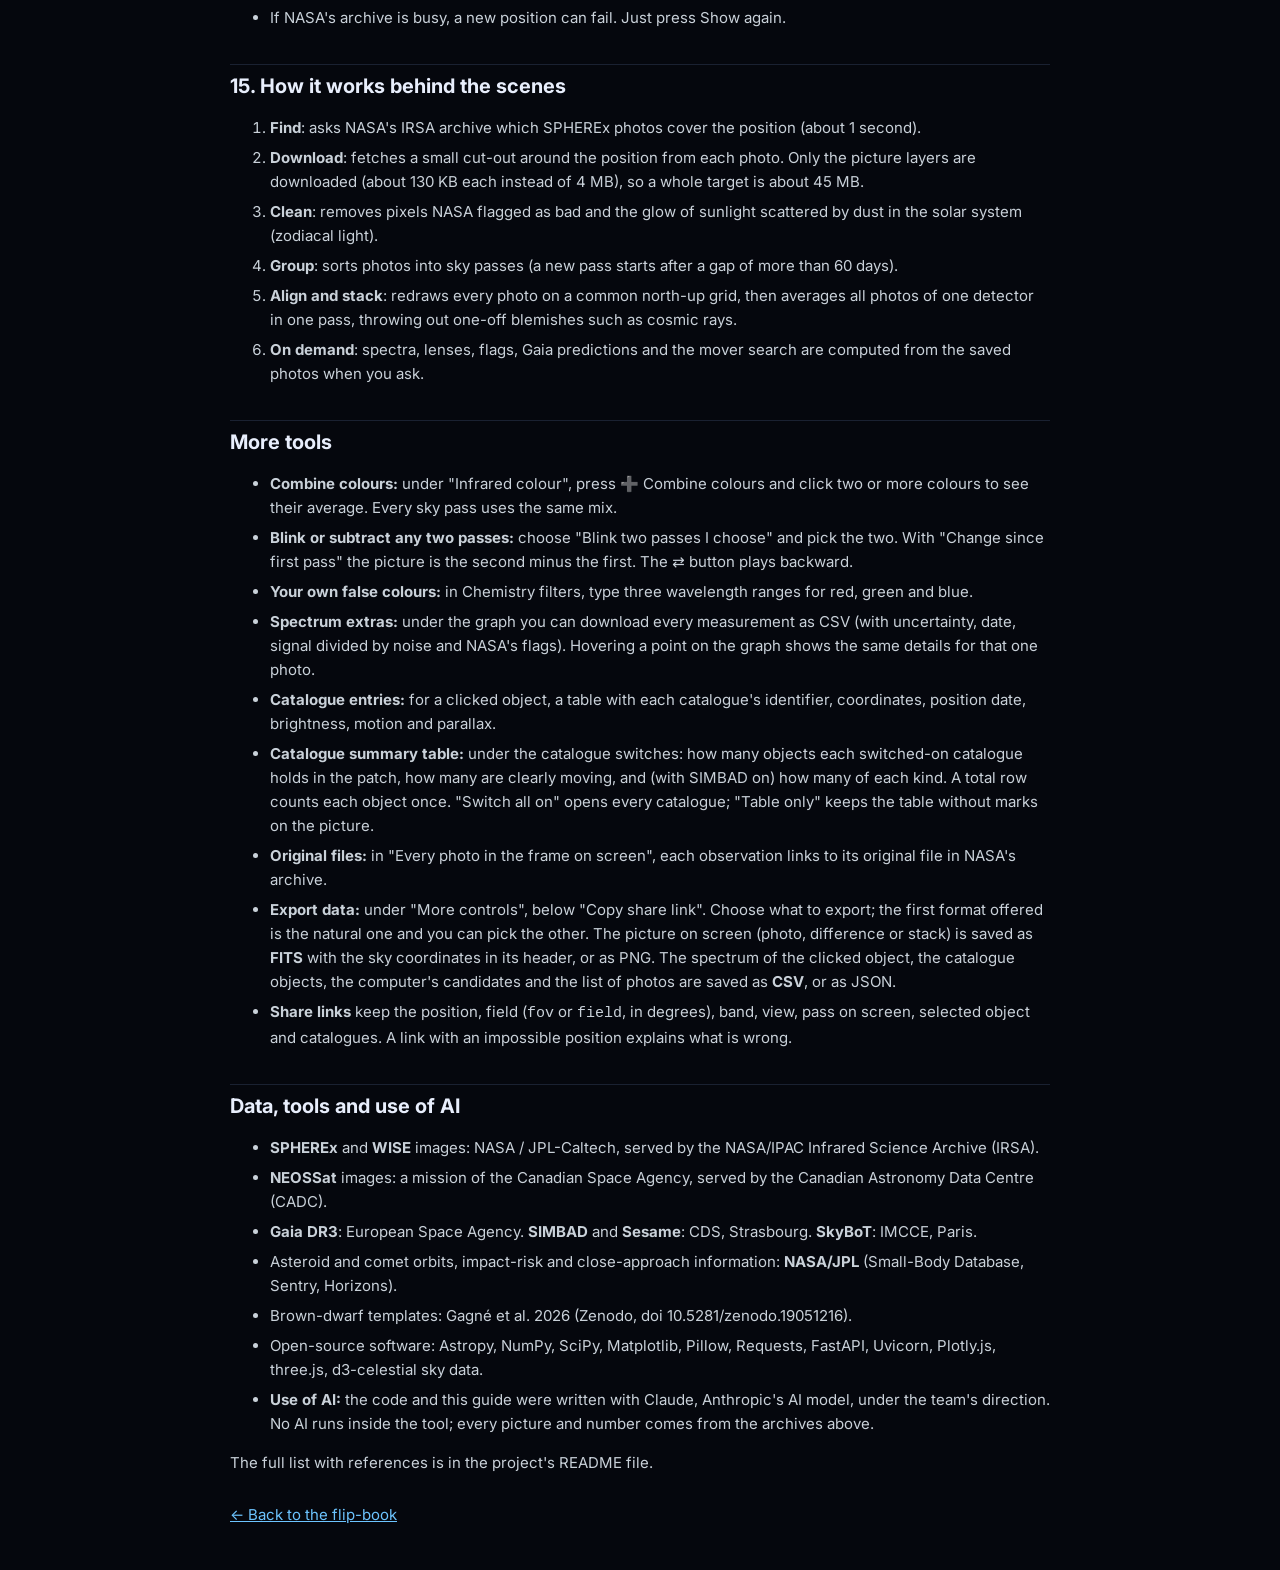
==== commit 8217b377: "Export data restored on its own (FITS/PNG for the picture, CSV/JSON for tables), under More controls" ====
--- a/web/guide.html
+++ b/web/guide.html
@@ -471,6 +471,7 @@
     <li><b>Catalogue entries:</b> for a clicked object, a table with each catalogue's identifier, coordinates, position date, brightness, motion and parallax.</li>
     <li><b>Catalogue summary table:</b> under the catalogue switches: how many objects each switched-on catalogue holds in the patch, how many are clearly moving, and (with SIMBAD on) how many of each kind. A total row counts each object once. "Switch all on" opens every catalogue; "Table only" keeps the table without marks on the picture.</li>
     <li><b>Original files:</b> in "Every photo in the frame on screen", each observation links to its original file in NASA's archive.</li>
+    <li><b>Export data:</b> under "More controls", below "Copy share link". Choose what to export; the first format offered is the natural one and you can pick the other. The picture on screen (photo, difference or stack) is saved as <b>FITS</b> with the sky coordinates in its header, or as PNG. The spectrum of the clicked object, the catalogue objects, the computer's candidates and the list of photos are saved as <b>CSV</b>, or as JSON.</li>
     <li><b>Share links</b> keep the position, field (<code>fov</code> or <code>field</code>, in degrees), band, view, pass on screen, selected object and catalogues. A link with an impossible position explains what is wrong.</li>
   </ul>
 
--- a/web/style.css
+++ b/web/style.css
@@ -301,3 +301,10 @@
 table.xtable th { color: #cdd9e5; font-weight: 600; cursor: help; }
 #revbtn.on { background: rgba(108,196,255,0.16); border-color: var(--accent); }
 #customlens input { background: rgba(0,0,0,0.3); color: inherit; border: 1px solid var(--line2); border-radius: 6px; padding: 2px 4px; }
+
+/* ---------- export ---------- */
+#exportbox { margin-top: 12px; }
+#exportbox .exrow { display: flex; gap: 8px; align-items: center; flex-wrap: wrap; }
+#exportbox select { flex: 1 1 150px; min-width: 0; }
+#exportbox #exfmt { flex: 0 1 150px; }
+#exportbox #exmsg { margin-top: 4px; min-height: 1em; }
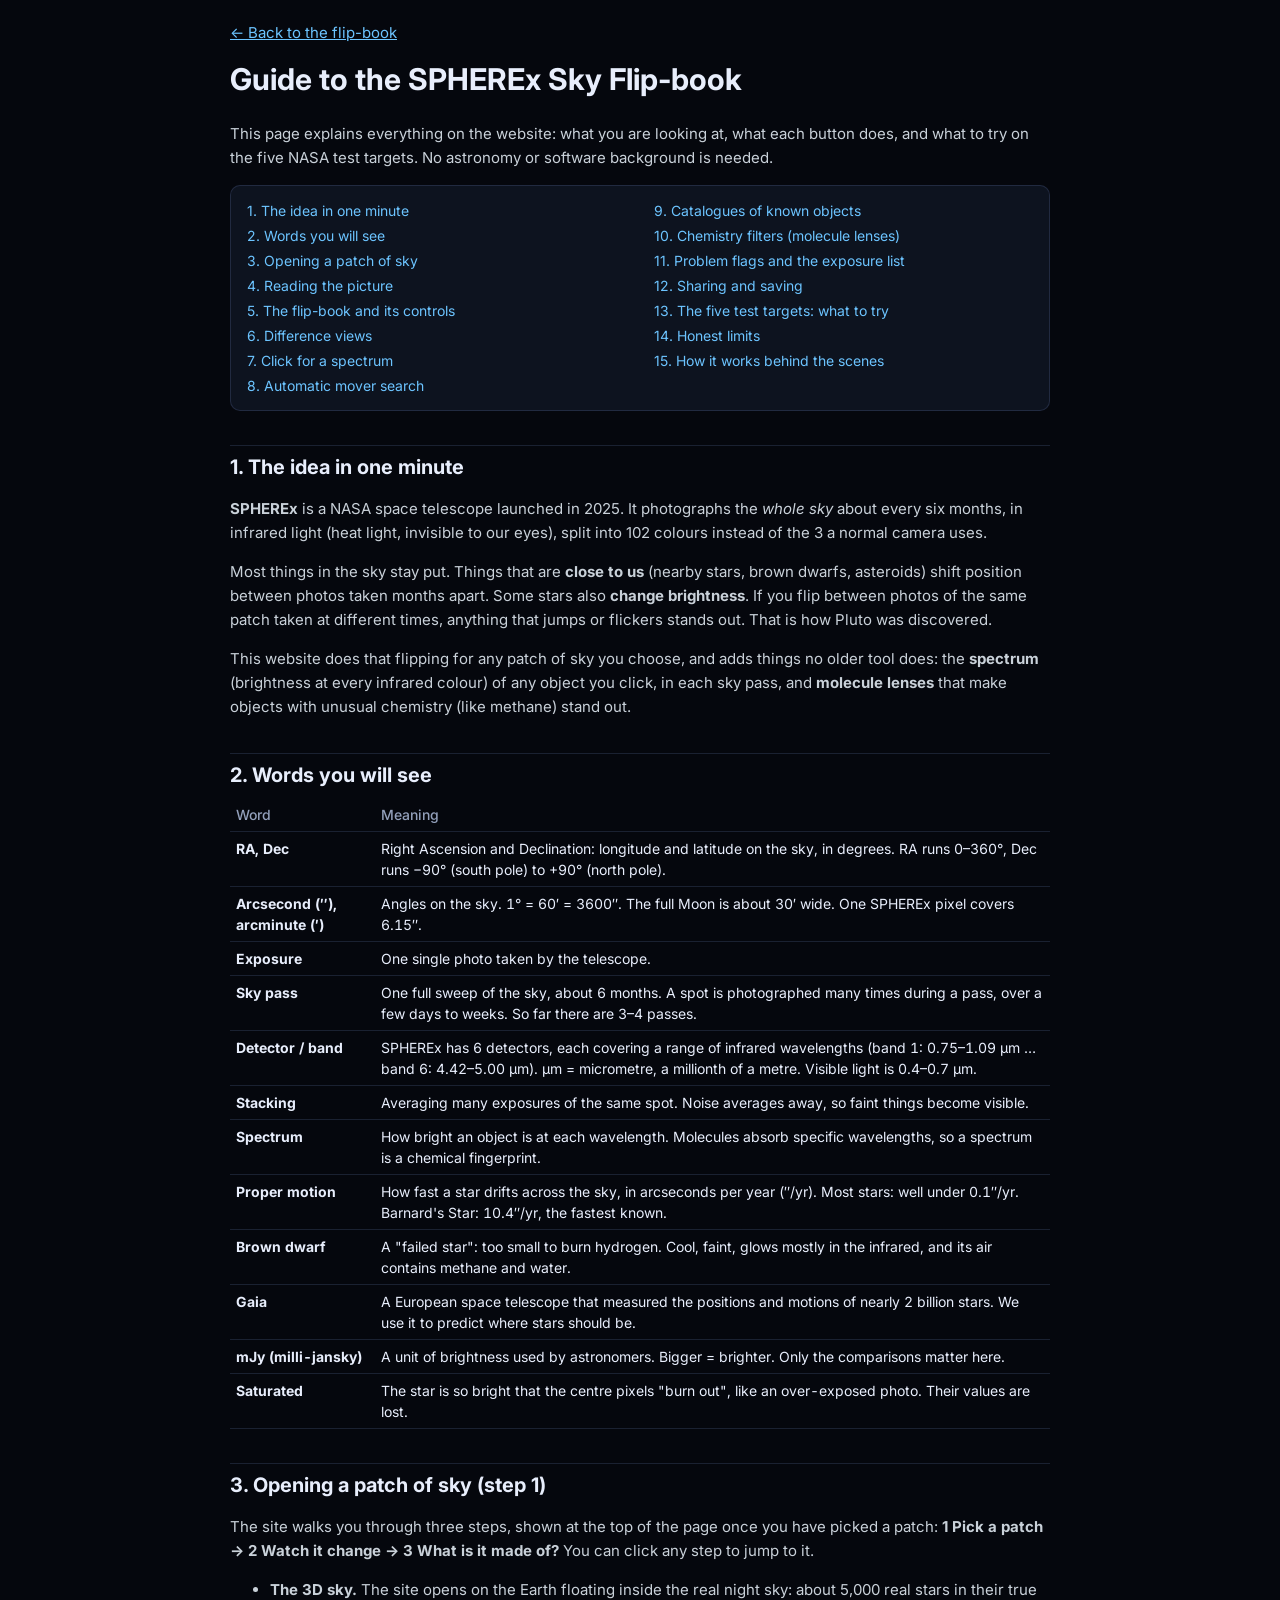
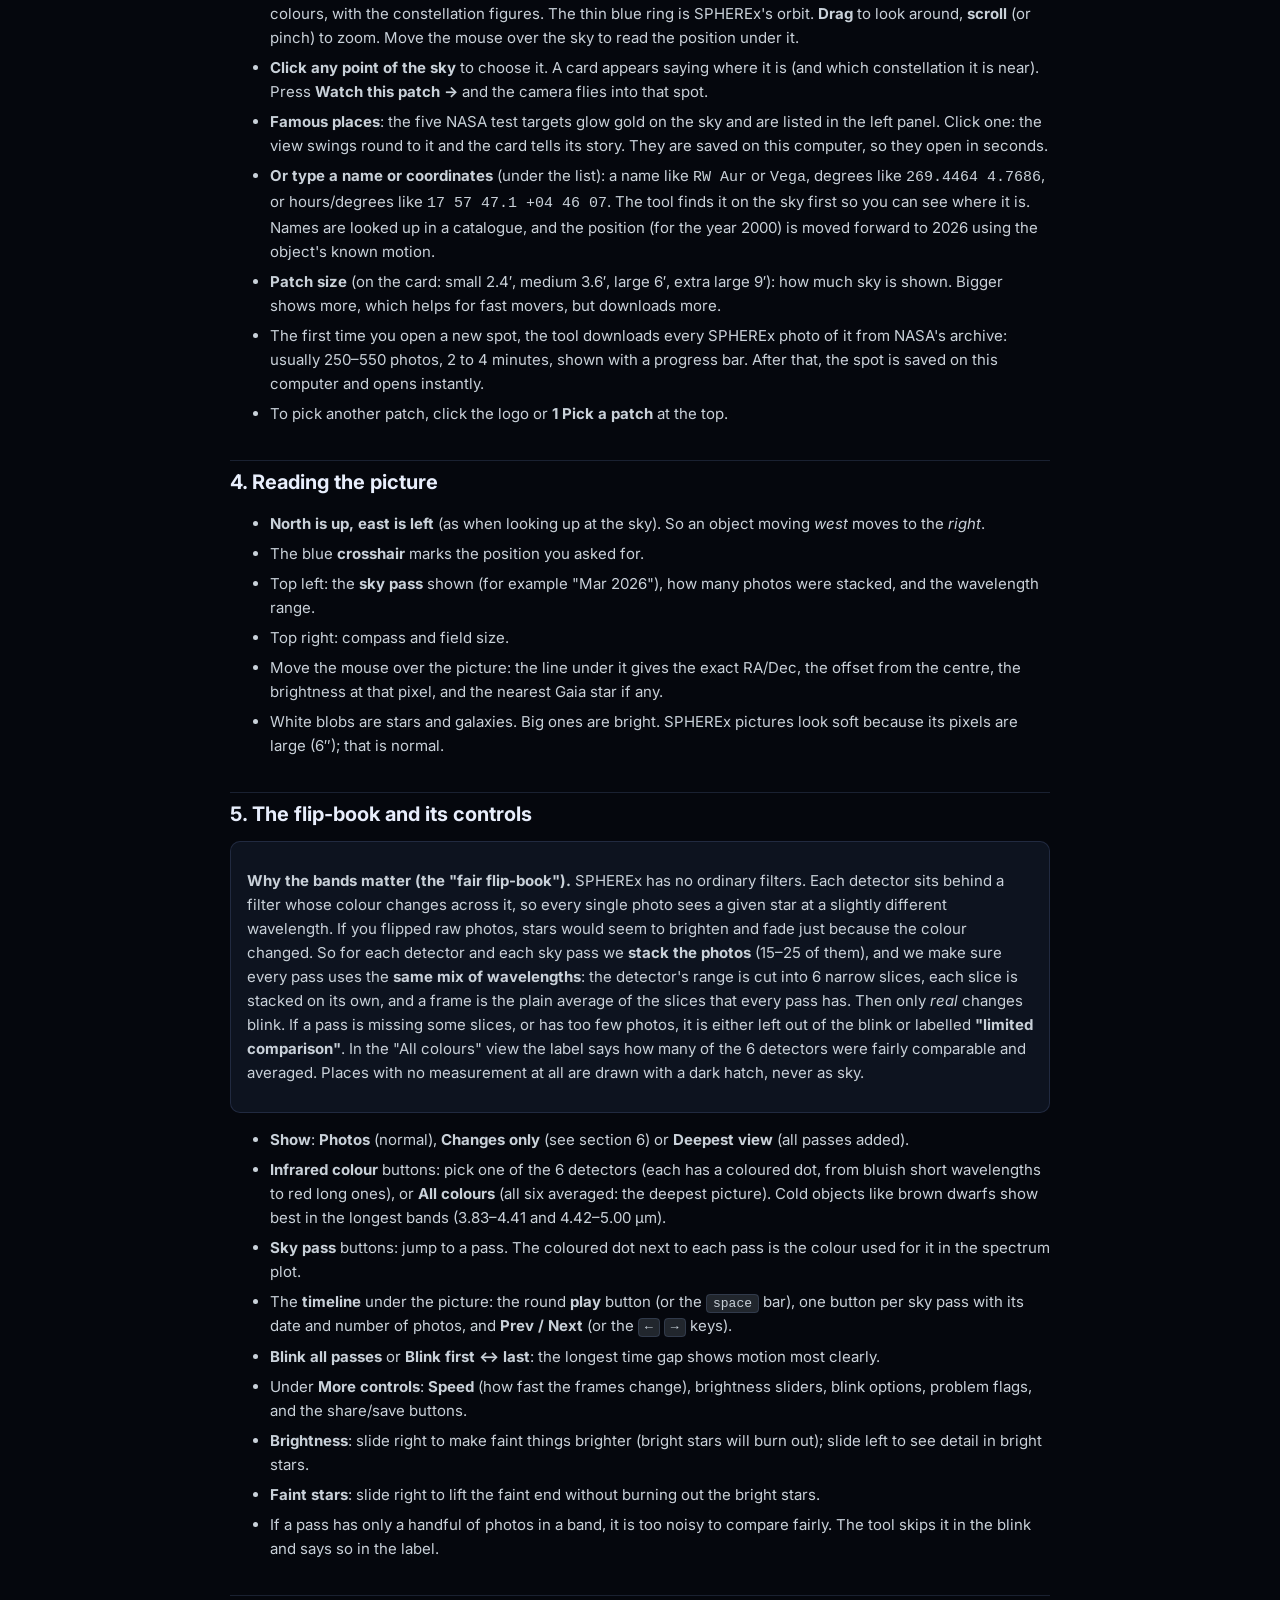
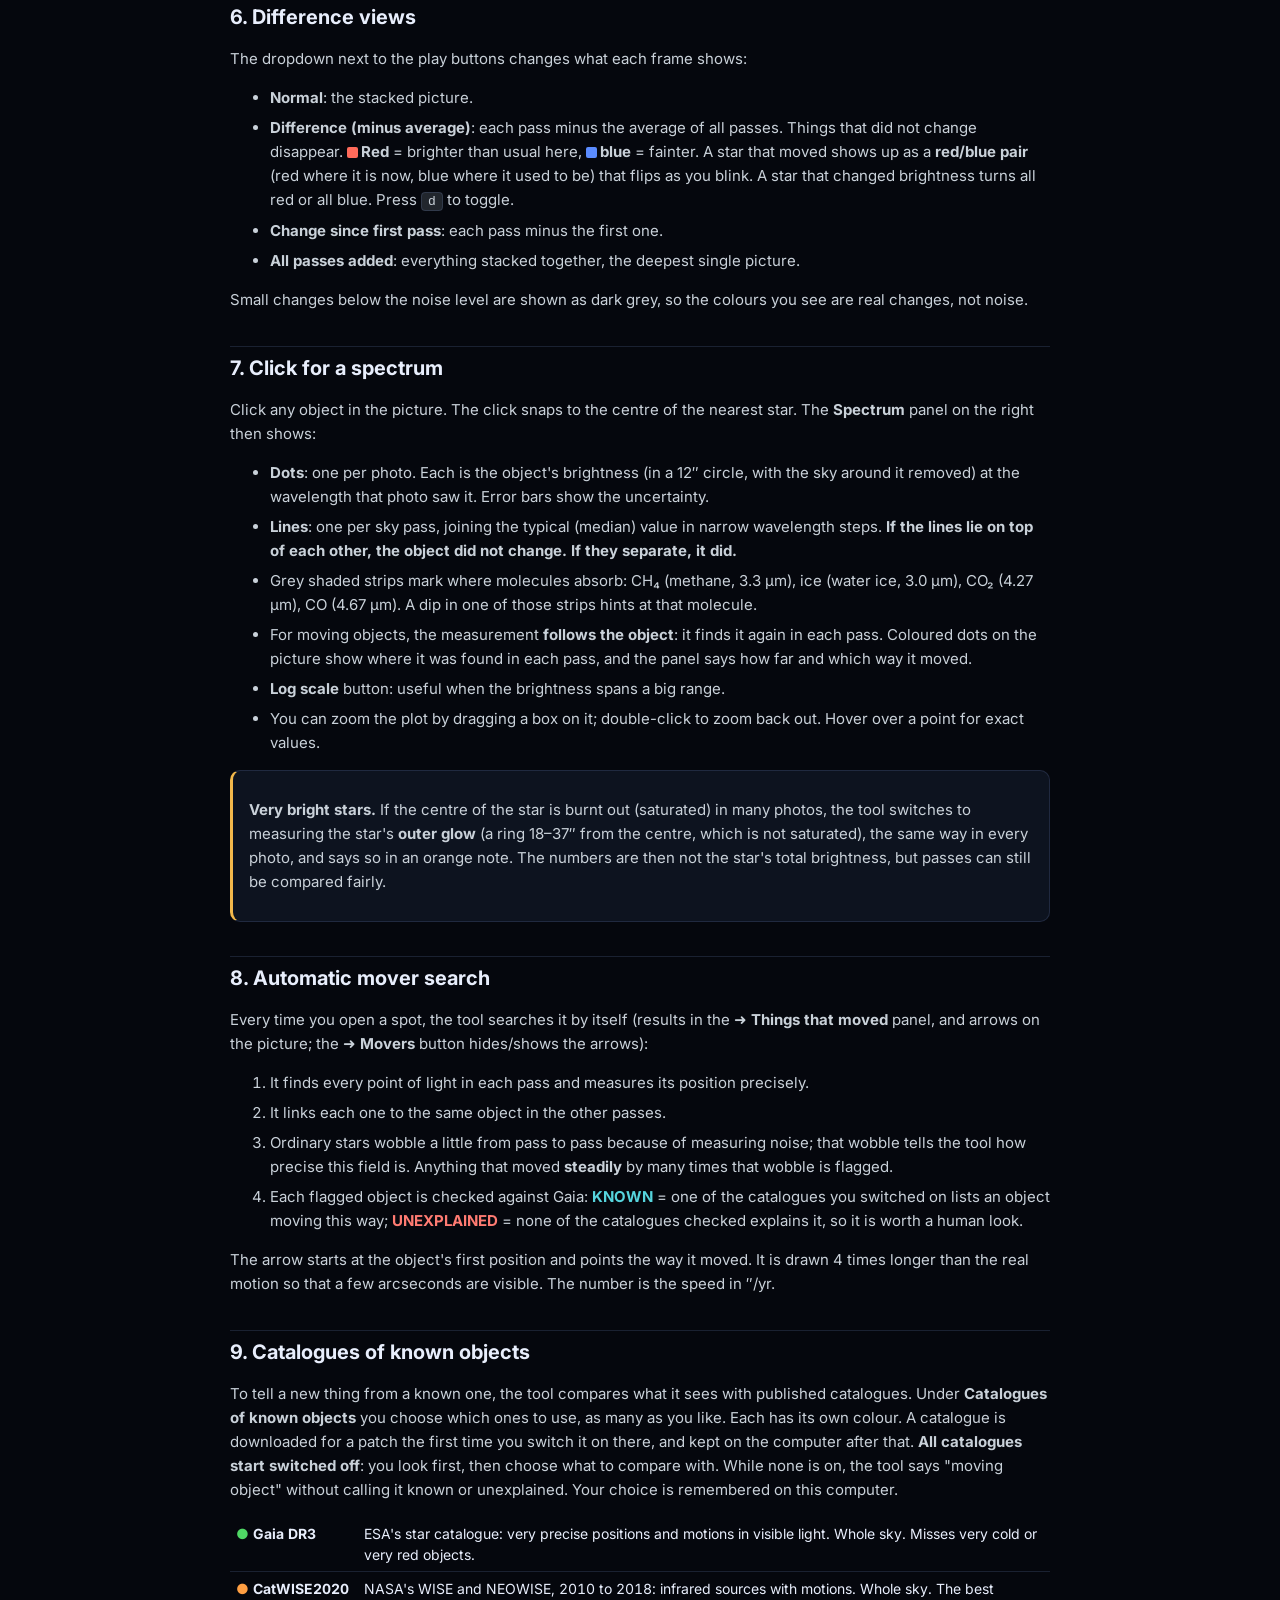
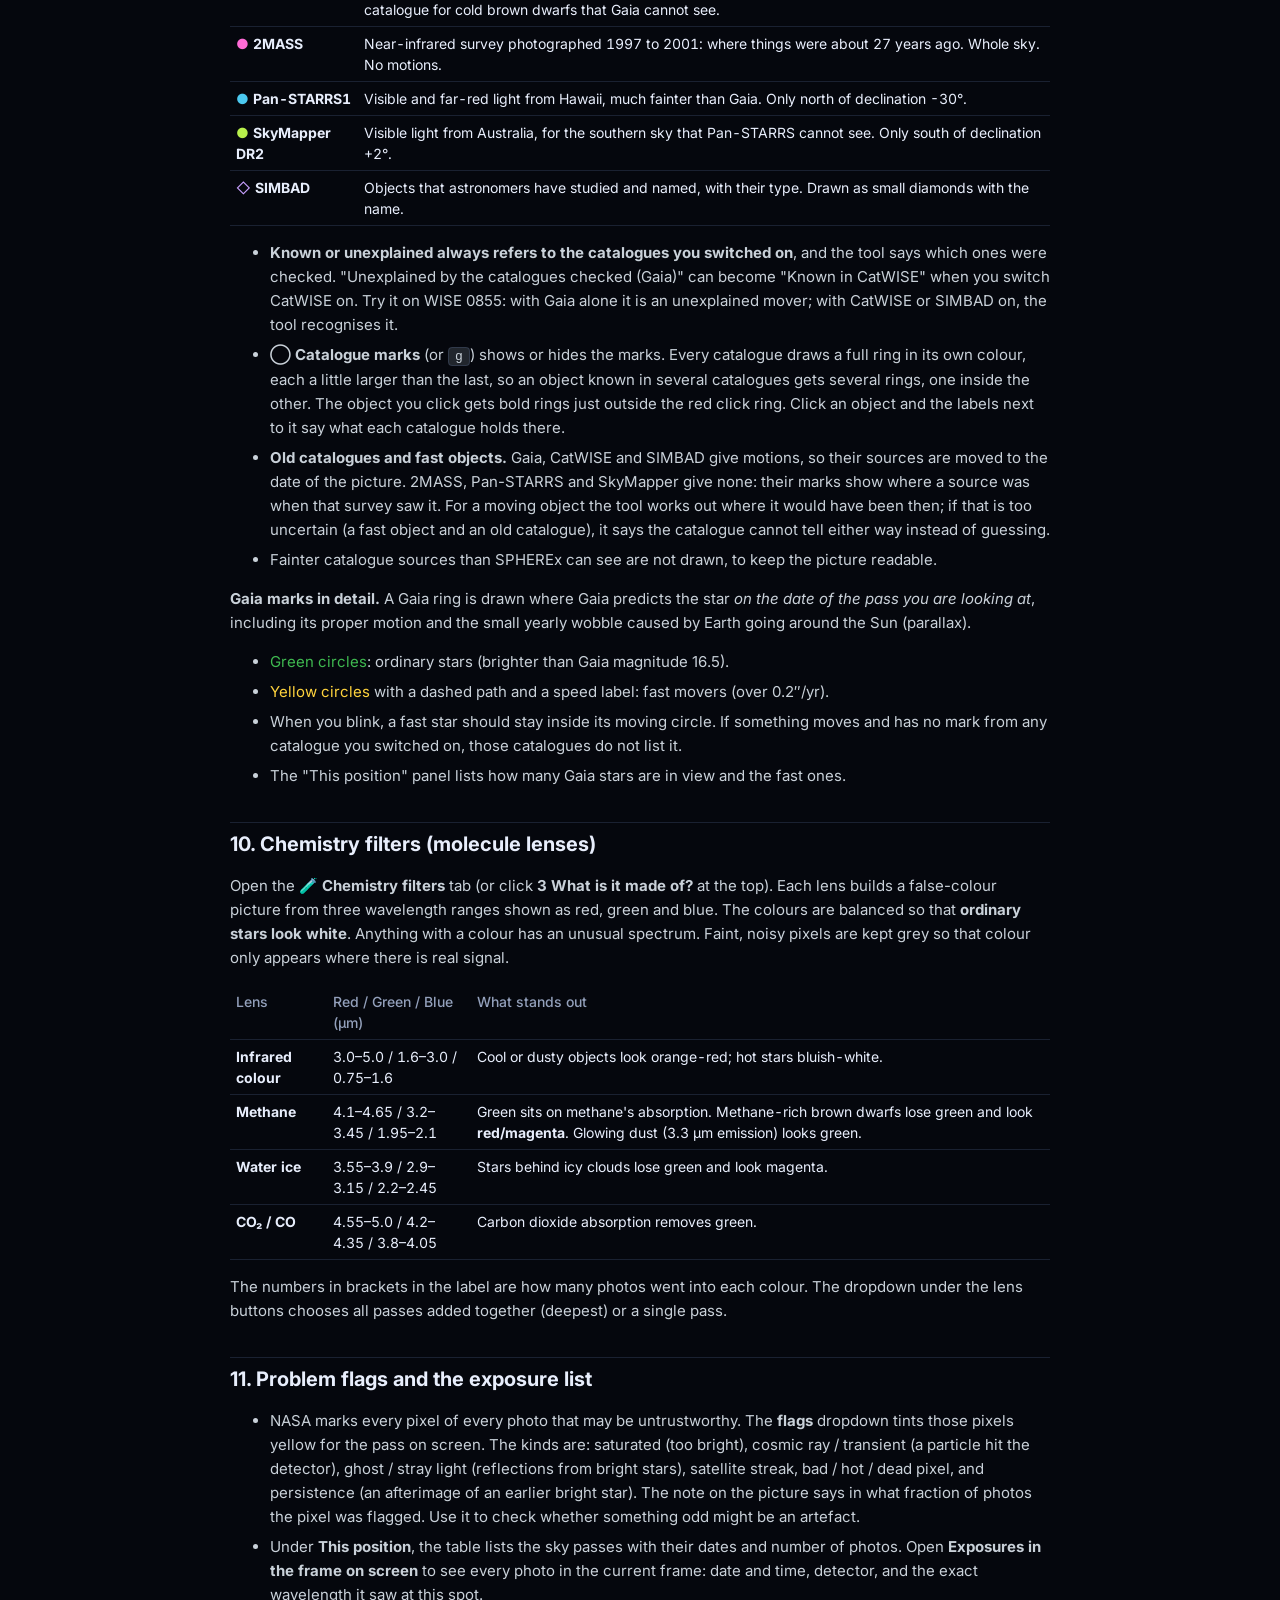
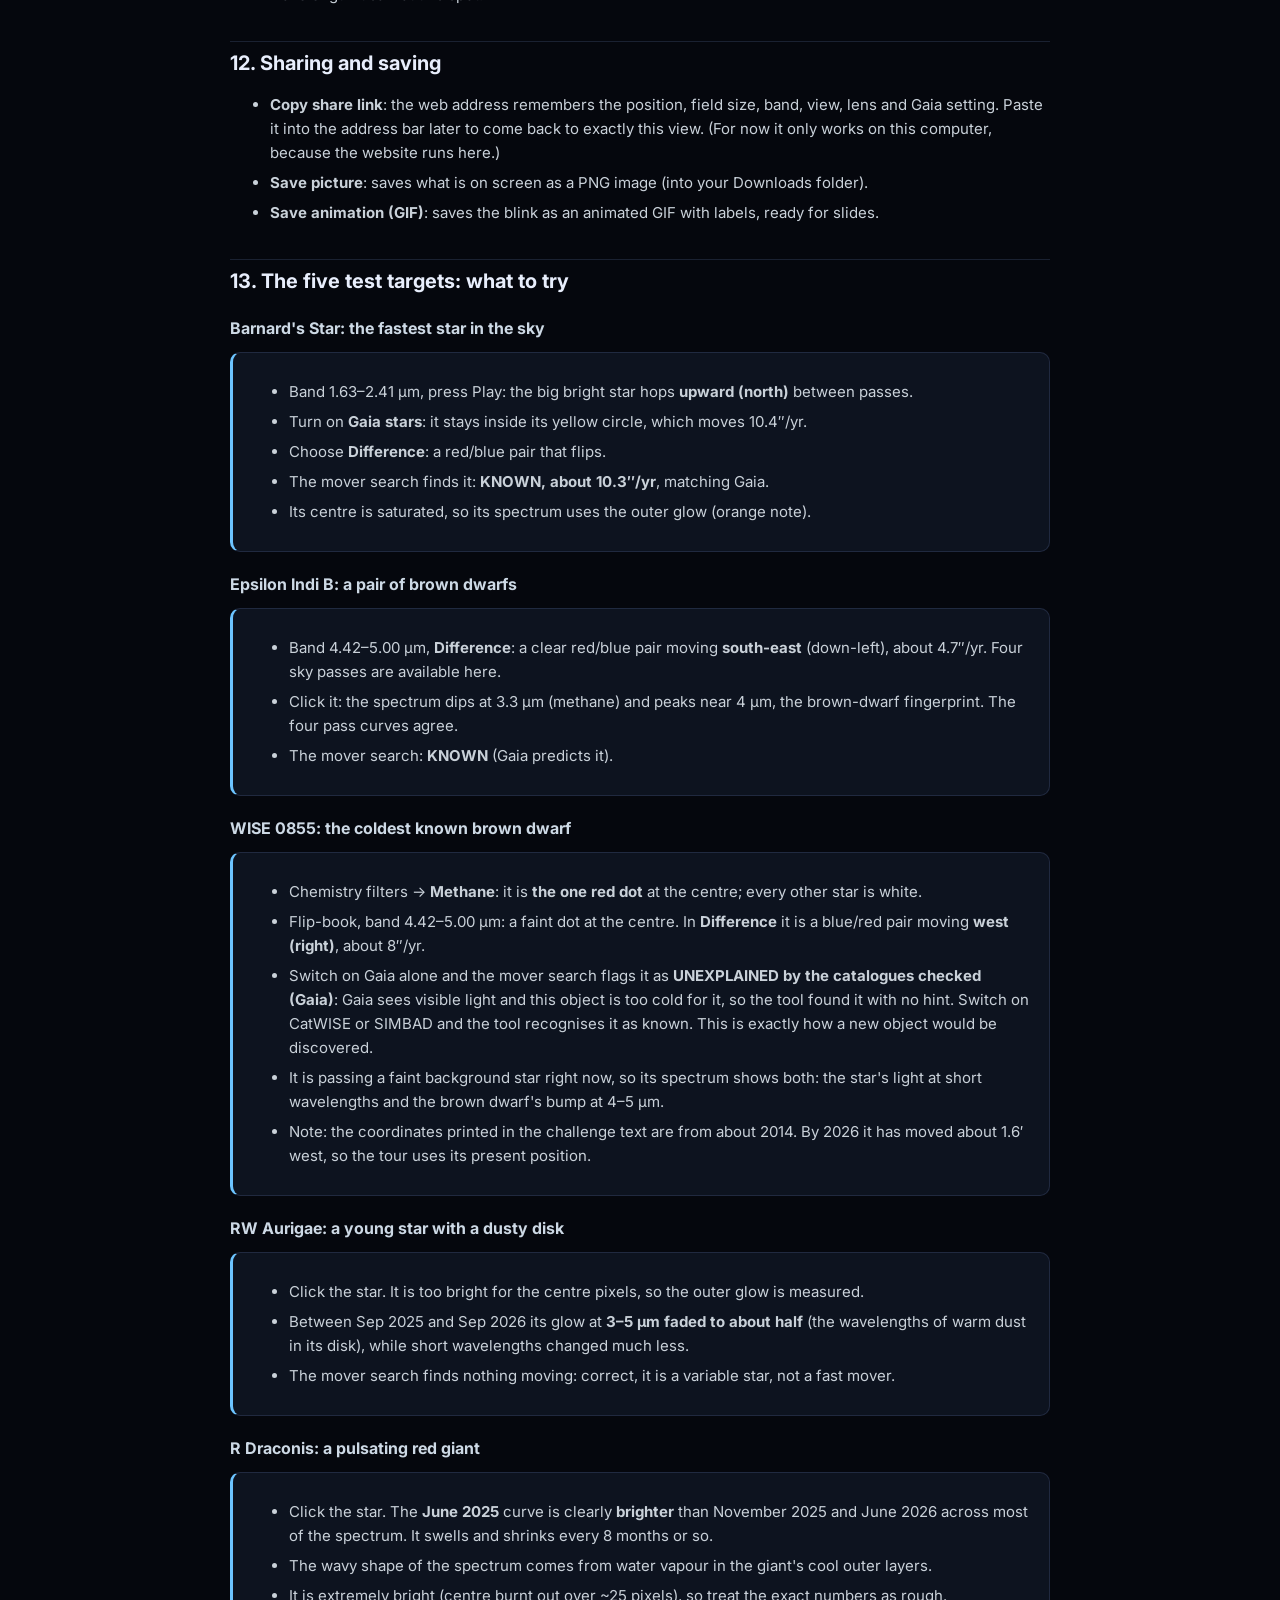
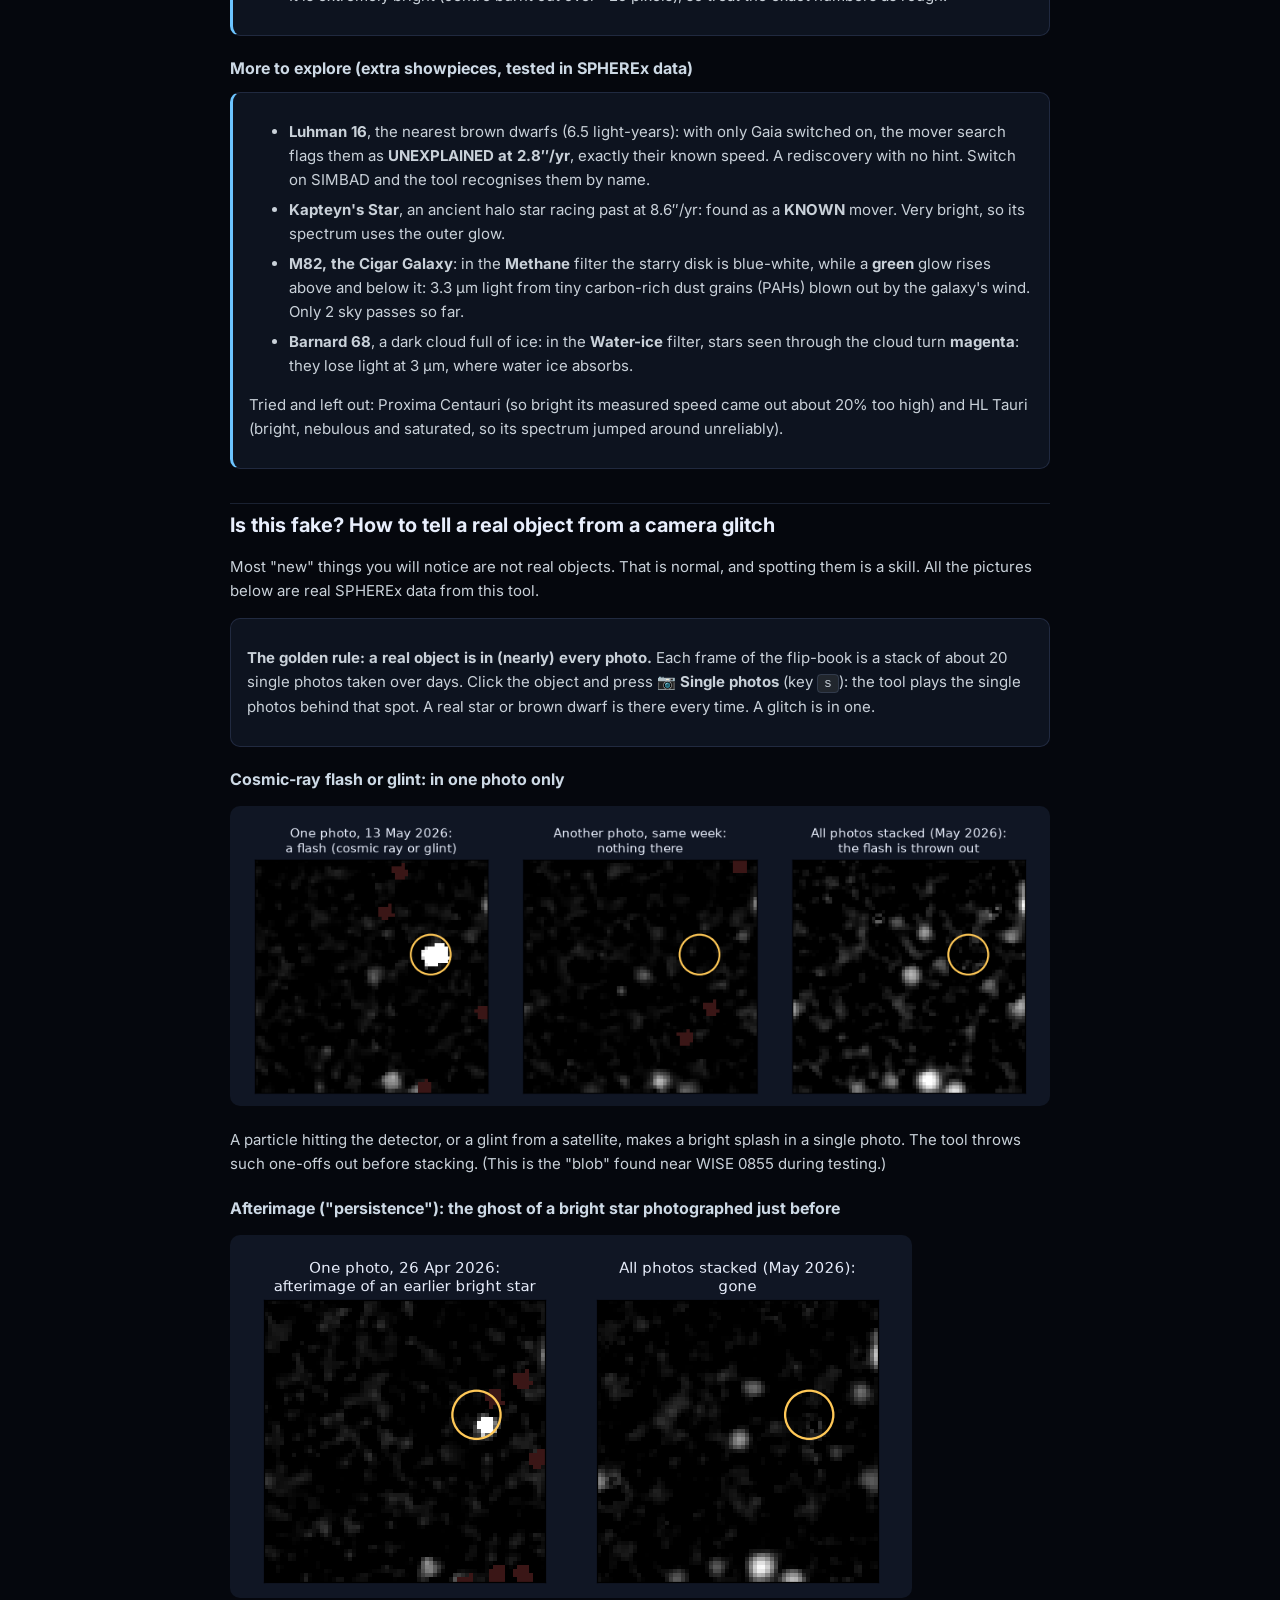
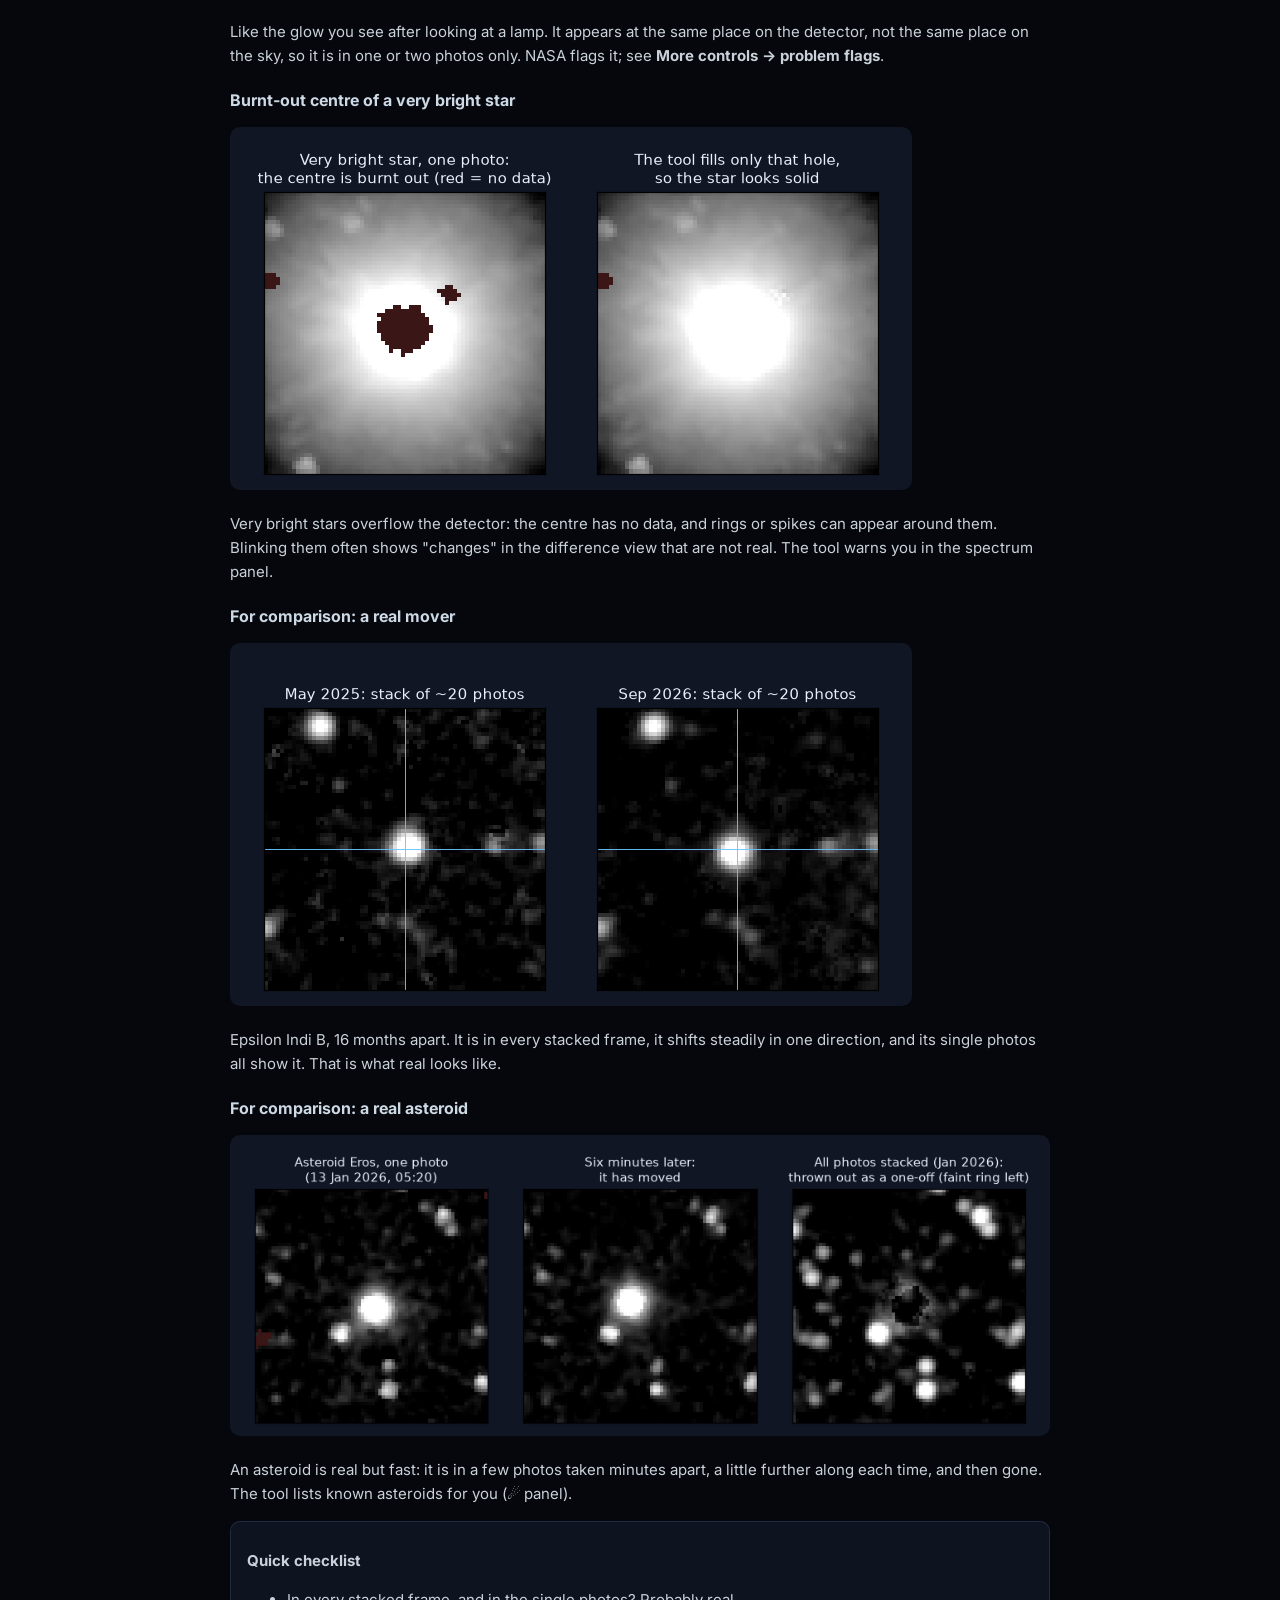
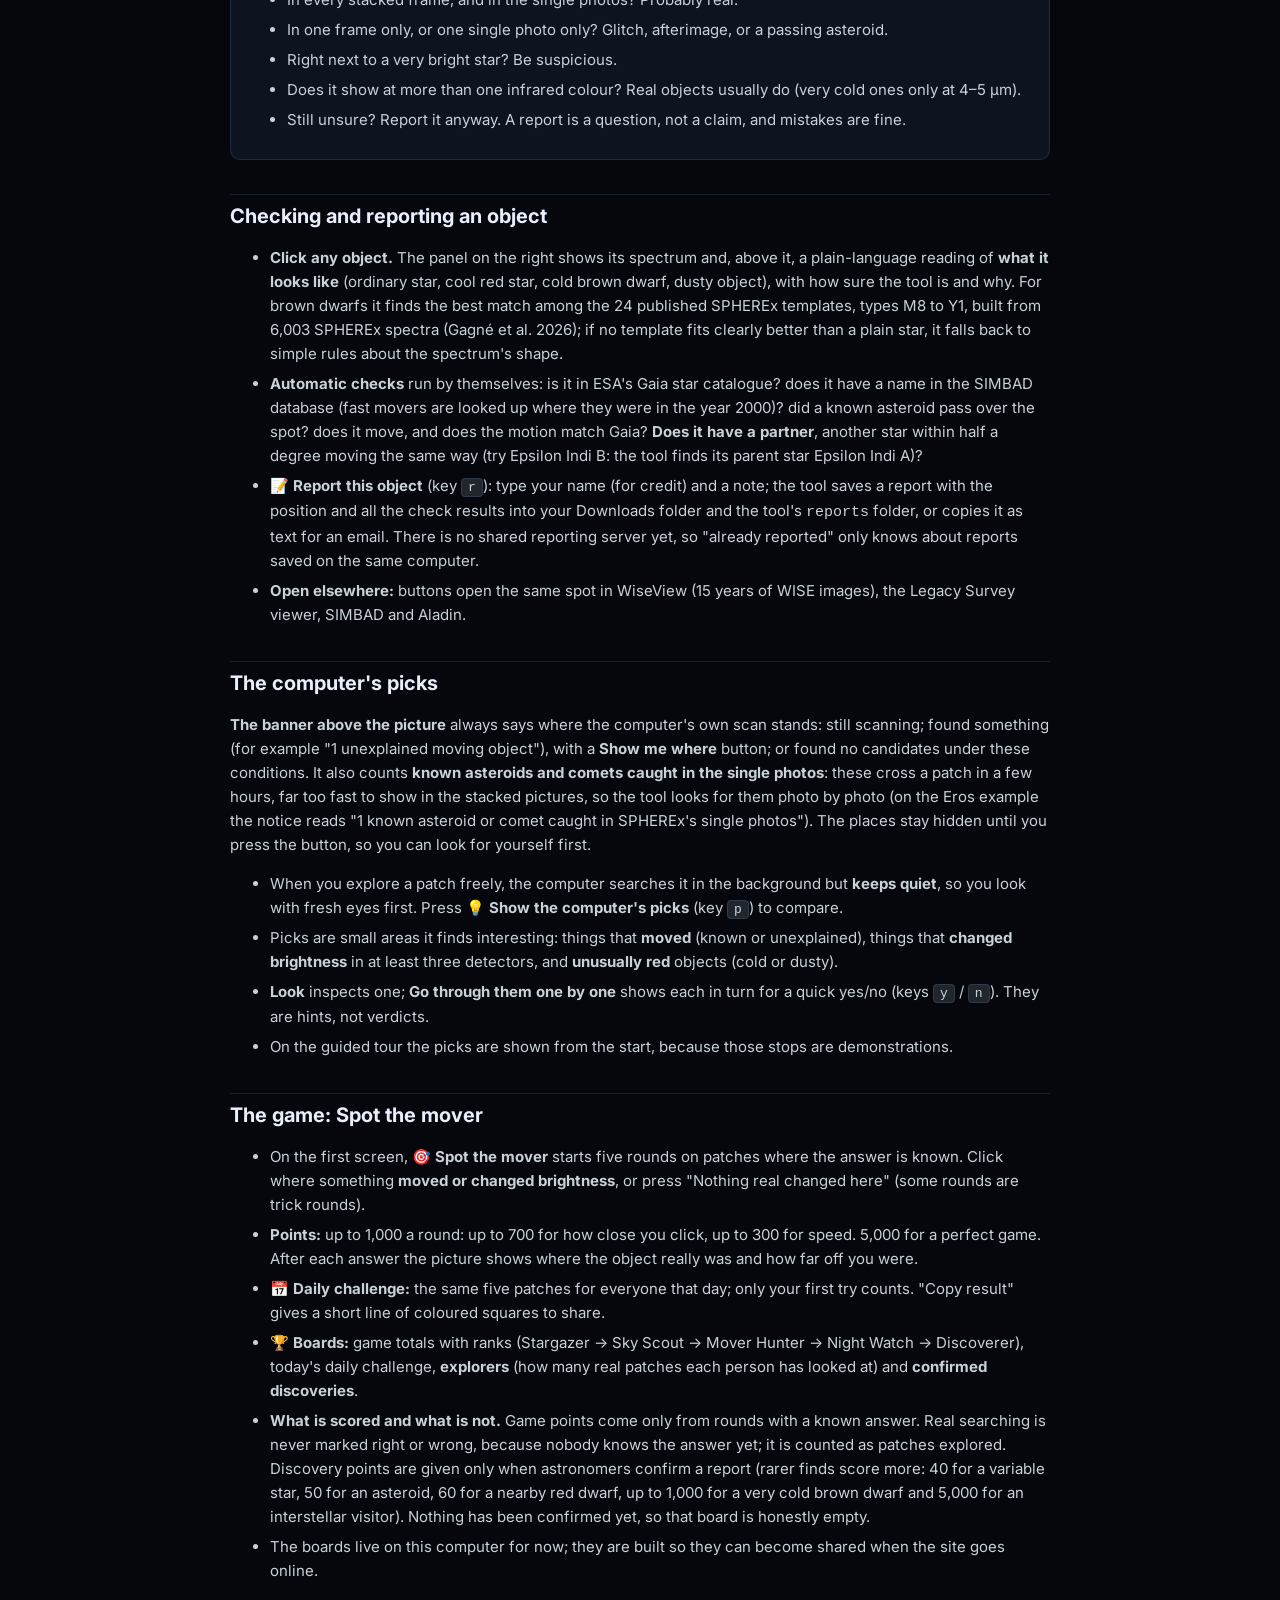
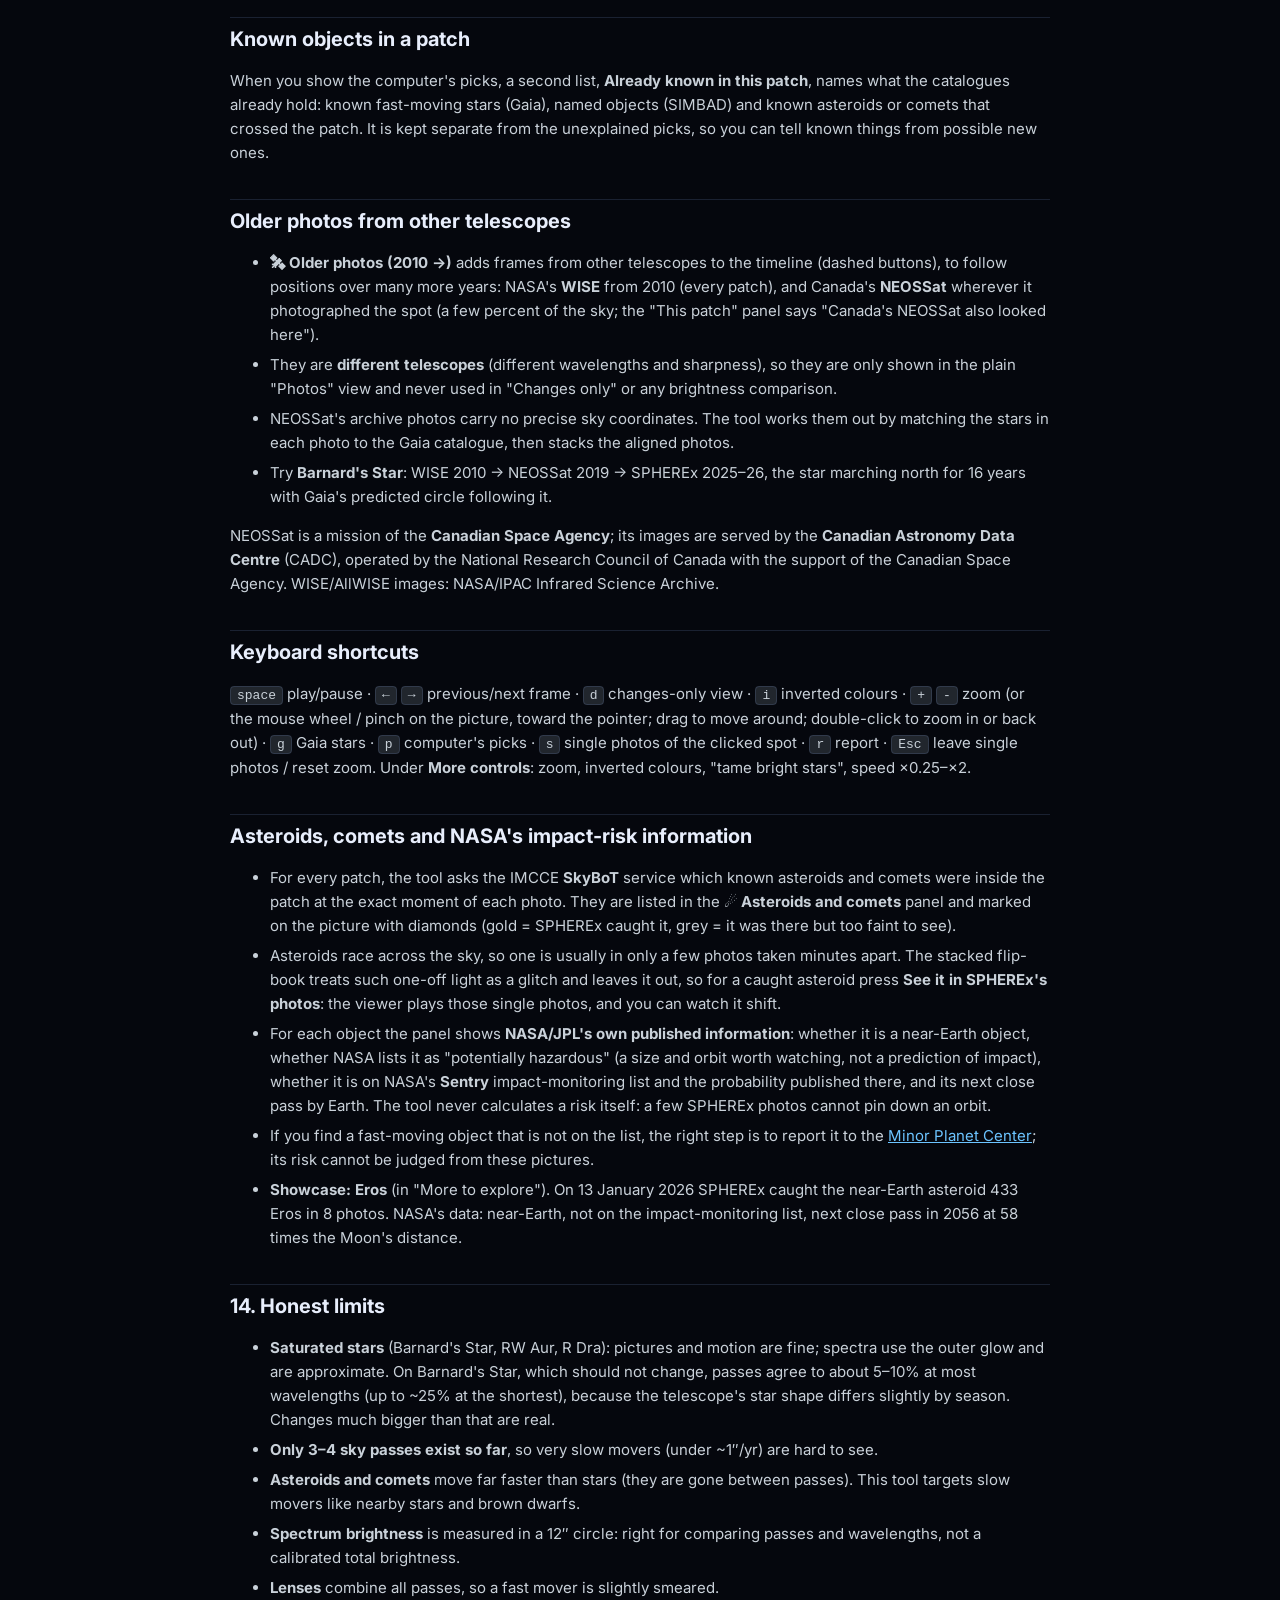
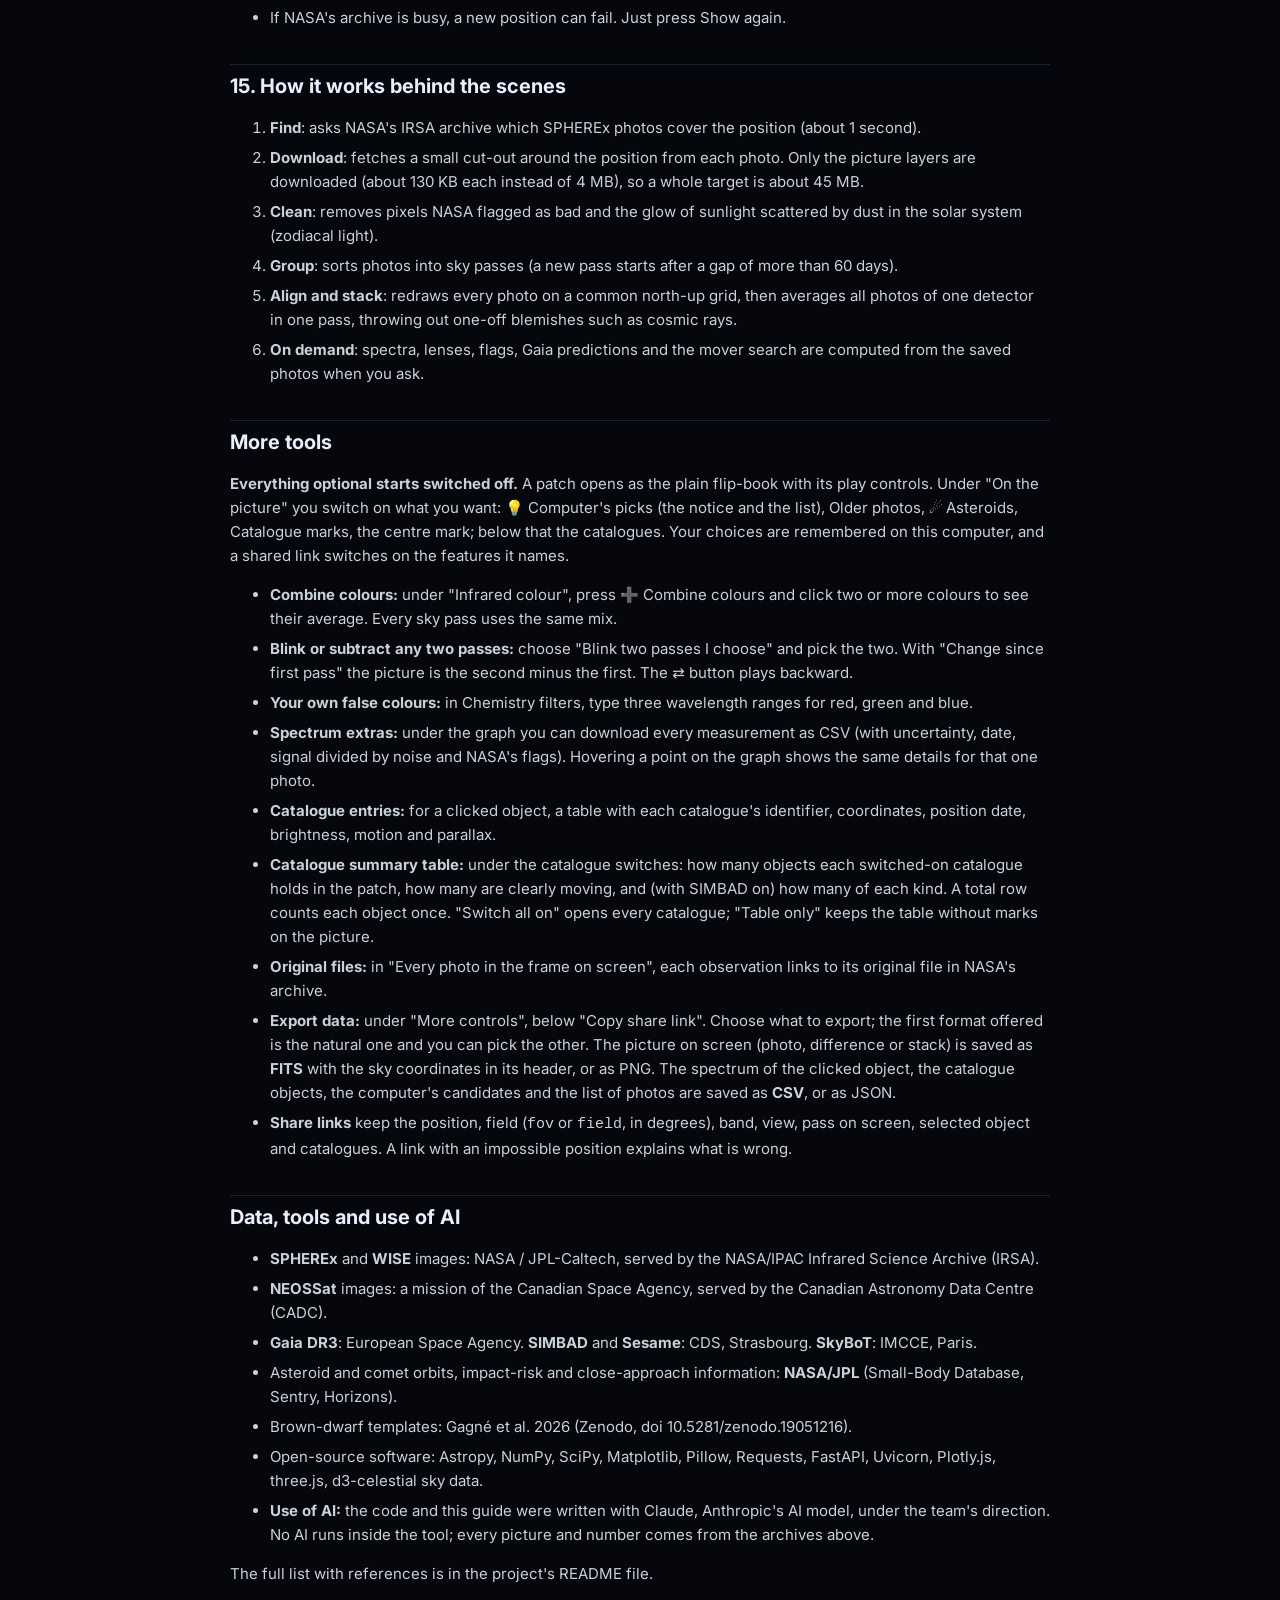
==== commit debec059: "All optional features start off (computer's notice and picks, asteroids, older photos, centre mark);" ====
--- a/web/guide.html
+++ b/web/guide.html
@@ -463,6 +463,10 @@
     <li><b>On demand</b>: spectra, lenses, flags, Gaia predictions and the mover search are computed from the saved photos when you ask.</li>
   </ol>
   <h2 id="more">More tools</h2>
+  <p><b>Everything optional starts switched off.</b> A patch opens as the plain flip-book with its play controls. Under
+    "On the picture" you switch on what you want: 💡 Computer's picks (the notice and the list), Older photos, ☄ Asteroids,
+    Catalogue marks, the centre mark; below that the catalogues. Your choices are remembered on this computer, and a
+    shared link switches on the features it names.</p>
   <ul>
     <li><b>Combine colours:</b> under "Infrared colour", press ➕ Combine colours and click two or more colours to see their average. Every sky pass uses the same mix.</li>
     <li><b>Blink or subtract any two passes:</b> choose "Blink two passes I choose" and pick the two. With "Change since first pass" the picture is the second minus the first. The ⇄ button plays backward.</li>
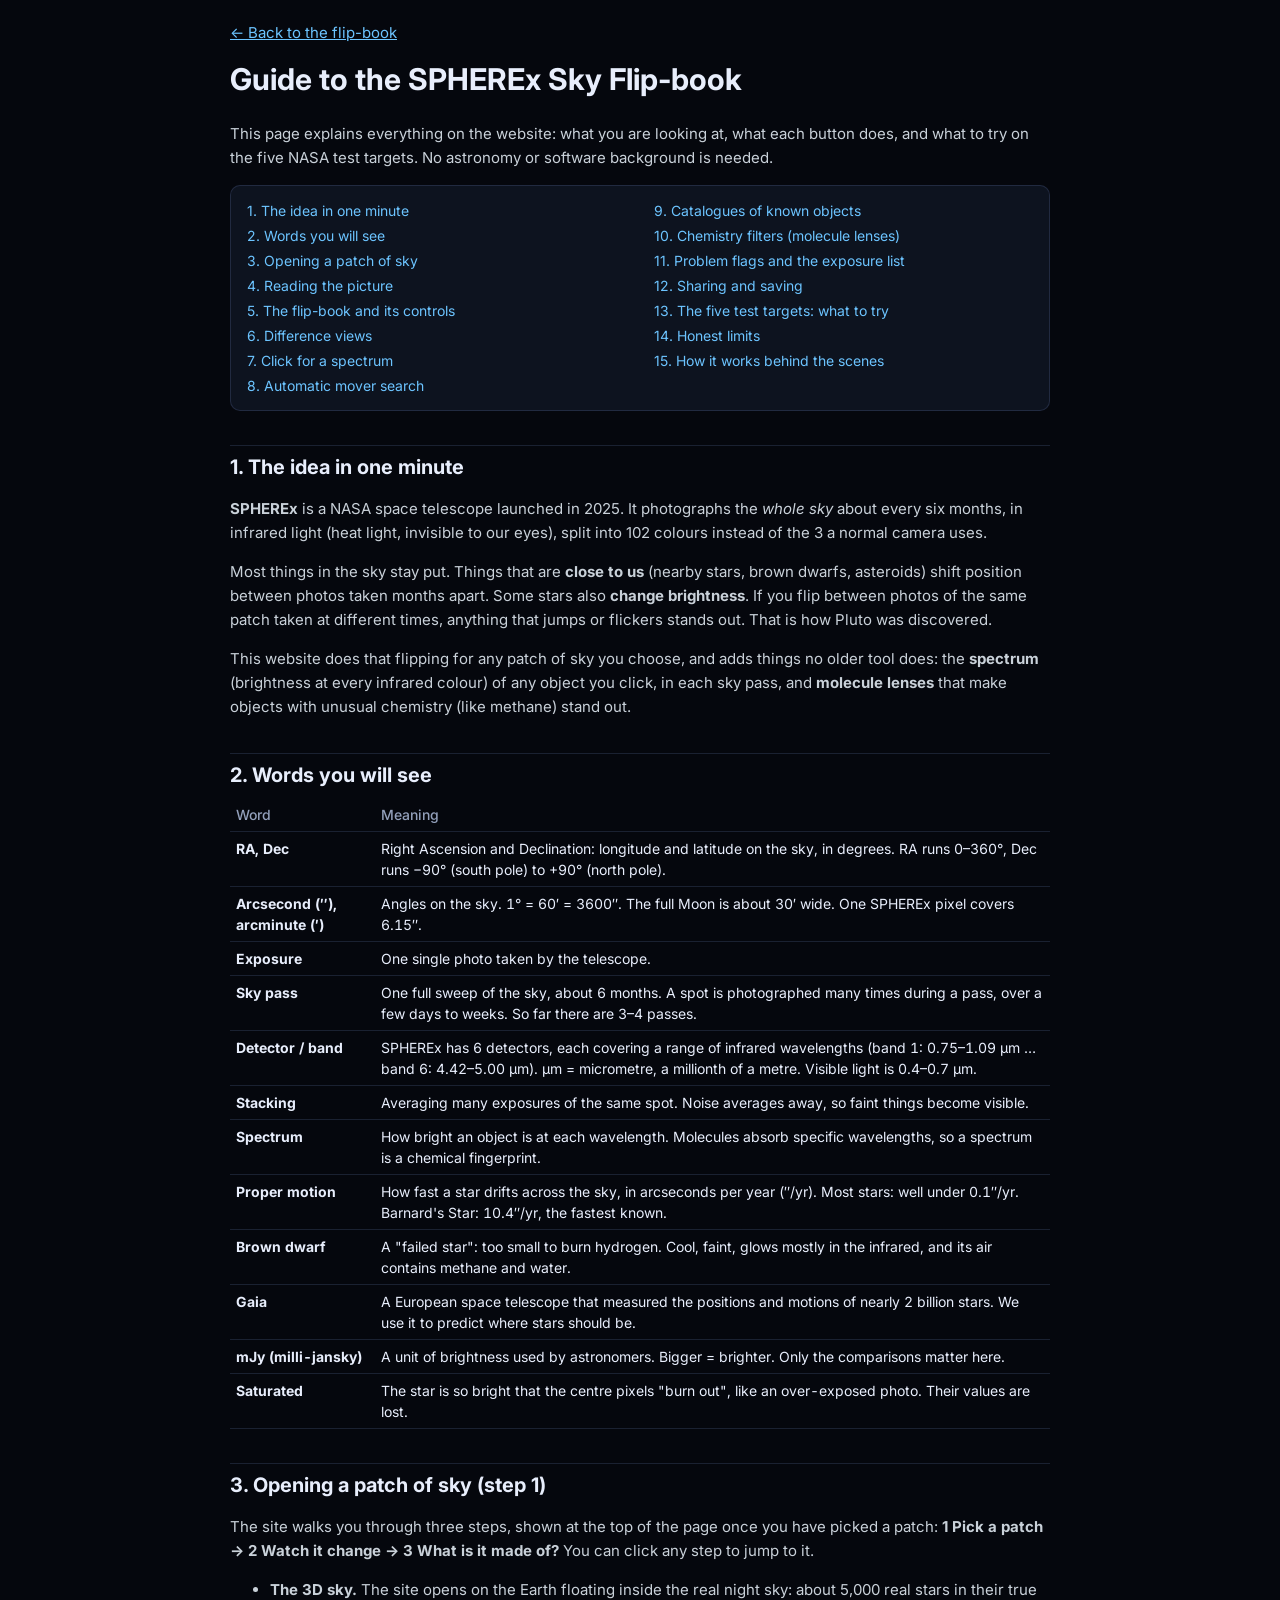
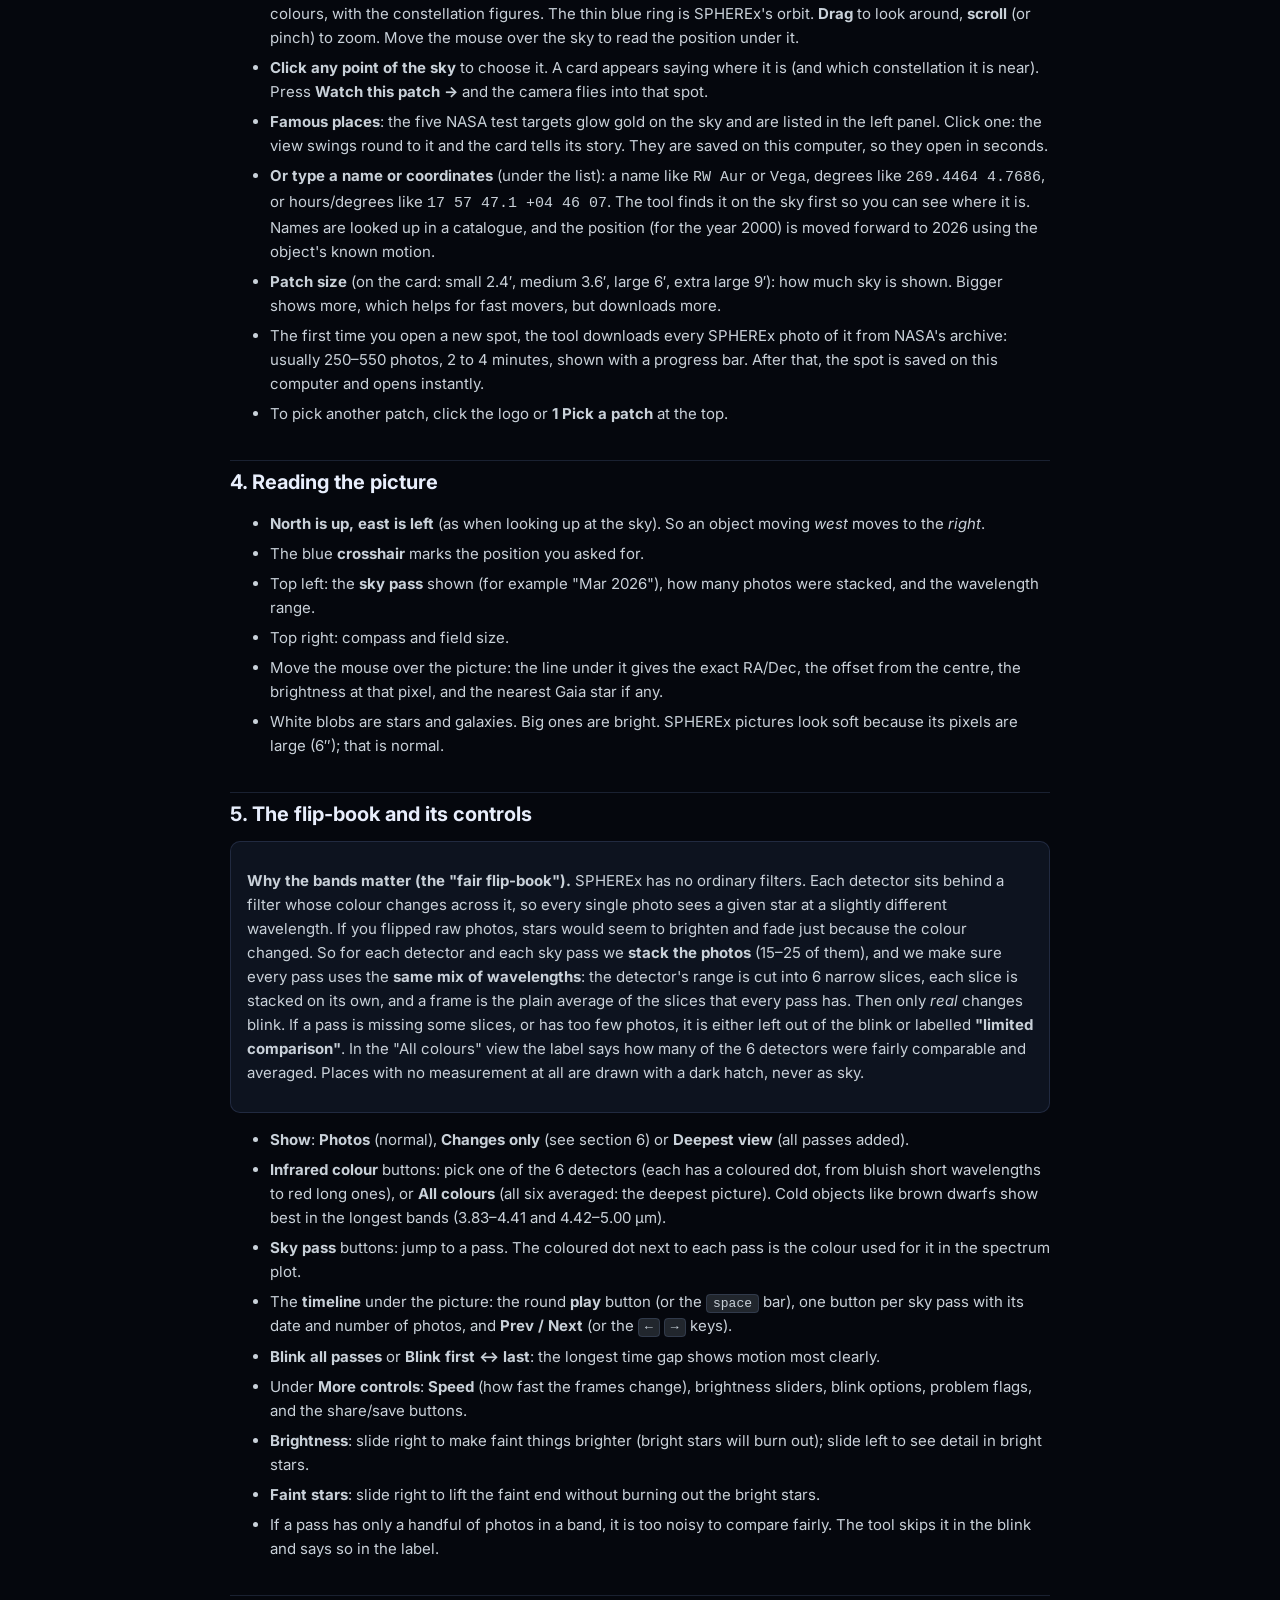
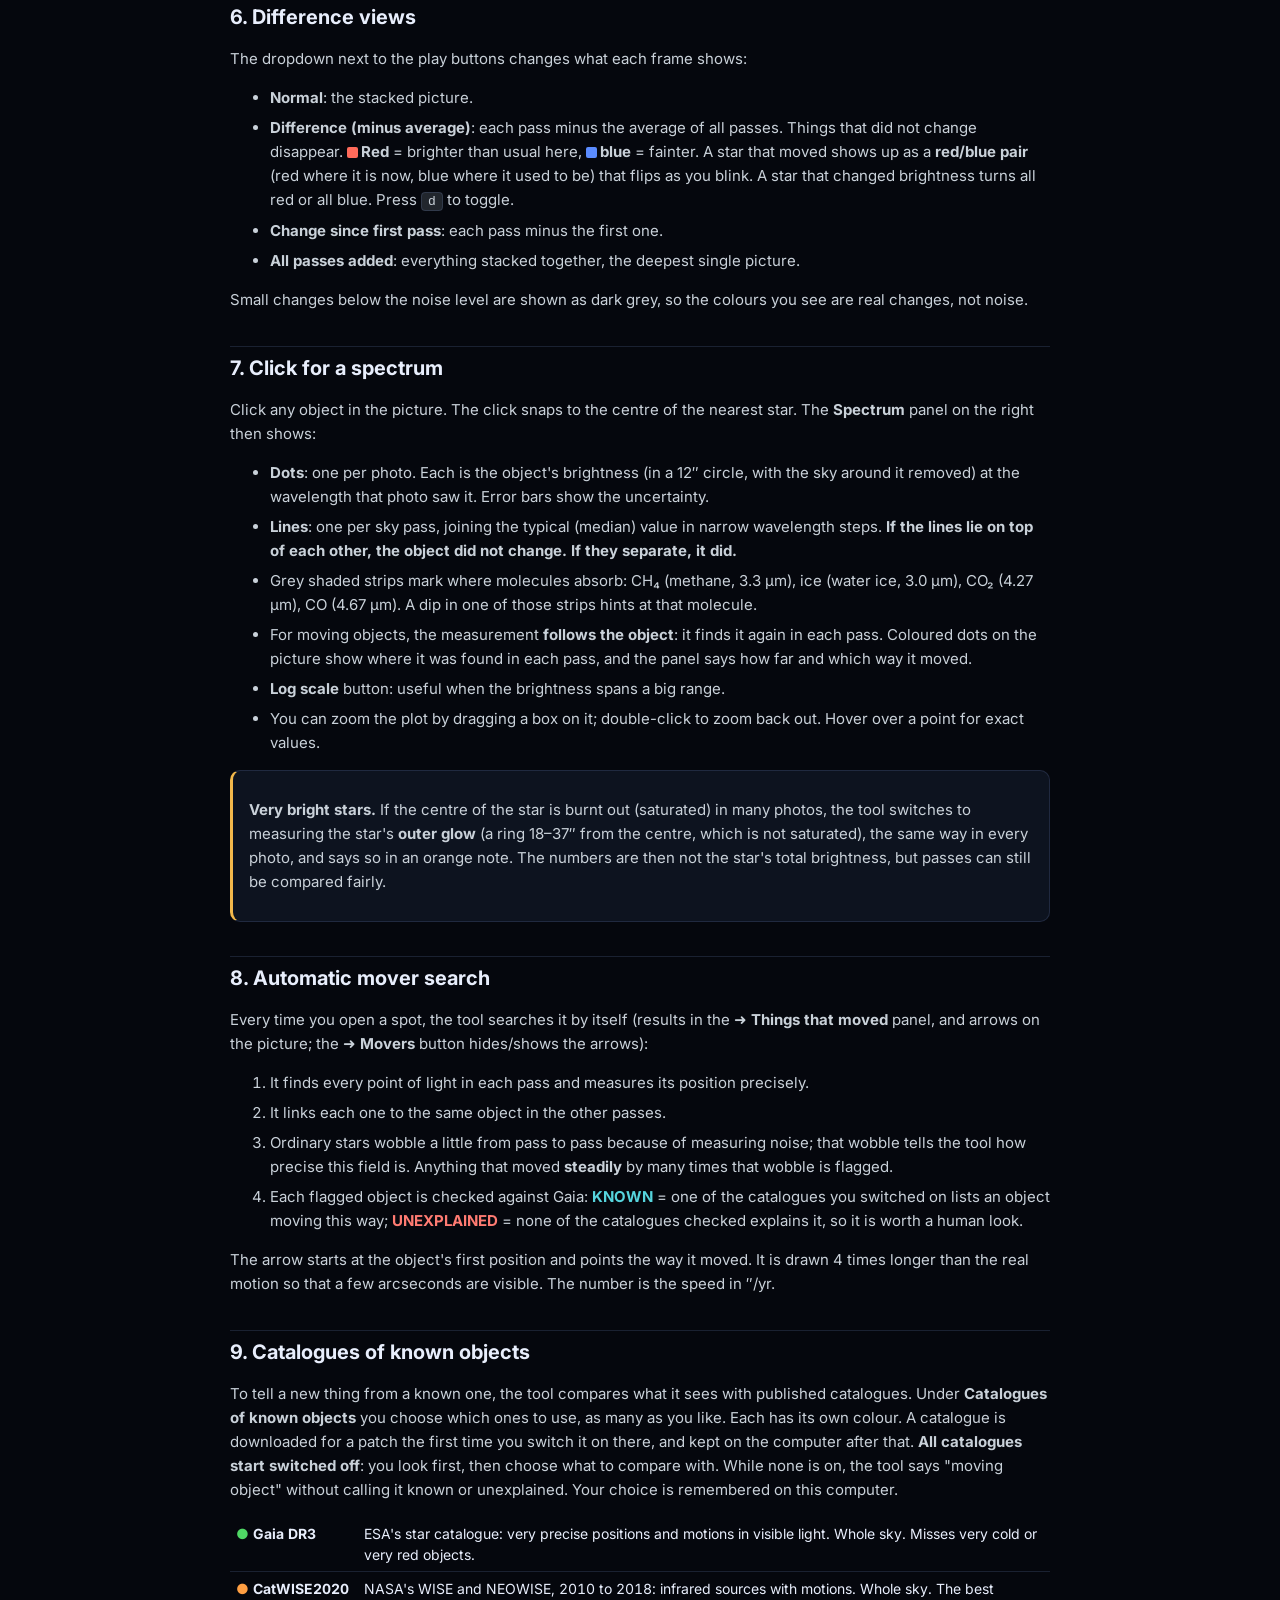
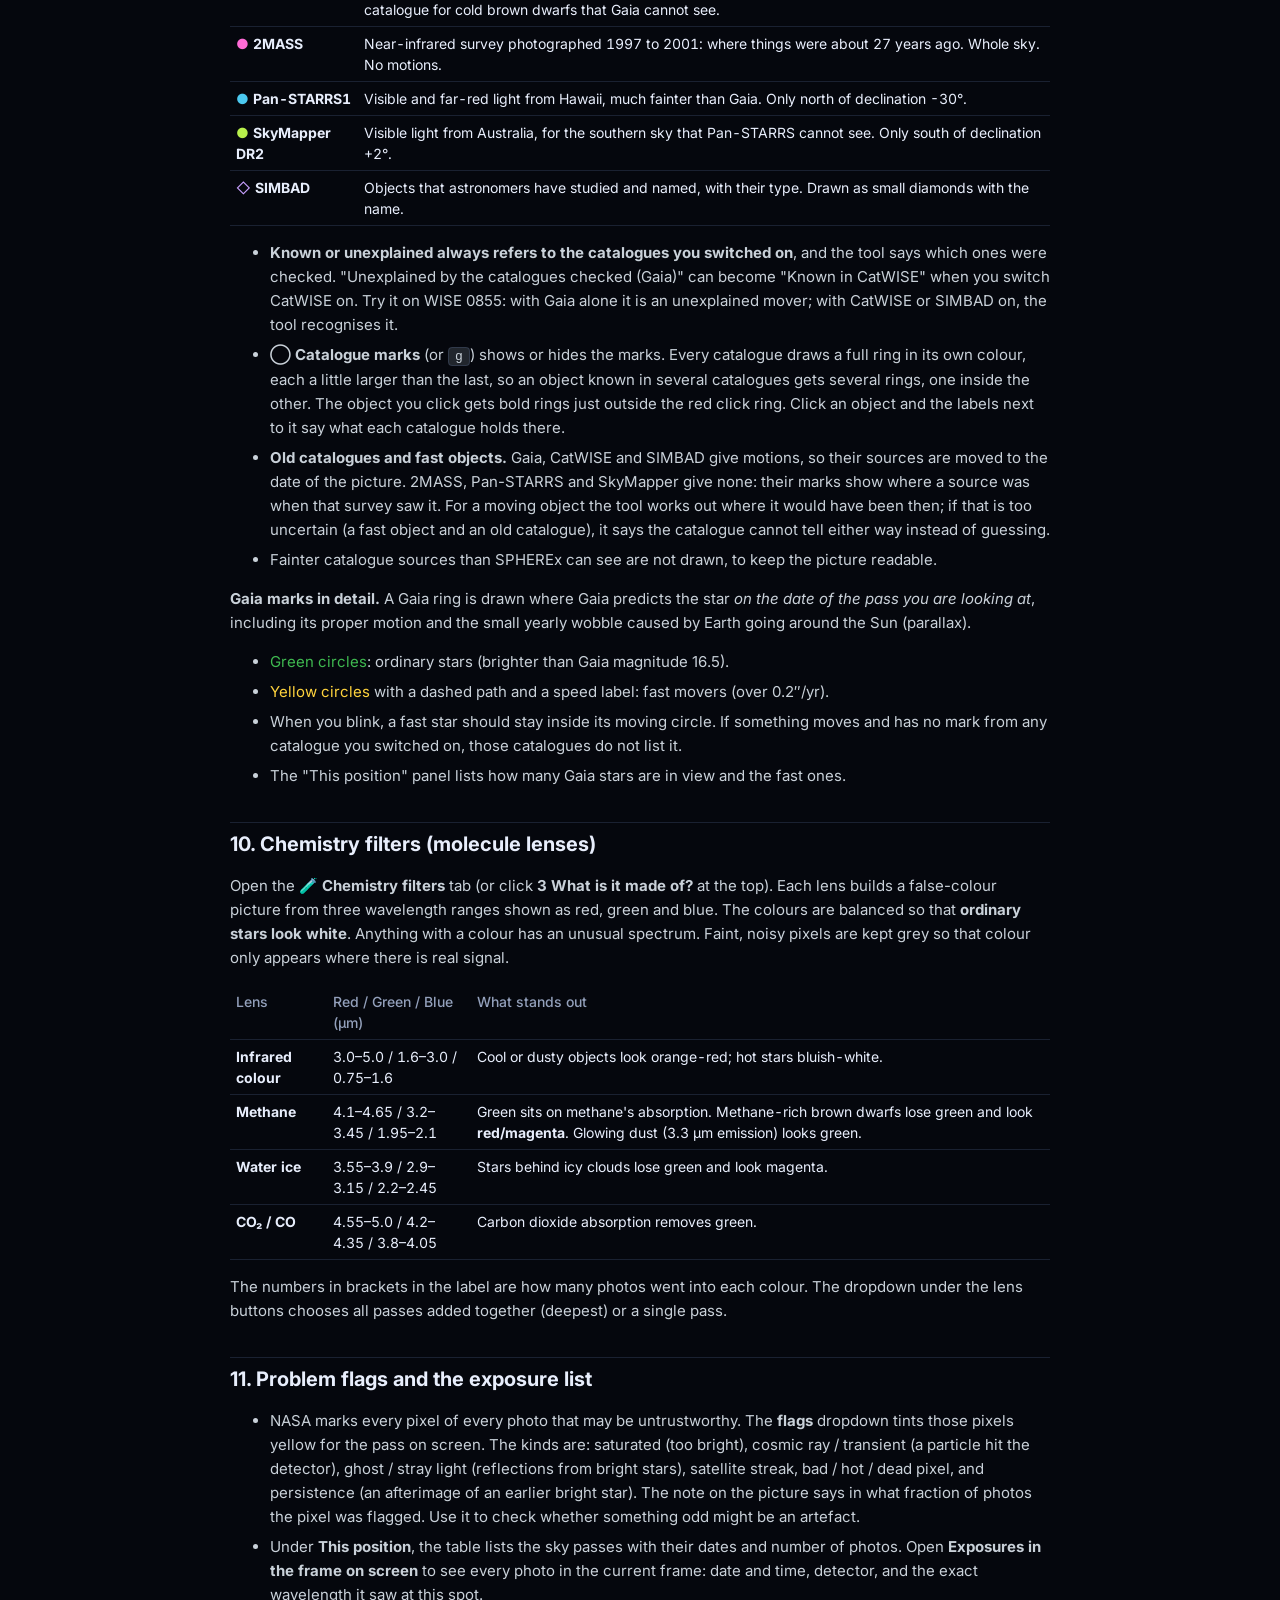
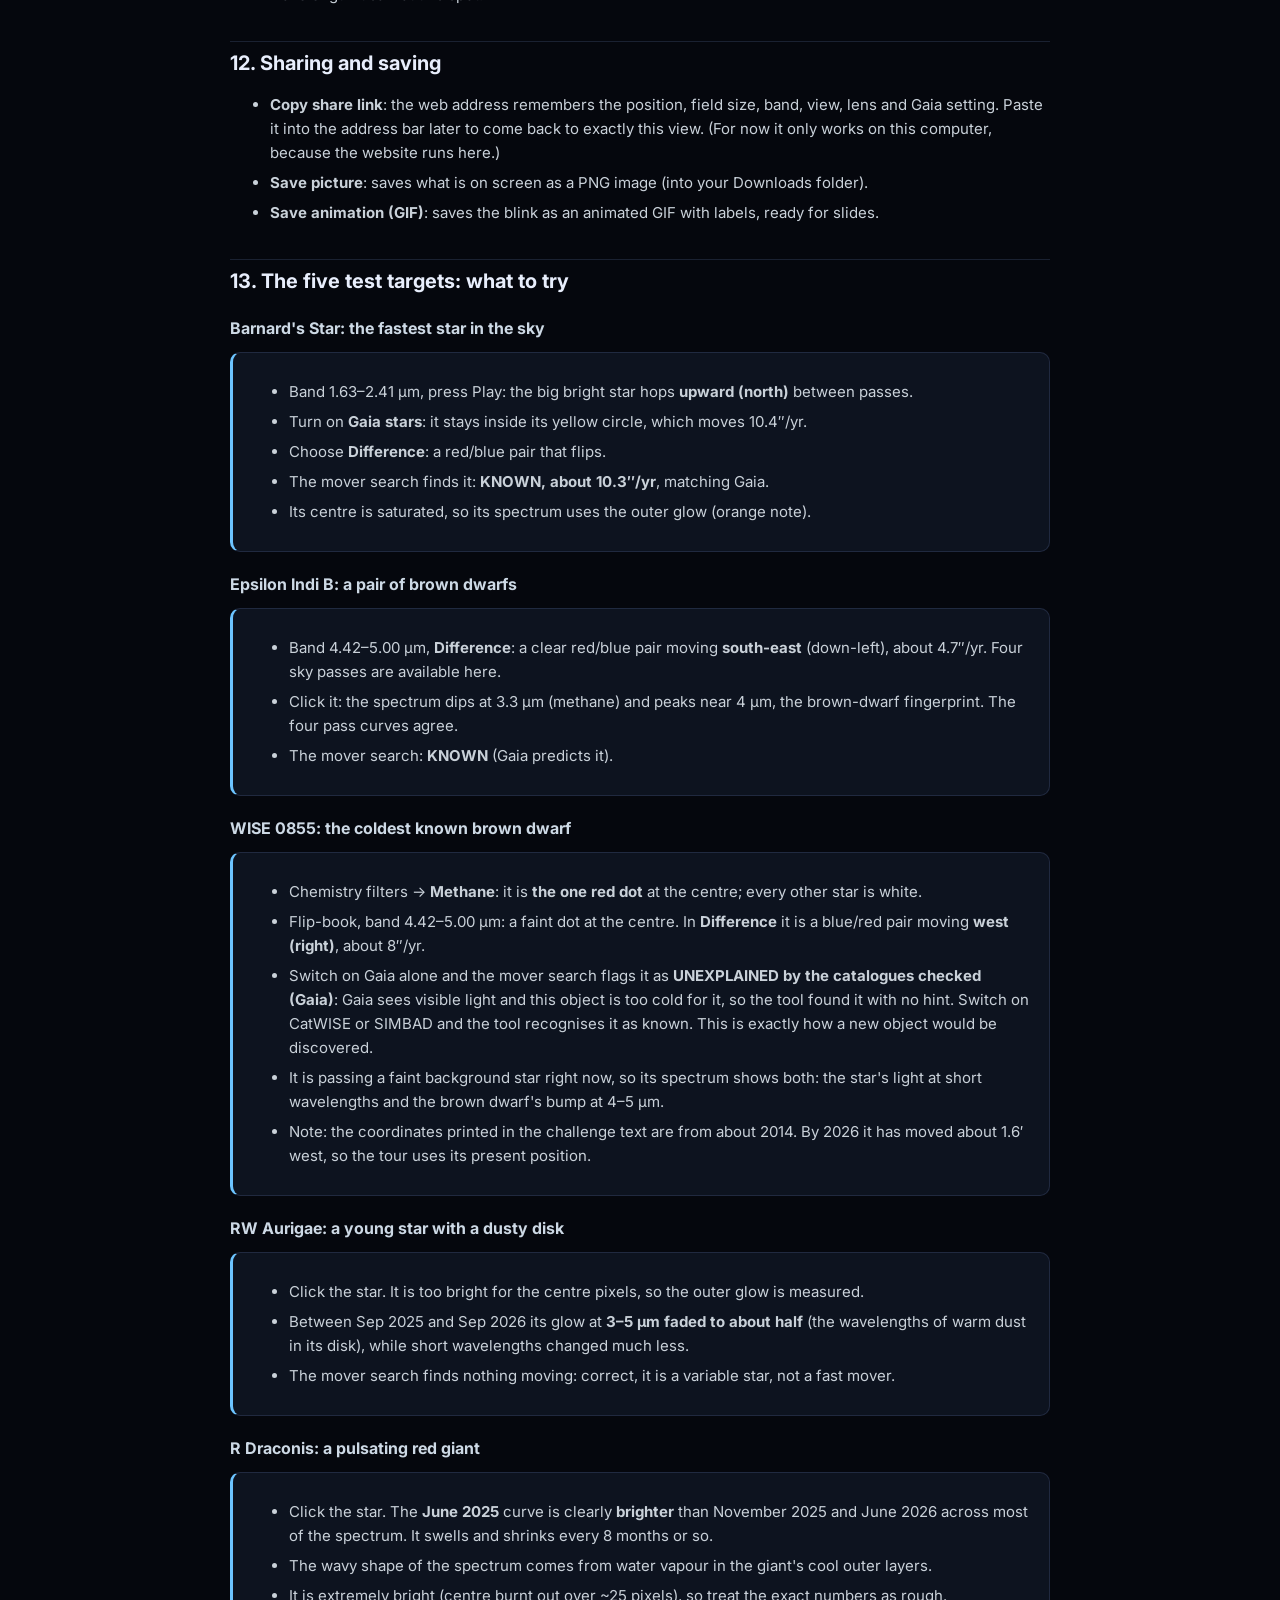
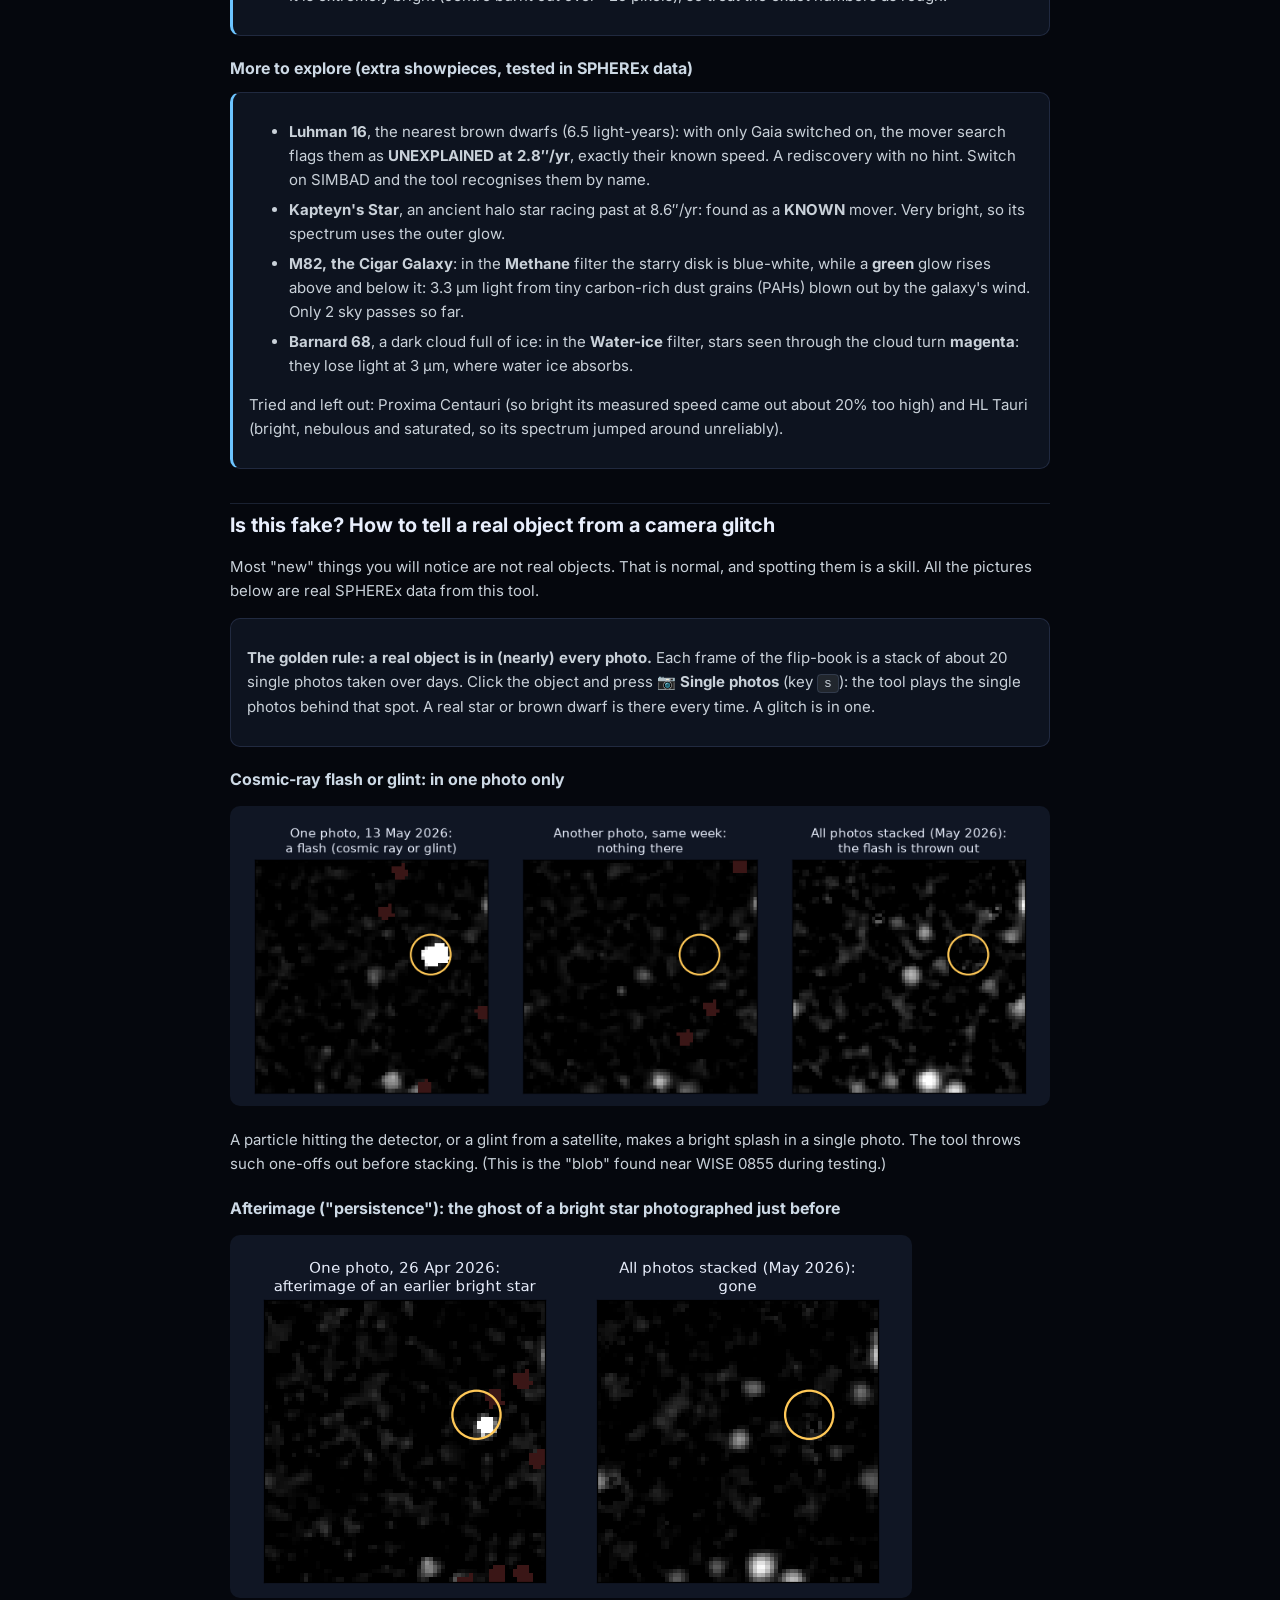
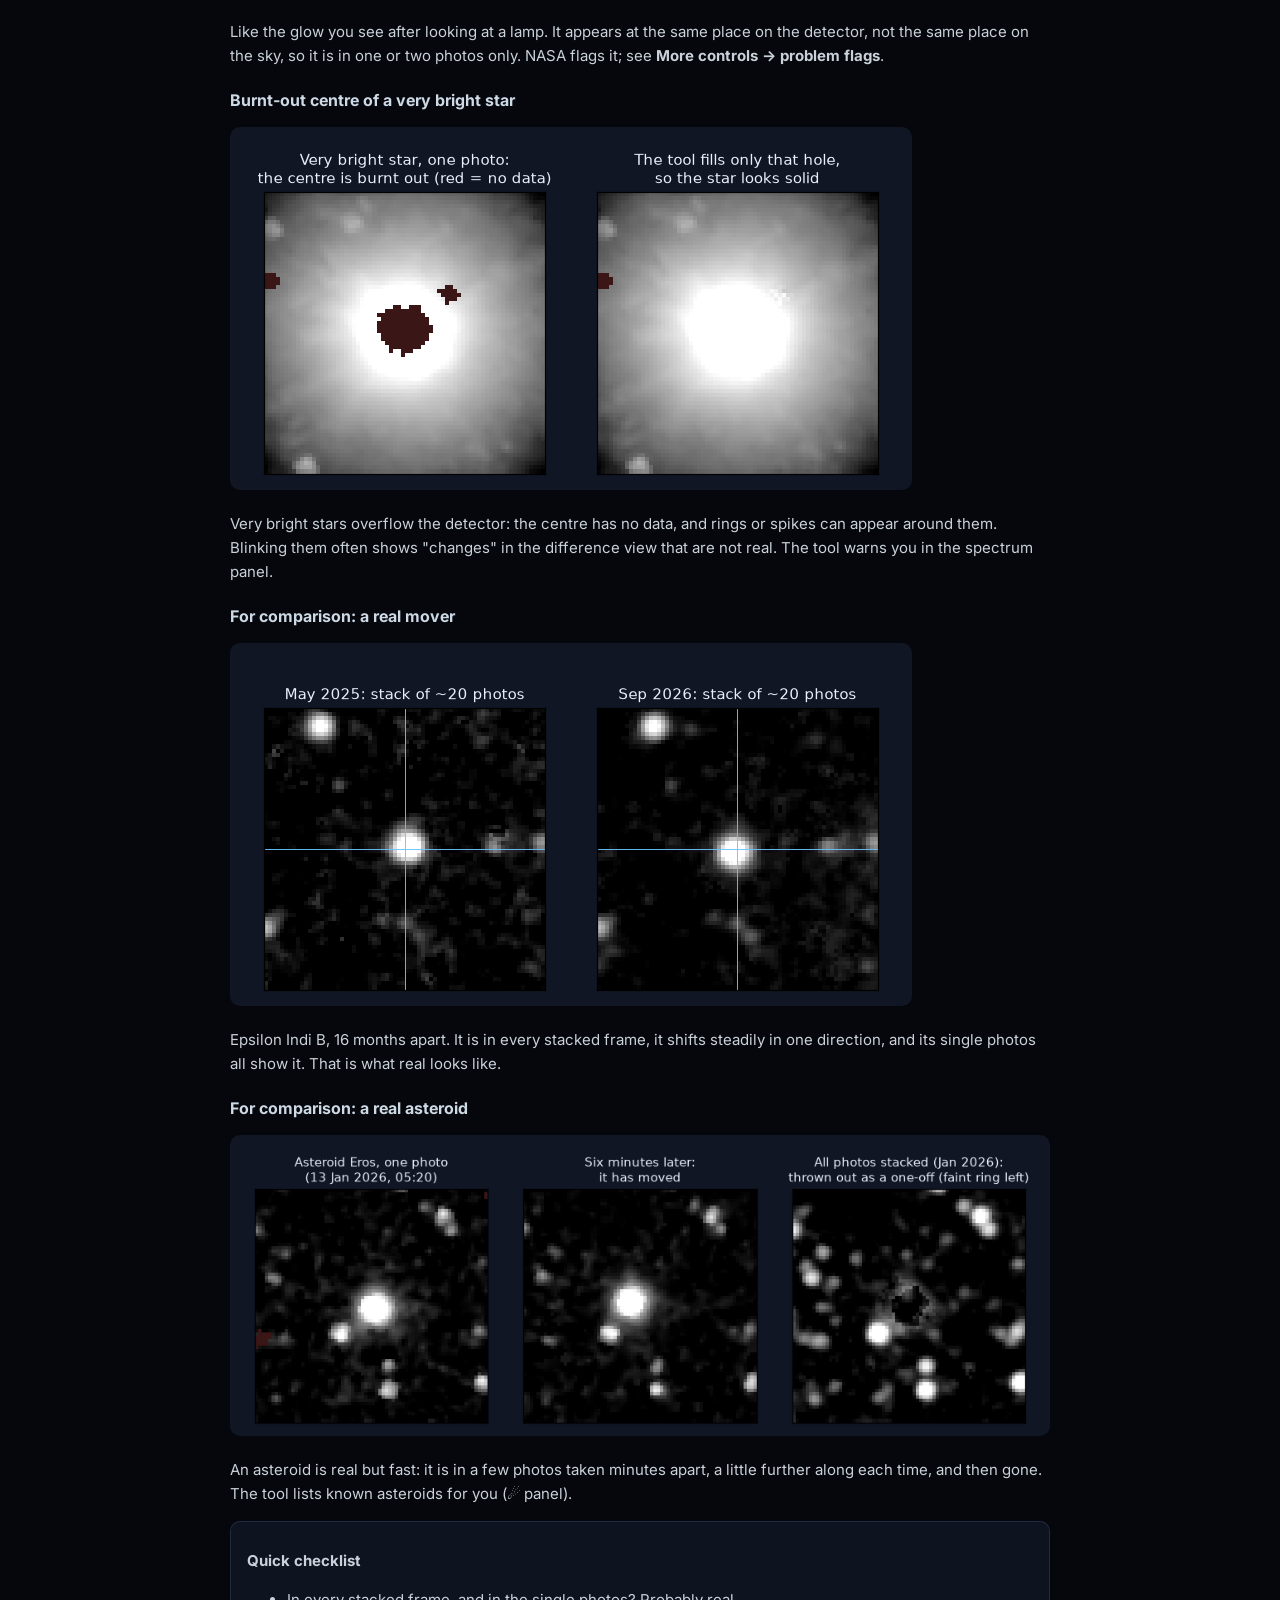
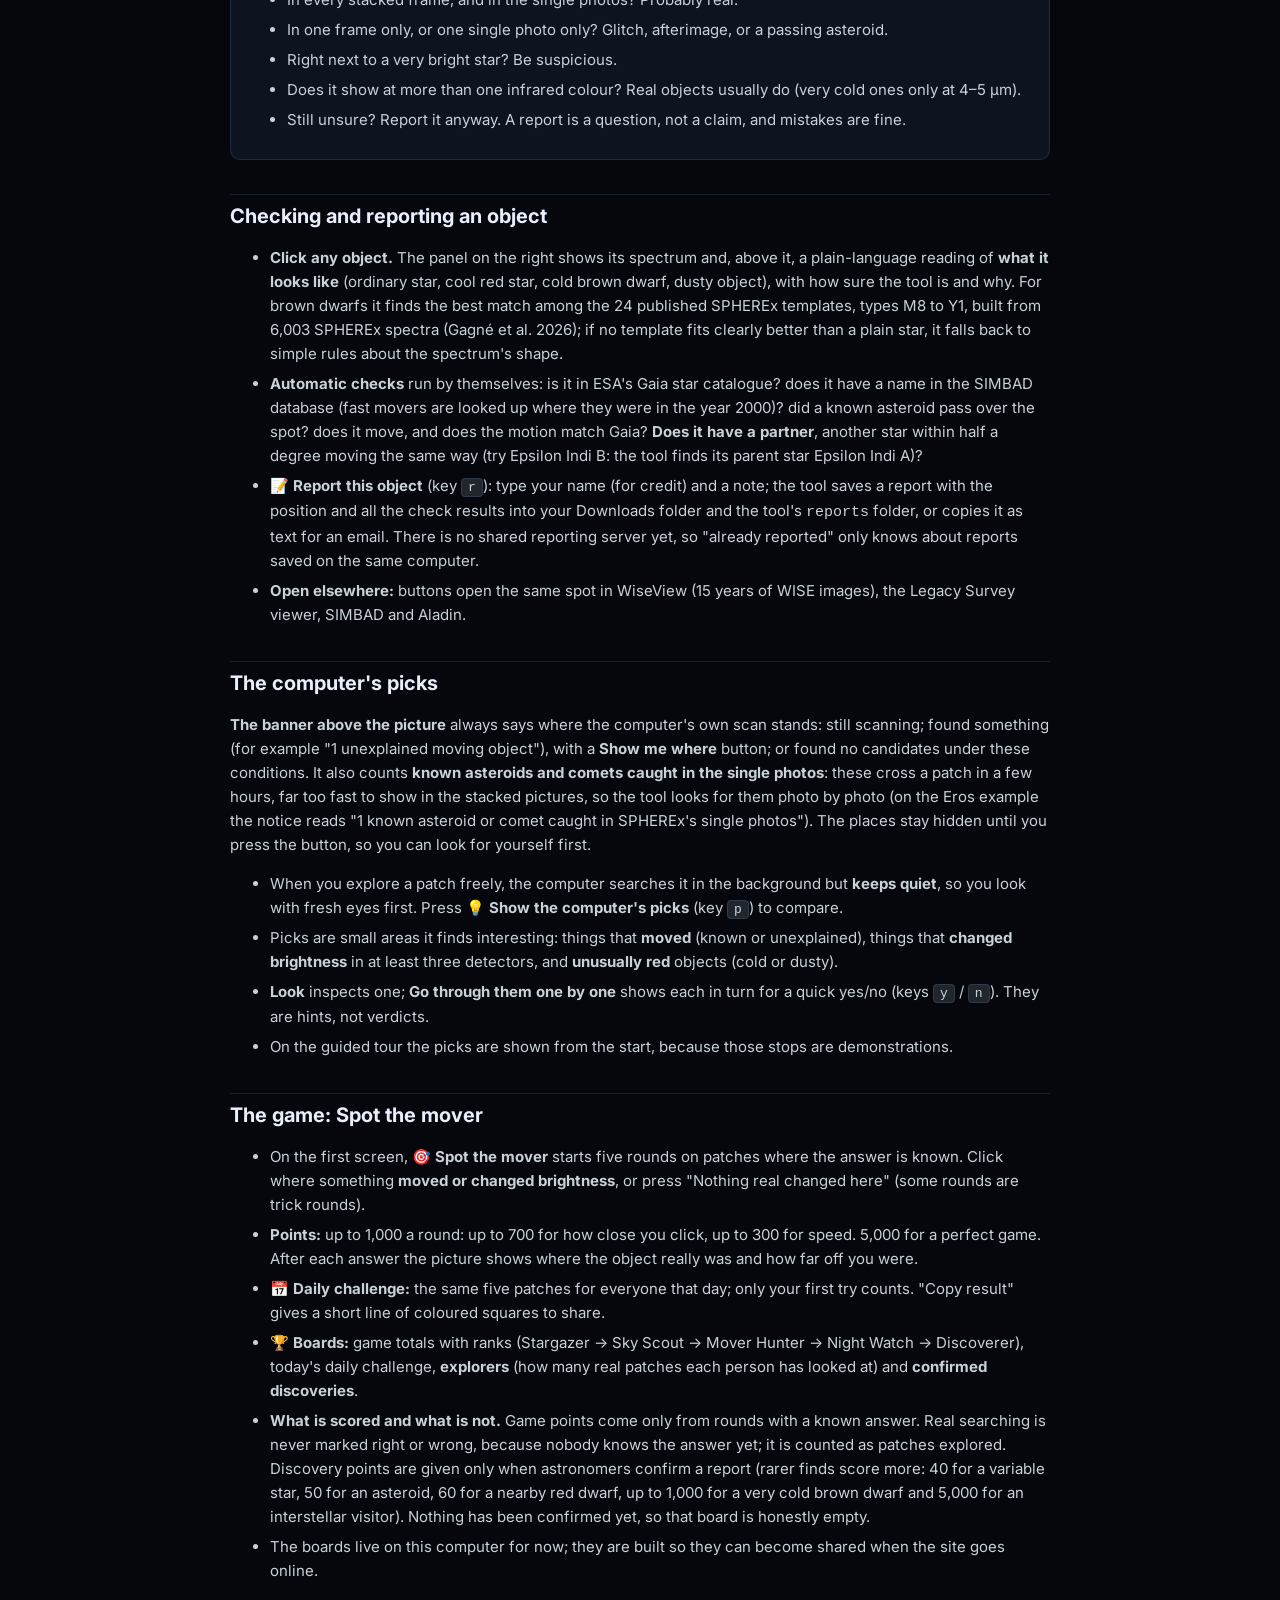
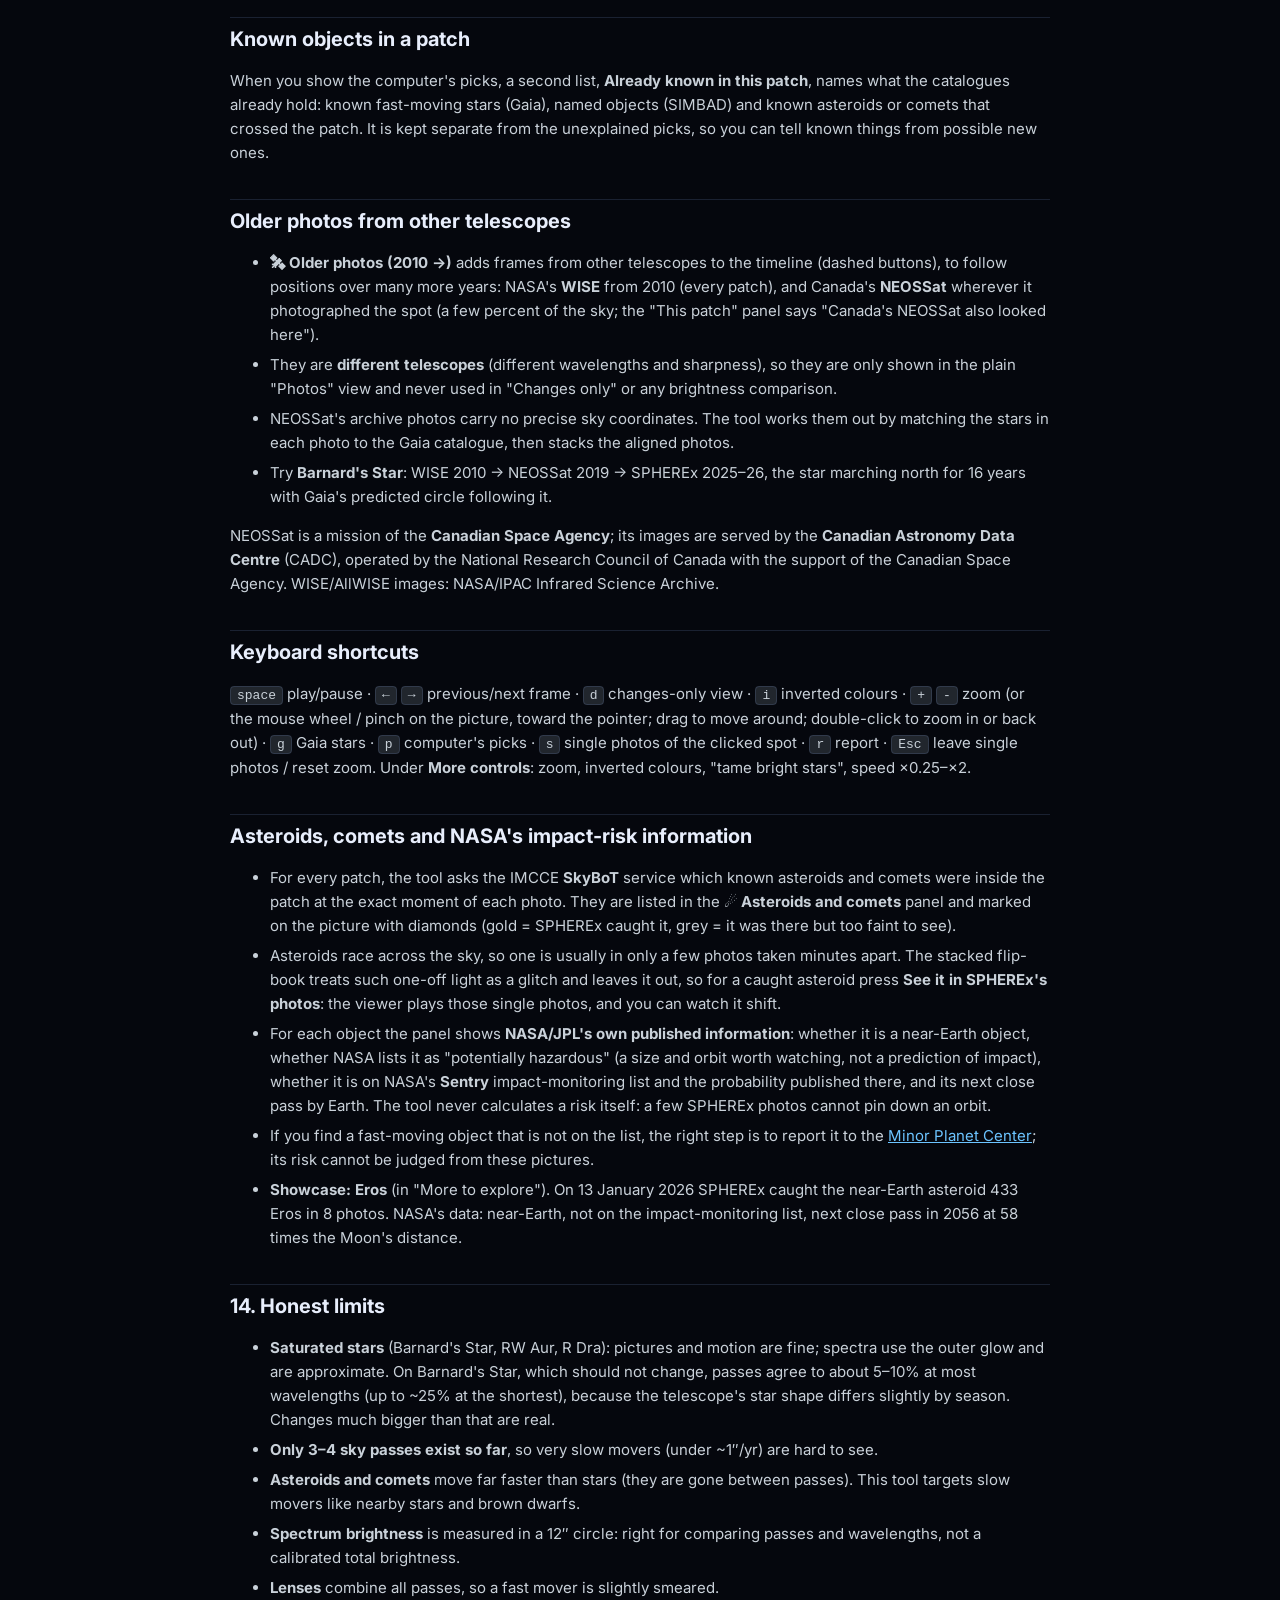
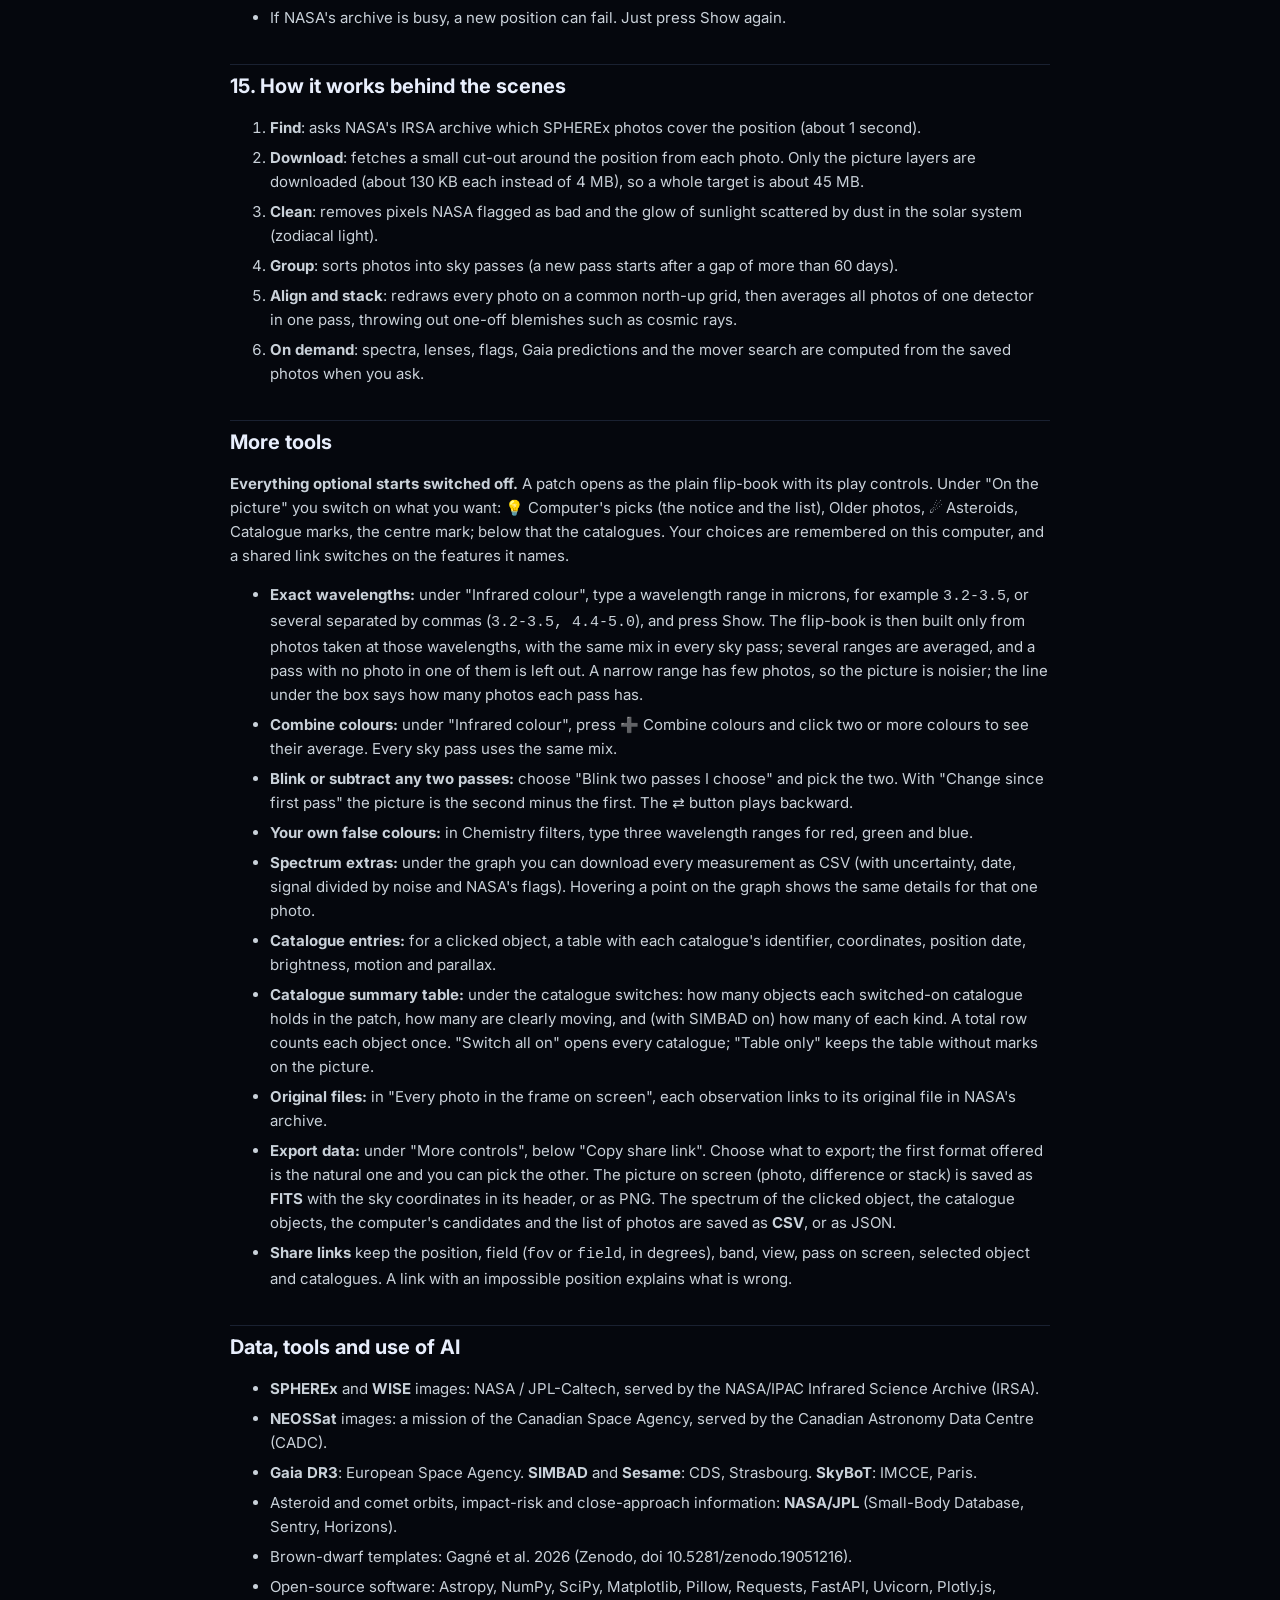
==== commit 6ea89c4f: "Exact wavelengths: flip-book from any typed wavelength range or ranges, same mix in every pass; shar" ====
--- a/web/guide.html
+++ b/web/guide.html
@@ -468,6 +468,7 @@
     Catalogue marks, the centre mark; below that the catalogues. Your choices are remembered on this computer, and a
     shared link switches on the features it names.</p>
   <ul>
+    <li><b>Exact wavelengths:</b> under "Infrared colour", type a wavelength range in microns, for example <code>3.2-3.5</code>, or several separated by commas (<code>3.2-3.5, 4.4-5.0</code>), and press Show. The flip-book is then built only from photos taken at those wavelengths, with the same mix in every sky pass; several ranges are averaged, and a pass with no photo in one of them is left out. A narrow range has few photos, so the picture is noisier; the line under the box says how many photos each pass has.</li>
     <li><b>Combine colours:</b> under "Infrared colour", press ➕ Combine colours and click two or more colours to see their average. Every sky pass uses the same mix.</li>
     <li><b>Blink or subtract any two passes:</b> choose "Blink two passes I choose" and pick the two. With "Change since first pass" the picture is the second minus the first. The ⇄ button plays backward.</li>
     <li><b>Your own false colours:</b> in Chemistry filters, type three wavelength ranges for red, green and blue.</li>
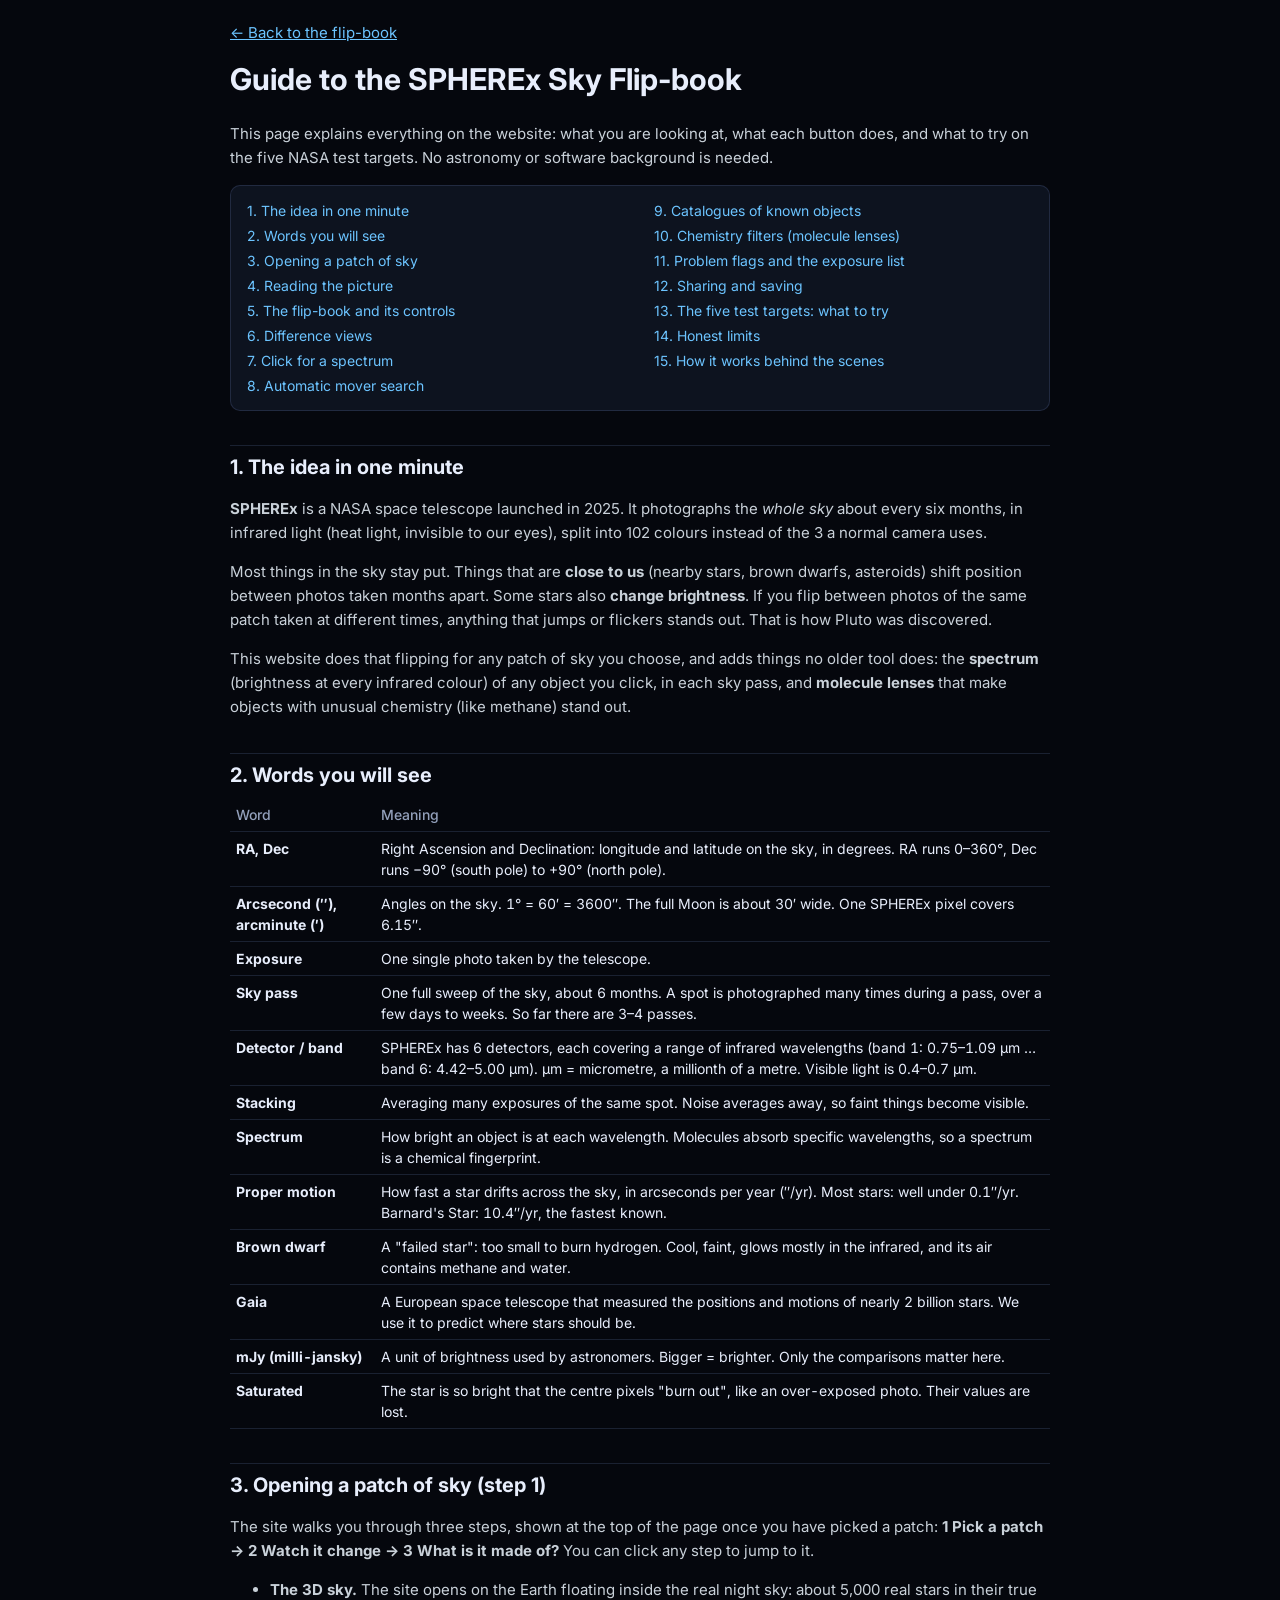
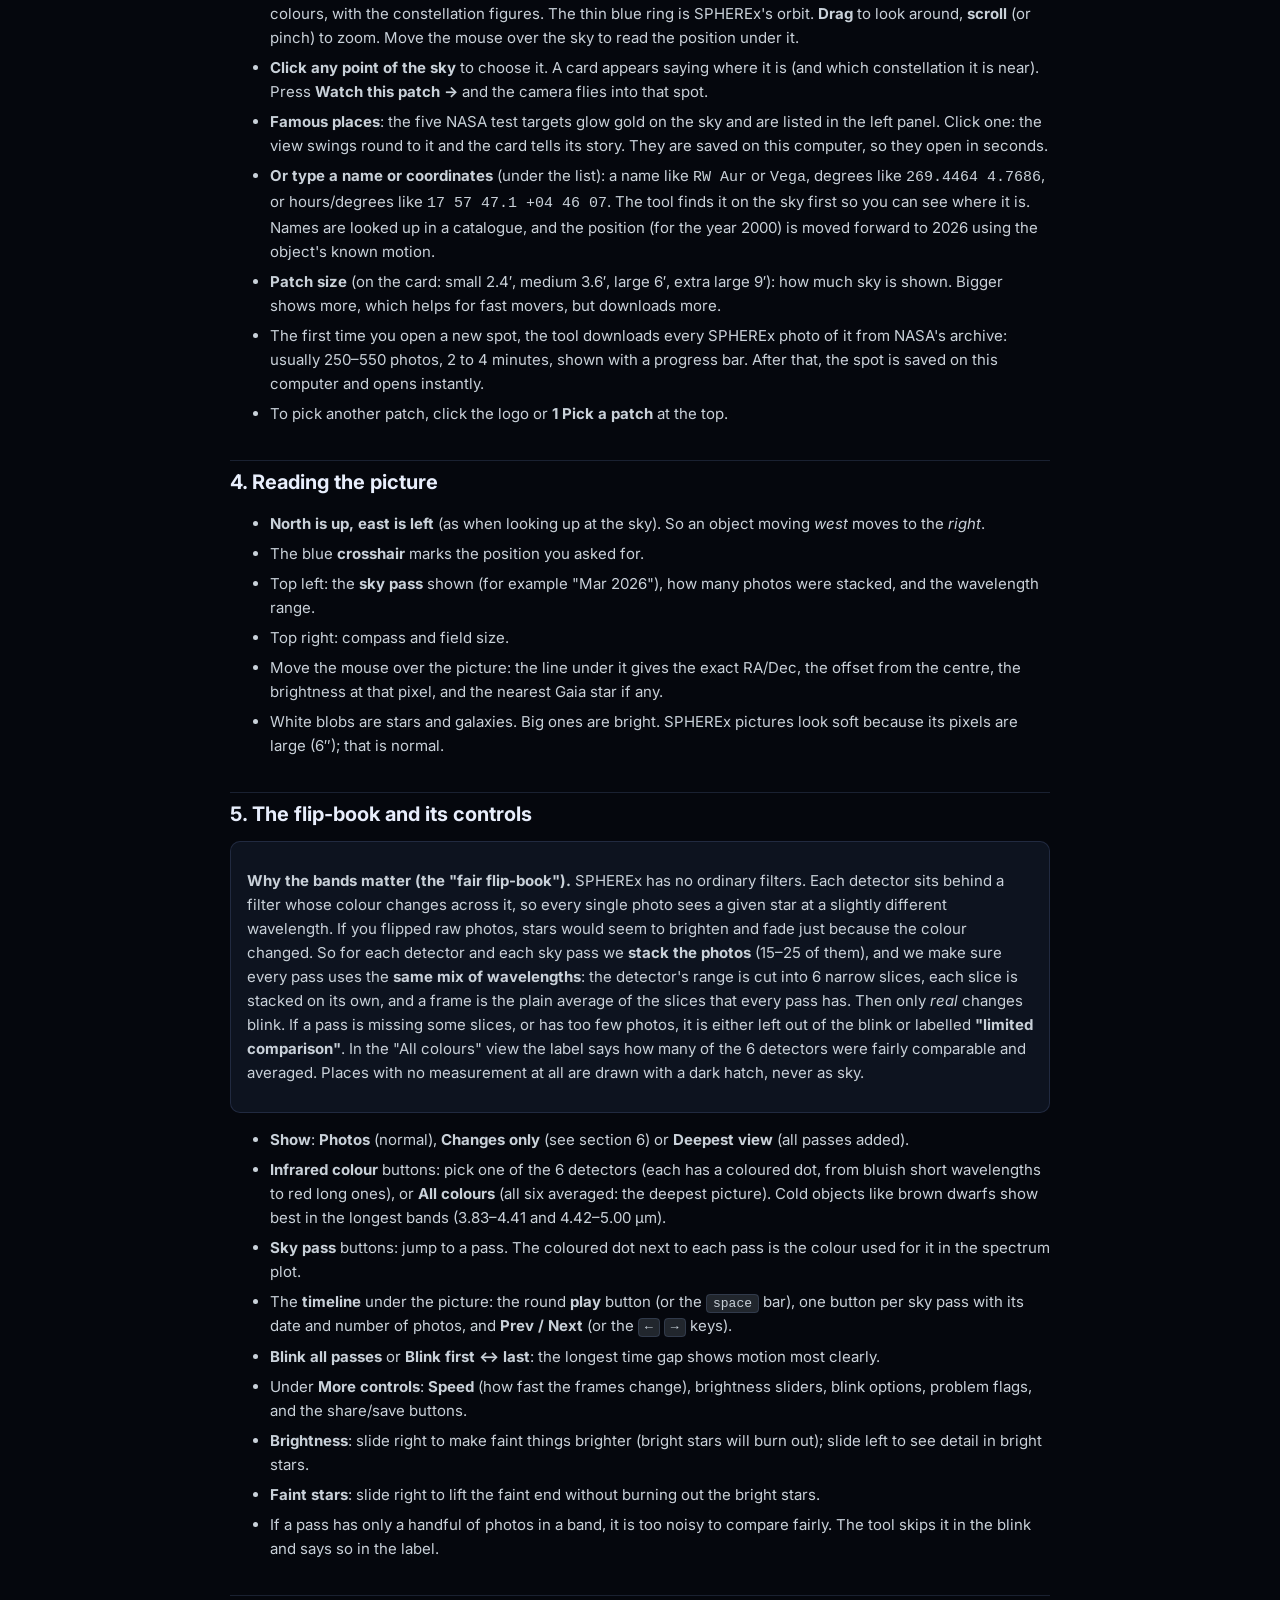
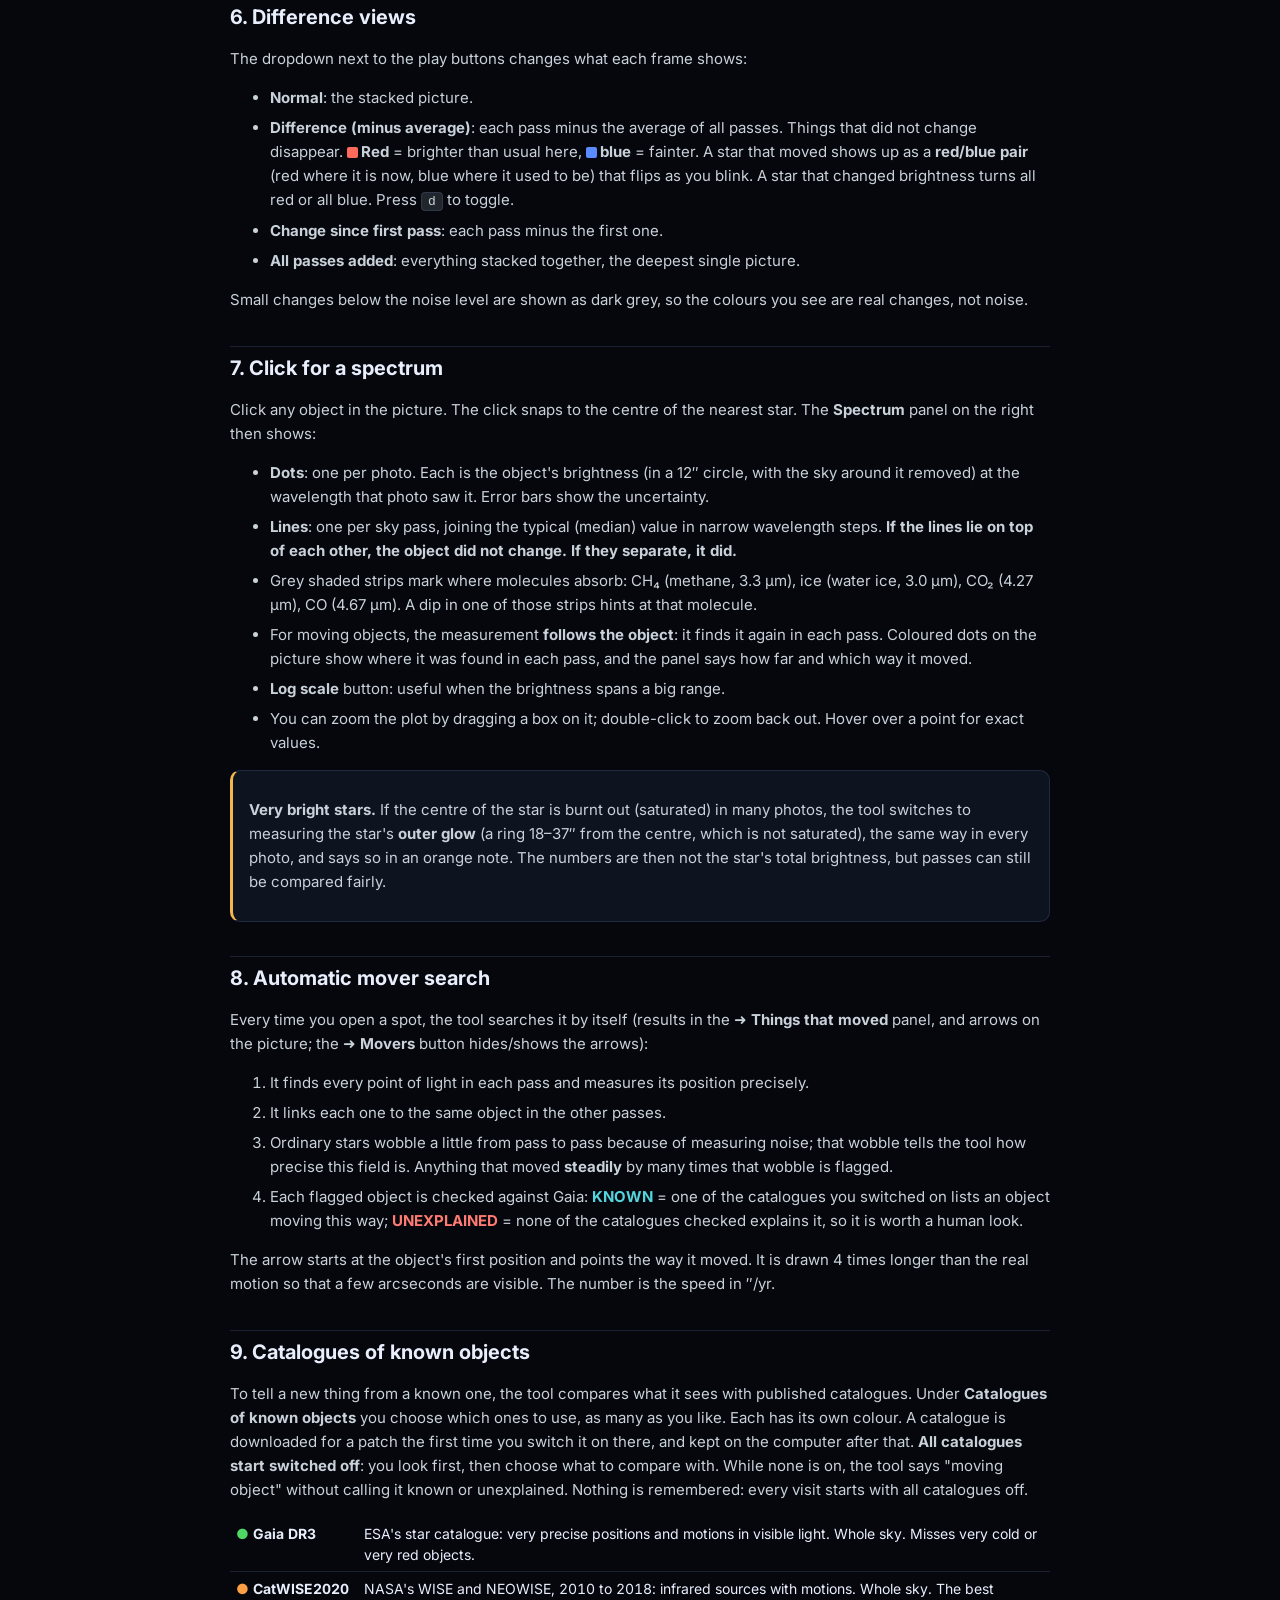
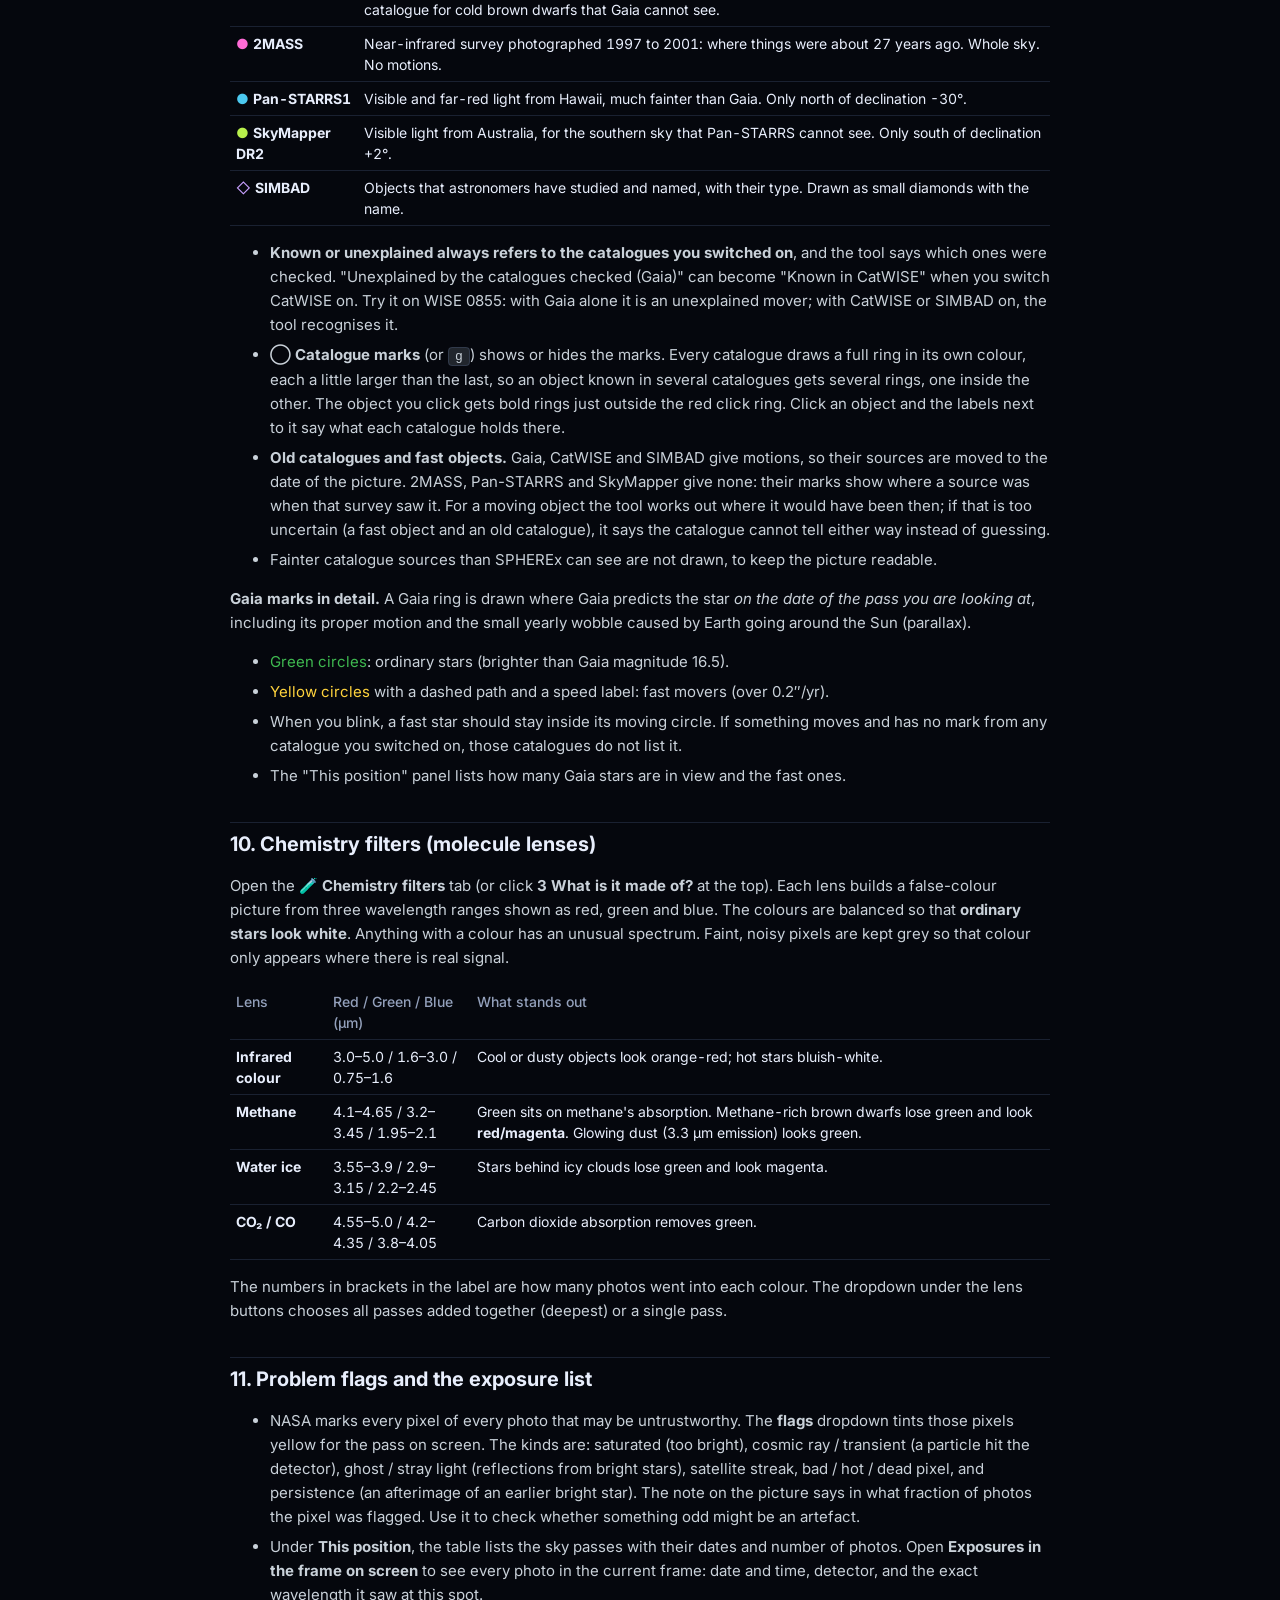
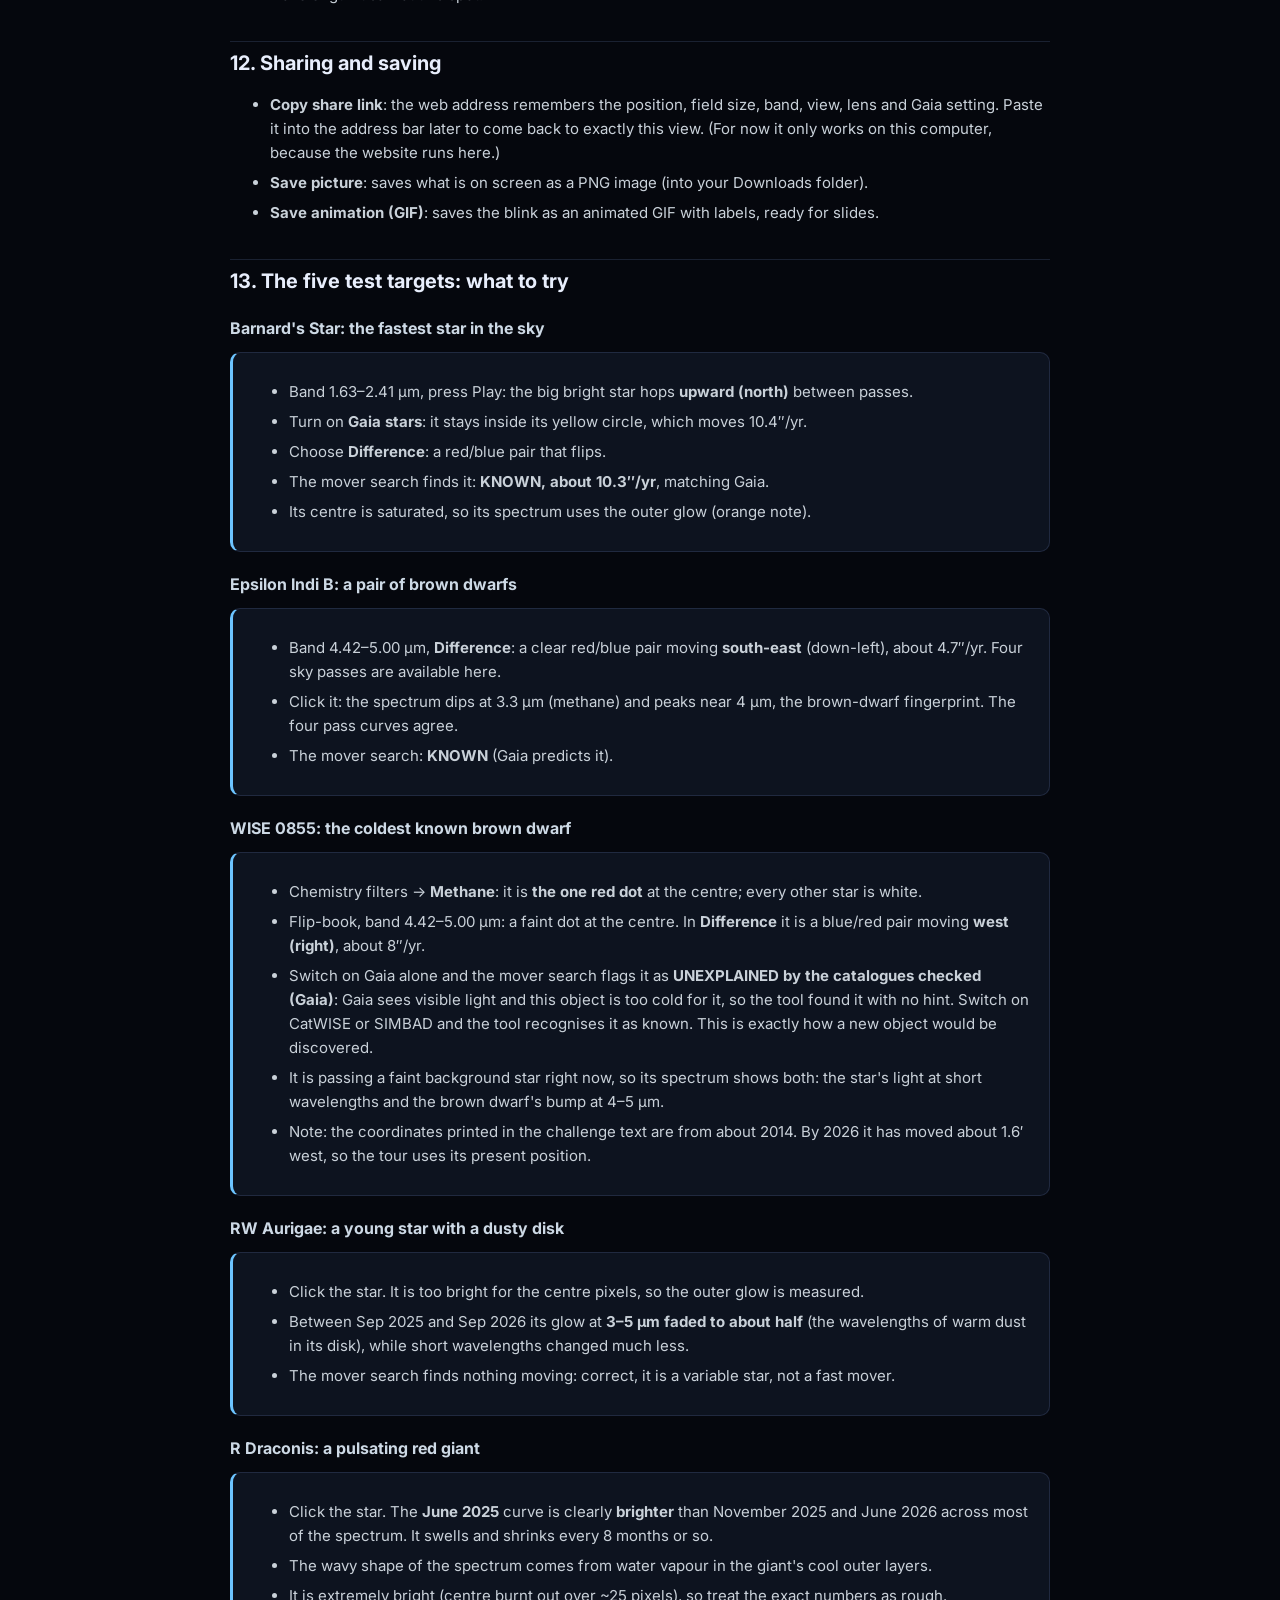
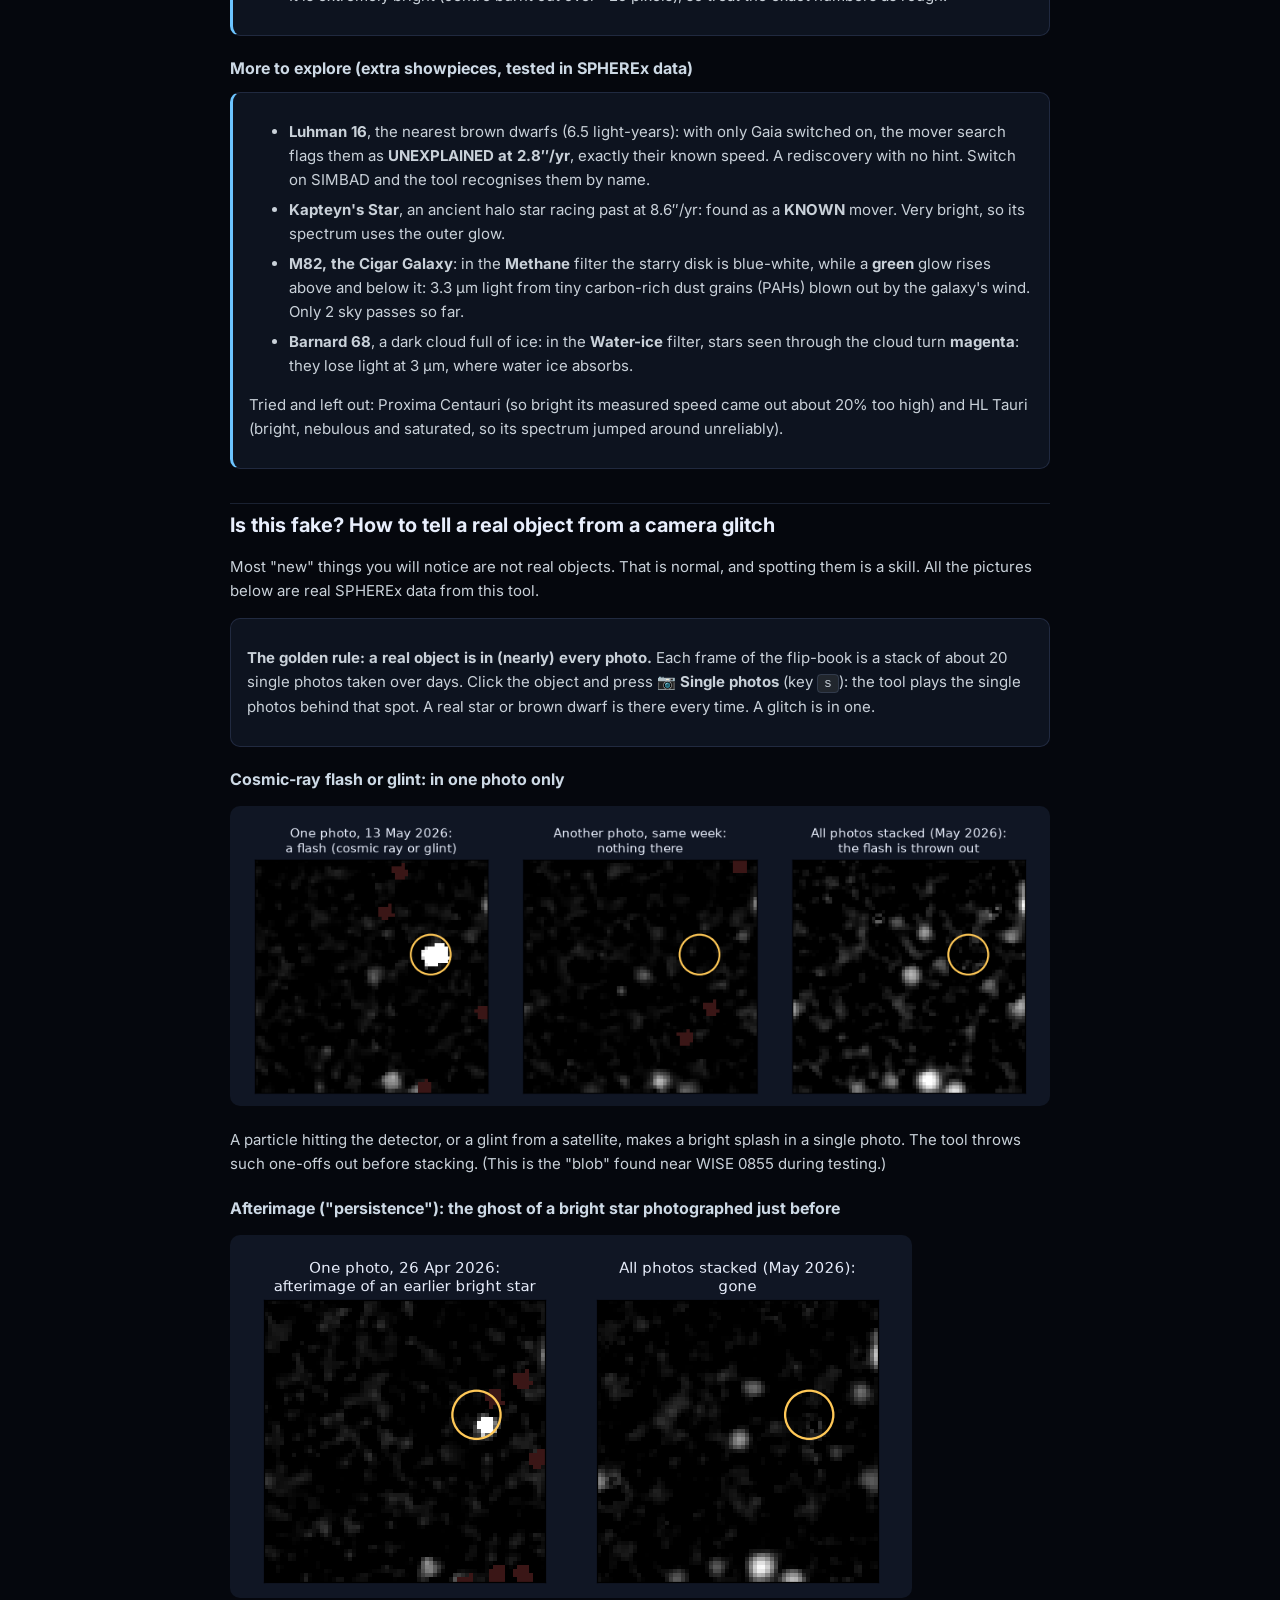
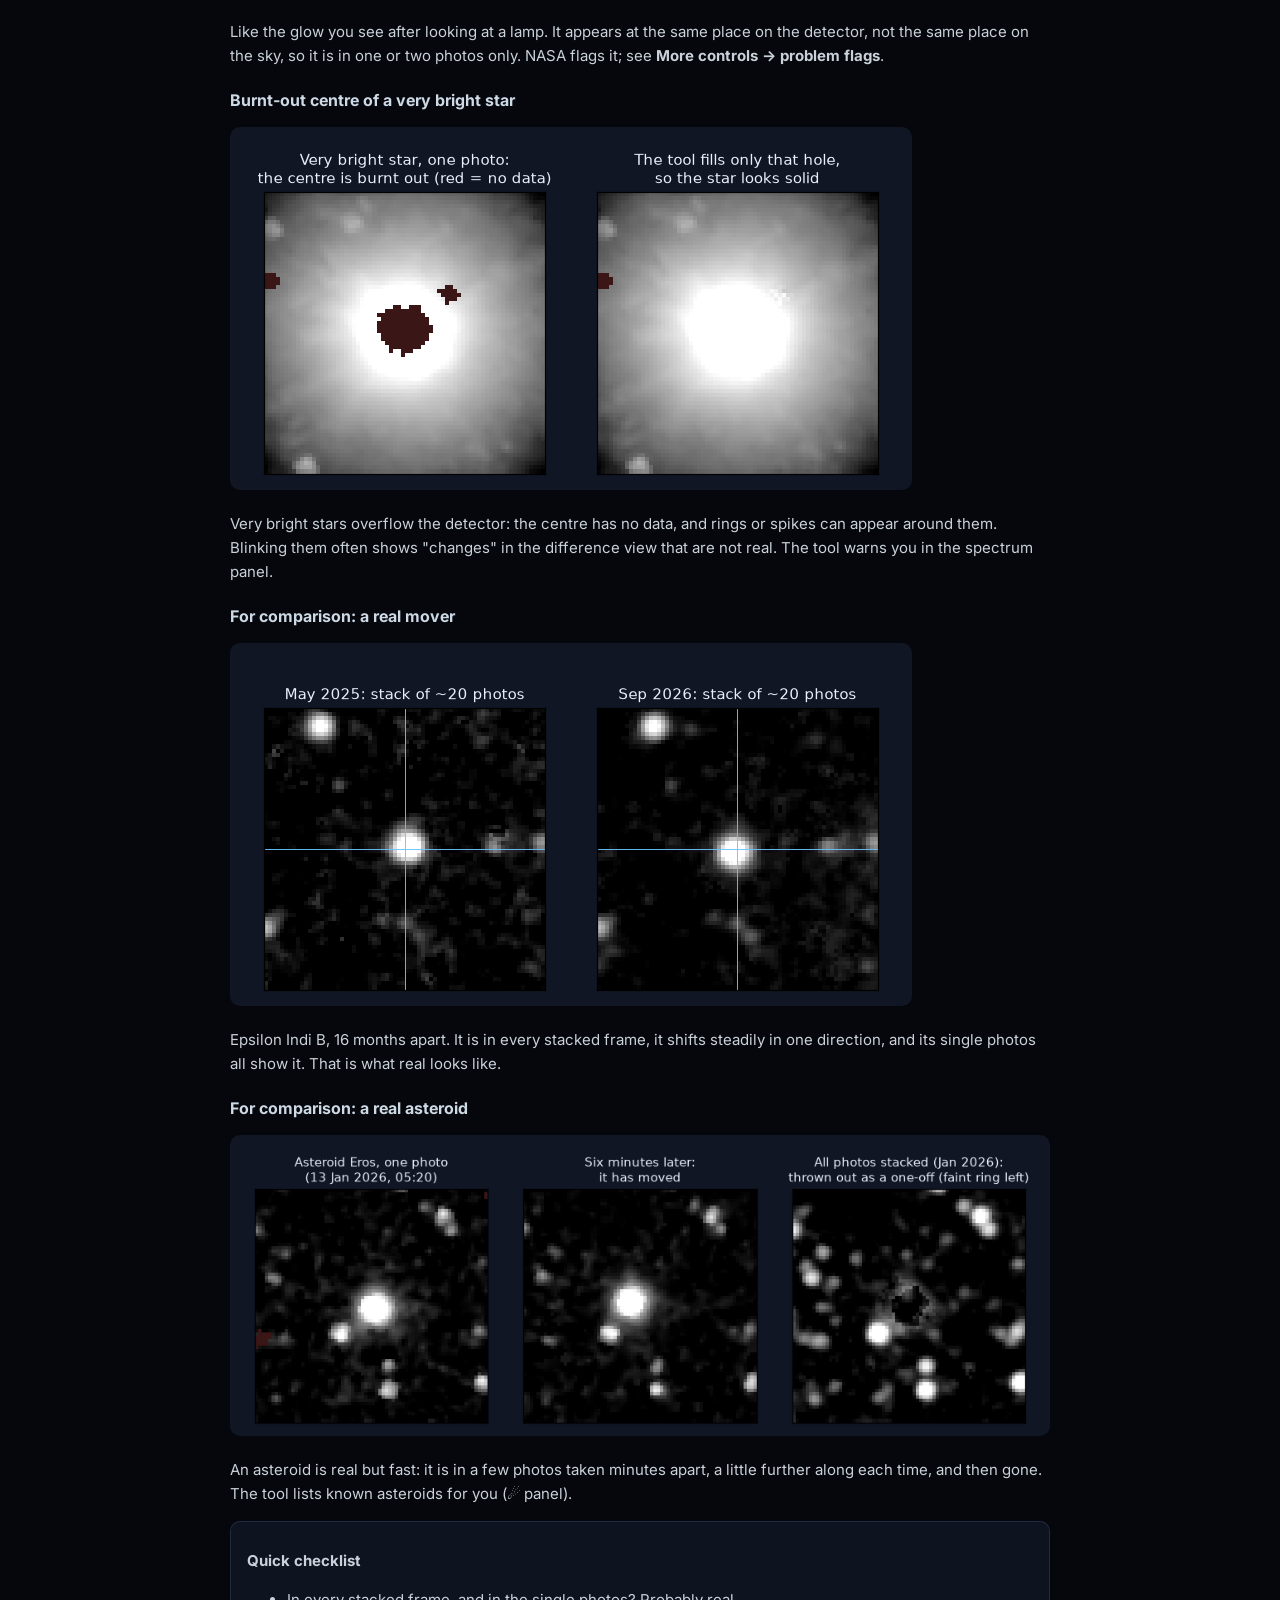
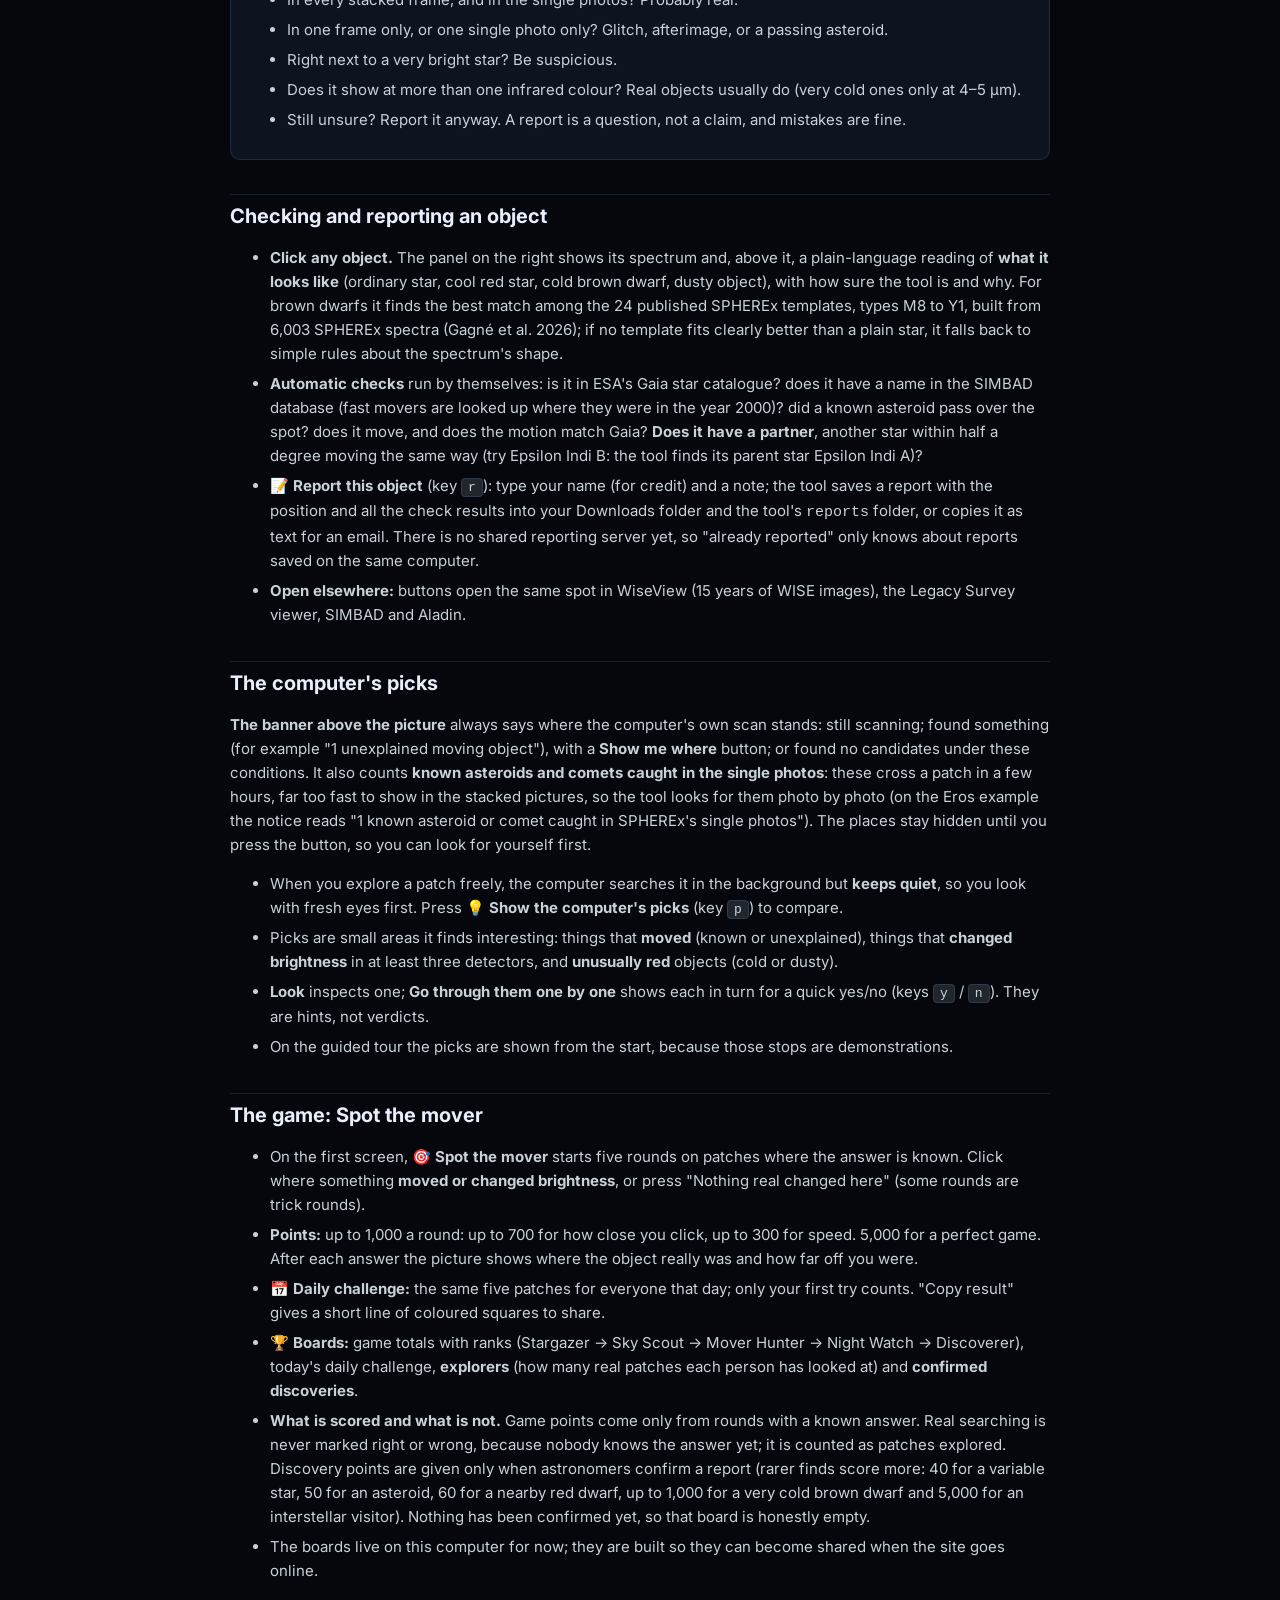
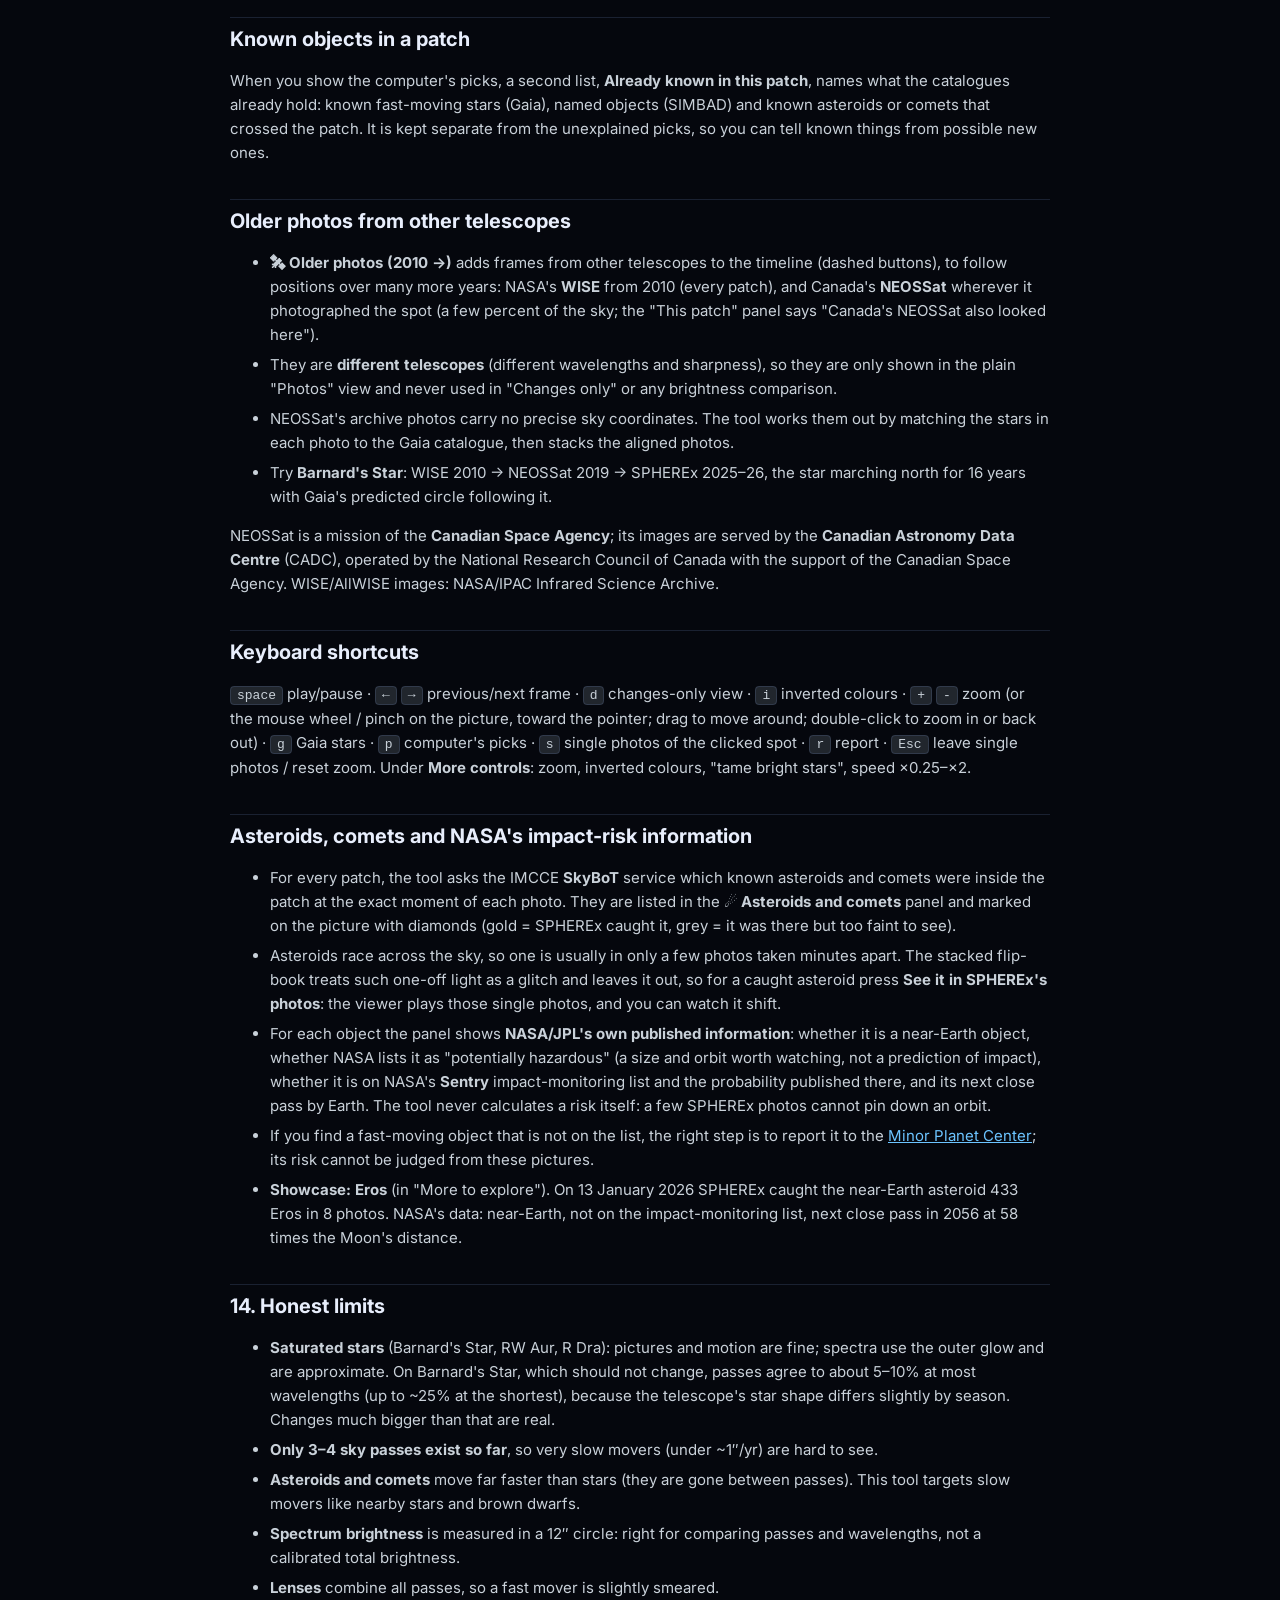
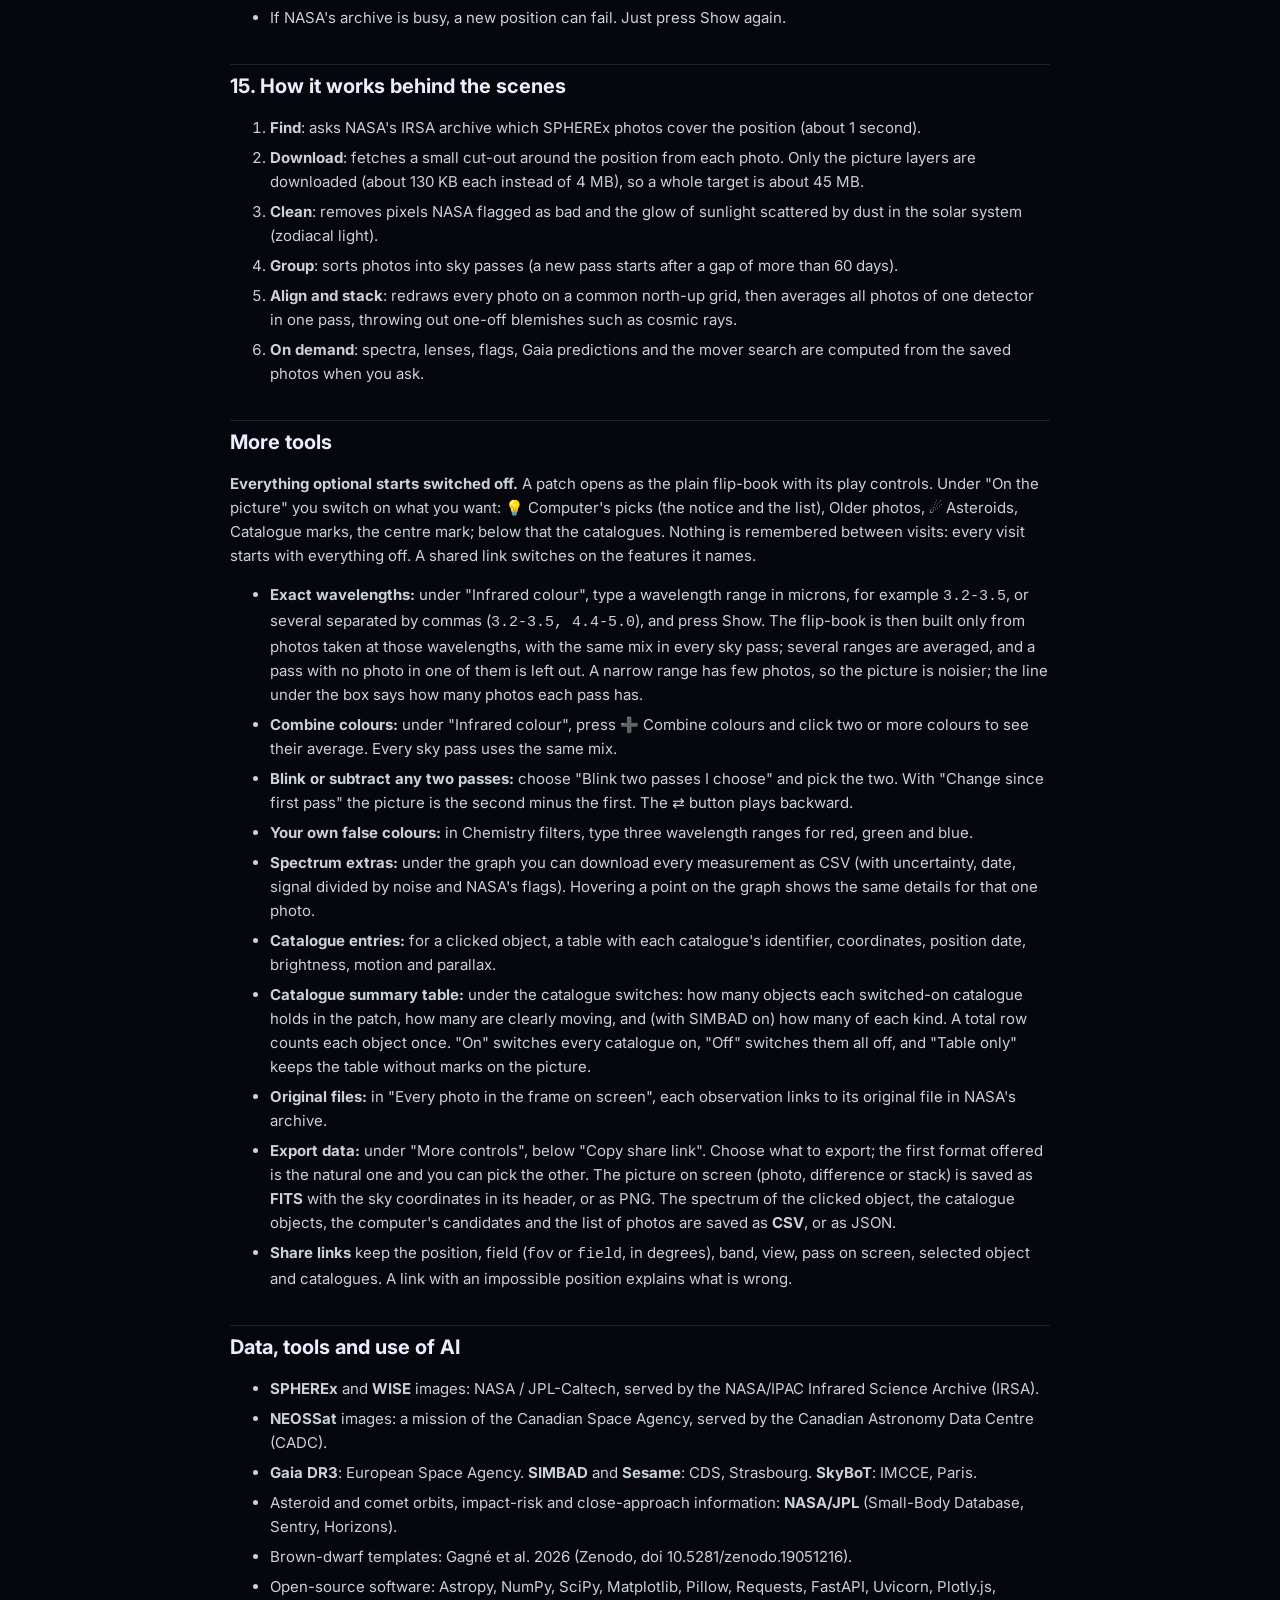
==== commit 7796e4eb: "Nothing is remembered between visits: catalogues and features always start off; catalogue buttons ar" ====
--- a/web/guide.html
+++ b/web/guide.html
@@ -183,7 +183,7 @@
     <b>Catalogues of known objects</b> you choose which ones to use, as many as you like. Each has its own colour.
     A catalogue is downloaded for a patch the first time you switch it on there, and kept on the computer after that. <b>All catalogues start
     switched off</b>: you look first, then choose what to compare with. While none is on, the tool says "moving object"
-    without calling it known or unexplained. Your choice is remembered on this computer.</p>
+    without calling it known or unexplained. Nothing is remembered: every visit starts with all catalogues off.</p>
   <table>
     <tr><td><span style="color:#4fd765">●</span> <b>Gaia DR3</b></td><td>ESA's star catalogue: very precise positions and motions in visible light. Whole sky. Misses very cold or very red objects.</td></tr>
     <tr><td><span style="color:#ff9f43">●</span> <b>CatWISE2020</b></td><td>NASA's WISE and NEOWISE, 2010 to 2018: infrared sources with motions. Whole sky. The best catalogue for cold brown dwarfs that Gaia cannot see.</td></tr>
@@ -465,7 +465,7 @@
   <h2 id="more">More tools</h2>
   <p><b>Everything optional starts switched off.</b> A patch opens as the plain flip-book with its play controls. Under
     "On the picture" you switch on what you want: 💡 Computer's picks (the notice and the list), Older photos, ☄ Asteroids,
-    Catalogue marks, the centre mark; below that the catalogues. Your choices are remembered on this computer, and a
+    Catalogue marks, the centre mark; below that the catalogues. Nothing is remembered between visits: every visit starts with everything off. A
     shared link switches on the features it names.</p>
   <ul>
     <li><b>Exact wavelengths:</b> under "Infrared colour", type a wavelength range in microns, for example <code>3.2-3.5</code>, or several separated by commas (<code>3.2-3.5, 4.4-5.0</code>), and press Show. The flip-book is then built only from photos taken at those wavelengths, with the same mix in every sky pass; several ranges are averaged, and a pass with no photo in one of them is left out. A narrow range has few photos, so the picture is noisier; the line under the box says how many photos each pass has.</li>
@@ -474,7 +474,7 @@
     <li><b>Your own false colours:</b> in Chemistry filters, type three wavelength ranges for red, green and blue.</li>
     <li><b>Spectrum extras:</b> under the graph you can download every measurement as CSV (with uncertainty, date, signal divided by noise and NASA's flags). Hovering a point on the graph shows the same details for that one photo.</li>
     <li><b>Catalogue entries:</b> for a clicked object, a table with each catalogue's identifier, coordinates, position date, brightness, motion and parallax.</li>
-    <li><b>Catalogue summary table:</b> under the catalogue switches: how many objects each switched-on catalogue holds in the patch, how many are clearly moving, and (with SIMBAD on) how many of each kind. A total row counts each object once. "Switch all on" opens every catalogue; "Table only" keeps the table without marks on the picture.</li>
+    <li><b>Catalogue summary table:</b> under the catalogue switches: how many objects each switched-on catalogue holds in the patch, how many are clearly moving, and (with SIMBAD on) how many of each kind. A total row counts each object once. "On" switches every catalogue on, "Off" switches them all off, and "Table only" keeps the table without marks on the picture.</li>
     <li><b>Original files:</b> in "Every photo in the frame on screen", each observation links to its original file in NASA's archive.</li>
     <li><b>Export data:</b> under "More controls", below "Copy share link". Choose what to export; the first format offered is the natural one and you can pick the other. The picture on screen (photo, difference or stack) is saved as <b>FITS</b> with the sky coordinates in its header, or as PNG. The spectrum of the clicked object, the catalogue objects, the computer's candidates and the list of photos are saved as <b>CSV</b>, or as JSON.</li>
     <li><b>Share links</b> keep the position, field (<code>fov</code> or <code>field</code>, in degrees), band, view, pass on screen, selected object and catalogues. A link with an impossible position explains what is wrong.</li>
